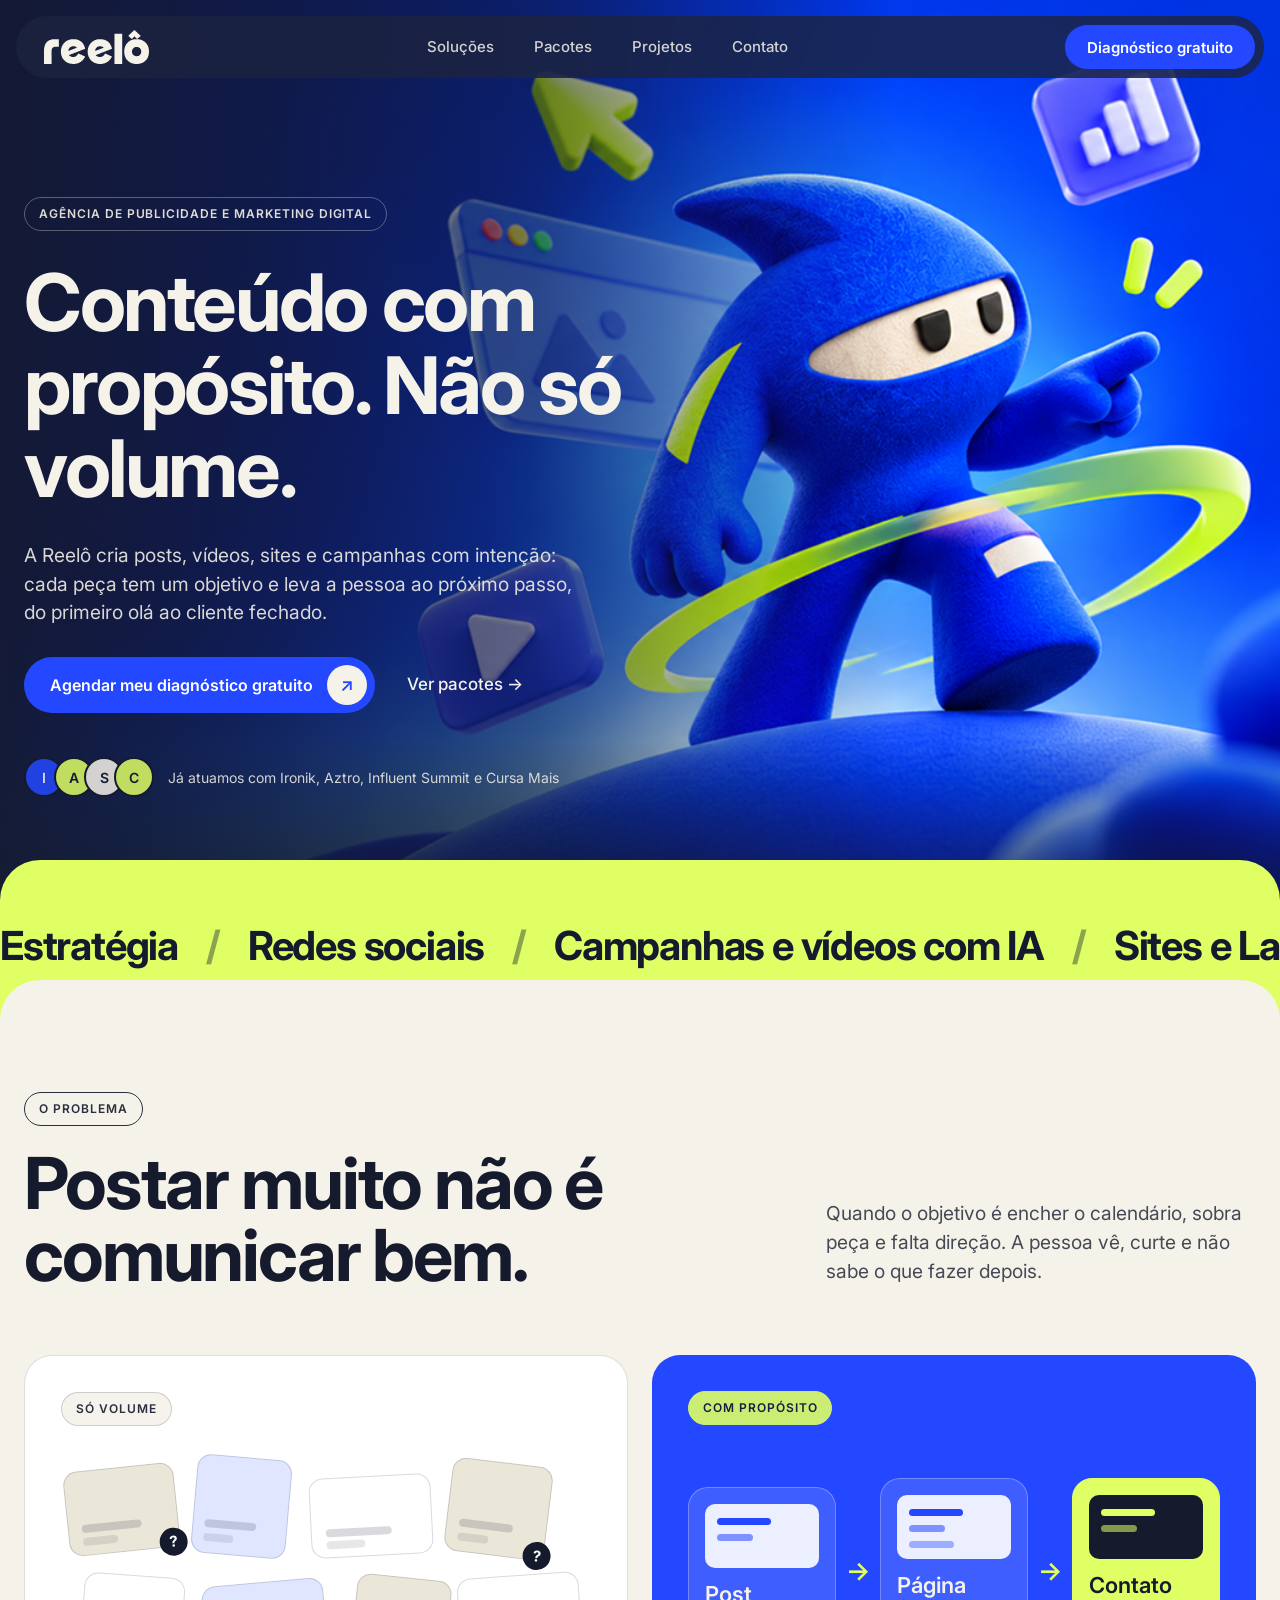
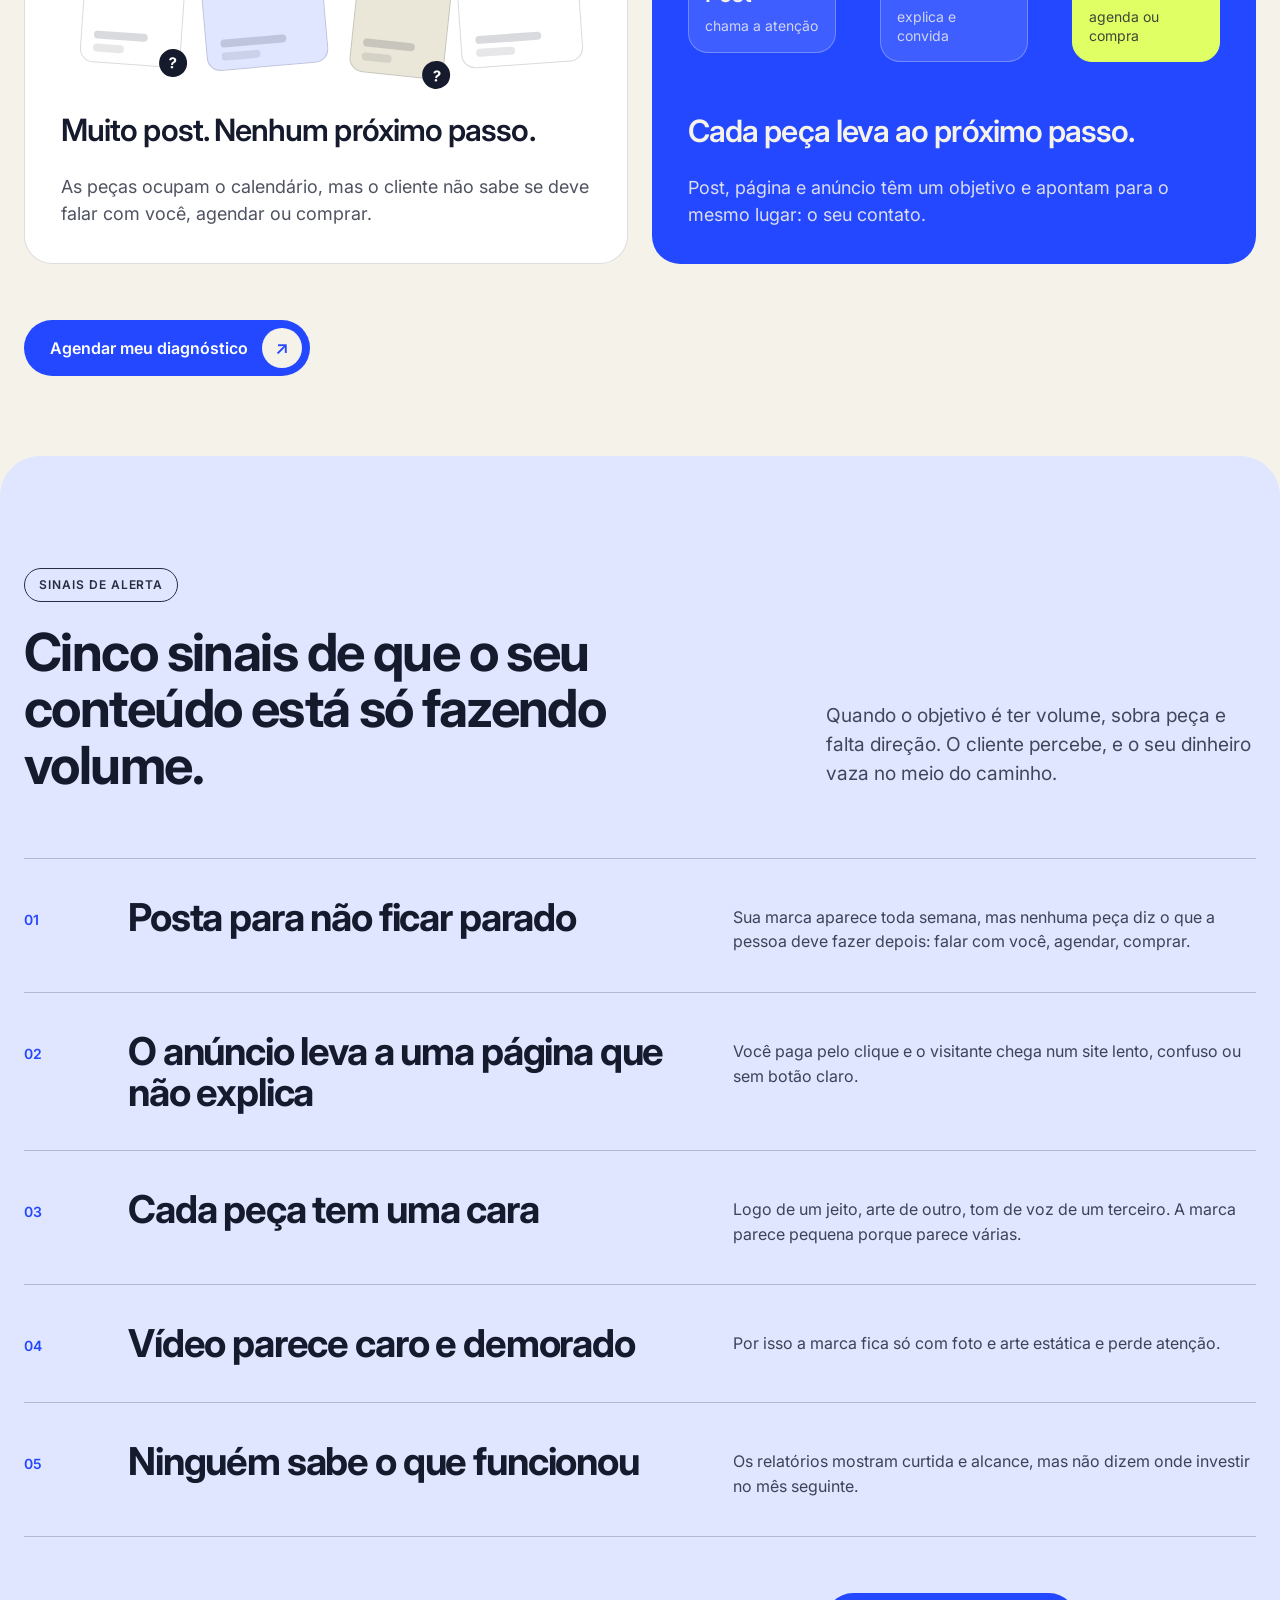
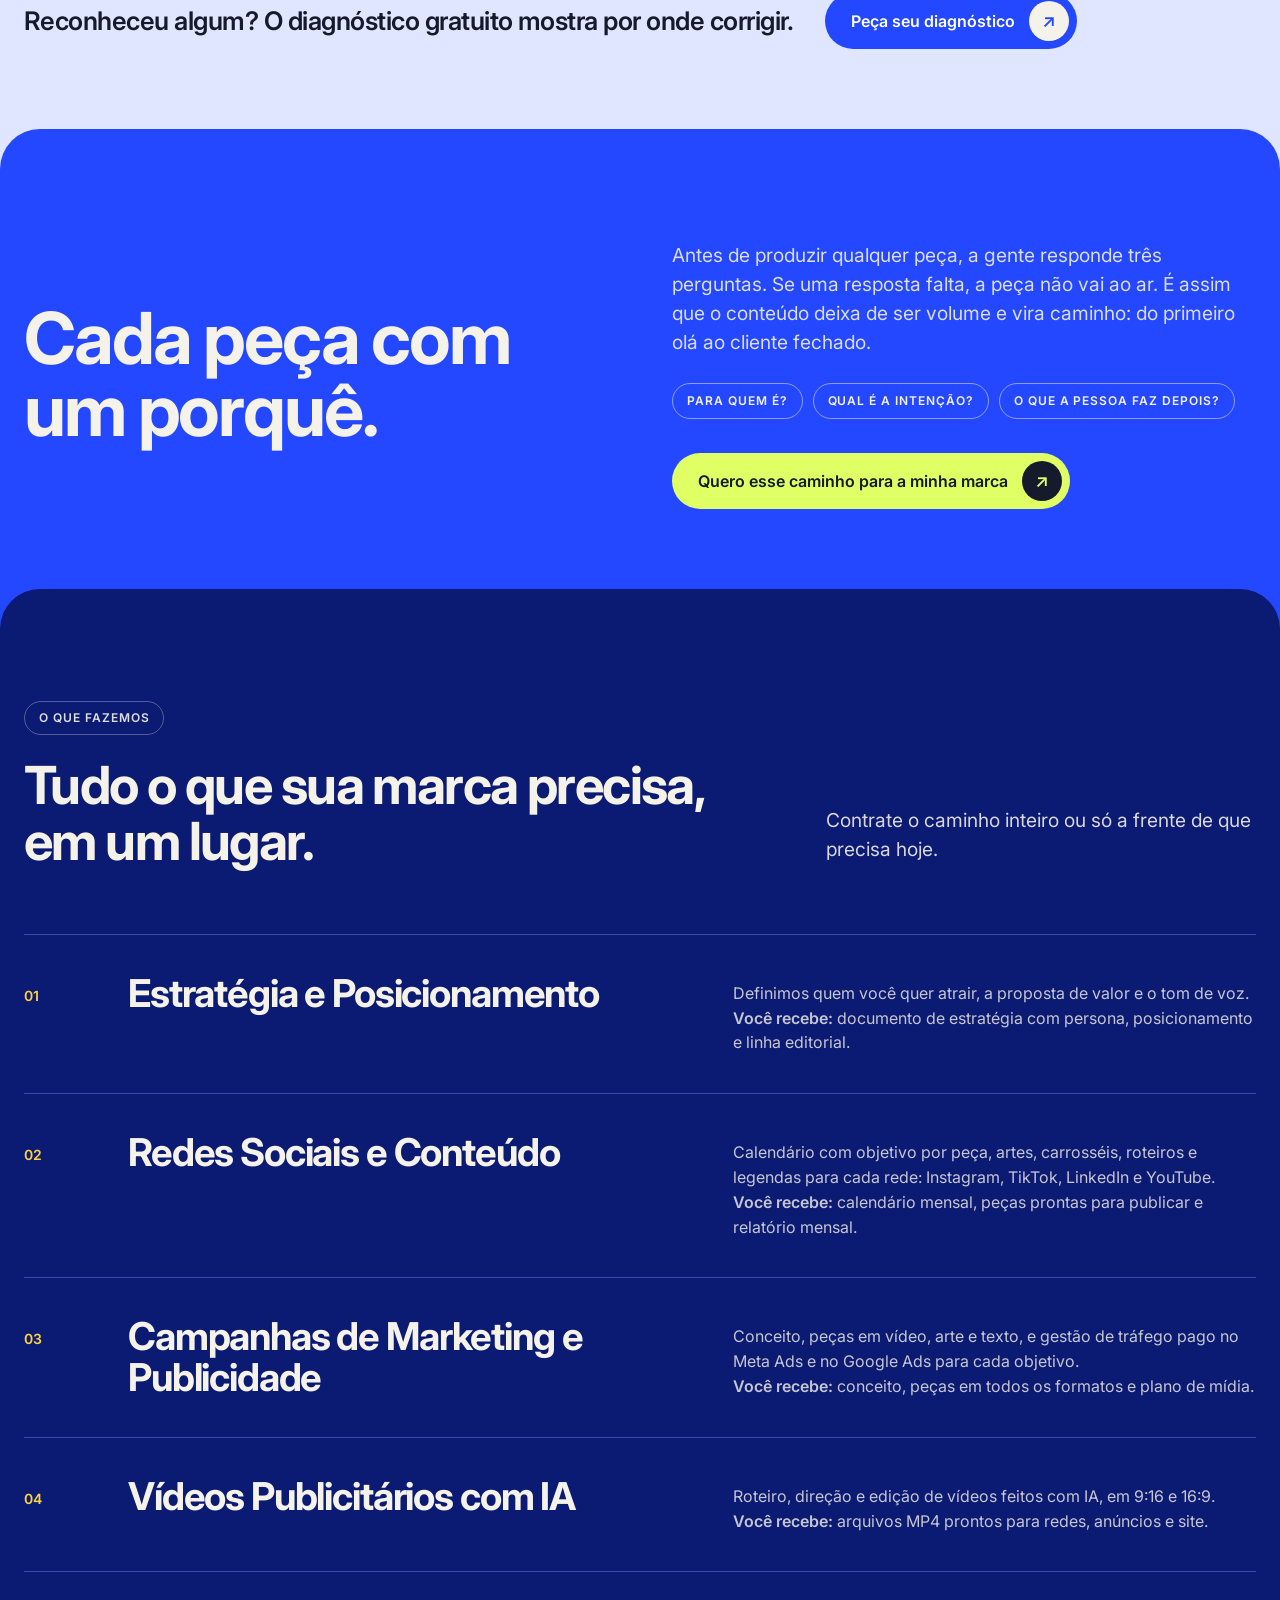
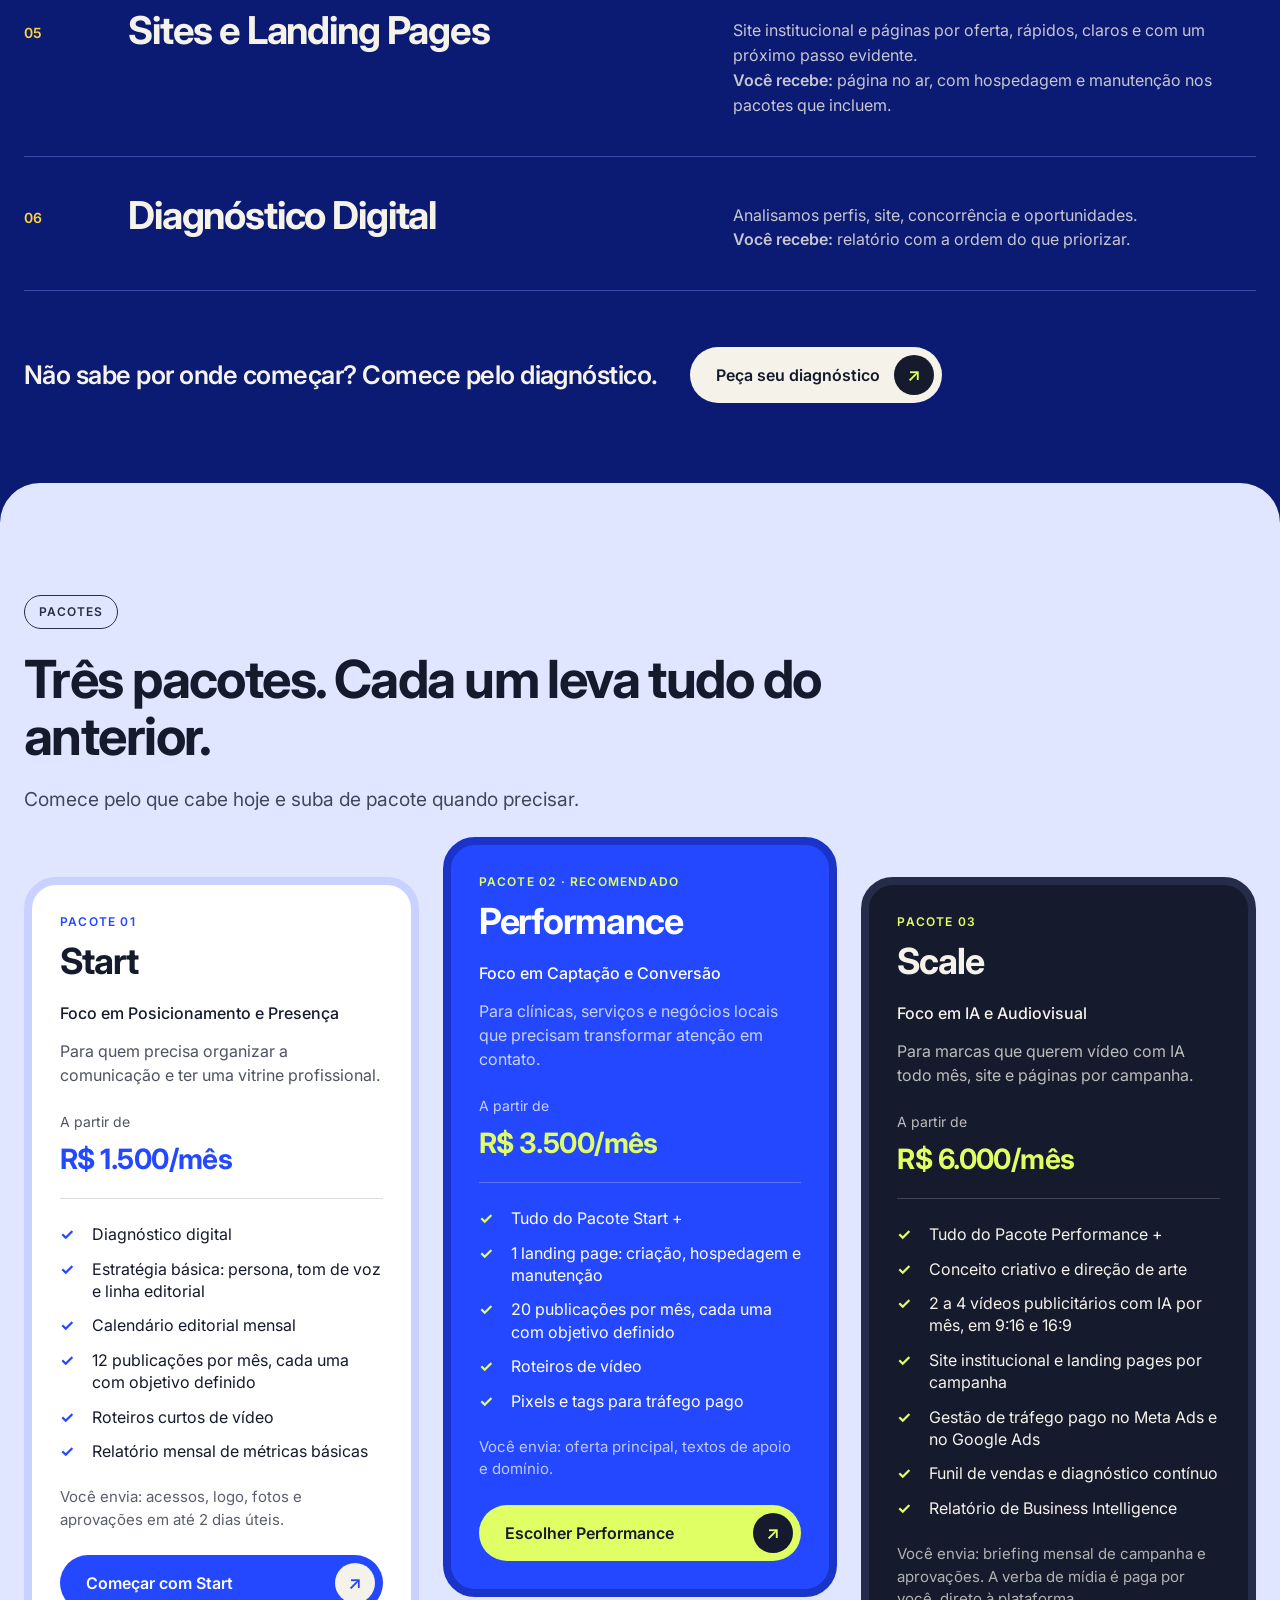
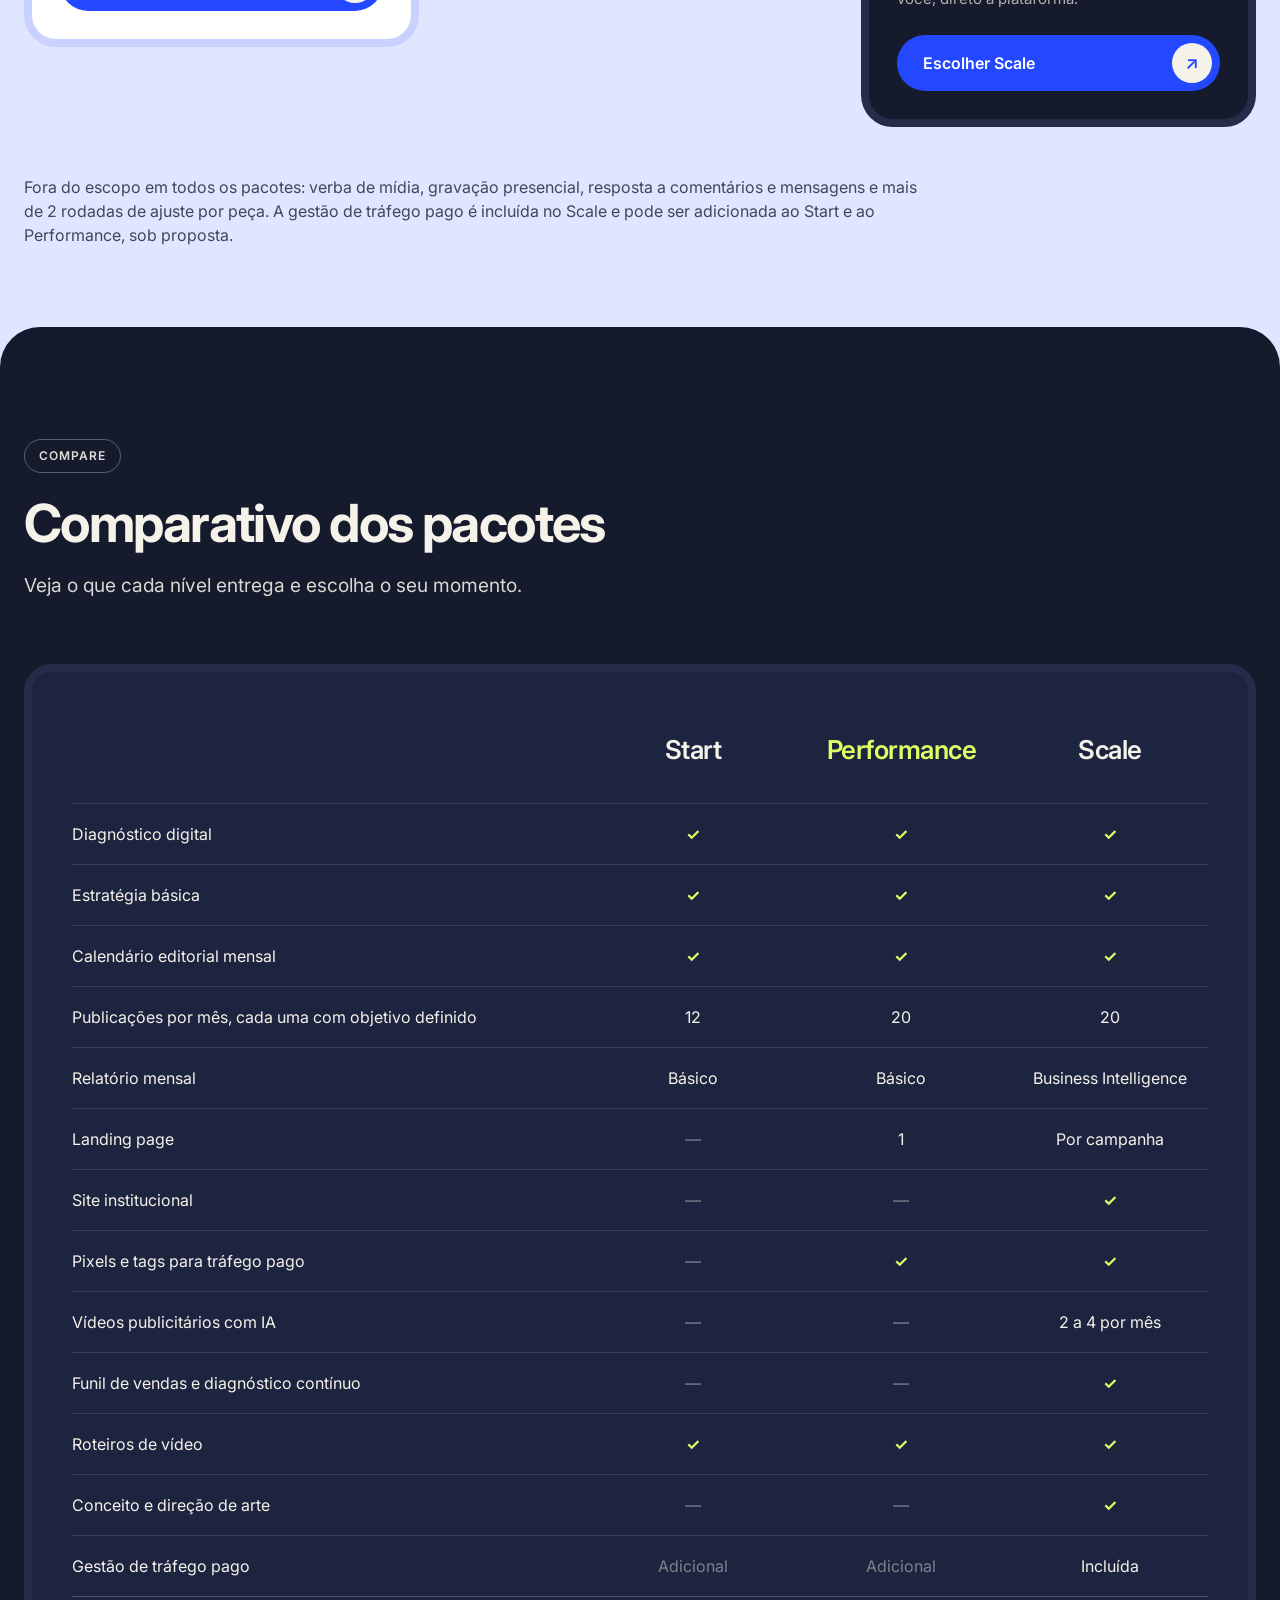
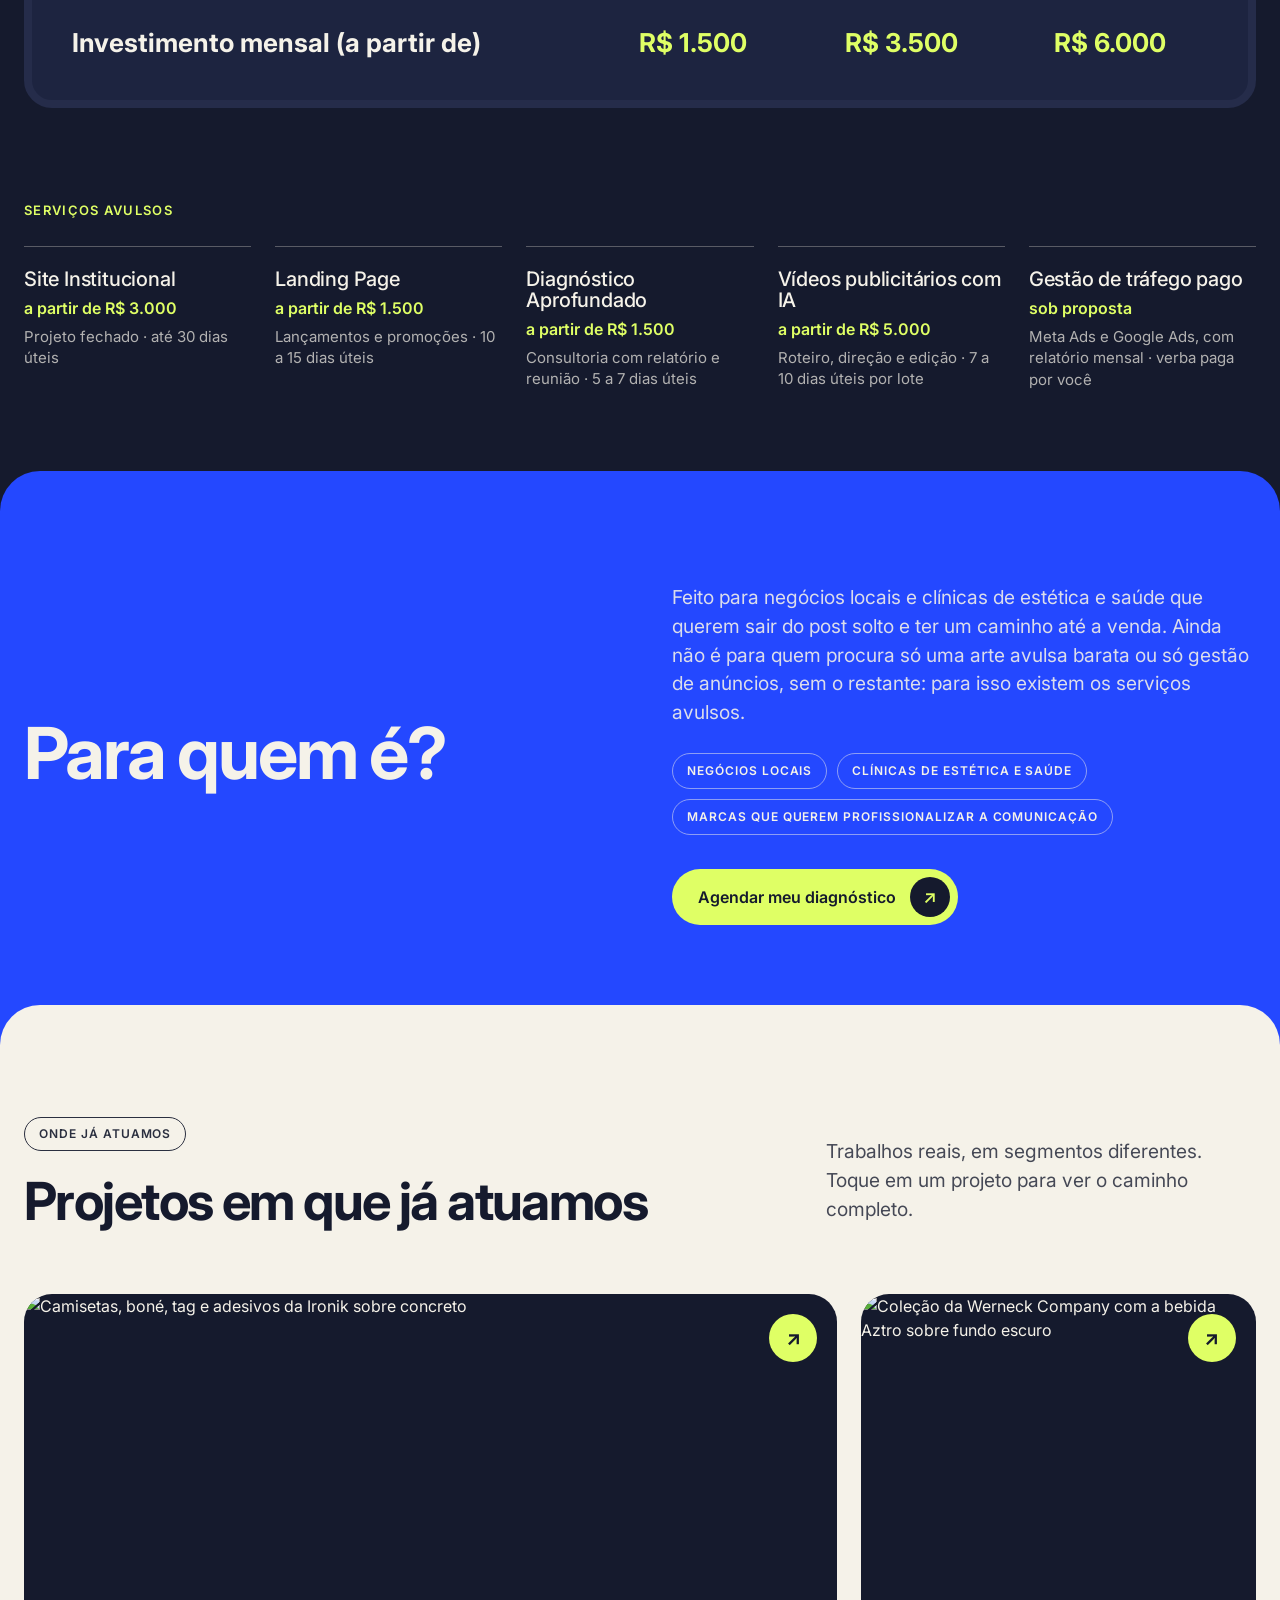
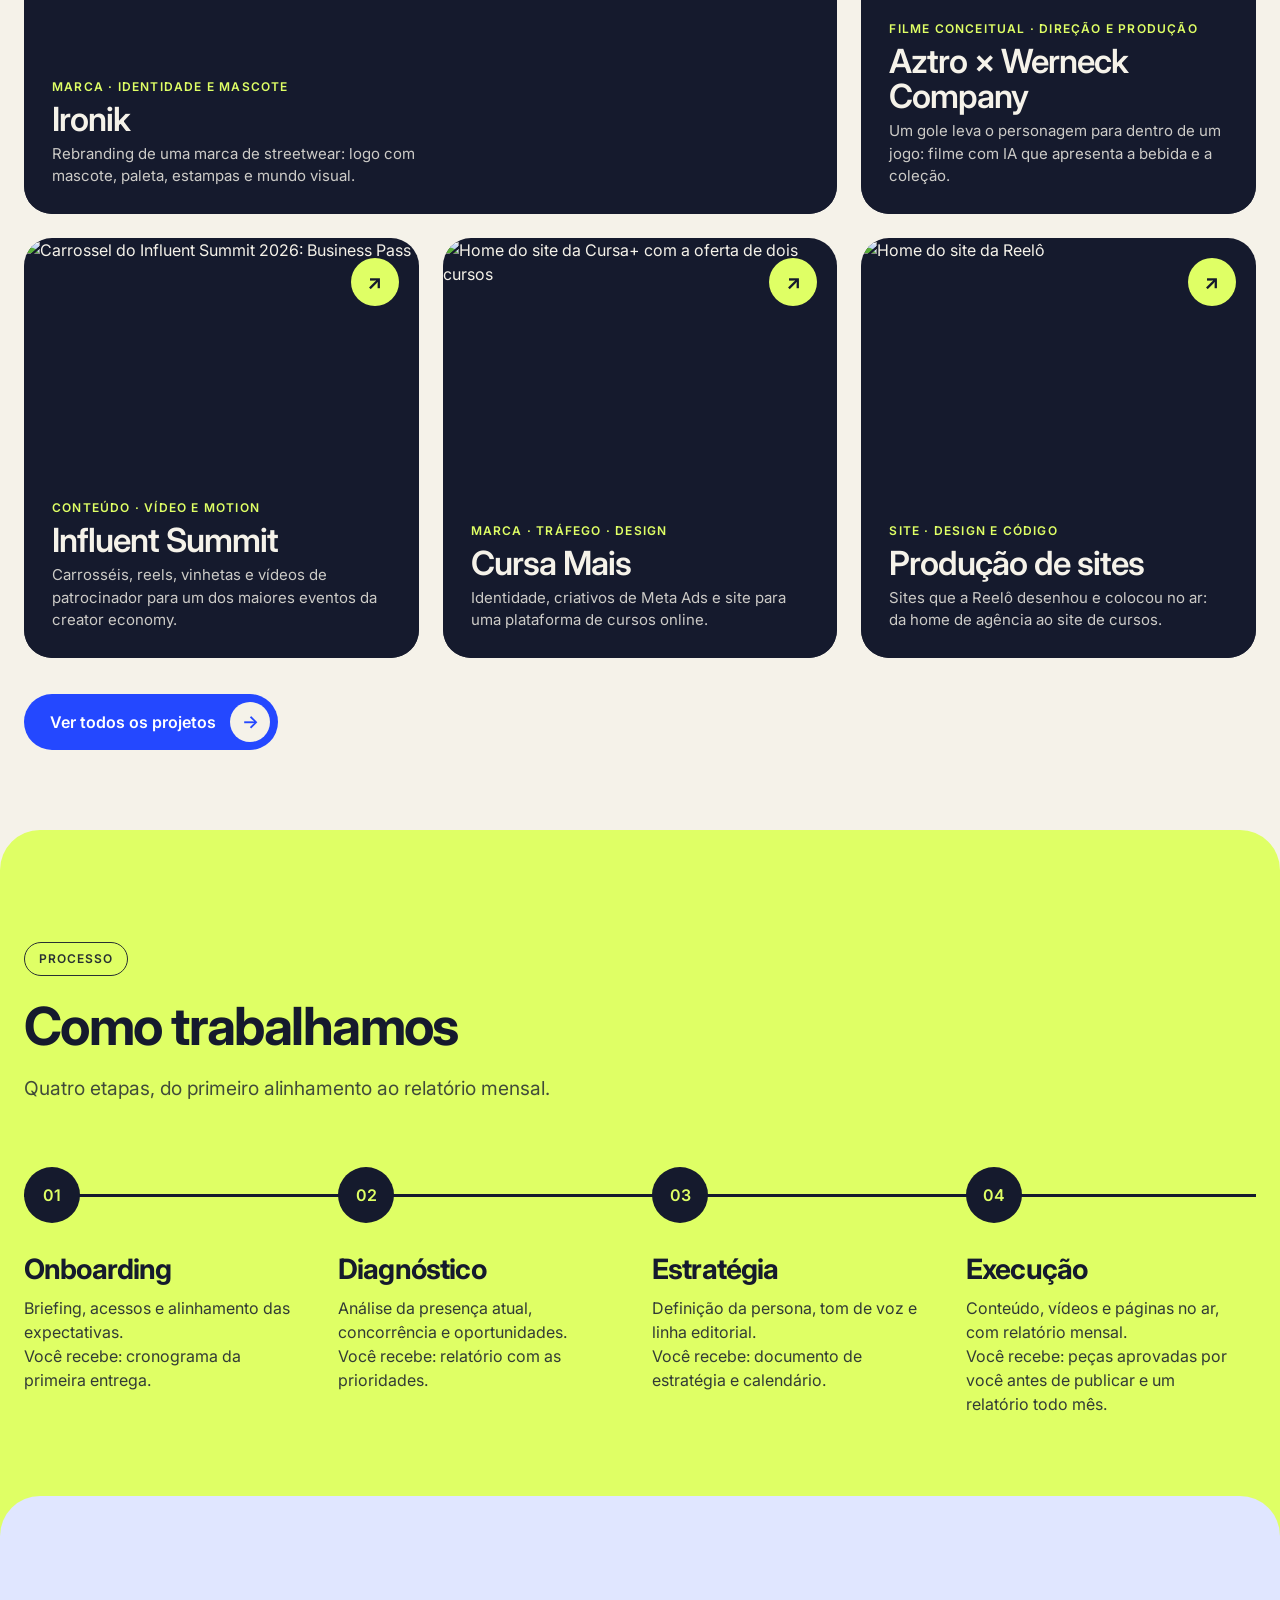
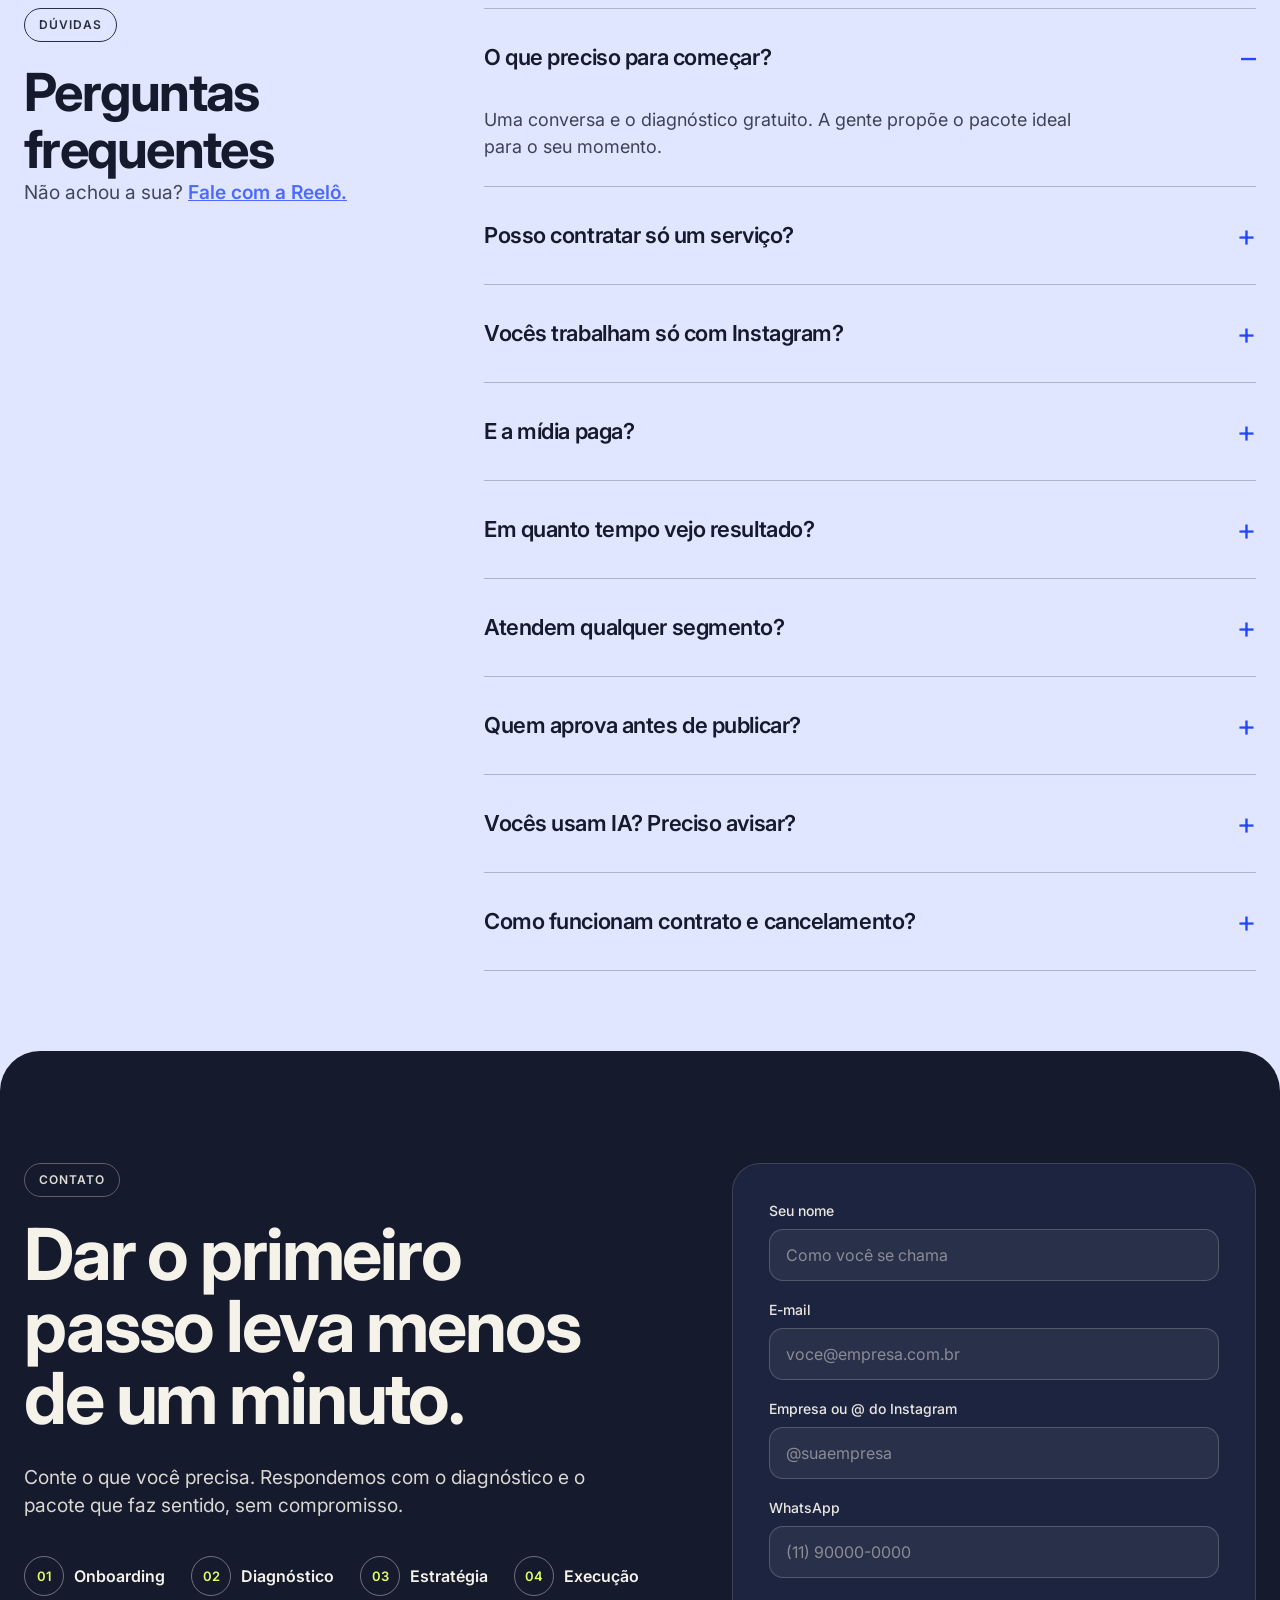
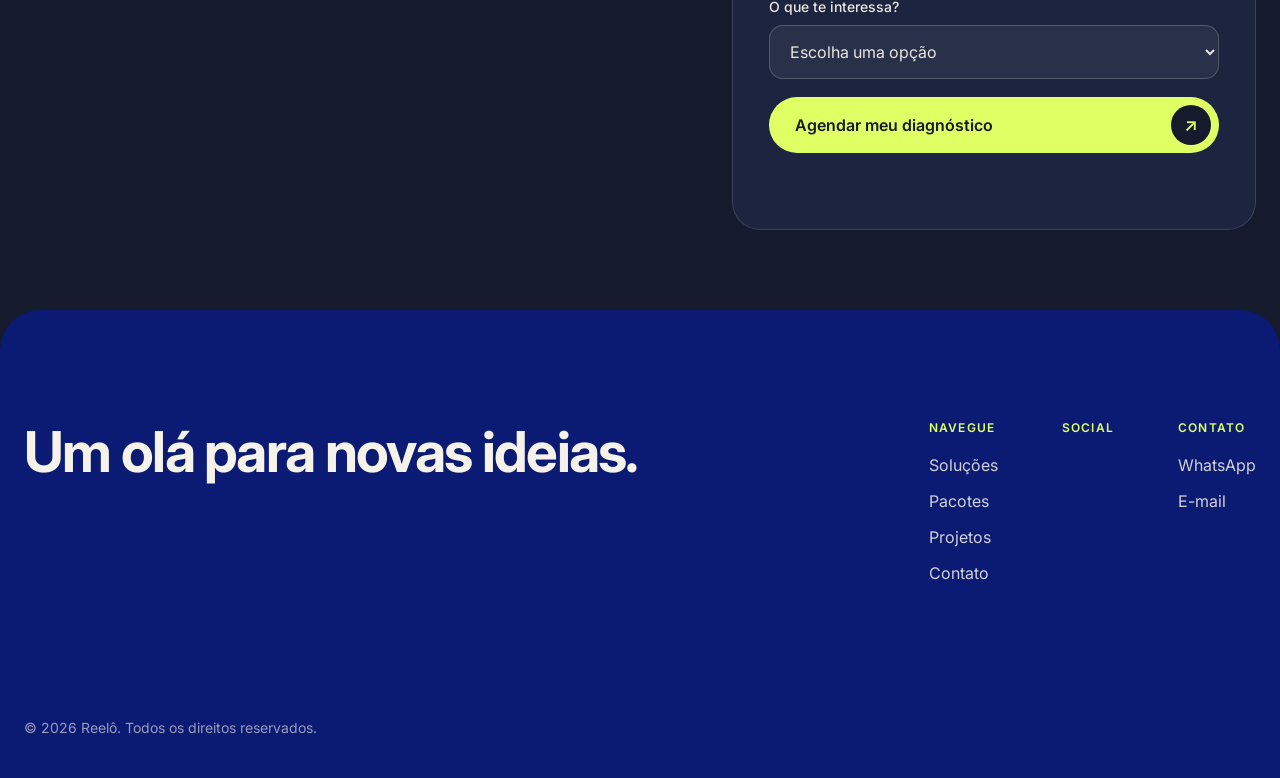
==== index.html @ 2358679c "Add files via upload" ====
<!doctype html>
<html lang="pt-BR">
<head>
<meta charset="utf-8">
<meta name="viewport" content="width=device-width, initial-scale=1">
<title>Reelô · Conteúdo com propósito, do primeiro olá ao cliente</title>
<meta name="description" content="A Reelô é uma agência de publicidade e marketing digital: estratégia, redes sociais, campanhas, vídeos com IA, sites e landing pages, com propósito em cada peça.">
<meta name="robots" content="noindex, nofollow"><!-- remover quando contatos e textos estiverem aprovados -->
<meta property="og:title" content="Reelô · Conteúdo com propósito. Não só volume.">
<meta property="og:description" content="Estratégia, redes sociais, campanhas, vídeos com IA, sites e landing pages. Cada peça com um objetivo.">
<meta property="og:type" content="website">
<meta property="og:image" content="assets/hero.png">
<meta name="theme-color" content="#151A2D">
<link rel="icon" href="assets/favicon.svg" type="image/svg+xml">
<link rel="preconnect" href="https://fonts.googleapis.com">
<link rel="preconnect" href="https://fonts.gstatic.com" crossorigin>
<link href="https://fonts.googleapis.com/css2?family=Inter:wght@400;500;600;700;800&display=swap" rel="stylesheet">
<link rel="stylesheet" href="style.css">
<link rel="stylesheet" href="projetos.css">
<link rel="stylesheet" href="projetos.css">
</head>
<body>

<header class="nav" id="topo">
  <a class="nav__logo" href="#topo" aria-label="Reelô, início"><img src="assets/logo.svg" alt="Reelô" width="104" height="34"></a>
  <nav class="nav__links" aria-label="Principal">
    <a href="#solucoes">Soluções</a><a href="#pacotes">Pacotes</a><a href="#projetos">Projetos</a><a href="#contato">Contato</a>
  </nav>
  <a class="btn btn--azul nav__cta" href="#contato">Diagnóstico gratuito</a>
  <button class="burger" id="burger" aria-label="Abrir menu" aria-expanded="false" aria-controls="menu"><span></span><span></span><span></span></button>
</header>

<div class="menu" id="menu" hidden>
  <nav aria-label="Menu">
    <a href="#solucoes"><i>01</i>Soluções<b>→</b></a>
    <a href="#pacotes"><i>02</i>Pacotes<b>→</b></a>
    <a href="#projetos"><i>03</i>Projetos<b>→</b></a>
    <a href="#contato"><i>04</i>Contato<b>→</b></a>
  </nav>
  <a class="btn btn--azul btn--full" href="#contato">Agendar meu diagnóstico gratuito <span class="btn__c">↗</span></a>
  <p>Um olá para novas ideias.</p>
</div>

<main>
<!-- 01 HERO -->
<section class="hero sec sec--ink">
  <div class="wrap hero__in">
    <div class="hero__txt">
      <span class="tag tag--claro">Agência de publicidade e marketing digital</span>
      <h1>Conteúdo com propósito. Não só volume.</h1>
      <p class="lead">A Reelô cria posts, vídeos, sites e campanhas com intenção: cada peça tem um objetivo e leva a pessoa ao próximo passo, do primeiro olá ao cliente fechado.</p>
      <div class="hero__cta">
        <a class="btn btn--azul" href="#contato">Agendar meu diagnóstico gratuito <span class="btn__c">↗</span></a>
        <a class="link-seta" href="#pacotes">Ver pacotes →</a>
      </div>
    </div>
    <img class="hero__img" src="assets/hero.png" alt="Mascote ninja azul da Reelô apontando o caminho, cercado por ícones de página, gráfico e vídeo" width="1312" height="738">
    <p class="hero__prova"><span class="av"><i>I</i><i>A</i><i>S</i><i>C</i></span>Já atuamos com Ironik, Aztro, Influent Summit e Cursa Mais</p>
  </div>
</section>

<!-- 02 FAIXA -->
<div class="faixa" aria-hidden="true">
  <div class="faixa__trilho">
    <span>Estratégia</span><span>/</span><span>Redes sociais</span><span>/</span><span>Campanhas e vídeos com IA</span><span>/</span><span>Sites e Landing Pages</span><span>/</span><span>Diagnóstico digital</span><span>/</span>
    <span>Estratégia</span><span>/</span><span>Redes sociais</span><span>/</span><span>Campanhas e vídeos com IA</span><span>/</span><span>Sites e Landing Pages</span><span>/</span><span>Diagnóstico digital</span><span>/</span>
  </div>
</div>

<!-- 03 DOR -->
<section class="sec sec--creme">
  <div class="wrap">
    <header class="cab cab--lado">
      <div><span class="tag">O problema</span><h2 class="h-grande">Postar muito não é comunicar bem.</h2></div>
      <p class="lead lead--ink">Quando o objetivo é encher o calendário, sobra peça e falta direção. A pessoa vê, curte e não sabe o que fazer depois.</p>
    </header>
    <div class="comp">
      <article class="painel painel--claro">
        <span class="tag tag--mini">Só volume</span>
        <div class="soltas" aria-hidden="true">
          <i style="--x:1%;--y:6%;--w:21%;--h:36%;--r:-6deg;--c:#EAE6D8"><u>?</u></i>
          <i style="--x:25%;--y:2%;--w:18%;--h:42%;--r:5deg;--c:#E0E6FF"></i>
          <i style="--x:47%;--y:10%;--w:23%;--h:34%;--r:-3deg;--c:#fff"></i>
          <i style="--x:73%;--y:4%;--w:19%;--h:40%;--r:7deg;--c:#EAE6D8"><u>?</u></i>
          <i style="--x:4%;--y:52%;--w:19%;--h:38%;--r:4deg;--c:#fff"><u>?</u></i>
          <i style="--x:27%;--y:55%;--w:23%;--h:36%;--r:-5deg;--c:#E0E6FF"></i>
          <i style="--x:55%;--y:53%;--w:18%;--h:42%;--r:6deg;--c:#EAE6D8"><u>?</u></i>
          <i style="--x:75%;--y:52%;--w:23%;--h:38%;--r:-4deg;--c:#fff"></i>
        </div>
        <h3>Muito post. Nenhum próximo passo.</h3>
        <p>As peças ocupam o calendário, mas o cliente não sabe se deve falar com você, agendar ou comprar.</p>
      </article>
      <article class="painel painel--azul">
        <span class="tag tag--cha">Com propósito</span>
        <div class="caminho" aria-hidden="true">
          <div class="etapa"><i class="mini"><b></b><b></b></i><strong>Post</strong><small>chama a atenção</small></div>
          <span class="seta">→</span>
          <div class="etapa"><i class="mini"><b></b><b></b><b></b></i><strong>Página</strong><small>explica e convida</small></div>
          <span class="seta">→</span>
          <div class="etapa etapa--cha"><i class="mini"><b></b><b></b></i><strong>Contato</strong><small>agenda ou compra</small></div>
        </div>
        <h3>Cada peça leva ao próximo passo.</h3>
        <p>Post, página e anúncio têm um objetivo e apontam para o mesmo lugar: o seu contato.</p>
      </article>
    </div>
    <a class="btn btn--azul" href="#contato">Agendar meu diagnóstico <span class="btn__c">↗</span></a>
  </div>
</section>

<!-- 03b SINAIS -->
<section class="sec sec--nevoa">
  <div class="wrap">
    <header class="cab cab--lado">
      <div><span class="tag">Sinais de alerta</span><h2>Cinco sinais de que o seu conteúdo está só fazendo volume.</h2></div>
      <p class="lead lead--ink">Quando o objetivo é ter volume, sobra peça e falta direção. O cliente percebe, e o seu dinheiro vaza no meio do caminho.</p>
    </header>
    <ol class="lista lista--clara">
      <li><i>01</i><h3>Posta para não ficar parado</h3><p>Sua marca aparece toda semana, mas nenhuma peça diz o que a pessoa deve fazer depois: falar com você, agendar, comprar.</p></li>
      <li><i>02</i><h3>O anúncio leva a uma página que não explica</h3><p>Você paga pelo clique e o visitante chega num site lento, confuso ou sem botão claro.</p></li>
      <li><i>03</i><h3>Cada peça tem uma cara</h3><p>Logo de um jeito, arte de outro, tom de voz de um terceiro. A marca parece pequena porque parece várias.</p></li>
      <li><i>04</i><h3>Vídeo parece caro e demorado</h3><p>Por isso a marca fica só com foto e arte estática e perde atenção.</p></li>
      <li><i>05</i><h3>Ninguém sabe o que funcionou</h3><p>Os relatórios mostram curtida e alcance, mas não dizem onde investir no mês seguinte.</p></li>
    </ol>
    <div class="cta-linha"><p>Reconheceu algum? O diagnóstico gratuito mostra por onde corrigir.</p><a class="btn btn--azul" href="#contato">Peça seu diagnóstico <span class="btn__c">↗</span></a></div>
  </div>
</section>

<!-- 03c PROPÓSITO -->
<section class="sec sec--azul">
  <div class="wrap duas">
    <h2 class="h-grande">Cada peça com um porquê.</h2>
    <div>
      <p class="lead">Antes de produzir qualquer peça, a gente responde três perguntas. Se uma resposta falta, a peça não vai ao ar. É assim que o conteúdo deixa de ser volume e vira caminho: do primeiro olá ao cliente fechado.</p>
      <ul class="chips"><li>Para quem é?</li><li>Qual é a intenção?</li><li>O que a pessoa faz depois?</li></ul>
      <a class="btn btn--cha" href="#contato">Quero esse caminho para a minha marca <span class="btn__c btn__c--ink">↗</span></a>
    </div>
  </div>
</section>

<!-- 04 SOLUÇÕES -->
<section class="sec sec--profundo" id="solucoes">
  <div class="wrap">
    <header class="cab cab--lado">
      <div><span class="tag tag--claro">O que fazemos</span><h2>Tudo o que sua marca precisa, em um lugar.</h2></div>
      <p class="lead">Contrate o caminho inteiro ou só a frente de que precisa hoje.</p>
    </header>
    <ol class="lista lista--escura">
      <li><i>01</i><h3>Estratégia e Posicionamento</h3><p>Definimos quem você quer atrair, a proposta de valor e o tom de voz.<br><b>Você recebe:</b> documento de estratégia com persona, posicionamento e linha editorial.</p></li>
      <li><i>02</i><h3>Redes Sociais e Conteúdo</h3><p>Calendário com objetivo por peça, artes, carrosséis, roteiros e legendas para cada rede: Instagram, TikTok, LinkedIn e YouTube.<br><b>Você recebe:</b> calendário mensal, peças prontas para publicar e relatório mensal.</p></li>
      <li><i>03</i><h3>Campanhas de Marketing e Publicidade</h3><p>Conceito, peças em vídeo, arte e texto, e gestão de tráfego pago no Meta Ads e no Google Ads para cada objetivo.<br><b>Você recebe:</b> conceito, peças em todos os formatos e plano de mídia.</p></li>
      <li><i>04</i><h3>Vídeos Publicitários com IA</h3><p>Roteiro, direção e edição de vídeos feitos com IA, em 9:16 e 16:9.<br><b>Você recebe:</b> arquivos MP4 prontos para redes, anúncios e site.</p></li>
      <li><i>05</i><h3>Sites e Landing Pages</h3><p>Site institucional e páginas por oferta, rápidos, claros e com um próximo passo evidente.<br><b>Você recebe:</b> página no ar, com hospedagem e manutenção nos pacotes que incluem.</p></li>
      <li><i>06</i><h3>Diagnóstico Digital</h3><p>Analisamos perfis, site, concorrência e oportunidades.<br><b>Você recebe:</b> relatório com a ordem do que priorizar.</p></li>
    </ol>
    <div class="cta-linha"><p>Não sabe por onde começar? Comece pelo diagnóstico.</p><a class="btn btn--creme" href="#contato">Peça seu diagnóstico <span class="btn__c btn__c--ink">↗</span></a></div>
  </div>
</section>

<!-- 05 PACOTES -->
<section class="sec sec--nevoa" id="pacotes">
  <div class="wrap">
    <header class="cab"><span class="tag">Pacotes</span><h2>Três pacotes. Cada um leva tudo do anterior.</h2><p class="lead lead--ink">Comece pelo que cabe hoje e suba de pacote quando precisar.</p></header>
    <div class="pacotes">
      <article class="pacote pacote--start">
        <small class="eyebrow">Pacote 01</small><h3>Start</h3><p class="foco">Foco em Posicionamento e Presença</p>
        <p class="desc">Para quem precisa organizar a comunicação e ter uma vitrine profissional.</p>
        <p class="de">A partir de</p><p class="preco">R$ 1.500/mês</p>
        <ul><li>Diagnóstico digital</li><li>Estratégia básica: persona, tom de voz e linha editorial</li><li>Calendário editorial mensal</li><li>12 publicações por mês, cada uma com objetivo definido</li><li>Roteiros curtos de vídeo</li><li>Relatório mensal de métricas básicas</li></ul>
        <p class="envia">Você envia: acessos, logo, fotos e aprovações em até 2 dias úteis.</p>
        <a class="btn btn--azul btn--full" href="#contato">Começar com Start <span class="btn__c">↗</span></a>
      </article>
      <article class="pacote pacote--perf">
        <small class="eyebrow">Pacote 02 · Recomendado</small><h3>Performance</h3><p class="foco">Foco em Captação e Conversão</p>
        <p class="desc">Para clínicas, serviços e negócios locais que precisam transformar atenção em contato.</p>
        <p class="de">A partir de</p><p class="preco">R$ 3.500/mês</p>
        <ul><li>Tudo do Pacote Start +</li><li>1 landing page: criação, hospedagem e manutenção</li><li>20 publicações por mês, cada uma com objetivo definido</li><li>Roteiros de vídeo</li><li>Pixels e tags para tráfego pago</li></ul>
        <p class="envia">Você envia: oferta principal, textos de apoio e domínio.</p>
        <a class="btn btn--cha btn--full" href="#contato">Escolher Performance <span class="btn__c btn__c--ink">↗</span></a>
      </article>
      <article class="pacote pacote--scale">
        <small class="eyebrow">Pacote 03</small><h3>Scale</h3><p class="foco">Foco em IA e Audiovisual</p>
        <p class="desc">Para marcas que querem vídeo com IA todo mês, site e páginas por campanha.</p>
        <p class="de">A partir de</p><p class="preco">R$ 6.000/mês</p>
        <ul><li>Tudo do Pacote Performance +</li><li>Conceito criativo e direção de arte</li><li>2 a 4 vídeos publicitários com IA por mês, em 9:16 e 16:9</li><li>Site institucional e landing pages por campanha</li><li>Gestão de tráfego pago no Meta Ads e no Google Ads</li><li>Funil de vendas e diagnóstico contínuo</li><li>Relatório de Business Intelligence</li></ul>
        <p class="envia">Você envia: briefing mensal de campanha e aprovações. A verba de mídia é paga por você, direto à plataforma.</p>
        <a class="btn btn--azul btn--full" href="#contato">Escolher Scale <span class="btn__c">↗</span></a>
      </article>
    </div>
    <p class="nota">Fora do escopo em todos os pacotes: verba de mídia, gravação presencial, resposta a comentários e mensagens e mais de 2 rodadas de ajuste por peça. A gestão de tráfego pago é incluída no Scale e pode ser adicionada ao Start e ao Performance, sob proposta.</p>
  </div>
</section>

<!-- 06 COMPARATIVO -->
<section class="sec sec--ink">
  <div class="wrap">
    <header class="cab"><span class="tag tag--claro">Compare</span><h2>Comparativo dos pacotes</h2><p class="lead">Veja o que cada nível entrega e escolha o seu momento.</p></header>
    <div class="tabela" role="table" aria-label="Comparativo dos pacotes">
      <div class="tr tr--cab" role="row"><span role="columnheader"></span><b role="columnheader">Start</b><b role="columnheader" class="dest"><span class="longo">Performance</span><span class="curto">Perf.</span></b><b role="columnheader">Scale</b></div>
      <div class="tr" role="row"><span role="rowheader">Diagnóstico digital</span><span class="ok">✓</span><span class="ok">✓</span><span class="ok">✓</span></div>
      <div class="tr" role="row"><span role="rowheader">Estratégia básica</span><span class="ok">✓</span><span class="ok">✓</span><span class="ok">✓</span></div>
      <div class="tr" role="row"><span role="rowheader">Calendário editorial mensal</span><span class="ok">✓</span><span class="ok">✓</span><span class="ok">✓</span></div>
      <div class="tr" role="row"><span role="rowheader">Publicações por mês, cada uma com objetivo definido</span><span>12</span><span>20</span><span>20</span></div>
      <div class="tr" role="row"><span role="rowheader">Relatório mensal</span><span>Básico</span><span>Básico</span><span>Business Intelligence</span></div>
      <div class="tr" role="row"><span role="rowheader">Landing page</span><span class="nao">—</span><span>1</span><span>Por campanha</span></div>
      <div class="tr" role="row"><span role="rowheader">Site institucional</span><span class="nao">—</span><span class="nao">—</span><span class="ok">✓</span></div>
      <div class="tr" role="row"><span role="rowheader">Pixels e tags para tráfego pago</span><span class="nao">—</span><span class="ok">✓</span><span class="ok">✓</span></div>
      <div class="tr" role="row"><span role="rowheader">Vídeos publicitários com IA</span><span class="nao">—</span><span class="nao">—</span><span>2 a 4 por mês</span></div>
      <div class="tr" role="row"><span role="rowheader">Funil de vendas e diagnóstico contínuo</span><span class="nao">—</span><span class="nao">—</span><span class="ok">✓</span></div>
      <div class="tr" role="row"><span role="rowheader">Roteiros de vídeo</span><span class="ok">✓</span><span class="ok">✓</span><span class="ok">✓</span></div>
      <div class="tr" role="row"><span role="rowheader">Conceito e direção de arte</span><span class="nao">—</span><span class="nao">—</span><span class="ok">✓</span></div>
      <div class="tr" role="row"><span role="rowheader">Gestão de tráfego pago</span><span class="nao">Adicional</span><span class="nao">Adicional</span><span>Incluída</span></div>
      <div class="tr tr--preco" role="row"><span role="rowheader">Investimento mensal (a partir de)</span><span>R$ 1.500</span><span>R$ 3.500</span><span>R$ 6.000</span></div>
    </div>
    <h3 class="avulsos__t">Serviços avulsos</h3>
    <div class="avulsos">
      <div><h4>Site Institucional</h4><p class="v">a partir de R$ 3.000</p><p>Projeto fechado · até 30 dias úteis</p></div>
      <div><h4>Landing Page</h4><p class="v">a partir de R$ 1.500</p><p>Lançamentos e promoções · 10 a 15 dias úteis</p></div>
      <div><h4>Diagnóstico Aprofundado</h4><p class="v">a partir de R$ 1.500</p><p>Consultoria com relatório e reunião · 5 a 7 dias úteis</p></div>
      <div><h4>Vídeos publicitários com IA</h4><p class="v">a partir de R$ 5.000</p><p>Roteiro, direção e edição · 7 a 10 dias úteis por lote</p></div>
      <div><h4>Gestão de tráfego pago</h4><p class="v">sob proposta</p><p>Meta Ads e Google Ads, com relatório mensal · verba paga por você</p></div>
    </div>
  </div>
</section>

<!-- 07 PARA QUEM É -->
<section class="sec sec--azul">
  <div class="wrap duas">
    <h2 class="h-grande">Para quem é?</h2>
    <div>
      <p class="lead">Feito para negócios locais e clínicas de estética e saúde que querem sair do post solto e ter um caminho até a venda. Ainda não é para quem procura só uma arte avulsa barata ou só gestão de anúncios, sem o restante: para isso existem os serviços avulsos.</p>
      <ul class="chips"><li>Negócios locais</li><li>Clínicas de estética e saúde</li><li>Marcas que querem profissionalizar a comunicação</li></ul>
      <a class="btn btn--cha" href="#contato">Agendar meu diagnóstico <span class="btn__c btn__c--ink">↗</span></a>
    </div>
  </div>
</section>

<!-- 08 PROJETOS -->
<section class="sec sec--creme" id="projetos">
  <div class="wrap">
    <header class="cab cab--lado"><div><span class="tag">Onde já atuamos</span><h2>Projetos em que já atuamos</h2></div><p class="lead lead--ink">Trabalhos reais, em segmentos diferentes. Toque em um projeto para ver o caminho completo.</p></header>
    <div class="cards"><a class="card card--g" href="projeto-ironik.html" aria-label="Ver o projeto Ironik"><img src="assets/projetos/ironik/m-08.jpg" alt="Camisetas, boné, tag e adesivos da Ironik sobre concreto" loading="lazy" style="object-position:center"><span class="card__ir" aria-hidden="true">↗</span><span class="card__txt"><span class="card__cat">Marca · Identidade e mascote</span><h3>Ironik</h3><p>Rebranding de uma marca de streetwear: logo com mascote, paleta, estampas e mundo visual.</p></span></a><a class="card" href="projeto-aztro.html" aria-label="Ver o projeto Aztro × Werneck Company"><img src="assets/projetos/aztro/colecao.jpg" alt="Coleção da Werneck Company com a bebida Aztro sobre fundo escuro" loading="lazy" style="object-position:center"><span class="card__ir" aria-hidden="true">↗</span><span class="card__txt"><span class="card__cat">Filme conceitual · Direção e produção</span><h3>Aztro × Werneck Company</h3><p>Um gole leva o personagem para dentro de um jogo: filme com IA que apresenta a bebida e a coleção.</p></span></a><a class="card" href="projeto-influent-summit.html" aria-label="Ver o projeto Influent Summit"><img src="assets/projetos/influent/carrossel-07-slide-01.jpg" alt="Carrossel do Influent Summit 2026: Business Pass" loading="lazy" style="object-position:center"><span class="card__ir" aria-hidden="true">↗</span><span class="card__txt"><span class="card__cat">Conteúdo · Vídeo e motion</span><h3>Influent Summit</h3><p>Carrosséis, reels, vinhetas e vídeos de patrocinador para um dos maiores eventos da creator economy.</p></span></a><a class="card" href="projeto-cursa-mais.html" aria-label="Ver o projeto Cursa Mais"><img src="assets/projetos/cursamais/site-hero.jpg" alt="Home do site da Cursa+ com a oferta de dois cursos" loading="lazy" style="object-position:center"><span class="card__ir" aria-hidden="true">↗</span><span class="card__txt"><span class="card__cat">Marca · Tráfego · Design</span><h3>Cursa Mais</h3><p>Identidade, criativos de Meta Ads e site para uma plataforma de cursos online.</p></span></a><a class="card" href="projeto-sites.html" aria-label="Ver o projeto Produção de sites"><img src="assets/projetos/sites/reelo-home.jpg" alt="Home do site da Reelô" loading="lazy" style="object-position:85% 50%"><span class="card__ir" aria-hidden="true">↗</span><span class="card__txt"><span class="card__cat">Site · Design e código</span><h3>Produção de sites</h3><p>Sites que a Reelô desenhou e colocou no ar: da home de agência ao site de cursos.</p></span></a></div>
    <p style="margin-top:36px"><a class="btn btn--azul" href="portfolio.html">Ver todos os projetos <span class="btn__c">→</span></a></p>
  </div>
</section>

<!-- 09 PROCESSO -->
<section class="sec sec--cha">
  <div class="wrap">
    <header class="cab"><span class="tag">Processo</span><h2>Como trabalhamos</h2><p class="lead lead--ink">Quatro etapas, do primeiro alinhamento ao relatório mensal.</p></header>
    <ol class="passos">
      <li><i>01</i><h3>Onboarding</h3><p>Briefing, acessos e alinhamento das expectativas.<br>Você recebe: cronograma da primeira entrega.</p></li>
      <li><i>02</i><h3>Diagnóstico</h3><p>Análise da presença atual, concorrência e oportunidades.<br>Você recebe: relatório com as prioridades.</p></li>
      <li><i>03</i><h3>Estratégia</h3><p>Definição da persona, tom de voz e linha editorial.<br>Você recebe: documento de estratégia e calendário.</p></li>
      <li><i>04</i><h3>Execução</h3><p>Conteúdo, vídeos e páginas no ar, com relatório mensal.<br>Você recebe: peças aprovadas por você antes de publicar e um relatório todo mês.</p></li>
    </ol>
  </div>
</section>

<!-- 10 FAQ -->
<section class="sec sec--nevoa">
  <div class="wrap faq">
    <div><span class="tag">Dúvidas</span><h2>Perguntas frequentes</h2><p class="lead lead--ink">Não achou a sua? <a href="#contato">Fale com a Reelô.</a></p></div>
    <div class="faq__itens">
      <details open><summary>O que preciso para começar?</summary><p>Uma conversa e o diagnóstico gratuito. A gente propõe o pacote ideal para o seu momento.</p></details>
      <details><summary>Posso contratar só um serviço?</summary><p>Sim. Os serviços avulsos existem para isso e podem virar pacote depois.</p></details>
      <details><summary>Vocês trabalham só com Instagram?</summary><p>Não. Trabalhamos com as redes que fazem sentido para o seu público, além de site, vídeo e campanhas.</p></details>
      <details><summary>E a mídia paga?</summary><p>A gestão de tráfego (Meta Ads e Google Ads) está incluída no Scale e pode ser adicionada ao Start e ao Performance. A verba dos anúncios é sua e vai direto para a plataforma.</p></details>
      <details><summary>Em quanto tempo vejo resultado?</summary><p>Combinamos metas no diagnóstico e não prometemos número. Você acompanha o avanço no relatório mensal.</p></details>
      <details><summary>Atendem qualquer segmento?</summary><p>O foco são negócios locais e clínicas. Outros casos a gente avalia na conversa.</p></details>
      <details><summary>Quem aprova antes de publicar?</summary><p>Você. Nada vai ao ar sem a sua aprovação.</p></details>
      <details><summary>Vocês usam IA? Preciso avisar?</summary><p>Usamos IA em vídeos e na produção. Informamos quando uma peça usa IA e seguimos as regras de cada plataforma.</p></details>
      <details><summary>Como funcionam contrato e cancelamento?</summary><p>Os termos ficam combinados na proposta, com prazo e aviso de cancelamento definidos antes de começar.</p></details>
    </div>
  </div>
</section>

<!-- 11 CONTATO -->
<section class="sec sec--ink" id="contato">
  <div class="wrap contato">
    <div>
      <span class="tag tag--claro">Contato</span>
      <h2 class="h-grande">Dar o primeiro passo leva menos de um minuto.</h2>
      <p class="lead">Conte o que você precisa. Respondemos com o diagnóstico e o pacote que faz sentido, sem compromisso.</p>
      <ol class="mini-passos"><li><i>01</i>Onboarding</li><li><i>02</i>Diagnóstico</li><li><i>03</i>Estratégia</li><li><i>04</i>Execução</li></ol>
    </div>
    <form class="form" id="form" novalidate>
      <label>Seu nome<input name="nome" type="text" placeholder="Como você se chama" autocomplete="name" required></label>
      <label>E-mail<input name="email" type="email" placeholder="voce@empresa.com.br" autocomplete="email" required></label>
      <label>Empresa ou @ do Instagram<input name="empresa" type="text" placeholder="@suaempresa"></label>
      <label>WhatsApp<input name="whatsapp" type="tel" placeholder="(11) 90000-0000" autocomplete="tel"></label>
      <label>O que te interessa?<select name="interesse"><option value="">Escolha uma opção</option><option>Estratégia e posicionamento</option><option>Redes sociais e conteúdo</option><option>Campanhas e publicidade</option><option>Vídeos com IA</option><option>Site ou landing page</option><option>Ainda não sei</option></select></label>
      <button class="btn btn--cha btn--full" type="submit">Agendar meu diagnóstico <span class="btn__c btn__c--ink">↗</span></button>
      <p class="form__msg" id="formMsg" role="status" aria-live="polite"></p>
    </form>
  </div>
</section>
</main>

<footer class="rodape sec sec--profundo">
  <div class="wrap">
    <div class="rodape__topo">
      <p class="rodape__lema">Um olá para novas ideias.</p>
      <div class="rodape__cols">
        <div><h4>Navegue</h4><a href="#solucoes">Soluções</a><a href="#pacotes">Pacotes</a><a href="#projetos">Projetos</a><a href="#contato">Contato</a></div>
        <div><h4>Social</h4><a data-rede="instagram" href="#contato">Instagram</a><a data-rede="youtube" href="#contato">YouTube</a><a data-rede="linkedin" href="#contato">LinkedIn</a></div>
        <div><h4>Contato</h4><a data-rede="whatsapp" href="#contato">WhatsApp</a><a data-rede="email" href="#contato">E-mail</a></div>
      </div>
    </div>
    <p class="rodape__c">© 2026 Reelô. Todos os direitos reservados.</p>
  </div>
</footer>

<script src="site.js"></script>
</body>
</html>
---- style.css ----
:root{--ink:#151A2D;--creme:#F5F2E9;--azul:#2448FF;--cha:#DFFF65;--nevoa:#E0E6FF;--prof:#0B1A73;--am:#FFD43B;--w:1312px;--r:40px}
*{box-sizing:border-box;margin:0;padding:0}
html{scroll-behavior:smooth;scroll-padding-top:96px}
body{font-family:'Inter',system-ui,-apple-system,Segoe UI,Roboto,sans-serif;background:var(--ink);color:var(--ink);line-height:1.5;-webkit-font-smoothing:antialiased;overflow-x:hidden}
img{max-width:100%;display:block}
a{color:inherit}
ul,ol{list-style:none}
:focus-visible{outline:3px solid var(--cha);outline-offset:3px}
.wrap{width:min(var(--w),100% - 48px);margin-inline:auto}

/* seções empilhadas com topo arredondado */
.sec{position:relative;padding:112px 0 120px;border-radius:var(--r) var(--r) 0 0;margin-top:calc(var(--r) * -1)}
.sec--ink{background:var(--ink);color:var(--creme)}
.sec--creme{background:var(--creme)}
.sec--nevoa{background:var(--nevoa)}
.sec--azul{background:var(--azul);color:var(--creme)}
.sec--profundo{background:var(--prof);color:var(--creme)}
.sec--cha{background:var(--cha)}
main>.sec:nth-of-type(1){margin-top:0;border-radius:0}
main>section:nth-of-type(2){z-index:2}main>section:nth-of-type(3){z-index:3}main>section:nth-of-type(4){z-index:4}main>section:nth-of-type(5){z-index:5}main>section:nth-of-type(6){z-index:6}main>section:nth-of-type(7){z-index:7}main>section:nth-of-type(8){z-index:8}main>section:nth-of-type(9){z-index:9}main>section:nth-of-type(10){z-index:10}main>section:nth-of-type(11){z-index:11}main>section:nth-of-type(12){z-index:12}
.rodape{z-index:13}

/* tipografia */
h1,h2,h3,h4{letter-spacing:-.03em;line-height:1.05}
h1{font-size:clamp(40px,6.2vw,88px);font-weight:700}
h2{font-size:clamp(32px,4.1vw,59px);font-weight:700;line-height:1.08}
.h-grande{font-size:clamp(40px,5.6vw,80px);line-height:1}
h3{font-size:clamp(22px,2.4vw,30px);font-weight:600}
.lead{font-size:clamp(17px,1.5vw,20px);line-height:1.5;opacity:.88;max-width:620px}
.lead--ink{color:var(--ink);opacity:.78}
.tag{display:inline-block;font-size:12px;font-weight:600;letter-spacing:.08em;text-transform:uppercase;border:1px solid currentColor;border-radius:100px;padding:7px 14px;margin-bottom:22px;opacity:.9}
.tag--claro{color:var(--creme);border-color:rgba(245,242,233,.35)}
.tag--mini{background:var(--creme);border-color:rgba(21,26,45,.2);margin:0}
.tag--cha{background:var(--cha);border-color:var(--cha);color:var(--ink);margin:0}

/* botões */
.btn{display:inline-flex;align-items:center;justify-content:center;gap:14px;font:600 16px/1 'Inter',sans-serif;text-decoration:none;border-radius:100px;padding:8px 8px 8px 26px;min-height:56px;border:0;cursor:pointer;transition:transform .2s ease,box-shadow .2s ease}
.btn:hover{transform:translateY(-2px)}
.btn:active{transform:scale(.98)}
.btn--azul{background:var(--azul);color:#fff}
.btn--cha{background:var(--cha);color:var(--ink)}
.btn--creme{background:var(--creme);color:var(--ink)}
.btn--full{width:100%;justify-content:space-between}
.btn__c{display:grid;place-items:center;width:40px;height:40px;border-radius:50%;background:var(--creme);color:var(--azul);font-size:18px;flex:none}
.btn__c--ink{background:var(--ink);color:var(--cha)}
.btn--cha .btn__c{background:var(--ink);color:var(--cha)}
.link-seta{color:var(--creme);text-decoration:none;font-weight:500;font-size:17px;padding:12px 4px}
.link-seta:hover{text-decoration:underline}

/* nav */
.nav{position:fixed;top:16px;left:50%;transform:translateX(-50%);z-index:50;width:min(1294px,100% - 32px);height:62px;border-radius:31px;background:rgba(29,36,64,.82);backdrop-filter:blur(24px);-webkit-backdrop-filter:blur(24px);display:flex;align-items:center;justify-content:space-between;padding:0 9px 0 28px;color:var(--creme)}
.nav__logo img{height:34px;width:auto}
.nav__links{display:flex;gap:40px;font-size:15px;font-weight:500}
.nav__links a{text-decoration:none;opacity:.85}.nav__links a:hover{opacity:1}
.nav__cta{min-height:44px;padding:0 22px;font-size:15px}
.burger{display:none;width:44px;height:44px;border-radius:50%;border:0;background:var(--azul);cursor:pointer;flex-direction:column;align-items:center;justify-content:center;gap:5px}
.burger span{width:20px;height:2.5px;border-radius:2px;background:#fff;transition:transform .25s,opacity .25s}
.burger[aria-expanded="true"]{background:var(--cha)}
.burger[aria-expanded="true"] span{background:var(--ink)}
.burger[aria-expanded="true"] span:nth-child(1){transform:translateY(7.5px) rotate(45deg)}
.burger[aria-expanded="true"] span:nth-child(2){opacity:0}
.burger[aria-expanded="true"] span:nth-child(3){transform:translateY(-7.5px) rotate(-45deg)}
.menu{position:fixed;inset:0;z-index:40;background:var(--ink);color:var(--creme);padding:110px 20px 32px;display:none;flex-direction:column}
.menu:not([hidden]){display:flex}
.menu nav{display:flex;flex-direction:column}
.menu nav a{display:flex;align-items:center;gap:16px;text-decoration:none;font-size:36px;font-weight:600;letter-spacing:-.03em;padding:22px 0;border-bottom:1px solid rgba(245,242,233,.18)}
.menu nav i{font:400 14px 'Inter';color:var(--cha);width:30px}
.menu nav b{margin-left:auto;color:var(--cha);font-weight:400;font-size:28px}
.menu .btn{margin-top:auto}
.menu p{text-align:center;opacity:.7;margin-top:18px}

/* hero */
.hero{padding:0;min-height:min(100vh,940px);display:flex;align-items:center;background:var(--ink) url('assets/hero.png') right center/cover no-repeat;overflow:hidden}
.hero::before{content:"";position:absolute;inset:0;background:linear-gradient(90deg,rgba(21,26,45,.92) 0%,rgba(21,26,45,.55) 42%,rgba(21,26,45,0) 70%);pointer-events:none}
.hero::after{content:"";position:absolute;inset:auto 0 0 0;height:160px;background:linear-gradient(0deg,rgba(21,26,45,.7),transparent);pointer-events:none}
.hero__in{position:relative;z-index:2;padding:150px 0 140px}
.hero__txt{max-width:720px;display:flex;flex-direction:column;gap:30px;align-items:flex-start}
.hero__txt .tag{margin:0}
.hero__txt .lead{max-width:560px}
.hero__cta{display:flex;align-items:center;gap:28px;flex-wrap:wrap}
.hero__img{display:none}
.hero__prova{position:absolute;left:0;bottom:56px;display:flex;align-items:center;gap:14px;font-size:14px;opacity:.85}
.av{display:flex}.av i{width:40px;height:40px;border-radius:50%;display:grid;place-items:center;font:600 14px 'Inter';font-style:normal;border:2px solid var(--ink);margin-left:-10px;background:var(--cha);color:var(--ink)}
.av i:first-child{margin-left:0;background:var(--azul);color:#fff}.av i:nth-child(3){background:var(--creme)}

/* faixa */
.faixa{background:var(--cha);overflow:hidden;position:relative;z-index:2;margin-top:-40px;border-radius:var(--r) var(--r) 0 0;padding:56px 0 44px}
.faixa__trilho{display:flex;gap:28px;width:max-content;font-size:40px;font-weight:700;letter-spacing:-.03em;animation:corre 38s linear infinite;white-space:nowrap}
.faixa__trilho span:nth-child(even){opacity:.4}
@keyframes corre{to{transform:translateX(-50%)}}

/* cabeçalho */
.cab{margin-bottom:64px}
.cab h2{max-width:900px}
.cab .lead{margin-top:20px}
.cab--lado{display:flex;justify-content:space-between;align-items:flex-end;gap:48px}
.cab--lado .lead{margin:0 0 6px;max-width:430px;flex:none}
.cab--lado h2{max-width:780px}

/* dor */
.comp{display:grid;grid-template-columns:1fr 1fr;gap:24px;margin:8px 0 56px}
.painel{border-radius:28px;padding:36px;display:flex;flex-direction:column;gap:26px}
.painel--claro{background:#fff;border:1px solid rgba(21,26,45,.14)}
.painel--azul{background:var(--azul);color:var(--creme);justify-content:space-between}
.painel h3{font-size:clamp(24px,2.4vw,32px)}
.painel p{font-size:18px;opacity:.75;line-height:1.5}
.painel--azul p{opacity:.88}
.painel .tag{align-self:flex-start}
.soltas{position:relative;height:236px}
.soltas i{position:absolute;left:var(--x);top:var(--y);width:var(--w);height:var(--h);transform:rotate(var(--r));background:var(--c);border:1px solid rgba(21,26,45,.16);border-radius:14px}
.soltas i::before,.soltas i::after{content:"";position:absolute;left:12%;height:8px;border-radius:4px;background:rgba(21,26,45,.16)}
.soltas i::before{bottom:26%;width:55%}.soltas i::after{bottom:11%;width:32%;background:rgba(21,26,45,.1)}
.soltas u{position:absolute;right:-8px;bottom:-10px;width:28px;height:28px;border-radius:50%;background:var(--ink);color:#fff;display:grid;place-items:center;font:700 15px 'Inter';text-decoration:none;z-index:2}
.caminho{display:flex;align-items:center;justify-content:center;gap:10px;min-height:236px}
.etapa{flex:1;min-width:0;background:rgba(255,255,255,.12);border:1px solid rgba(255,255,255,.28);border-radius:20px;padding:16px;display:flex;flex-direction:column;gap:6px}
.etapa strong{font-size:22px;font-weight:600;margin-top:4px}
.etapa small{font-size:14px;opacity:.8;line-height:1.3}
.etapa--cha{background:var(--cha);border-color:var(--cha);color:var(--ink)}
.mini{display:block;height:64px;border-radius:10px;background:rgba(255,255,255,.9);padding:14px 12px;font-style:normal}
.mini b{display:block;height:7px;border-radius:4px;background:var(--azul);margin-bottom:9px;width:60%}
.mini b+b{width:40%;opacity:.55}.mini b+b+b{width:50%;opacity:.4}
.etapa--cha .mini{background:var(--ink)}.etapa--cha .mini b{background:var(--cha)}
.seta{color:var(--cha);font-size:26px;font-weight:600}

/* listas (sinais e soluções) */
.lista{border-top:1px solid;margin-bottom:56px}
.lista li{display:grid;grid-template-columns:80px minmax(0,1fr) minmax(0,.9fr);gap:24px;align-items:start;padding:38px 0;border-bottom:1px solid}
.lista i{font:600 14px 'Inter';font-style:normal;padding-top:14px}
.lista h3{font-size:clamp(26px,3vw,40px);font-weight:700;max-width:560px}
.lista p{font-size:16px;line-height:1.55;opacity:.8;padding-top:8px}
.lista p b{font-weight:600;opacity:1}
.lista--clara{border-color:rgba(21,26,45,.22)}.lista--clara li{border-color:rgba(21,26,45,.22)}.lista--clara i{color:var(--azul)}
.lista--escura{border-color:rgba(130,150,255,.4)}.lista--escura li{border-color:rgba(130,150,255,.4)}.lista--escura i{color:var(--am)}
.cta-linha{display:flex;align-items:center;gap:32px;flex-wrap:wrap}
.cta-linha p{font-size:clamp(20px,2vw,26px);font-weight:600;letter-spacing:-.02em}

/* propósito e para quem é */
.duas{display:grid;grid-template-columns:1fr 1fr;gap:64px;align-items:center}
.duas .lead{max-width:600px}
.chips{display:flex;flex-wrap:wrap;gap:10px;margin:26px 0 34px}
.chips li{font-size:12px;font-weight:600;letter-spacing:.08em;text-transform:uppercase;border:1px solid rgba(245,242,233,.5);border-radius:100px;padding:8px 14px}

/* pacotes */
.pacotes{display:grid;grid-template-columns:repeat(3,1fr);gap:24px;align-items:start;margin-bottom:48px}
.pacote{border-radius:32px;padding:36px;display:flex;flex-direction:column;gap:6px}
.pacote h3{font-size:36px;font-weight:700;margin-top:6px}
.pacote .eyebrow{font-size:12px;font-weight:600;letter-spacing:.1em;text-transform:uppercase}
.pacote .foco{font-weight:500;margin-top:14px}
.pacote .desc{font-size:16px;opacity:.75;margin-top:8px}
.pacote .de{font-size:14px;opacity:.75;margin-top:18px}
.pacote .preco{font-size:28px;font-weight:700;letter-spacing:-.02em;padding-bottom:18px;border-bottom:1px solid;border-color:inherit}
.pacote ul{display:flex;flex-direction:column;gap:12px;margin:18px 0}
.pacote li{display:grid;grid-template-columns:20px 1fr;gap:12px;font-size:16px;line-height:1.4}
.pacote li::before{content:"✓";font-weight:700}
.pacote .envia{font-size:15px;opacity:.7;margin-bottom:18px}
.pacote--start{background:#fff;border:8px solid #C9D2FF;padding:28px;color:var(--ink)}
.pacote--start .eyebrow,.pacote--start .preco,.pacote--start li::before{color:var(--azul)}
.pacote--start .preco{border-color:rgba(21,26,45,.15)}
.pacote--perf{background:var(--azul);color:#fff;margin-top:-40px;border:8px solid #1A33C9;padding:28px}
.pacote--perf .eyebrow,.pacote--perf .preco,.pacote--perf li::before{color:var(--cha)}
.pacote--perf .preco{border-color:rgba(255,255,255,.25)}
.pacote--scale{background:var(--ink);color:var(--creme);border:8px solid #252C4A;padding:28px}
.pacote--scale .eyebrow,.pacote--scale .preco,.pacote--scale li::before{color:var(--cha)}
.pacote--scale .preco{border-color:rgba(255,255,255,.18)}
.nota{font-size:16px;max-width:900px;opacity:.78}

/* tabela */
.tabela{background:#1D2440;border:8px solid #252C4A;border-radius:28px;padding:28px 40px 20px;margin-bottom:96px}
.tr{display:grid;grid-template-columns:minmax(0,2.6fr) repeat(3,minmax(0,1fr));gap:12px;align-items:center;padding:18px 0;border-top:1px solid rgba(245,242,233,.12);font-size:16px;text-align:center}
.tr>:first-child{text-align:left}
.tr--cab{border:0;padding:30px 0 34px;font-size:26px}.tr--cab b{font-weight:600;letter-spacing:-.02em}.tr--cab .dest{color:var(--cha)}
.ok{color:var(--cha);font-weight:700}.nao{opacity:.45}
.tr--preco{font-size:26px;font-weight:700;border-top:1px solid rgba(245,242,233,.25);padding-top:26px}
.tr--preco span+span{color:var(--cha)}
.avulsos__t{font-size:13px;letter-spacing:.1em;text-transform:uppercase;color:var(--cha);font-weight:600;margin-bottom:28px}
.avulsos{display:grid;grid-template-columns:repeat(5,1fr);gap:24px}
.avulsos>div{border-top:1px solid rgba(245,242,233,.3);padding-top:22px;display:flex;flex-direction:column;gap:6px}
.avulsos h4{font-size:20px;font-weight:500;letter-spacing:-.01em}
.avulsos .v{color:var(--cha);font-weight:600;font-size:16px}
.avulsos p:last-child{font-size:15px;opacity:.7;line-height:1.45}

/* projetos */
.galeria{display:grid;grid-template-columns:516fr 416fr 332fr;gap:24px}
.proj{position:relative;border-radius:28px;overflow:hidden;background:var(--ink);min-height:300px;display:flex}
.proj img{width:100%;height:100%;object-fit:cover}
.proj figcaption{position:absolute;left:0;right:0;bottom:0;padding:60px 24px 22px;display:flex;flex-direction:column;background:linear-gradient(0deg,rgba(21,26,45,.85),transparent);color:var(--creme)}
.proj figcaption b{font-size:22px;font-weight:600}.proj figcaption span{font-size:14px;opacity:.8}
.proj--a{min-height:624px}
.galeria__col{display:grid;grid-template-rows:1fr 1fr;gap:24px}
.proj--oni{min-height:624px;background:#0F1322}
.oni{margin:auto;font-size:34px;font-weight:700;color:var(--creme);letter-spacing:-.03em}

/* processo */
.passos{display:grid;grid-template-columns:repeat(4,1fr);gap:24px;counter-reset:p}
.passos li{position:relative;padding-top:88px}
.passos li::before{content:"";position:absolute;top:27px;left:0;right:-24px;height:3px;background:var(--ink)}
.passos li:last-child::before{right:0}
.passos i{position:absolute;top:0;left:0;width:56px;height:56px;border-radius:50%;background:var(--ink);color:var(--cha);display:grid;place-items:center;font:600 16px 'Inter';font-style:normal;z-index:1}
.passos h3{font-size:28px;font-weight:700;margin-bottom:12px}
.passos p{font-size:16px;line-height:1.5;opacity:.85;padding-right:16px}

/* faq */
.faq{display:grid;grid-template-columns:380px 1fr;gap:80px;align-items:start}
.faq .lead a{color:var(--azul);font-weight:600}
.faq__itens{border-top:1px solid rgba(21,26,45,.25)}
details{border-bottom:1px solid rgba(21,26,45,.25)}
summary{cursor:pointer;list-style:none;display:flex;justify-content:space-between;align-items:center;gap:24px;padding:26px 0;font-size:22px;font-weight:600;letter-spacing:-.02em}
summary::-webkit-details-marker{display:none}
summary::after{content:"+";font-size:30px;font-weight:400;color:var(--azul);flex:none}
details[open] summary::after{content:"–"}
details p{padding:0 56px 26px 0;font-size:18px;opacity:.8;max-width:680px}

/* contato */
.contato{display:grid;grid-template-columns:1.2fr 1fr;gap:80px;align-items:start}
.contato .lead{margin:28px 0 36px}
.mini-passos{display:flex;gap:26px;flex-wrap:wrap}
.mini-passos li{display:flex;align-items:center;gap:10px;font-weight:600}
.mini-passos i{width:40px;height:40px;border-radius:50%;display:grid;place-items:center;border:1px solid rgba(245,242,233,.4);font:600 13px 'Inter';font-style:normal;color:var(--cha)}
.form{background:#1D2440;border:1px solid rgba(245,242,233,.14);border-radius:28px;padding:36px;display:flex;flex-direction:column;gap:18px}
.form label{display:flex;flex-direction:column;gap:8px;font-size:14px;font-weight:500;opacity:.95}
.form input,.form select{font:400 16px 'Inter',sans-serif;color:var(--creme);background:rgba(255,255,255,.06);border:1px solid rgba(245,242,233,.22);border-radius:14px;padding:15px 16px;min-height:52px}
.form input::placeholder{color:rgba(245,242,233,.5)}
.form input:focus,.form select:focus{outline:0;border-color:var(--cha);box-shadow:0 0 0 3px rgba(223,255,101,.25)}
.form input[aria-invalid="true"]{border-color:#FF7A7A}
.form select option{color:#151A2D}
.form__msg{font-size:15px;min-height:22px}

/* rodapé */
.rodape{padding:112px 0 40px;overflow:hidden}
.rodape__topo{display:flex;justify-content:space-between;gap:56px;flex-wrap:wrap}
.rodape__lema{font-size:clamp(32px,4.4vw,59px);font-weight:700;letter-spacing:-.03em;line-height:1.05;max-width:760px}
.rodape__cols{display:flex;gap:64px}
.rodape h4{font-size:12px;letter-spacing:.1em;text-transform:uppercase;color:var(--cha);margin-bottom:18px;font-weight:600}
.rodape__cols a{display:block;text-decoration:none;margin-bottom:12px;opacity:.85;font-size:16px}
.rodape__cols a:hover{opacity:1;text-decoration:underline}
.rodape__c{margin-top:120px;font-size:14px;opacity:.6}

.curto{display:none}
@media (max-width:820px){.longo{display:none}.curto{display:inline}}
/* animação de entrada */
@media (prefers-reduced-motion:no-preference){.rv{opacity:0;transform:translateY(24px);transition:opacity .7s ease,transform .7s ease}.rv.in{opacity:1;transform:none}}
@media (prefers-reduced-motion:reduce){.faixa__trilho{animation:none}html{scroll-behavior:auto}}

/* tablet */
@media (max-width:1100px){
  .nav__links{gap:24px}
  .lista li{grid-template-columns:56px 1fr;}
  .lista p{grid-column:2}
  .pacotes{grid-template-columns:1fr;gap:20px}.pacote--perf{margin-top:0}
  .avulsos{grid-template-columns:repeat(3,1fr)}
  .galeria{grid-template-columns:1fr 1fr}.proj--a,.proj--oni{min-height:420px}
  .passos{grid-template-columns:1fr 1fr;row-gap:48px}.passos li::before{right:-24px}.passos li:nth-child(2n)::before{right:0}
  .faq{grid-template-columns:1fr;gap:40px}.contato{grid-template-columns:1fr;gap:48px}
}

/* celular */
@media (max-width:820px){
  :root{--r:32px}
  .wrap{width:calc(100% - 40px)}
  .sec{padding:72px 0 80px}
  .nav{padding:0 9px 0 20px}.nav__links,.nav__cta{display:none}.burger{display:flex}
  .hero{display:block;background:var(--ink);min-height:0}
  .hero::before,.hero::after{display:none}
  .hero__in{padding:112px 0 56px;display:flex;flex-direction:column;gap:32px}
  .hero__txt{gap:24px}
  .hero__txt .btn{width:100%;justify-content:space-between}
  .hero__cta{width:100%;flex-direction:column;align-items:stretch;gap:8px;text-align:center}
  .hero__img{display:block;border-radius:28px;width:100%;height:350px;object-fit:cover;object-position:68% 50%}
  .hero__prova{position:static;flex-direction:column;align-items:flex-start;gap:12px}
  .faixa{padding:40px 0 32px}.faixa__trilho{font-size:30px;gap:20px}
  .cab{margin-bottom:40px}.cab--lado{flex-direction:column;align-items:flex-start;gap:20px}.cab--lado .lead{max-width:none}
  .comp{grid-template-columns:1fr}.painel{padding:28px 24px}.soltas{height:200px}
  .caminho{flex-direction:column;align-items:stretch;min-height:0}.seta{transform:rotate(90deg);align-self:flex-start;margin-left:24px}
  .lista li{grid-template-columns:1fr;gap:10px;padding:28px 0}.lista p{grid-column:1;padding-top:0}.lista i{padding-top:0}
  .cta-linha{flex-direction:column;align-items:stretch;gap:20px}.cta-linha .btn{justify-content:space-between}
  .duas{grid-template-columns:1fr;gap:32px}
  .duas .btn{width:100%;justify-content:space-between}
  .tabela{padding:12px 16px;border-width:6px;margin-bottom:64px}
  .tr{grid-template-columns:minmax(0,1.5fr) repeat(3,52px);gap:6px;padding:14px 0;font-size:13px}
  .tr--cab{font-size:15px;padding:20px 0}.tr--preco{font-size:13px}
  .avulsos{grid-template-columns:1fr;gap:20px}
  .galeria{grid-template-columns:1fr}.galeria__col{grid-template-rows:none}.proj,.proj--a,.proj--oni{min-height:340px}
  .passos{grid-template-columns:1fr;row-gap:0}.passos li{padding:0 0 36px 80px;min-height:100px}.passos li::before{top:56px;left:27px;width:3px;height:calc(100% - 56px);right:auto}.passos li:last-child::before{display:none}.passos i{top:0}
  summary{font-size:19px;padding:22px 0}details p{padding-right:0;font-size:16px}
  .form{padding:24px 20px}
  .rodape{padding:72px 0 32px}.rodape__cols{gap:40px;flex-wrap:wrap}.rodape__c{margin-top:64px}
  .tr--cab b:nth-child(2),.tr--cab b:nth-child(3),.tr--cab b:nth-child(4){font-size:13px;overflow-wrap:anywhere}
}
---- projetos.css ----
/* Páginas de portfólio e de projeto (usa os tokens de style.css) */
.pg-topo{padding:176px 0 120px;border-radius:0}
.pg-topo h1{max-width:980px}
.pg-topo .lead{margin-top:24px}
.voltar{display:inline-flex;gap:8px;align-items:center;font-size:15px;font-weight:500;text-decoration:none;opacity:.85;margin-bottom:36px}
.voltar:hover{opacity:1;text-decoration:underline}

/* grade do portfólio: cards clicáveis */
.cards{display:grid;grid-template-columns:repeat(12,1fr);gap:24px}
.card{position:relative;display:flex;border-radius:28px;overflow:hidden;background:var(--ink);min-height:420px;text-decoration:none;color:var(--creme);grid-column:span 4;isolation:isolate}
.card--g{grid-column:span 8;min-height:520px}
.card img{position:absolute;inset:0;width:100%;height:100%;object-fit:cover;transition:transform .6s cubic-bezier(.2,.7,.2,1);z-index:-1}
.card:hover img{transform:scale(1.04)}
.card__txt{margin-top:auto;width:100%;padding:90px 28px 26px;background:linear-gradient(0deg,rgba(21,26,45,.92),rgba(21,26,45,.55) 55%,transparent);display:flex;flex-direction:column;gap:6px}
.card__cat{font-size:12px;font-weight:600;letter-spacing:.1em;text-transform:uppercase;color:var(--cha)}
.card h3{font-size:clamp(24px,2.6vw,34px)}
.card p{font-size:15px;opacity:.82;max-width:44ch}
.card__ir{position:absolute;top:20px;right:20px;width:48px;height:48px;border-radius:50%;background:var(--cha);color:var(--ink);display:grid;place-items:center;font-size:20px;font-weight:700;transition:transform .25s ease}
.card:hover .card__ir{transform:translate(3px,-3px) scale(1.06)}
.card:focus-visible{outline:3px solid var(--azul);outline-offset:4px}

/* hero do projeto */
.pj-hero{padding:168px 0 110px;border-radius:0;overflow:hidden}
.pj-hero__in{display:grid;grid-template-columns:1.1fr .9fr;gap:64px;align-items:center}
.pj-hero__kick{font-size:13px;font-weight:600;letter-spacing:.1em;text-transform:uppercase;color:var(--cha);margin-bottom:22px}
.pj-hero h1{font-size:clamp(40px,5.6vw,80px)}
.pj-hero h1 em{font-style:normal;color:var(--cha);display:block}
.pj-hero .lead{margin-top:28px;max-width:560px}
.pj-hero__cta{display:flex;flex-wrap:wrap;gap:16px;align-items:center;margin-top:36px}
.pj-hero__img{border-radius:28px;overflow:hidden;box-shadow:0 30px 80px rgba(0,0,0,.35)}
.pj-hero__img img{width:100%;height:auto}
.pj-hero__img--vert{max-width:380px;justify-self:center}
.meta{display:flex;flex-wrap:wrap;gap:10px;margin-top:34px}
.meta li{font-size:12px;font-weight:600;letter-spacing:.08em;text-transform:uppercase;border:1px solid rgba(245,242,233,.4);border-radius:100px;padding:8px 14px}

/* blocos de leitura */
.texto{display:grid;grid-template-columns:5fr 7fr;gap:64px;align-items:start}
.texto h2{font-size:clamp(30px,3.6vw,52px)}
.texto p{font-size:clamp(17px,1.4vw,20px);line-height:1.6;color:var(--ink);opacity:.82;max-width:64ch}
.texto p+p{margin-top:18px}
.sec--ink .texto p,.sec--azul .texto p,.sec--profundo .texto p{color:var(--creme)}
.rotulo{font-size:12px;font-weight:600;letter-spacing:.1em;text-transform:uppercase;color:var(--azul);margin-top:12px;display:block}
.sec--ink .rotulo,.sec--azul .rotulo,.sec--profundo .rotulo{color:var(--cha)}
.tira{display:grid;gap:20px}
.tira--4{grid-template-columns:repeat(4,1fr)}
.tira--3{grid-template-columns:repeat(3,1fr)}
.tira--2{grid-template-columns:repeat(2,1fr)}
.tira figure{display:flex;flex-direction:column}
.tira img{width:100%;border-radius:20px;object-fit:cover;background:#fff}
.tira--v img{aspect-ratio:9/16}
.tira--q img{aspect-ratio:1/1}
.tira--h img{aspect-ratio:16/9}
.tira figcaption{font-size:12px;font-weight:600;letter-spacing:.1em;text-transform:uppercase;color:var(--azul);margin-top:12px}
.sec--ink .tira figcaption,.sec--azul .tira figcaption,.sec--profundo .tira figcaption{color:var(--cha)}
.cab--p{margin-bottom:44px}
.wide{border-radius:20px;overflow:hidden;margin-top:20px}
.wide img{width:100%;height:auto}
.entregas{display:grid;grid-template-columns:repeat(4,1fr);gap:16px;margin-top:48px}
.entregas li{border-top:2px solid currentColor;padding-top:14px;font-size:15px;font-weight:600;letter-spacing:-.01em}
.entregas i{display:block;font-style:normal;font-size:12px;opacity:.6;margin-bottom:6px;letter-spacing:.1em}
.video{border-radius:24px;overflow:hidden;background:#000;aspect-ratio:16/9;width:100%}
.video video,.video iframe{width:100%;height:100%;border:0;display:block}
.cta-final{padding:96px 0 120px}
.cta-final .wrap{display:flex;justify-content:space-between;align-items:center;gap:40px;flex-wrap:wrap}
.cta-final h2{max-width:700px}
.cta-final p{margin-top:16px;max-width:520px;opacity:.88}
.outros{display:grid;grid-template-columns:repeat(3,1fr);gap:20px;margin-top:8px}
.outros .card{min-height:260px;grid-column:auto}

@media (max-width:1100px){
  .card,.card--g{grid-column:span 6;min-height:400px}
  .pj-hero__in,.texto{grid-template-columns:1fr;gap:40px}
  .tira--4{grid-template-columns:repeat(2,1fr)}
  .entregas{grid-template-columns:repeat(2,1fr)}
}
@media (max-width:820px){
  .pg-topo{padding:132px 0 80px}.pj-hero{padding:124px 0 72px}
  .card,.card--g{grid-column:1/-1;min-height:360px}
  .tira--3,.tira--2{grid-template-columns:1fr}
  .tira--v.tira--3{grid-template-columns:repeat(2,1fr)}
  .outros{grid-template-columns:1fr}
  .cta-final .wrap{align-items:stretch}.cta-final .btn{justify-content:space-between}
}

.tira a{display:block;border-radius:20px;overflow:hidden}
.tira a img{transition:transform .5s ease}.tira a:hover img{transform:scale(1.03)}
.tira--h img,.tira--vid .video{aspect-ratio:16/9}
.tira--c img{aspect-ratio:3/4}
.tira--a img{aspect-ratio:4/5}
.tira--vid figure{display:flex;flex-direction:column}
---- projetos.css ----
/* Páginas de portfólio e de projeto (usa os tokens de style.css) */
.pg-topo{padding:176px 0 120px;border-radius:0}
.pg-topo h1{max-width:980px}
.pg-topo .lead{margin-top:24px}
.voltar{display:inline-flex;gap:8px;align-items:center;font-size:15px;font-weight:500;text-decoration:none;opacity:.85;margin-bottom:36px}
.voltar:hover{opacity:1;text-decoration:underline}

/* grade do portfólio: cards clicáveis */
.cards{display:grid;grid-template-columns:repeat(12,1fr);gap:24px}
.card{position:relative;display:flex;border-radius:28px;overflow:hidden;background:var(--ink);min-height:420px;text-decoration:none;color:var(--creme);grid-column:span 4;isolation:isolate}
.card--g{grid-column:span 8;min-height:520px}
.card img{position:absolute;inset:0;width:100%;height:100%;object-fit:cover;transition:transform .6s cubic-bezier(.2,.7,.2,1);z-index:-1}
.card:hover img{transform:scale(1.04)}
.card__txt{margin-top:auto;width:100%;padding:90px 28px 26px;background:linear-gradient(0deg,rgba(21,26,45,.92),rgba(21,26,45,.55) 55%,transparent);display:flex;flex-direction:column;gap:6px}
.card__cat{font-size:12px;font-weight:600;letter-spacing:.1em;text-transform:uppercase;color:var(--cha)}
.card h3{font-size:clamp(24px,2.6vw,34px)}
.card p{font-size:15px;opacity:.82;max-width:44ch}
.card__ir{position:absolute;top:20px;right:20px;width:48px;height:48px;border-radius:50%;background:var(--cha);color:var(--ink);display:grid;place-items:center;font-size:20px;font-weight:700;transition:transform .25s ease}
.card:hover .card__ir{transform:translate(3px,-3px) scale(1.06)}
.card:focus-visible{outline:3px solid var(--azul);outline-offset:4px}

/* hero do projeto */
.pj-hero{padding:168px 0 110px;border-radius:0;overflow:hidden}
.pj-hero__in{display:grid;grid-template-columns:1.1fr .9fr;gap:64px;align-items:center}
.pj-hero__kick{font-size:13px;font-weight:600;letter-spacing:.1em;text-transform:uppercase;color:var(--cha);margin-bottom:22px}
.pj-hero h1{font-size:clamp(40px,5.6vw,80px)}
.pj-hero h1 em{font-style:normal;color:var(--cha);display:block}
.pj-hero .lead{margin-top:28px;max-width:560px}
.pj-hero__cta{display:flex;flex-wrap:wrap;gap:16px;align-items:center;margin-top:36px}
.pj-hero__img{border-radius:28px;overflow:hidden;box-shadow:0 30px 80px rgba(0,0,0,.35)}
.pj-hero__img img{width:100%;height:auto}
.pj-hero__img--vert{max-width:380px;justify-self:center}
.meta{display:flex;flex-wrap:wrap;gap:10px;margin-top:34px}
.meta li{font-size:12px;font-weight:600;letter-spacing:.08em;text-transform:uppercase;border:1px solid rgba(245,242,233,.4);border-radius:100px;padding:8px 14px}

/* blocos de leitura */
.texto{display:grid;grid-template-columns:5fr 7fr;gap:64px;align-items:start}
.texto h2{font-size:clamp(30px,3.6vw,52px)}
.texto p{font-size:clamp(17px,1.4vw,20px);line-height:1.6;color:var(--ink);opacity:.82;max-width:64ch}
.texto p+p{margin-top:18px}
.sec--ink .texto p,.sec--azul .texto p,.sec--profundo .texto p{color:var(--creme)}
.rotulo{font-size:12px;font-weight:600;letter-spacing:.1em;text-transform:uppercase;color:var(--azul);margin-top:12px;display:block}
.sec--ink .rotulo,.sec--azul .rotulo,.sec--profundo .rotulo{color:var(--cha)}
.tira{display:grid;gap:20px}
.tira--4{grid-template-columns:repeat(4,1fr)}
.tira--3{grid-template-columns:repeat(3,1fr)}
.tira--2{grid-template-columns:repeat(2,1fr)}
.tira figure{display:flex;flex-direction:column}
.tira img{width:100%;border-radius:20px;object-fit:cover;background:#fff}
.tira--v img{aspect-ratio:9/16}
.tira--q img{aspect-ratio:1/1}
.tira--h img{aspect-ratio:16/9}
.tira figcaption{font-size:12px;font-weight:600;letter-spacing:.1em;text-transform:uppercase;color:var(--azul);margin-top:12px}
.sec--ink .tira figcaption,.sec--azul .tira figcaption,.sec--profundo .tira figcaption{color:var(--cha)}
.cab--p{margin-bottom:44px}
.wide{border-radius:20px;overflow:hidden;margin-top:20px}
.wide img{width:100%;height:auto}
.entregas{display:grid;grid-template-columns:repeat(4,1fr);gap:16px;margin-top:48px}
.entregas li{border-top:2px solid currentColor;padding-top:14px;font-size:15px;font-weight:600;letter-spacing:-.01em}
.entregas i{display:block;font-style:normal;font-size:12px;opacity:.6;margin-bottom:6px;letter-spacing:.1em}
.video{border-radius:24px;overflow:hidden;background:#000;aspect-ratio:16/9;width:100%}
.video video,.video iframe{width:100%;height:100%;border:0;display:block}
.cta-final{padding:96px 0 120px}
.cta-final .wrap{display:flex;justify-content:space-between;align-items:center;gap:40px;flex-wrap:wrap}
.cta-final h2{max-width:700px}
.cta-final p{margin-top:16px;max-width:520px;opacity:.88}
.outros{display:grid;grid-template-columns:repeat(3,1fr);gap:20px;margin-top:8px}
.outros .card{min-height:260px;grid-column:auto}

@media (max-width:1100px){
  .card,.card--g{grid-column:span 6;min-height:400px}
  .pj-hero__in,.texto{grid-template-columns:1fr;gap:40px}
  .tira--4{grid-template-columns:repeat(2,1fr)}
  .entregas{grid-template-columns:repeat(2,1fr)}
}
@media (max-width:820px){
  .pg-topo{padding:132px 0 80px}.pj-hero{padding:124px 0 72px}
  .card,.card--g{grid-column:1/-1;min-height:360px}
  .tira--3,.tira--2{grid-template-columns:1fr}
  .tira--v.tira--3{grid-template-columns:repeat(2,1fr)}
  .outros{grid-template-columns:1fr}
  .cta-final .wrap{align-items:stretch}.cta-final .btn{justify-content:space-between}
}

.tira a{display:block;border-radius:20px;overflow:hidden}
.tira a img{transition:transform .5s ease}.tira a:hover img{transform:scale(1.03)}
.tira--h img,.tira--vid .video{aspect-ratio:16/9}
.tira--c img{aspect-ratio:3/4}
.tira--a img{aspect-ratio:4/5}
.tira--vid figure{display:flex;flex-direction:column}
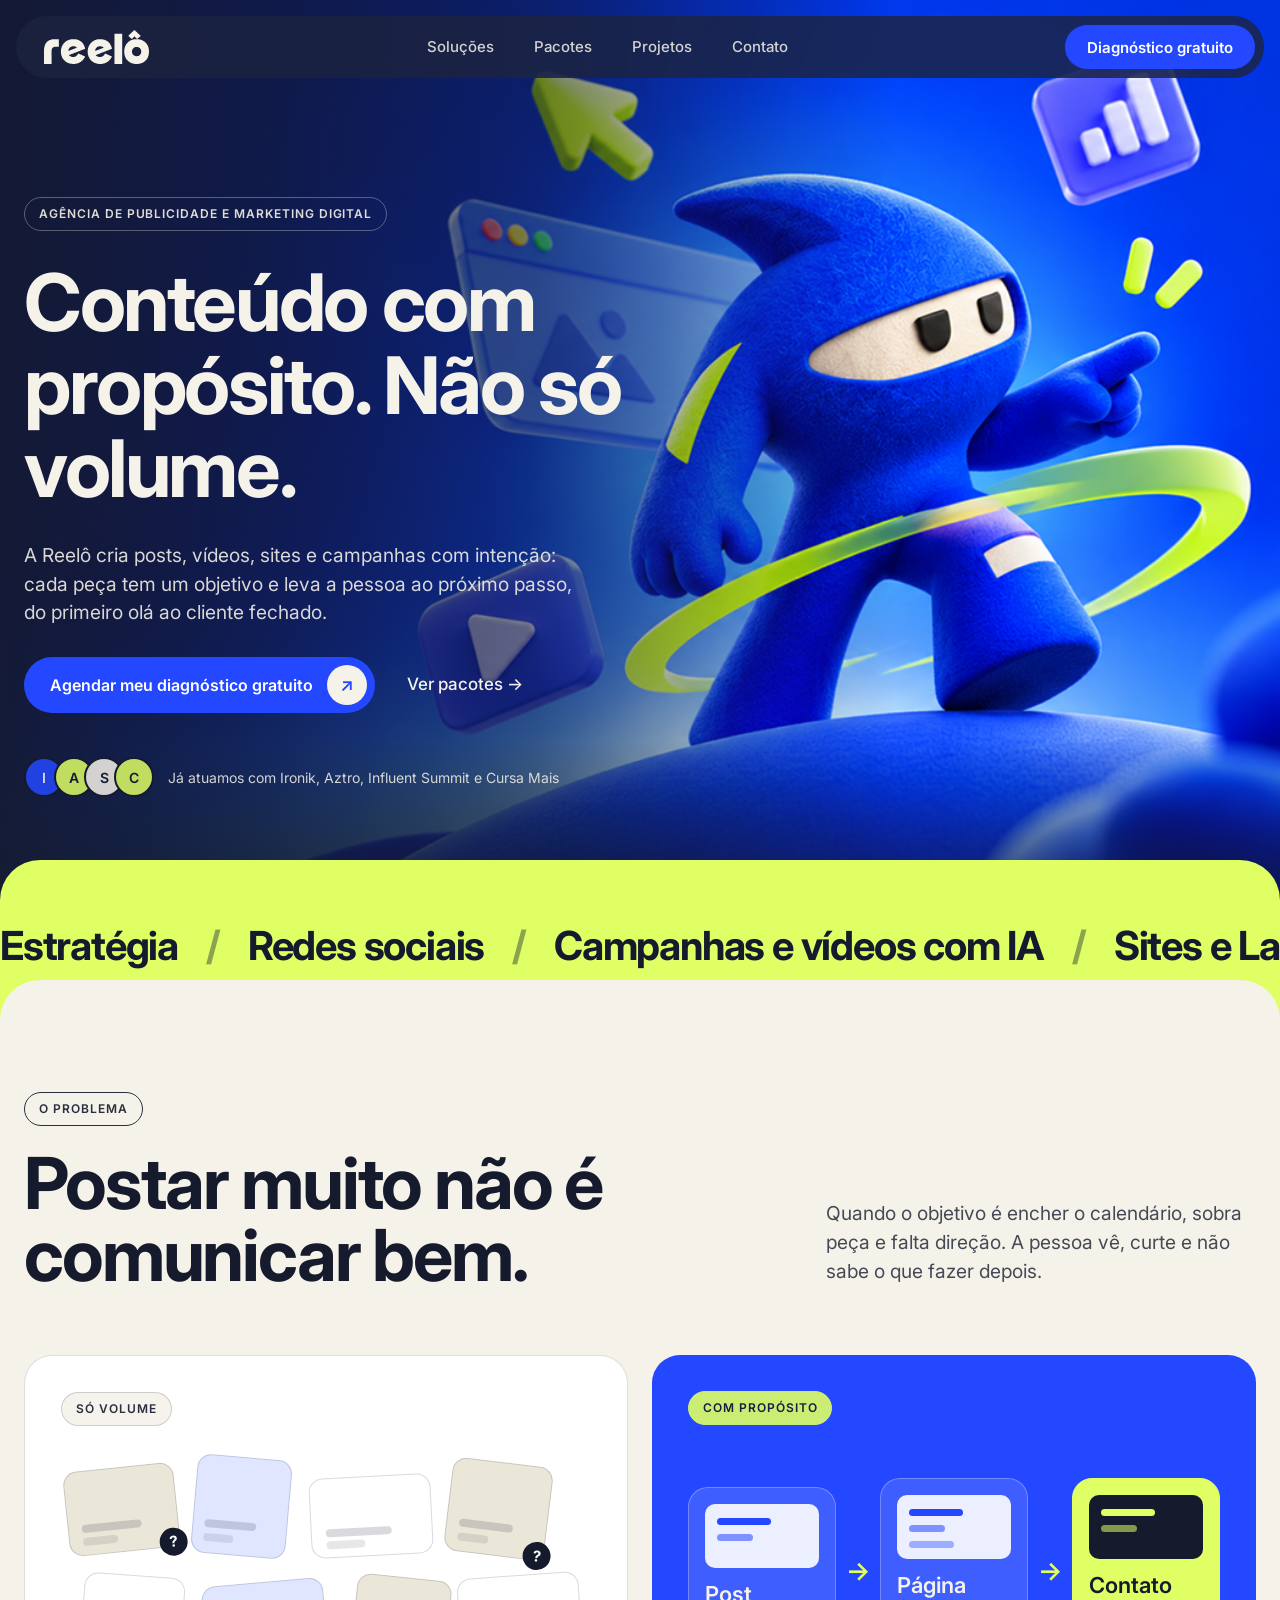
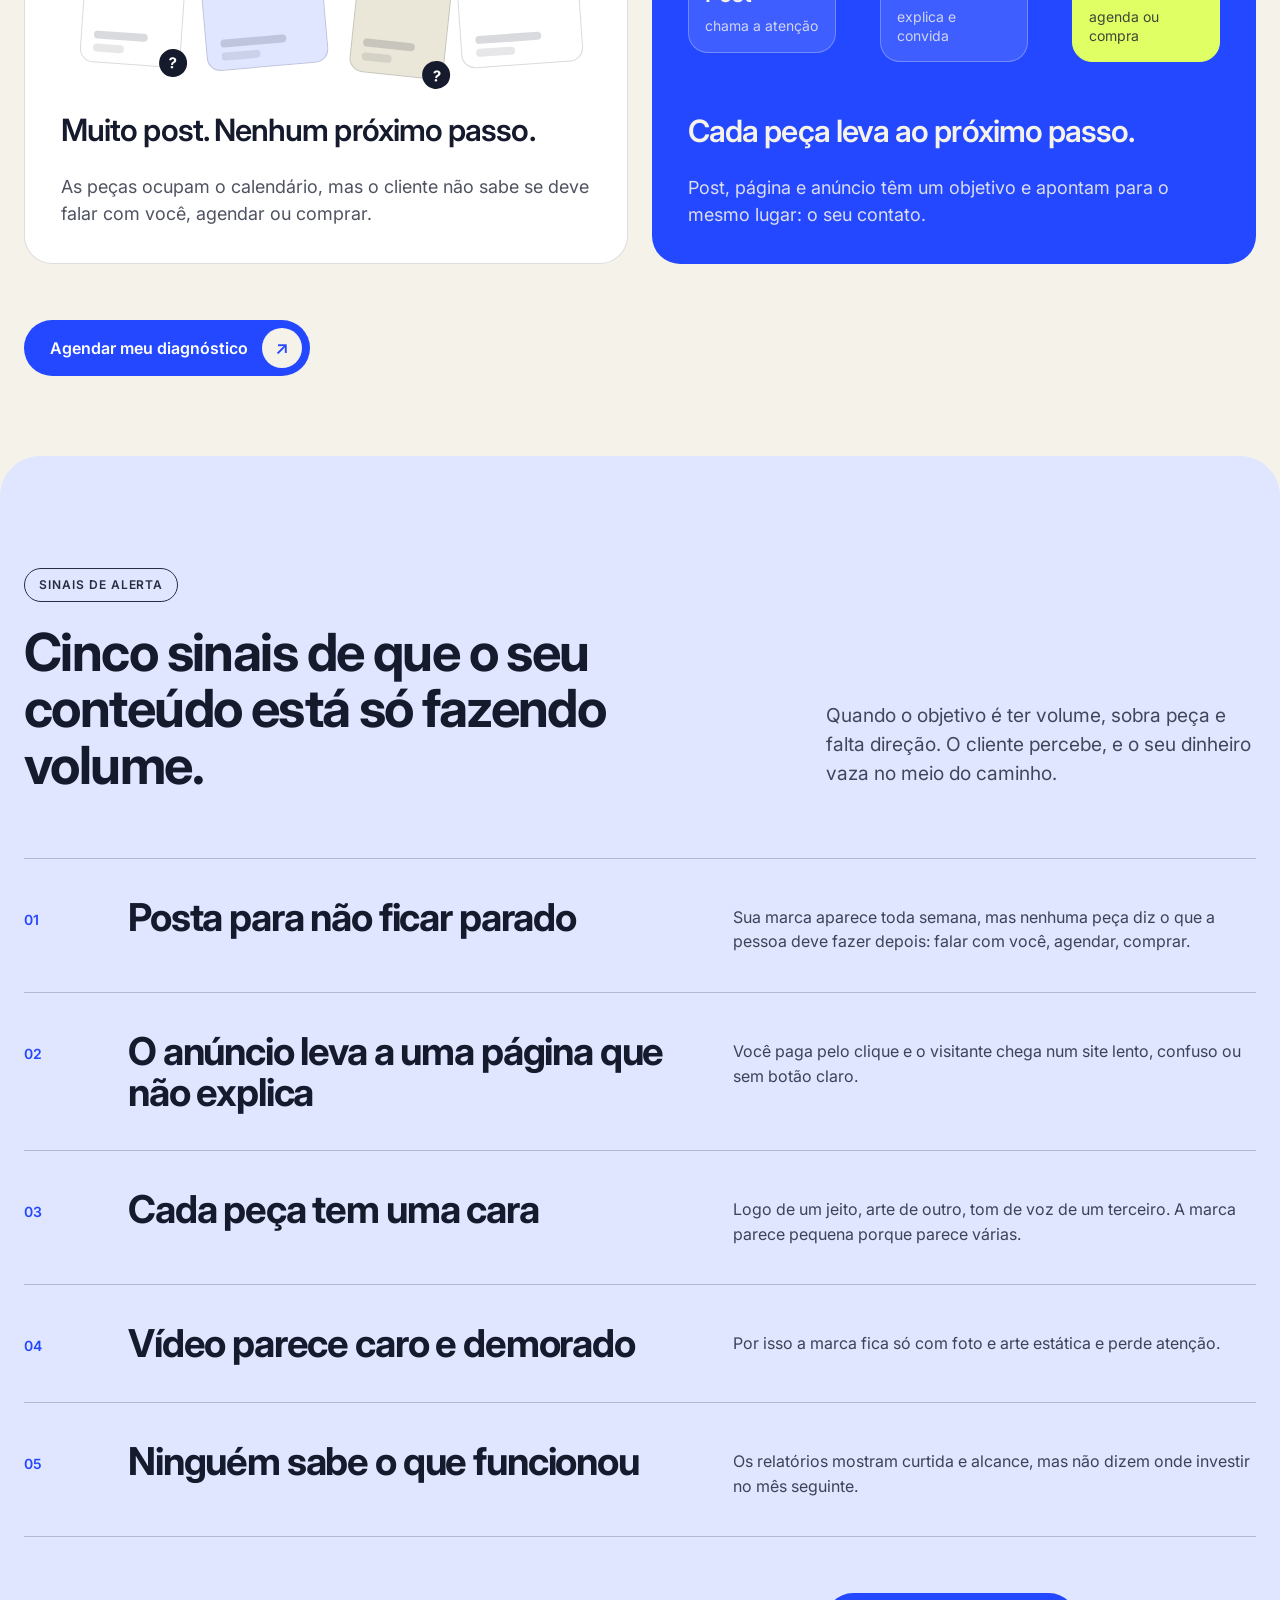
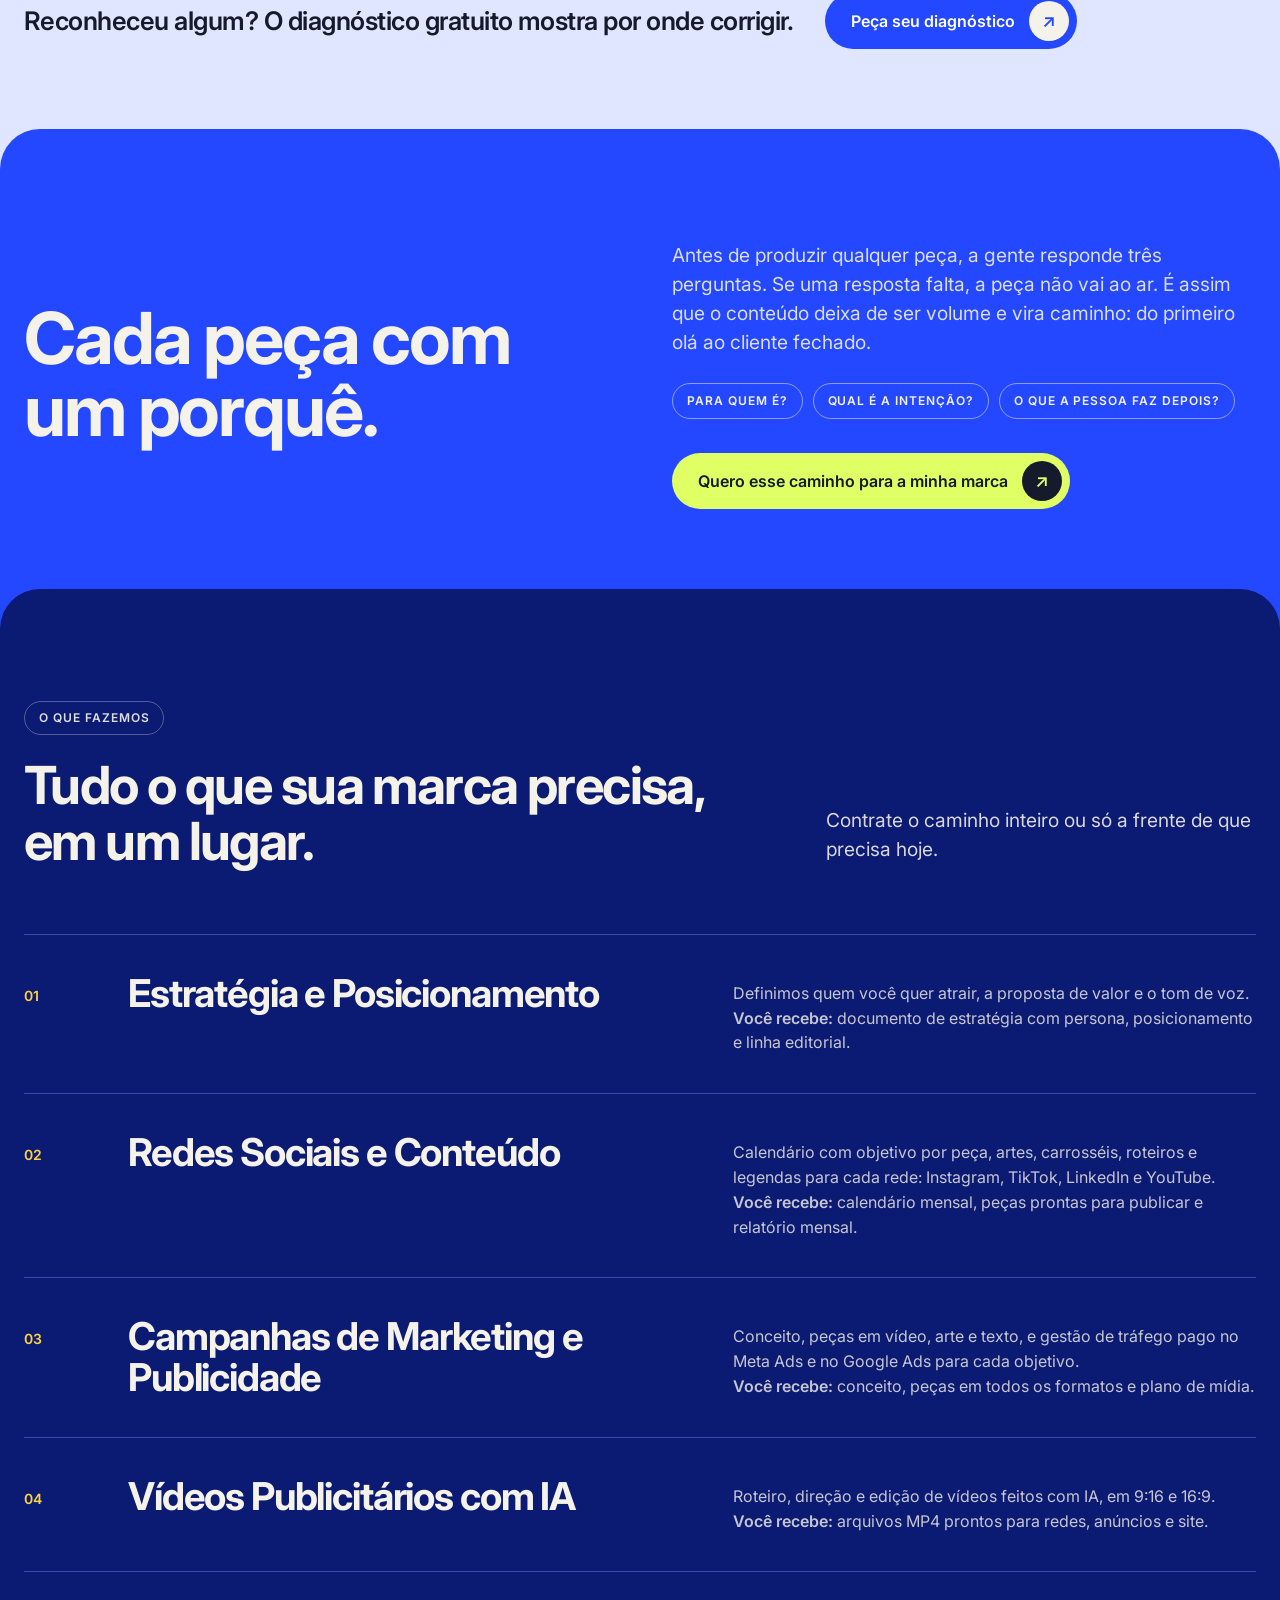
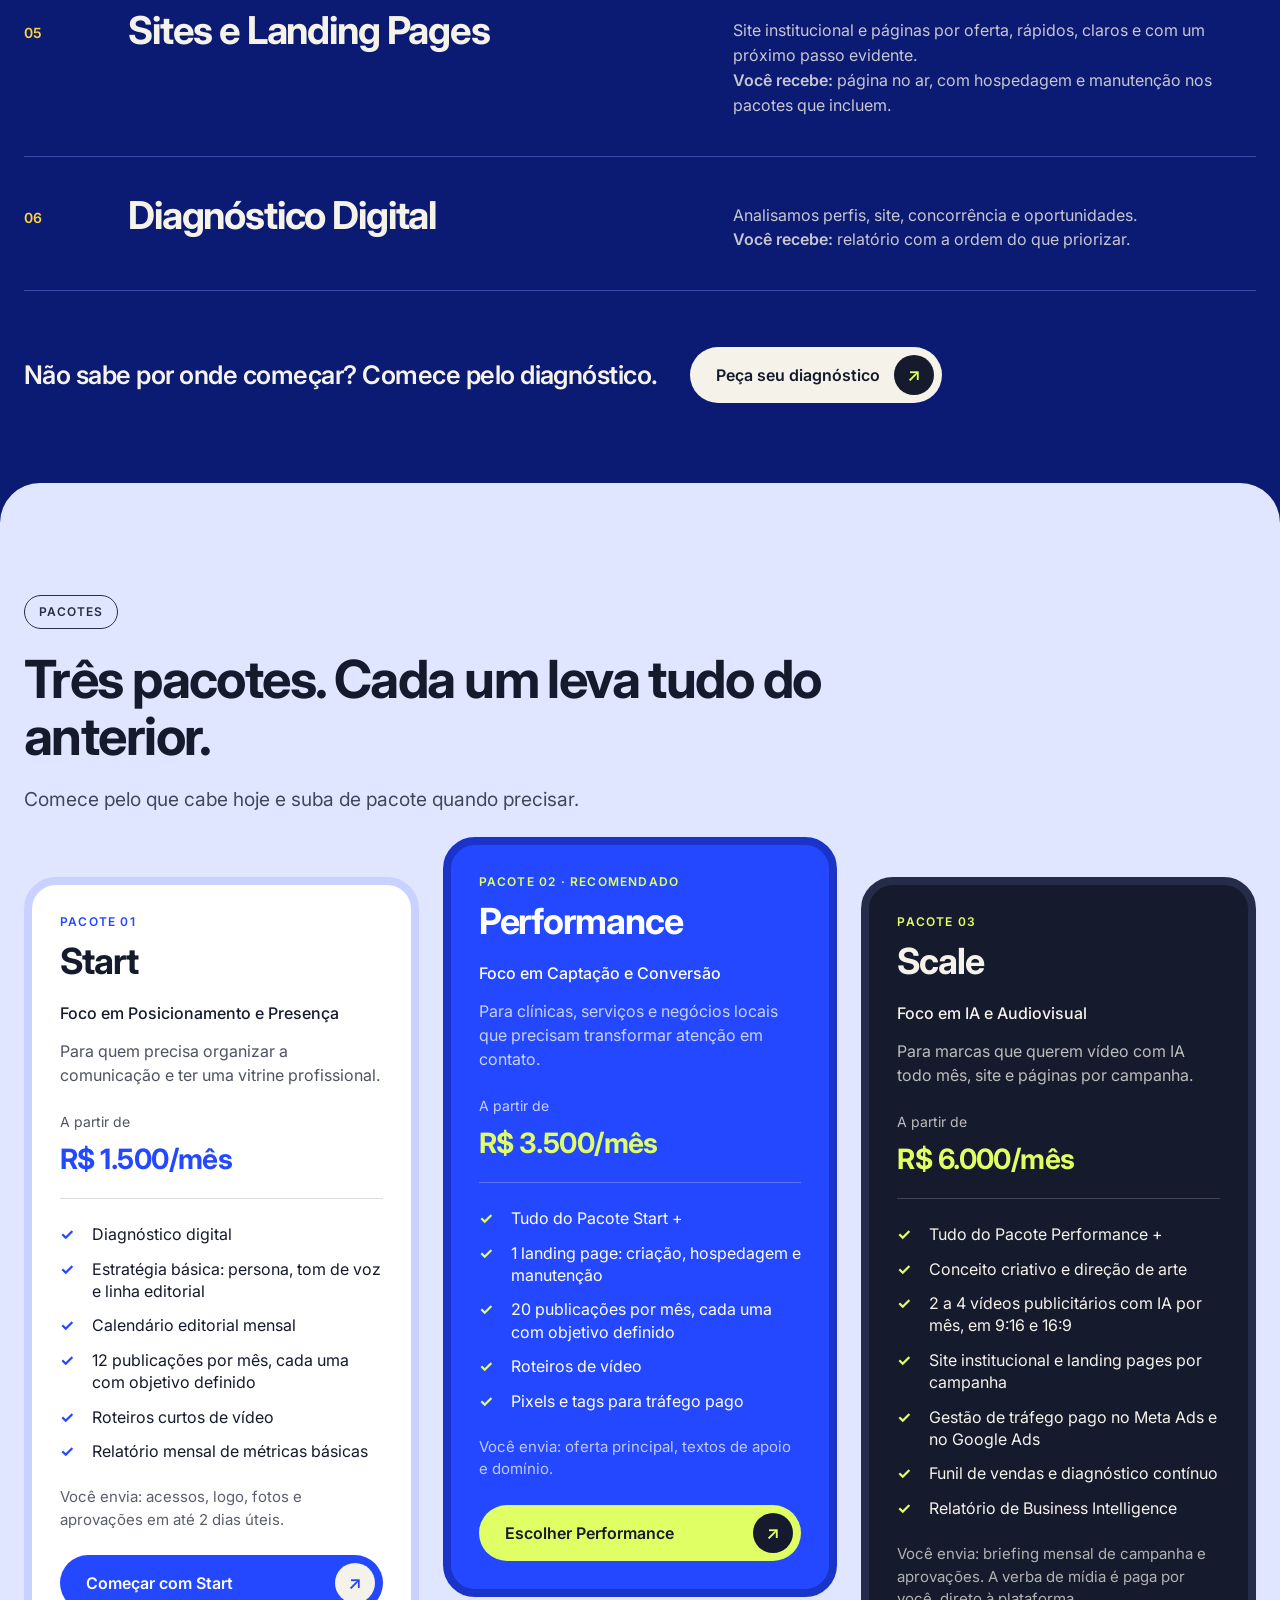
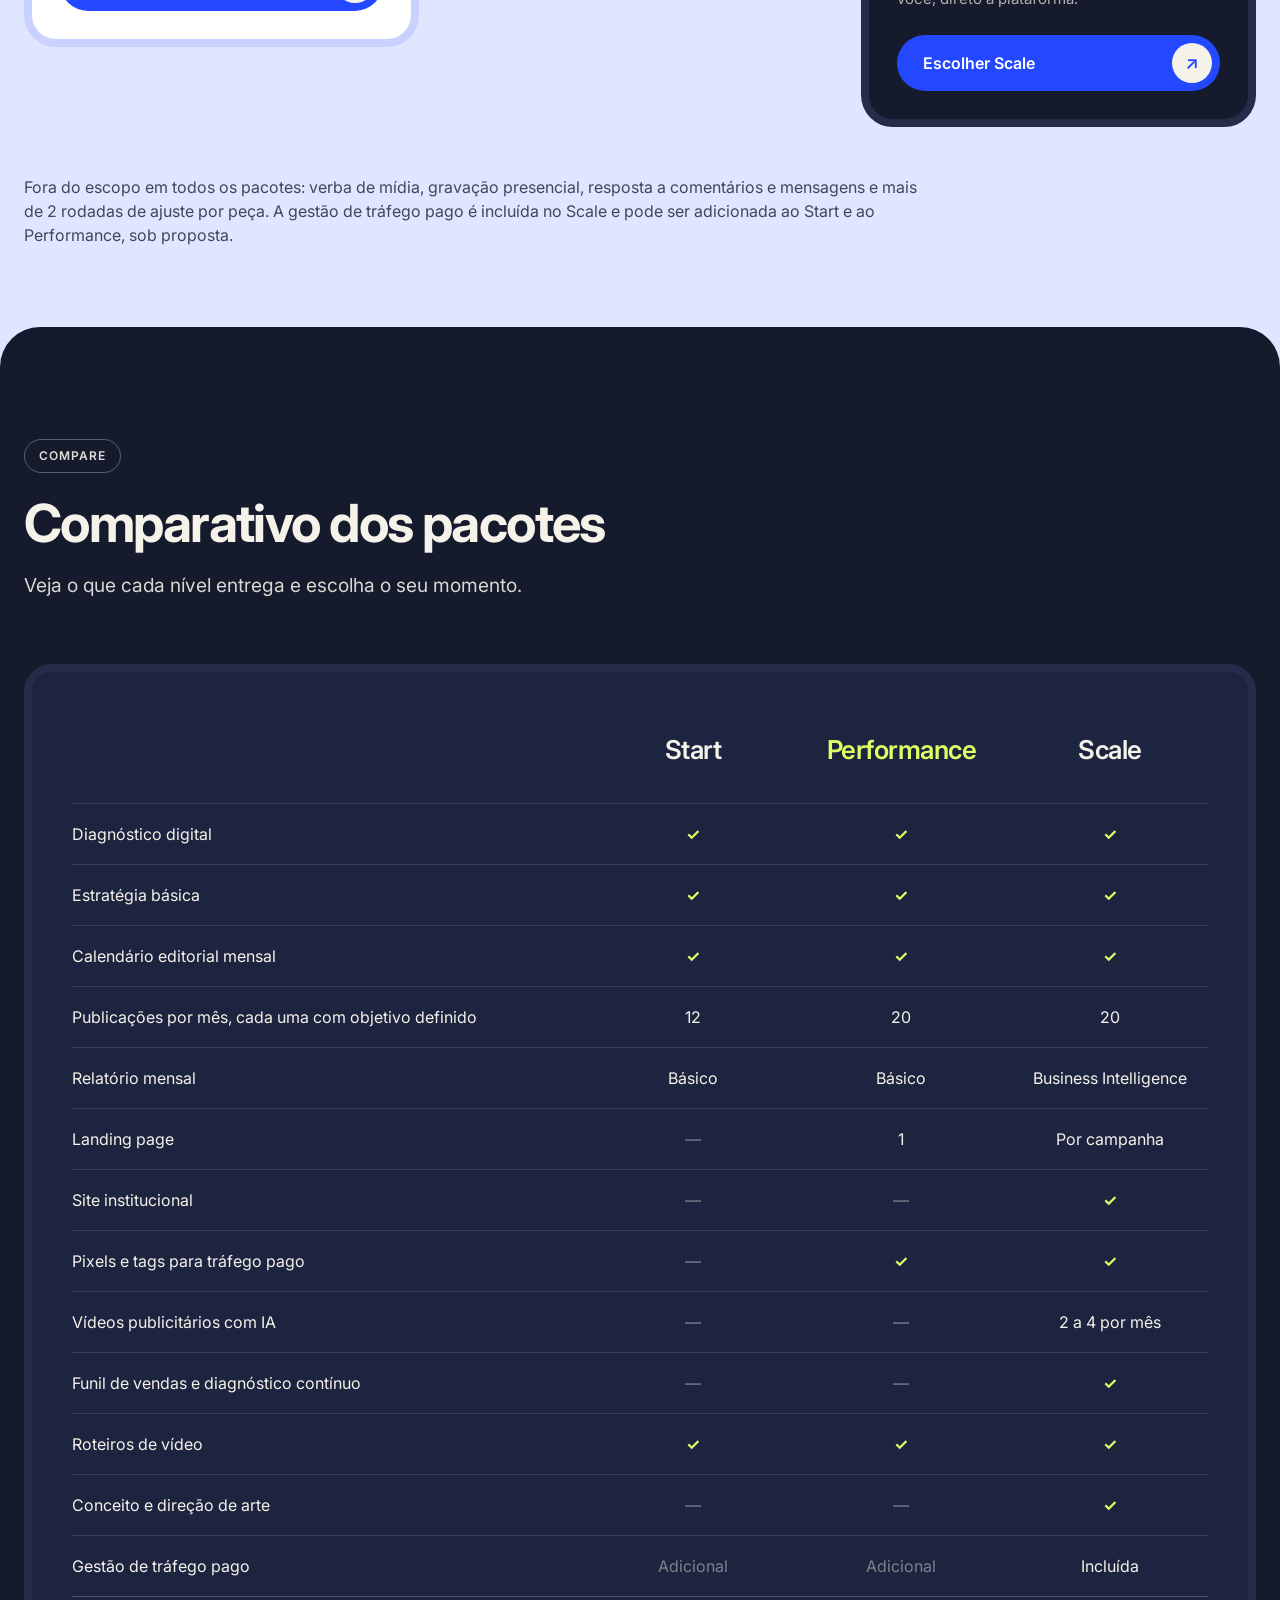
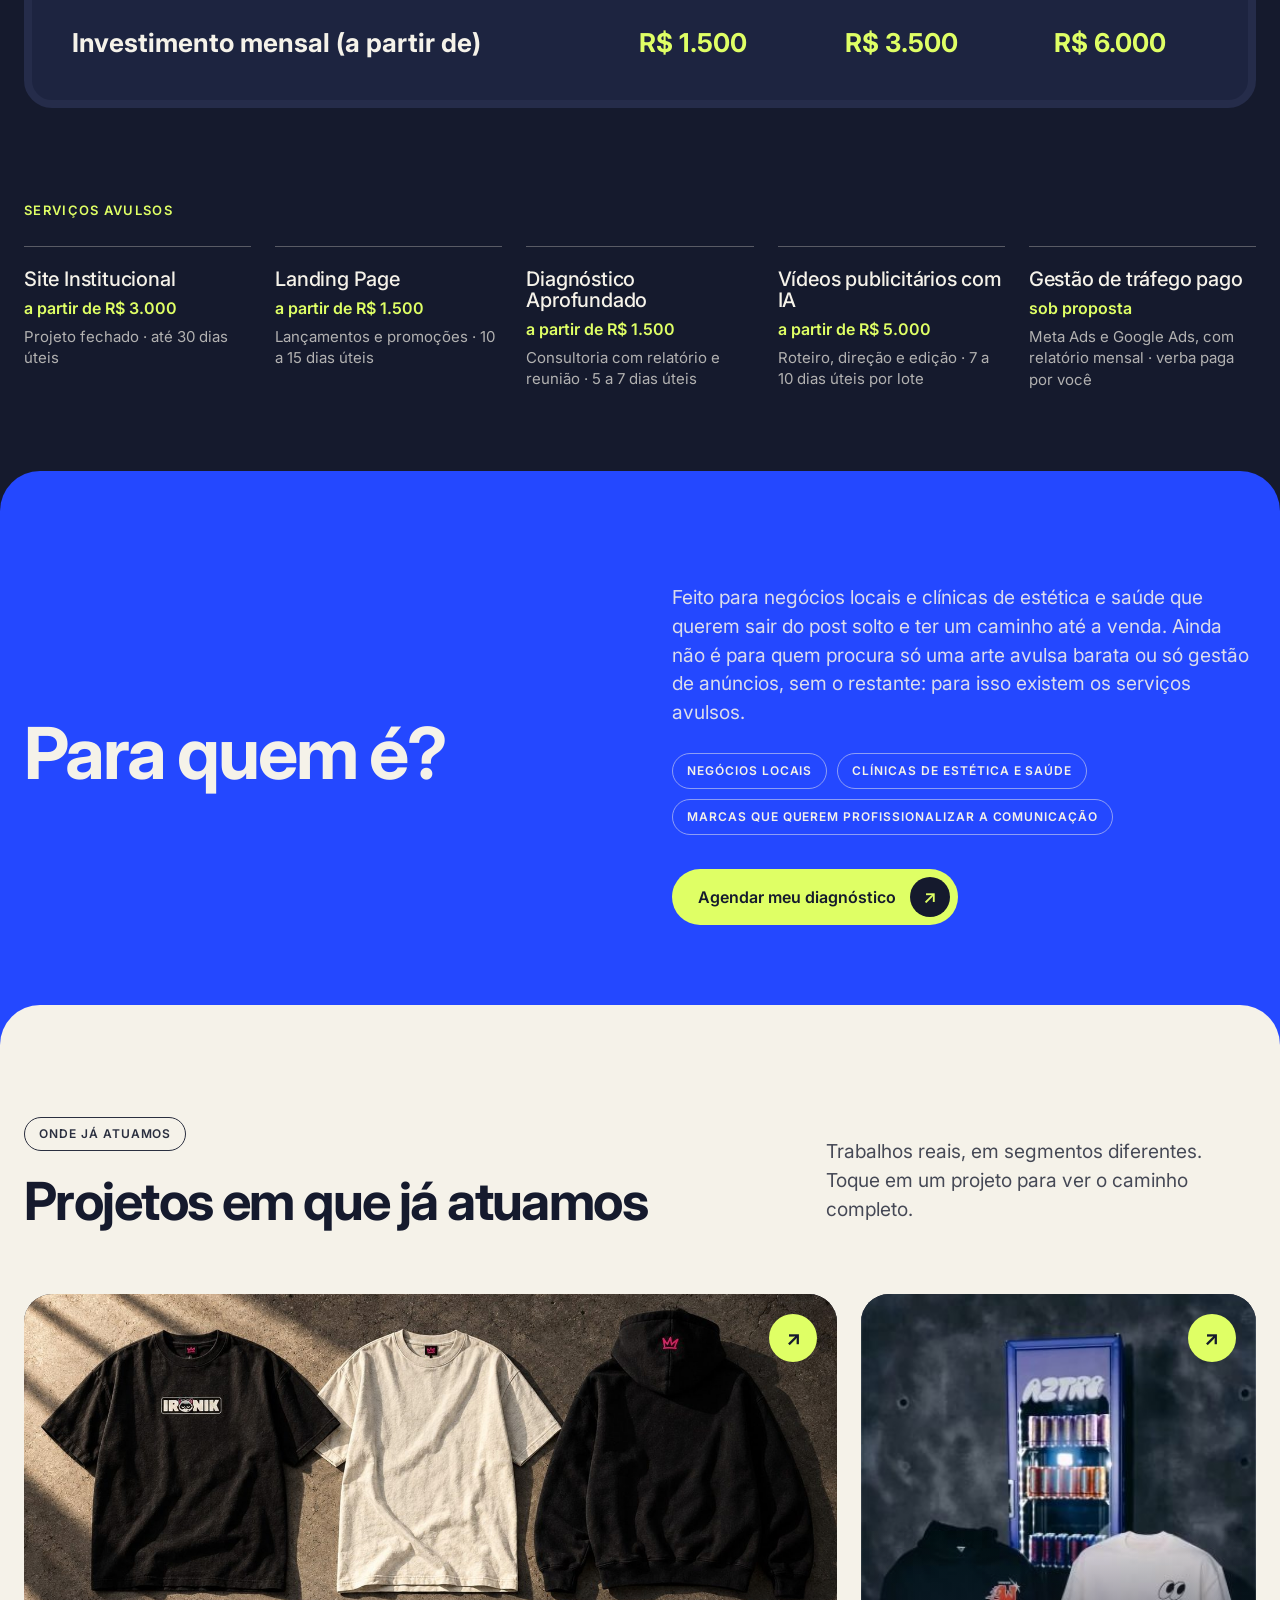
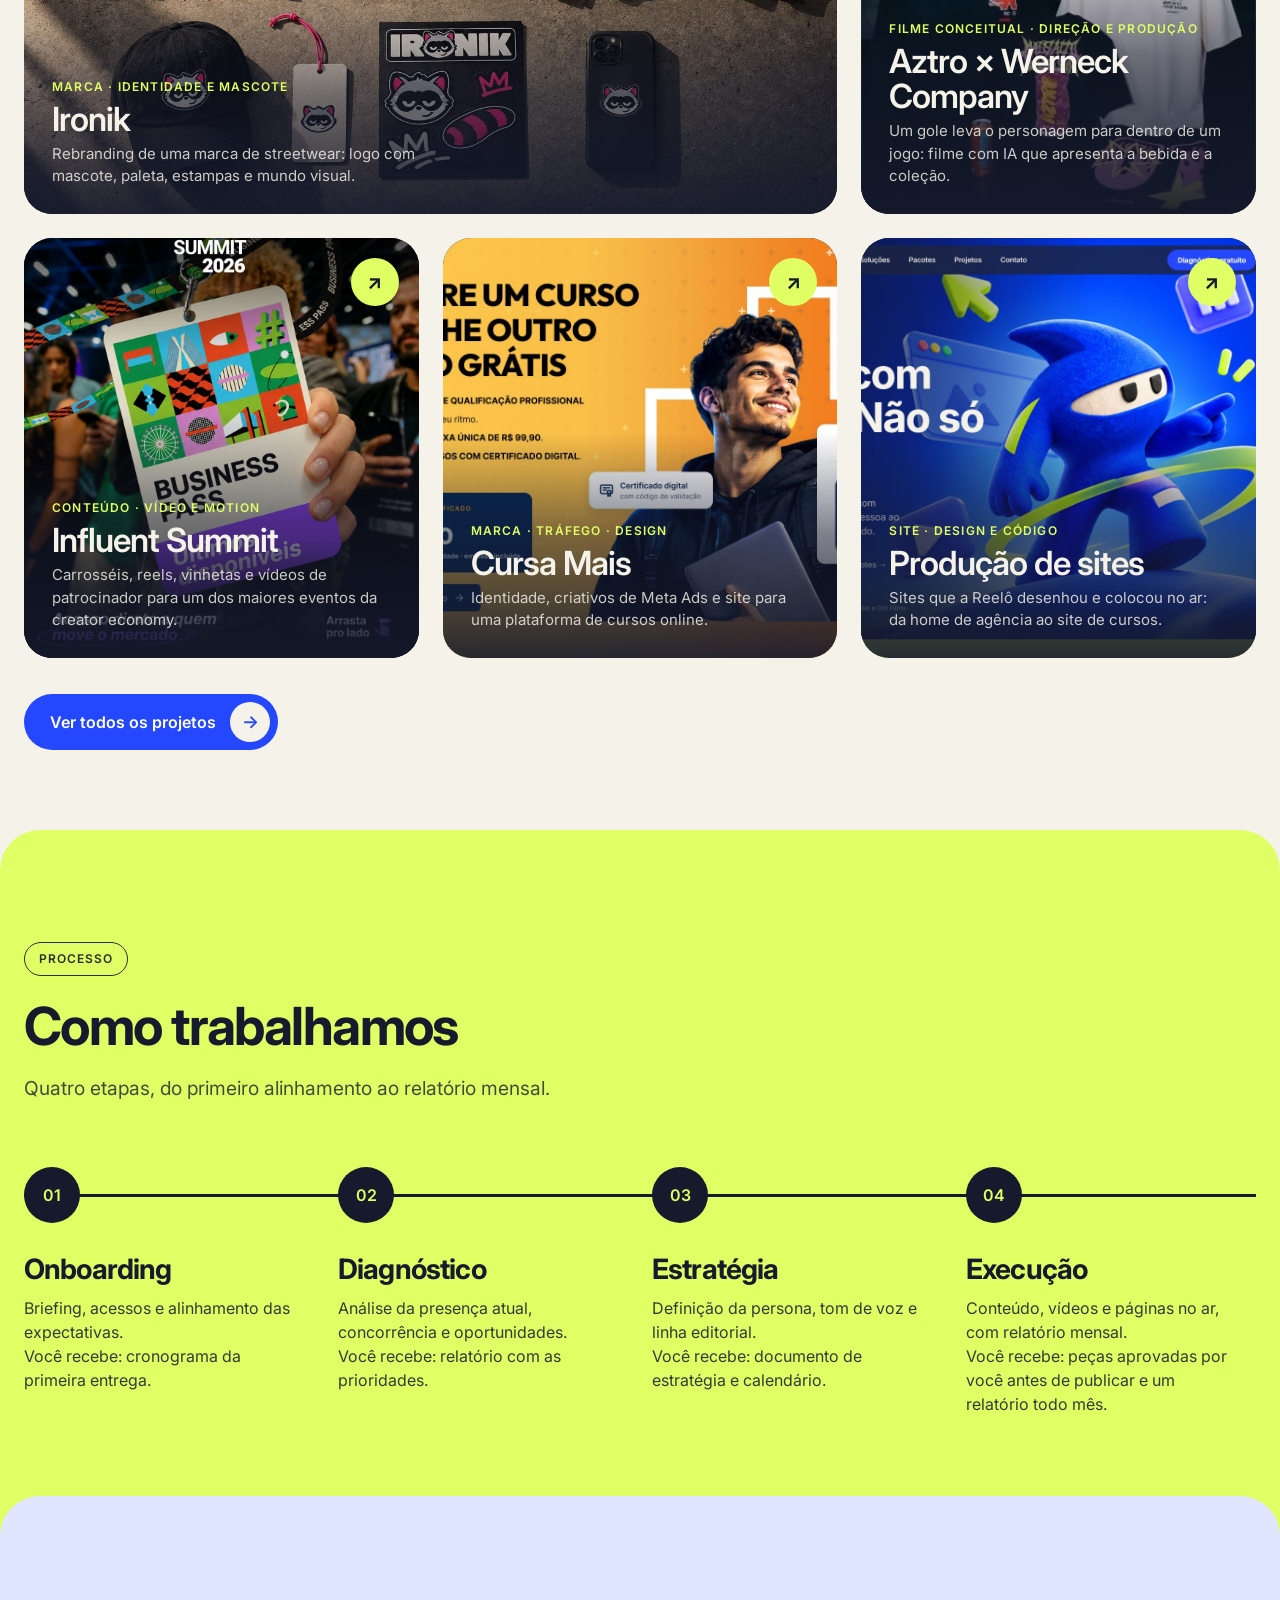
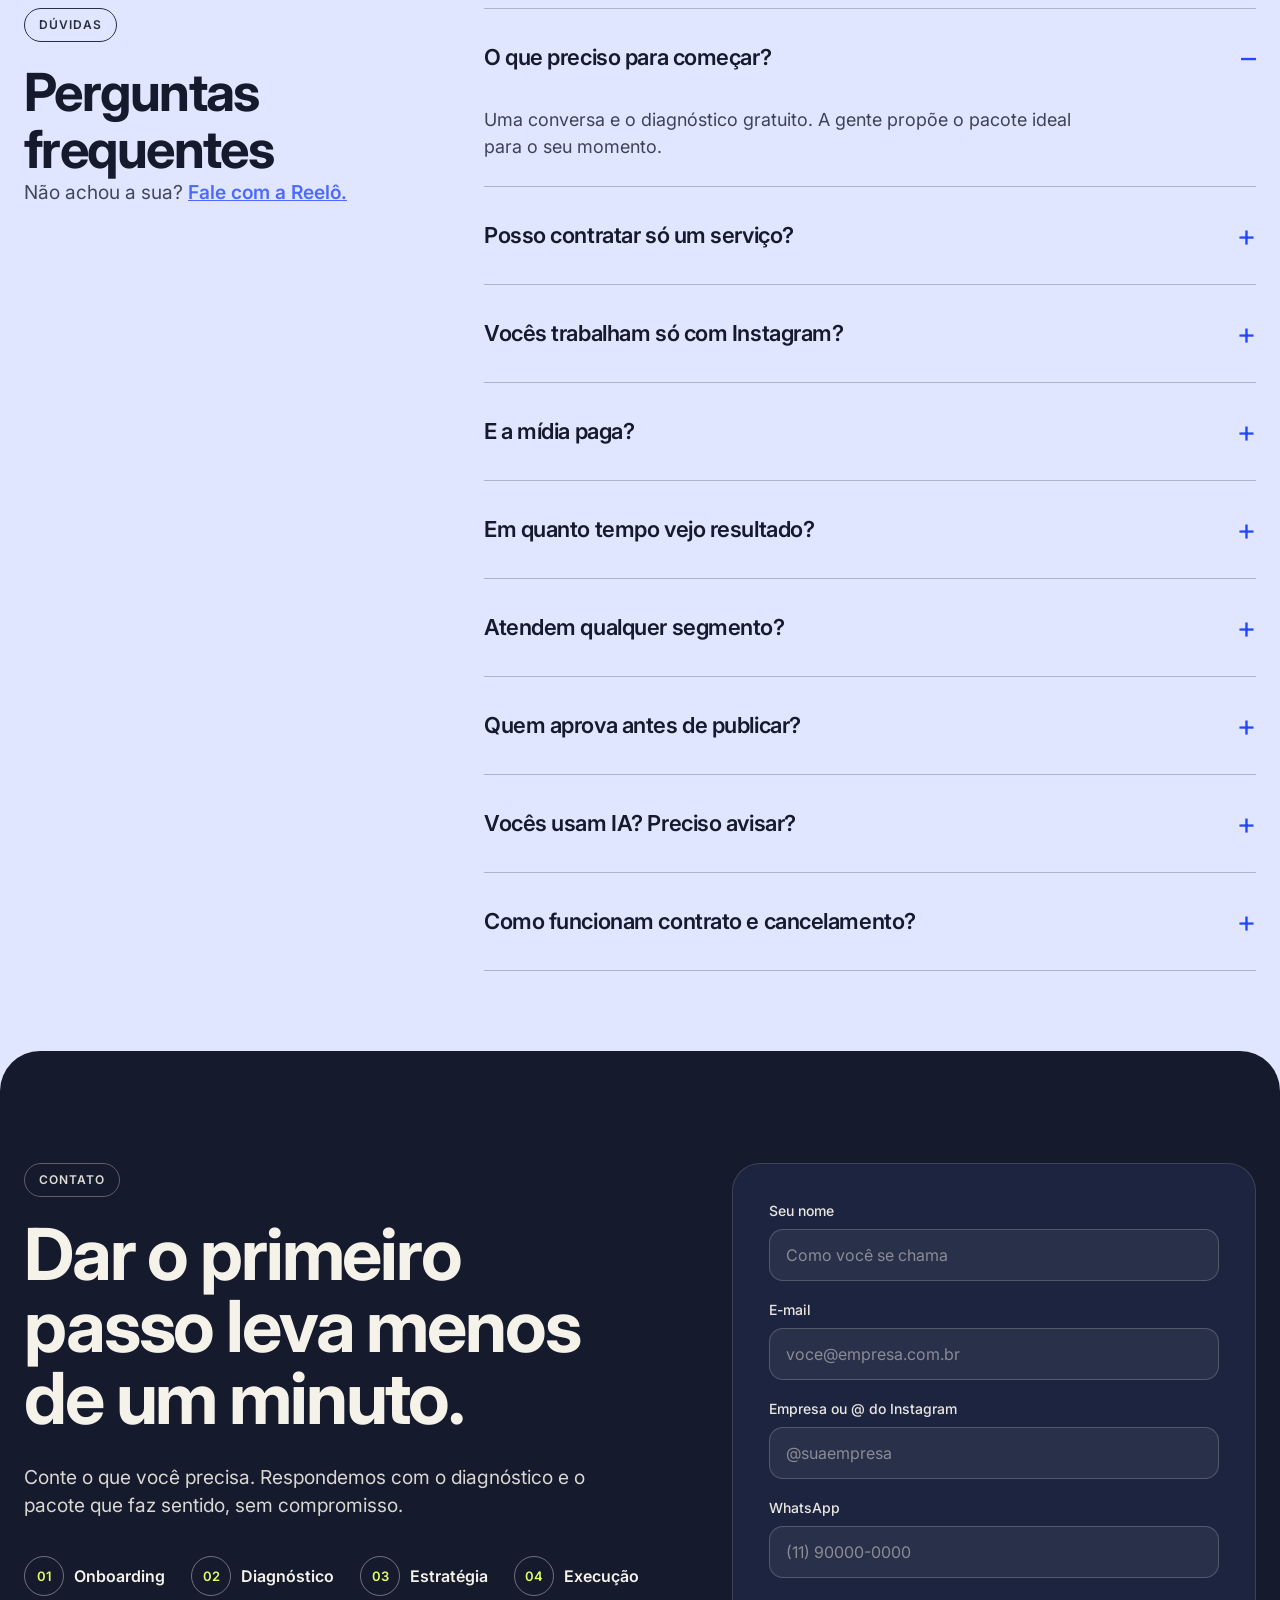
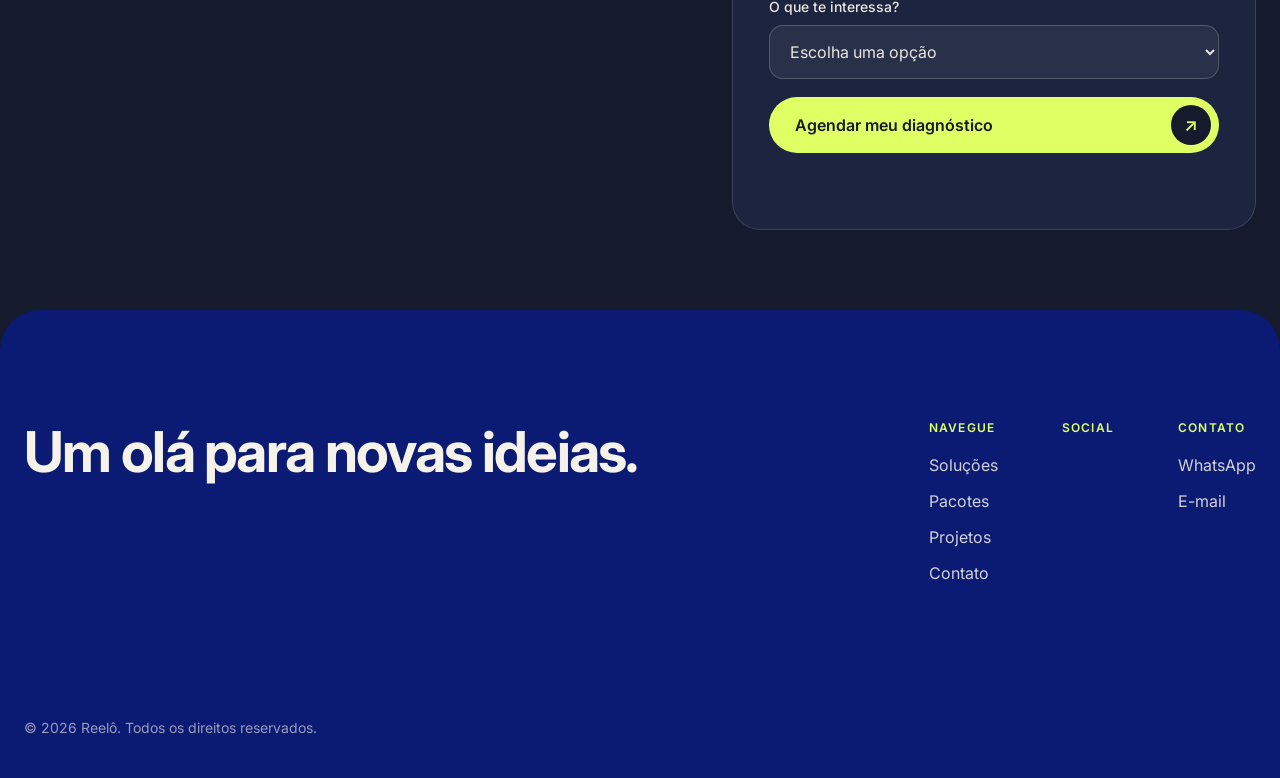
==== commit 5bec85fd: "Add files via upload" ====
--- a/index.html
+++ b/index.html
@@ -18,6 +18,7 @@
 <link rel="stylesheet" href="style.css">
 <link rel="stylesheet" href="projetos.css">
 <link rel="stylesheet" href="projetos.css">
+<link rel="stylesheet" href="projetos.css">
 </head>
 <body>
 
@@ -238,7 +239,7 @@
 <section class="sec sec--creme" id="projetos">
   <div class="wrap">
     <header class="cab cab--lado"><div><span class="tag">Onde já atuamos</span><h2>Projetos em que já atuamos</h2></div><p class="lead lead--ink">Trabalhos reais, em segmentos diferentes. Toque em um projeto para ver o caminho completo.</p></header>
-    <div class="cards"><a class="card card--g" href="projeto-ironik.html" aria-label="Ver o projeto Ironik"><img src="assets/projetos/ironik/m-08.jpg" alt="Camisetas, boné, tag e adesivos da Ironik sobre concreto" loading="lazy" style="object-position:center"><span class="card__ir" aria-hidden="true">↗</span><span class="card__txt"><span class="card__cat">Marca · Identidade e mascote</span><h3>Ironik</h3><p>Rebranding de uma marca de streetwear: logo com mascote, paleta, estampas e mundo visual.</p></span></a><a class="card" href="projeto-aztro.html" aria-label="Ver o projeto Aztro × Werneck Company"><img src="assets/projetos/aztro/colecao.jpg" alt="Coleção da Werneck Company com a bebida Aztro sobre fundo escuro" loading="lazy" style="object-position:center"><span class="card__ir" aria-hidden="true">↗</span><span class="card__txt"><span class="card__cat">Filme conceitual · Direção e produção</span><h3>Aztro × Werneck Company</h3><p>Um gole leva o personagem para dentro de um jogo: filme com IA que apresenta a bebida e a coleção.</p></span></a><a class="card" href="projeto-influent-summit.html" aria-label="Ver o projeto Influent Summit"><img src="assets/projetos/influent/carrossel-07-slide-01.jpg" alt="Carrossel do Influent Summit 2026: Business Pass" loading="lazy" style="object-position:center"><span class="card__ir" aria-hidden="true">↗</span><span class="card__txt"><span class="card__cat">Conteúdo · Vídeo e motion</span><h3>Influent Summit</h3><p>Carrosséis, reels, vinhetas e vídeos de patrocinador para um dos maiores eventos da creator economy.</p></span></a><a class="card" href="projeto-cursa-mais.html" aria-label="Ver o projeto Cursa Mais"><img src="assets/projetos/cursamais/site-hero.jpg" alt="Home do site da Cursa+ com a oferta de dois cursos" loading="lazy" style="object-position:center"><span class="card__ir" aria-hidden="true">↗</span><span class="card__txt"><span class="card__cat">Marca · Tráfego · Design</span><h3>Cursa Mais</h3><p>Identidade, criativos de Meta Ads e site para uma plataforma de cursos online.</p></span></a><a class="card" href="projeto-sites.html" aria-label="Ver o projeto Produção de sites"><img src="assets/projetos/sites/reelo-home.jpg" alt="Home do site da Reelô" loading="lazy" style="object-position:85% 50%"><span class="card__ir" aria-hidden="true">↗</span><span class="card__txt"><span class="card__cat">Site · Design e código</span><h3>Produção de sites</h3><p>Sites que a Reelô desenhou e colocou no ar: da home de agência ao site de cursos.</p></span></a></div>
+    <div class="cards"><a class="card card--g" href="projeto-ironik.html" aria-label="Ver o projeto Ironik"><img src="assets/projetos/ironik-m-08.jpg" alt="Camisetas, boné, tag e adesivos da Ironik sobre concreto" loading="lazy" style="object-position:center"><span class="card__ir" aria-hidden="true">↗</span><span class="card__txt"><span class="card__cat">Marca · Identidade e mascote</span><h3>Ironik</h3><p>Rebranding de uma marca de streetwear: logo com mascote, paleta, estampas e mundo visual.</p></span></a><a class="card" href="projeto-aztro.html" aria-label="Ver o projeto Aztro × Werneck Company"><img src="assets/projetos/aztro-colecao.jpg" alt="Coleção da Werneck Company com a bebida Aztro sobre fundo escuro" loading="lazy" style="object-position:center"><span class="card__ir" aria-hidden="true">↗</span><span class="card__txt"><span class="card__cat">Filme conceitual · Direção e produção</span><h3>Aztro × Werneck Company</h3><p>Um gole leva o personagem para dentro de um jogo: filme com IA que apresenta a bebida e a coleção.</p></span></a><a class="card" href="projeto-influent-summit.html" aria-label="Ver o projeto Influent Summit"><img src="assets/projetos/influent-carrossel-07-slide-01.jpg" alt="Carrossel do Influent Summit 2026: Business Pass" loading="lazy" style="object-position:center"><span class="card__ir" aria-hidden="true">↗</span><span class="card__txt"><span class="card__cat">Conteúdo · Vídeo e motion</span><h3>Influent Summit</h3><p>Carrosséis, reels, vinhetas e vídeos de patrocinador para um dos maiores eventos da creator economy.</p></span></a><a class="card" href="projeto-cursa-mais.html" aria-label="Ver o projeto Cursa Mais"><img src="assets/projetos/cursamais-site-hero.jpg" alt="Home do site da Cursa+ com a oferta de dois cursos" loading="lazy" style="object-position:center"><span class="card__ir" aria-hidden="true">↗</span><span class="card__txt"><span class="card__cat">Marca · Tráfego · Design</span><h3>Cursa Mais</h3><p>Identidade, criativos de Meta Ads e site para uma plataforma de cursos online.</p></span></a><a class="card" href="projeto-sites.html" aria-label="Ver o projeto Produção de sites"><img src="assets/projetos/sites-reelo-home.jpg" alt="Home do site da Reelô" loading="lazy" style="object-position:85% 50%"><span class="card__ir" aria-hidden="true">↗</span><span class="card__txt"><span class="card__cat">Site · Design e código</span><h3>Produção de sites</h3><p>Sites que a Reelô desenhou e colocou no ar: da home de agência ao site de cursos.</p></span></a></div>
     <p style="margin-top:36px"><a class="btn btn--azul" href="portfolio.html">Ver todos os projetos <span class="btn__c">→</span></a></p>
   </div>
 </section>
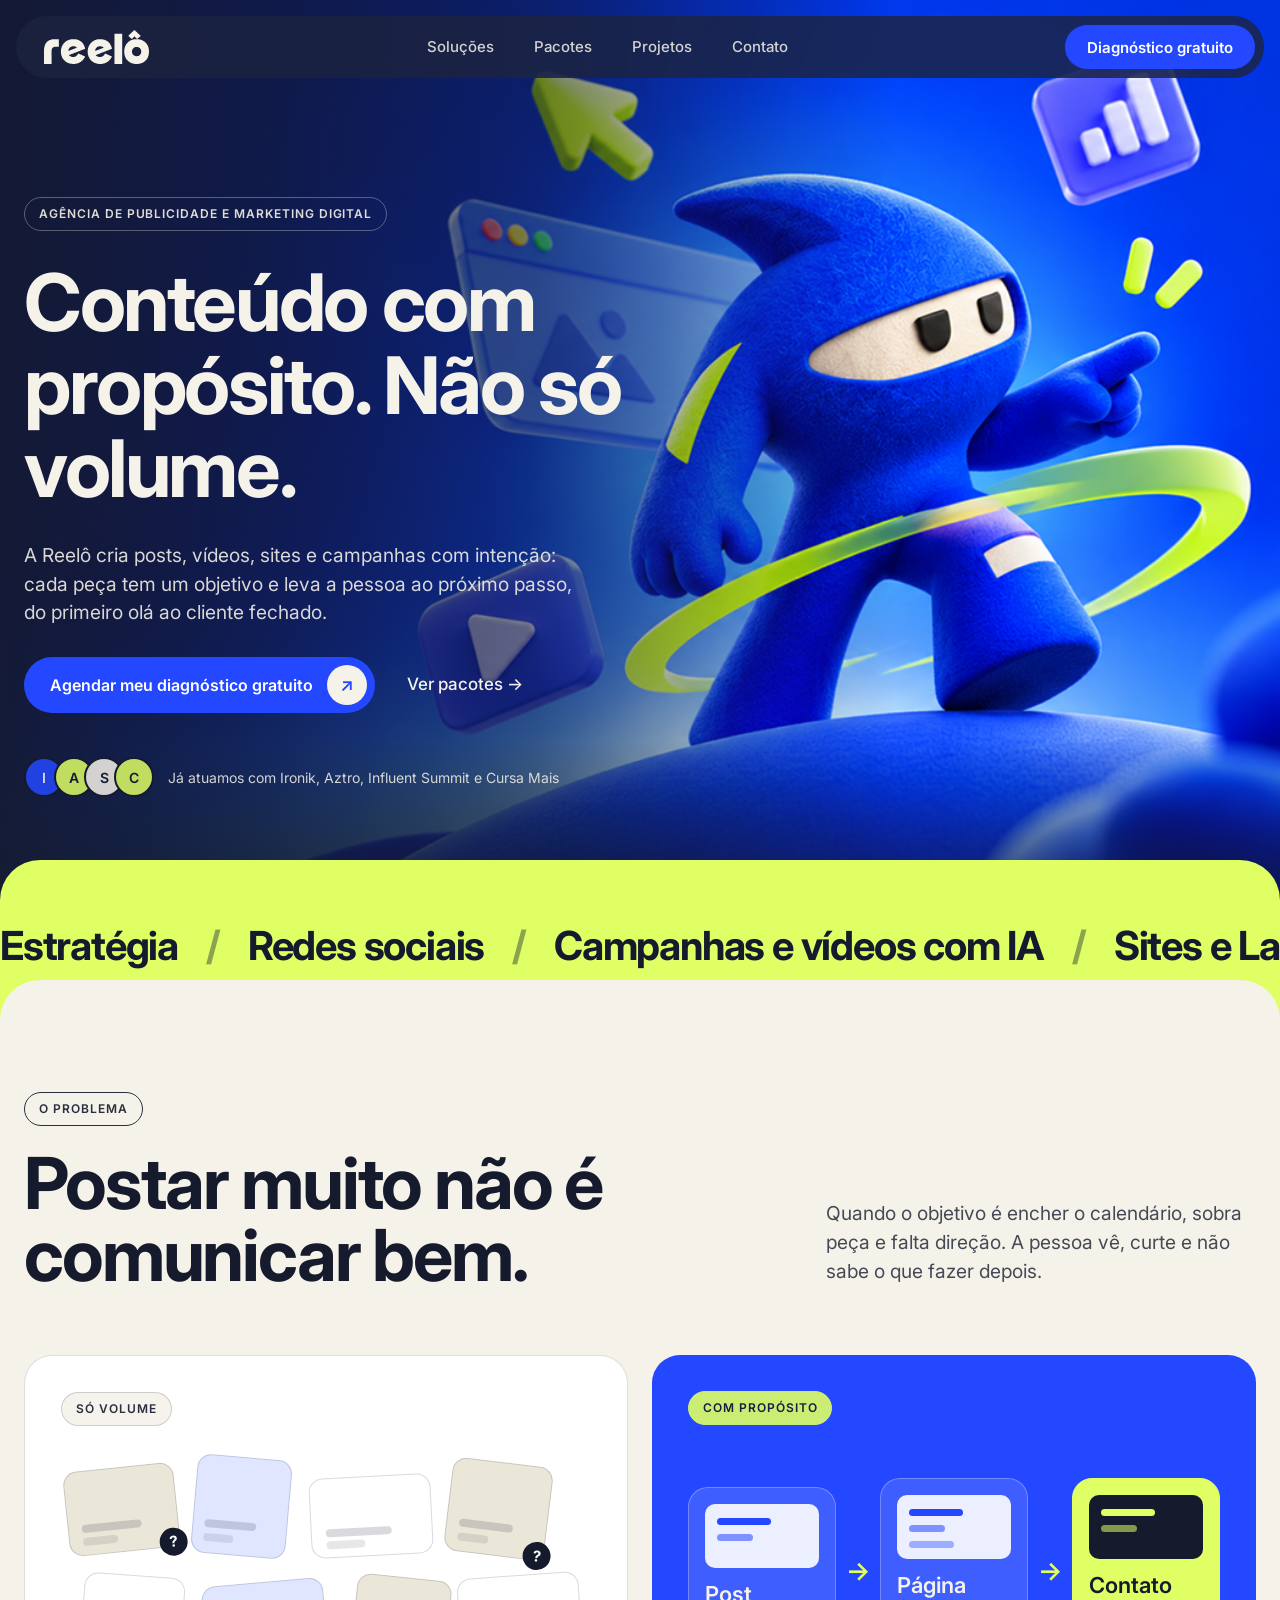
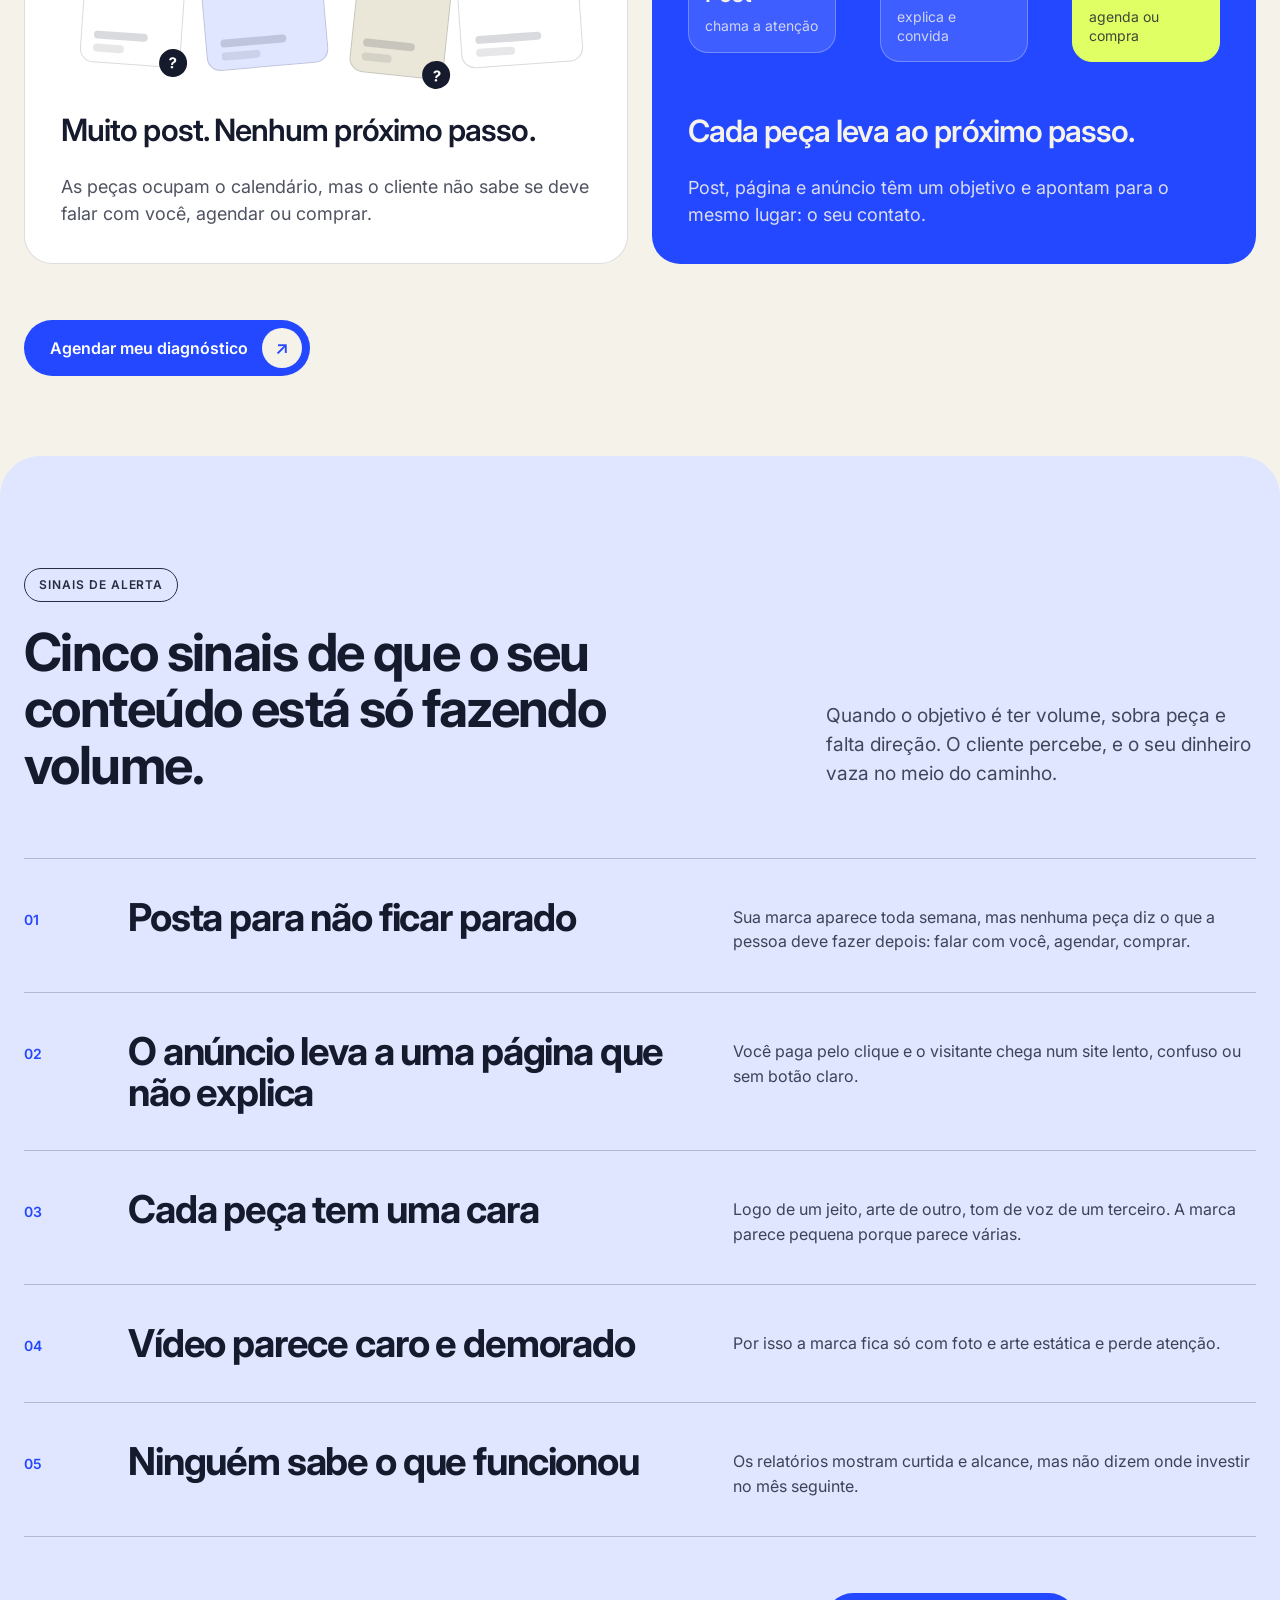
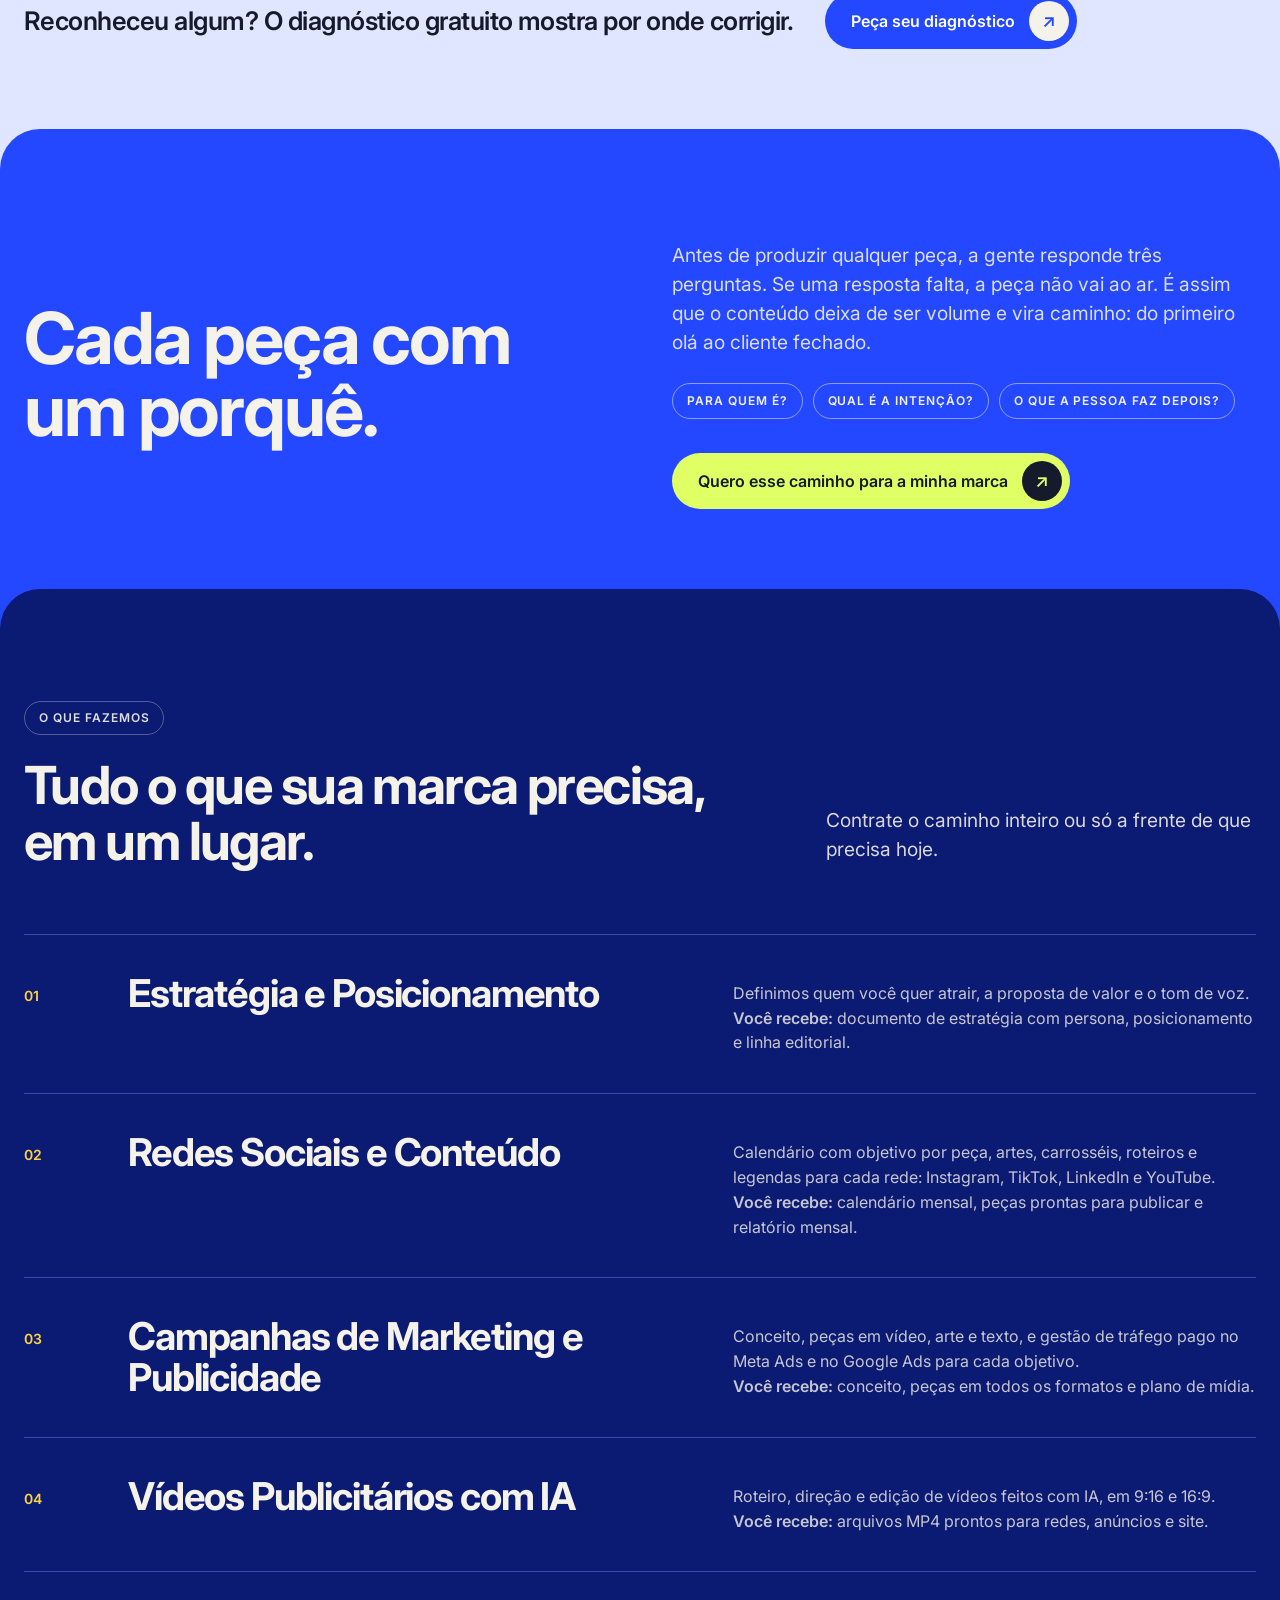
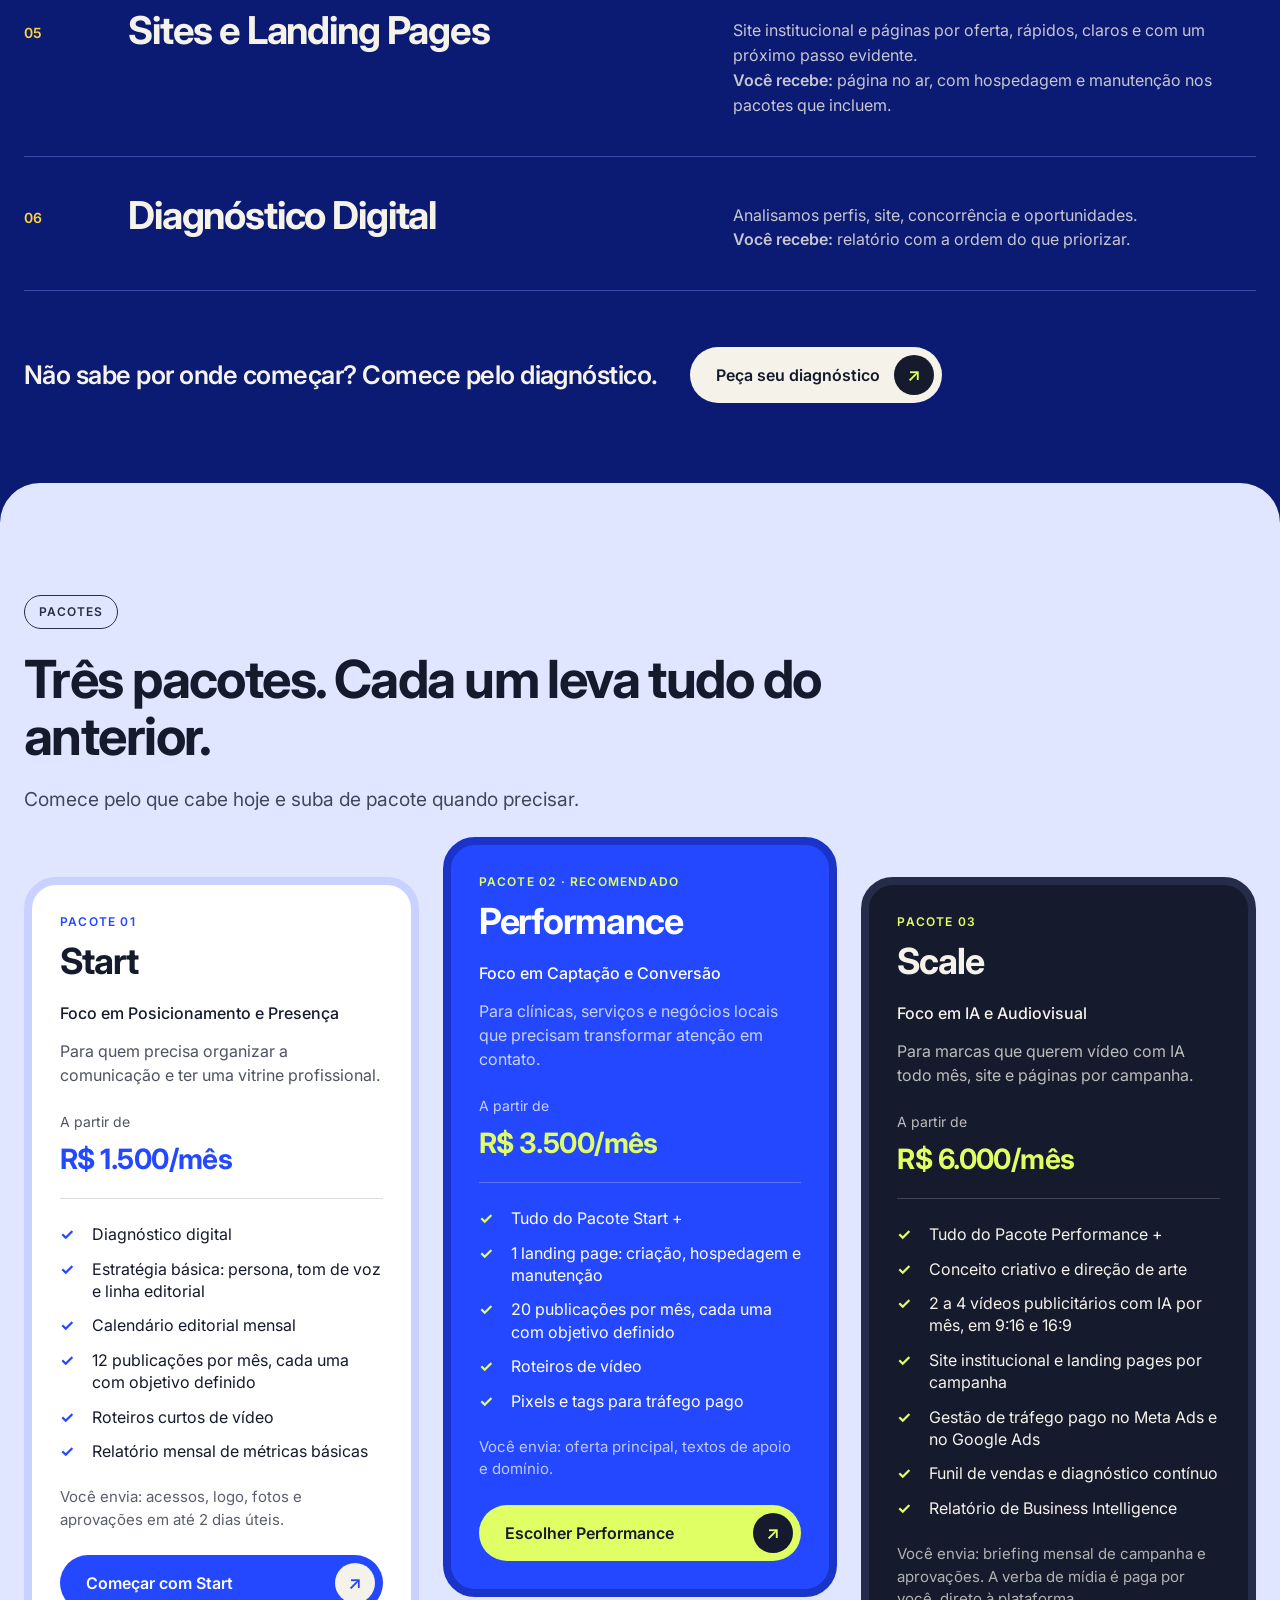
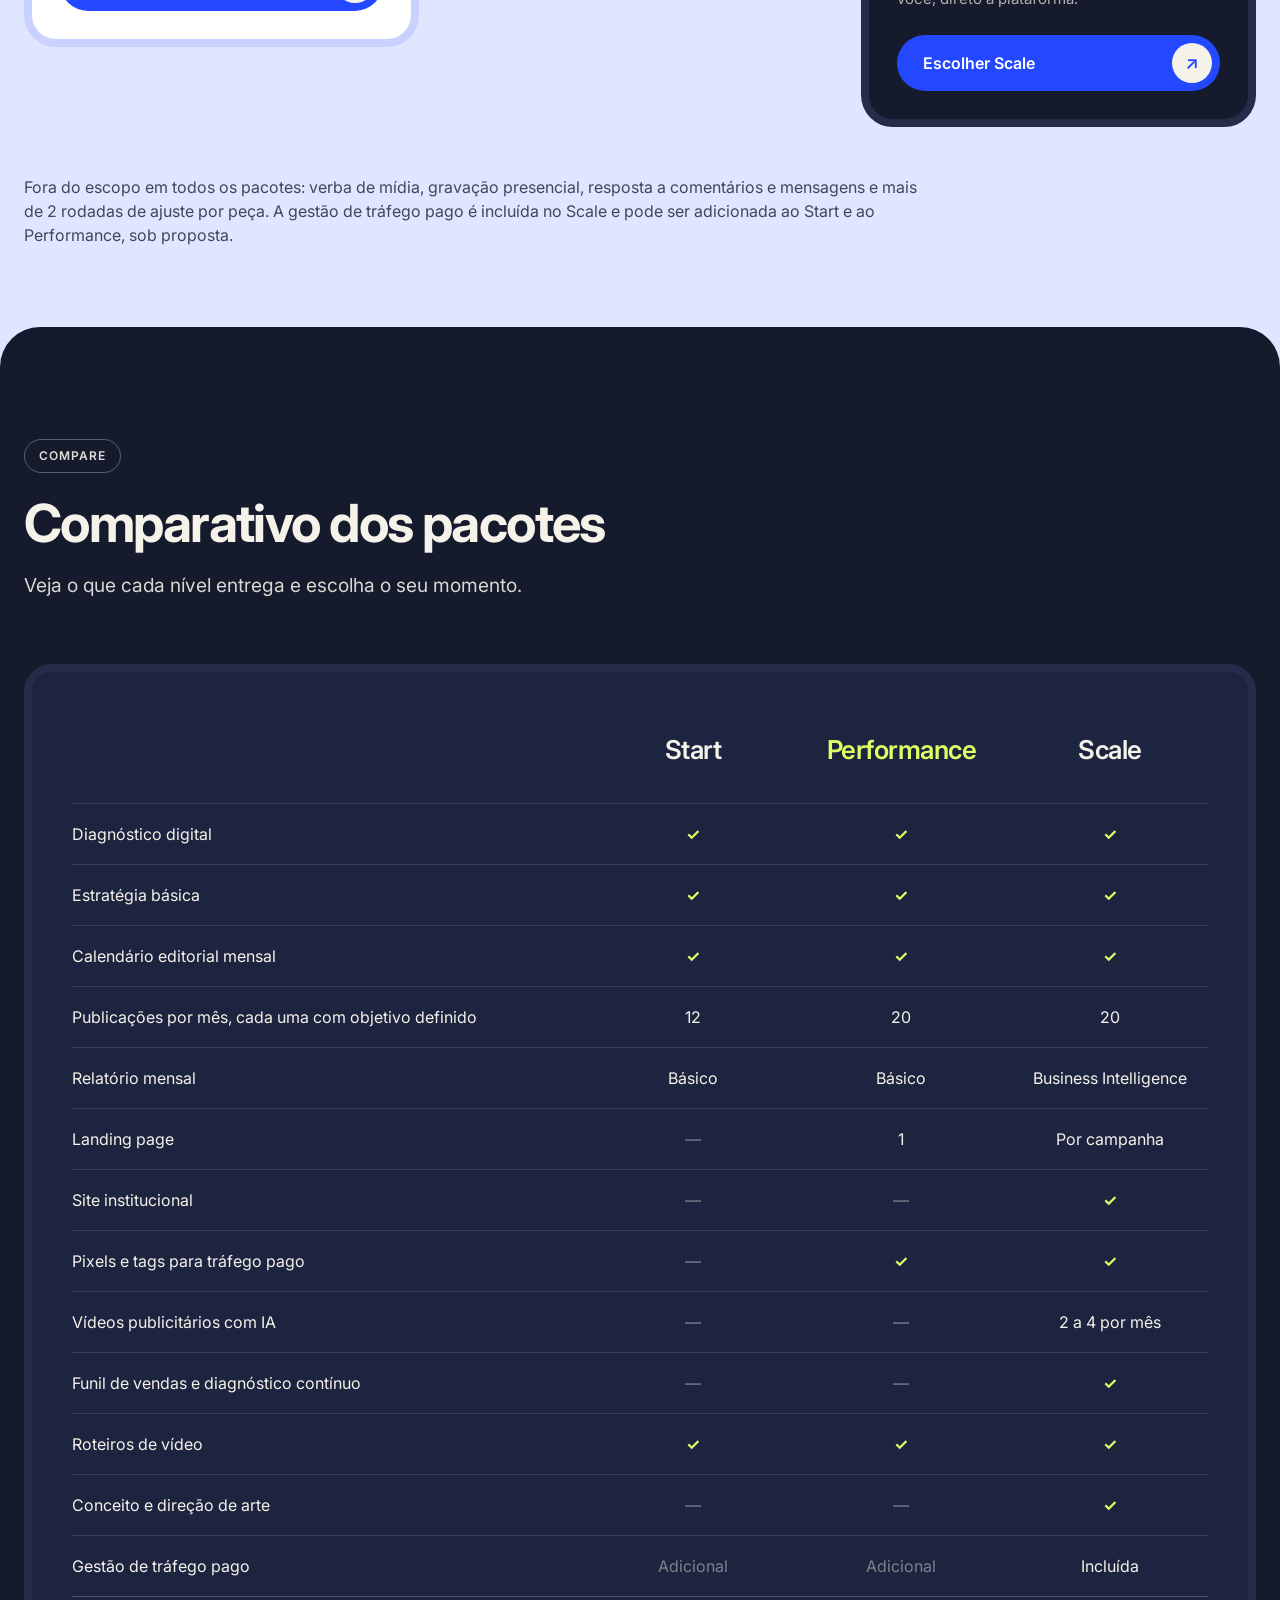
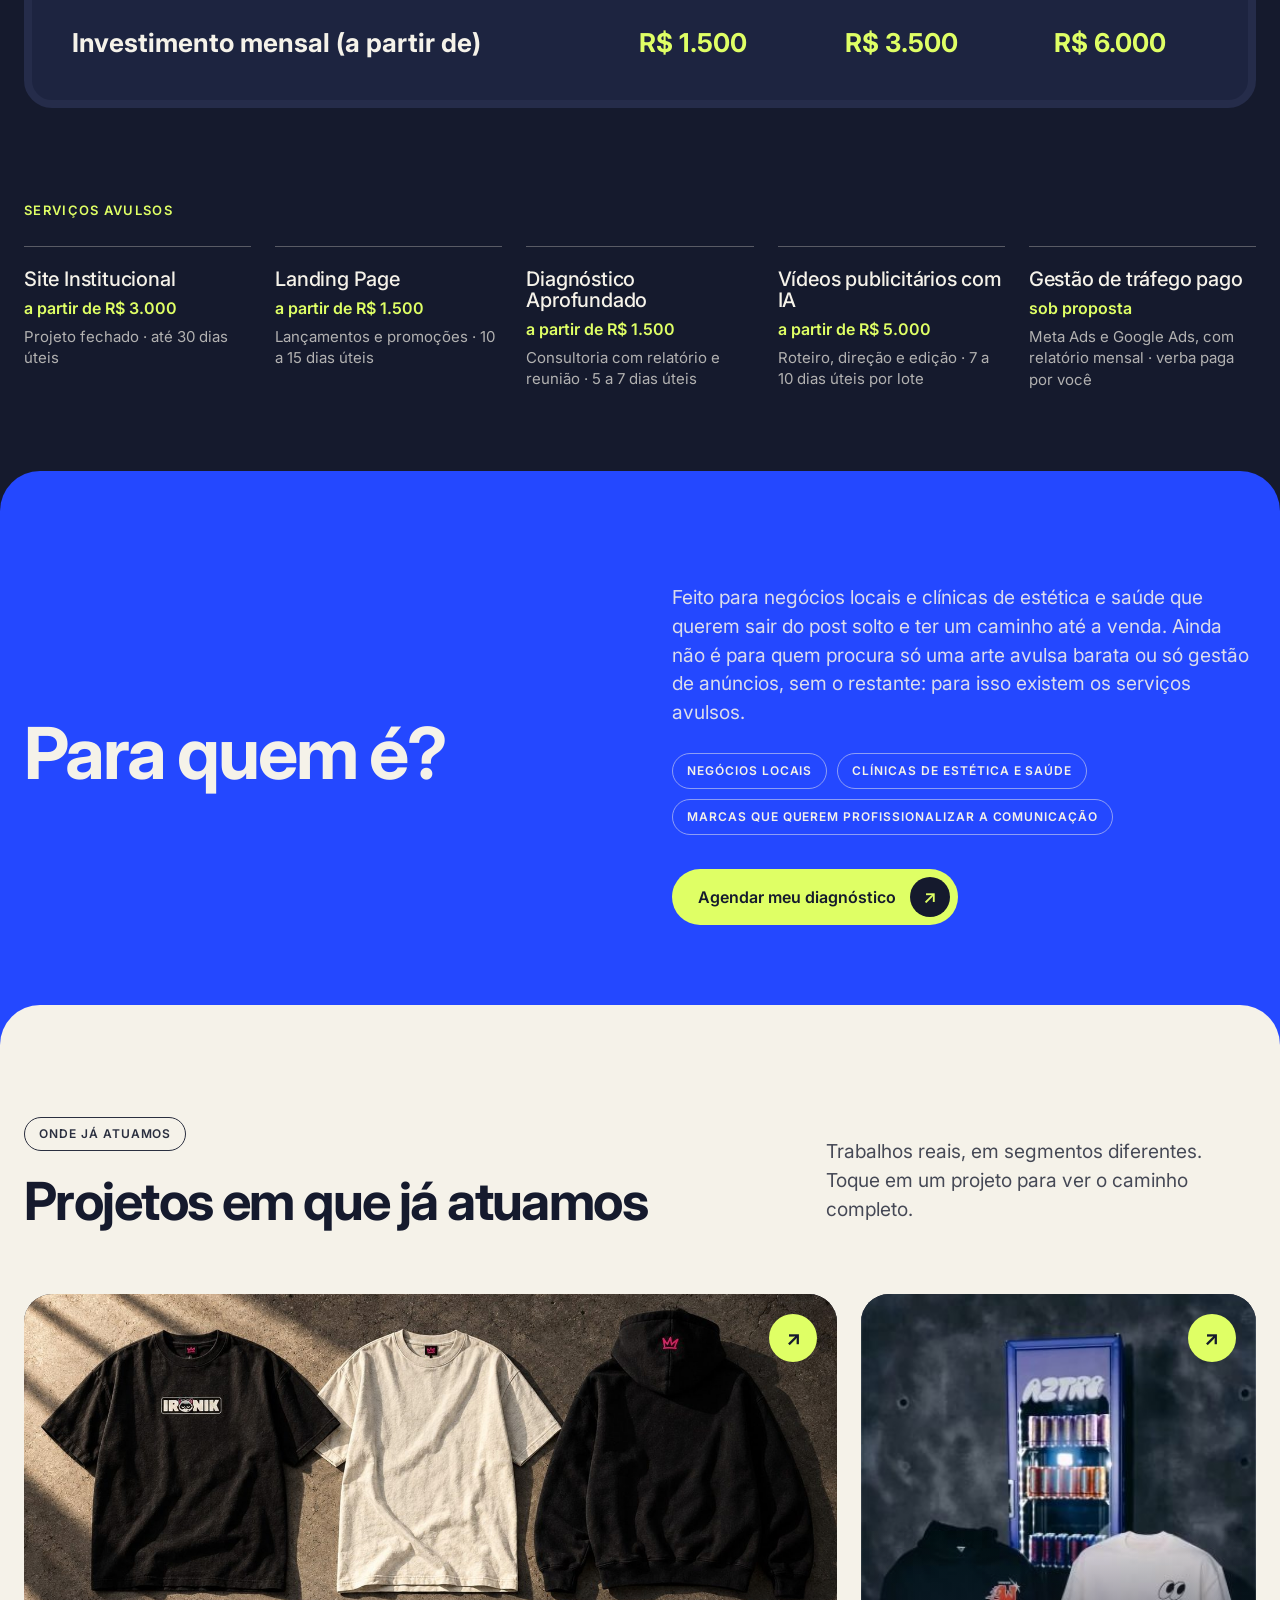
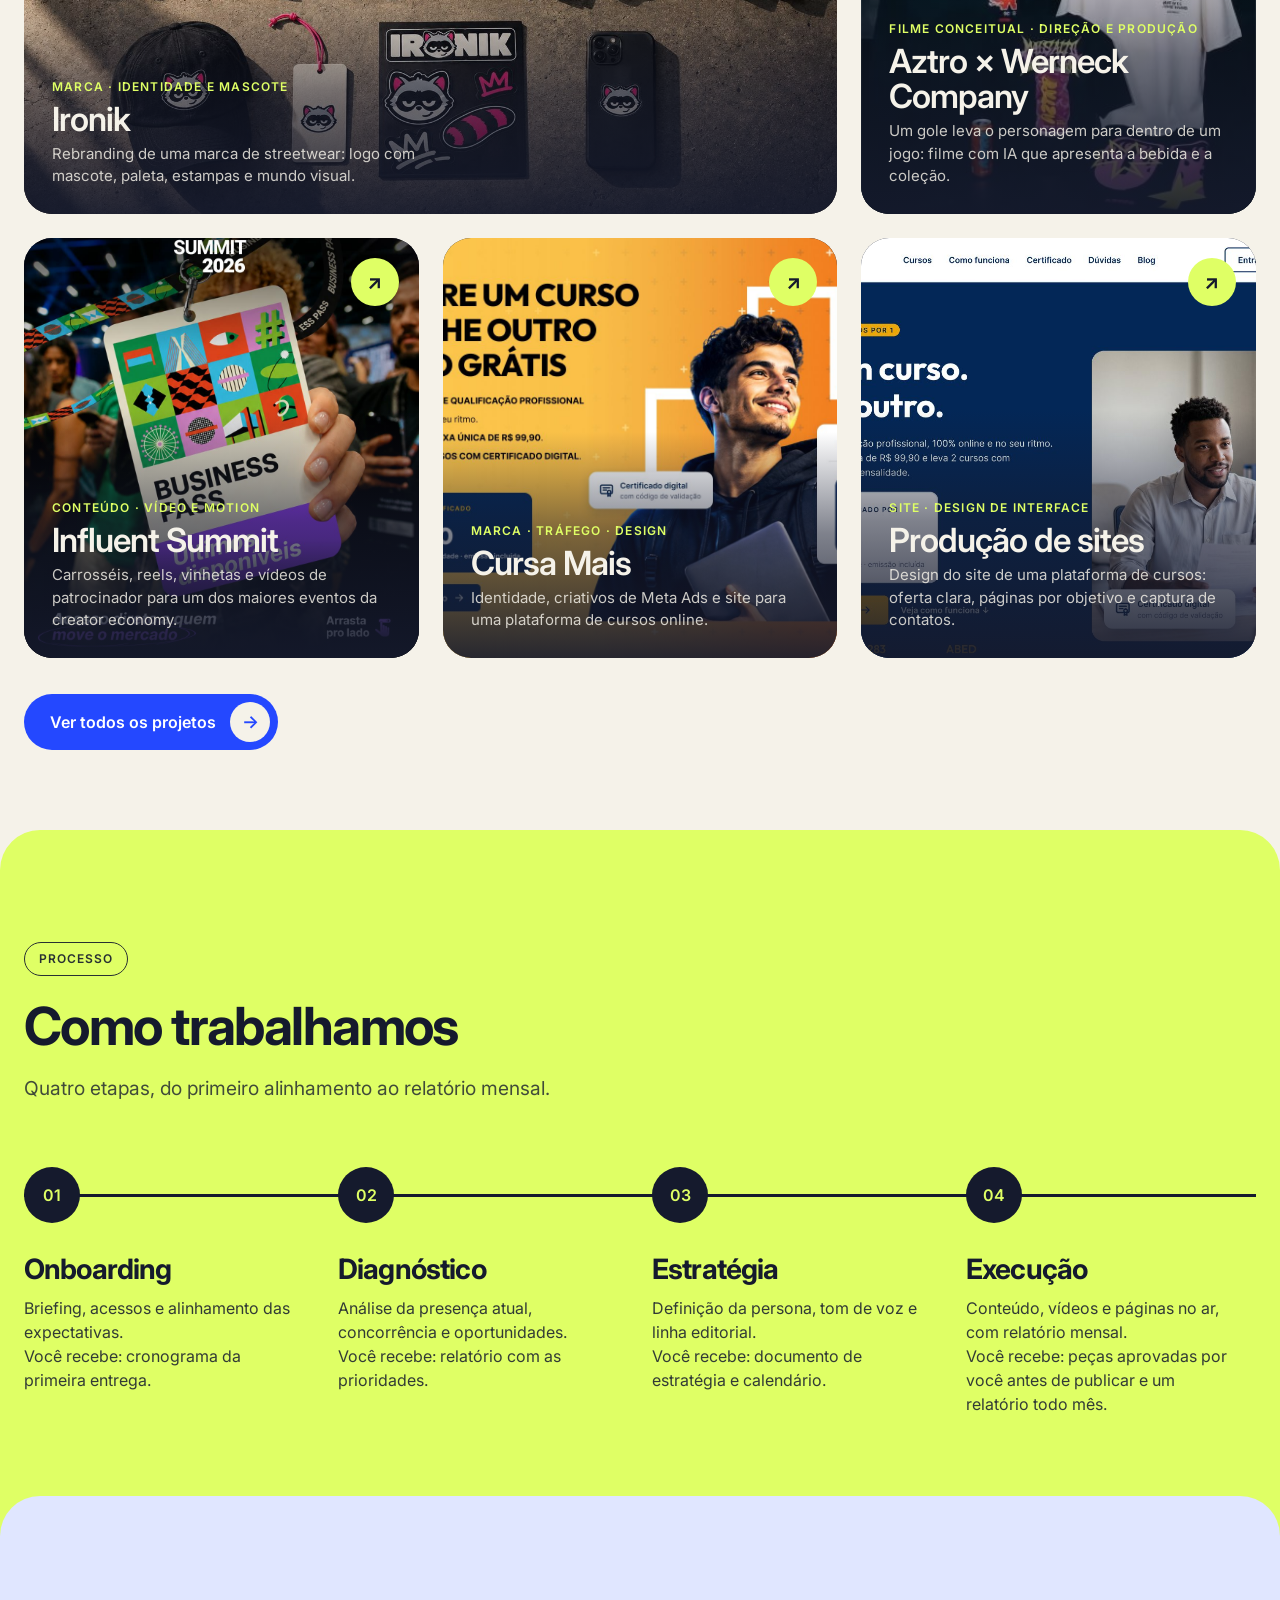
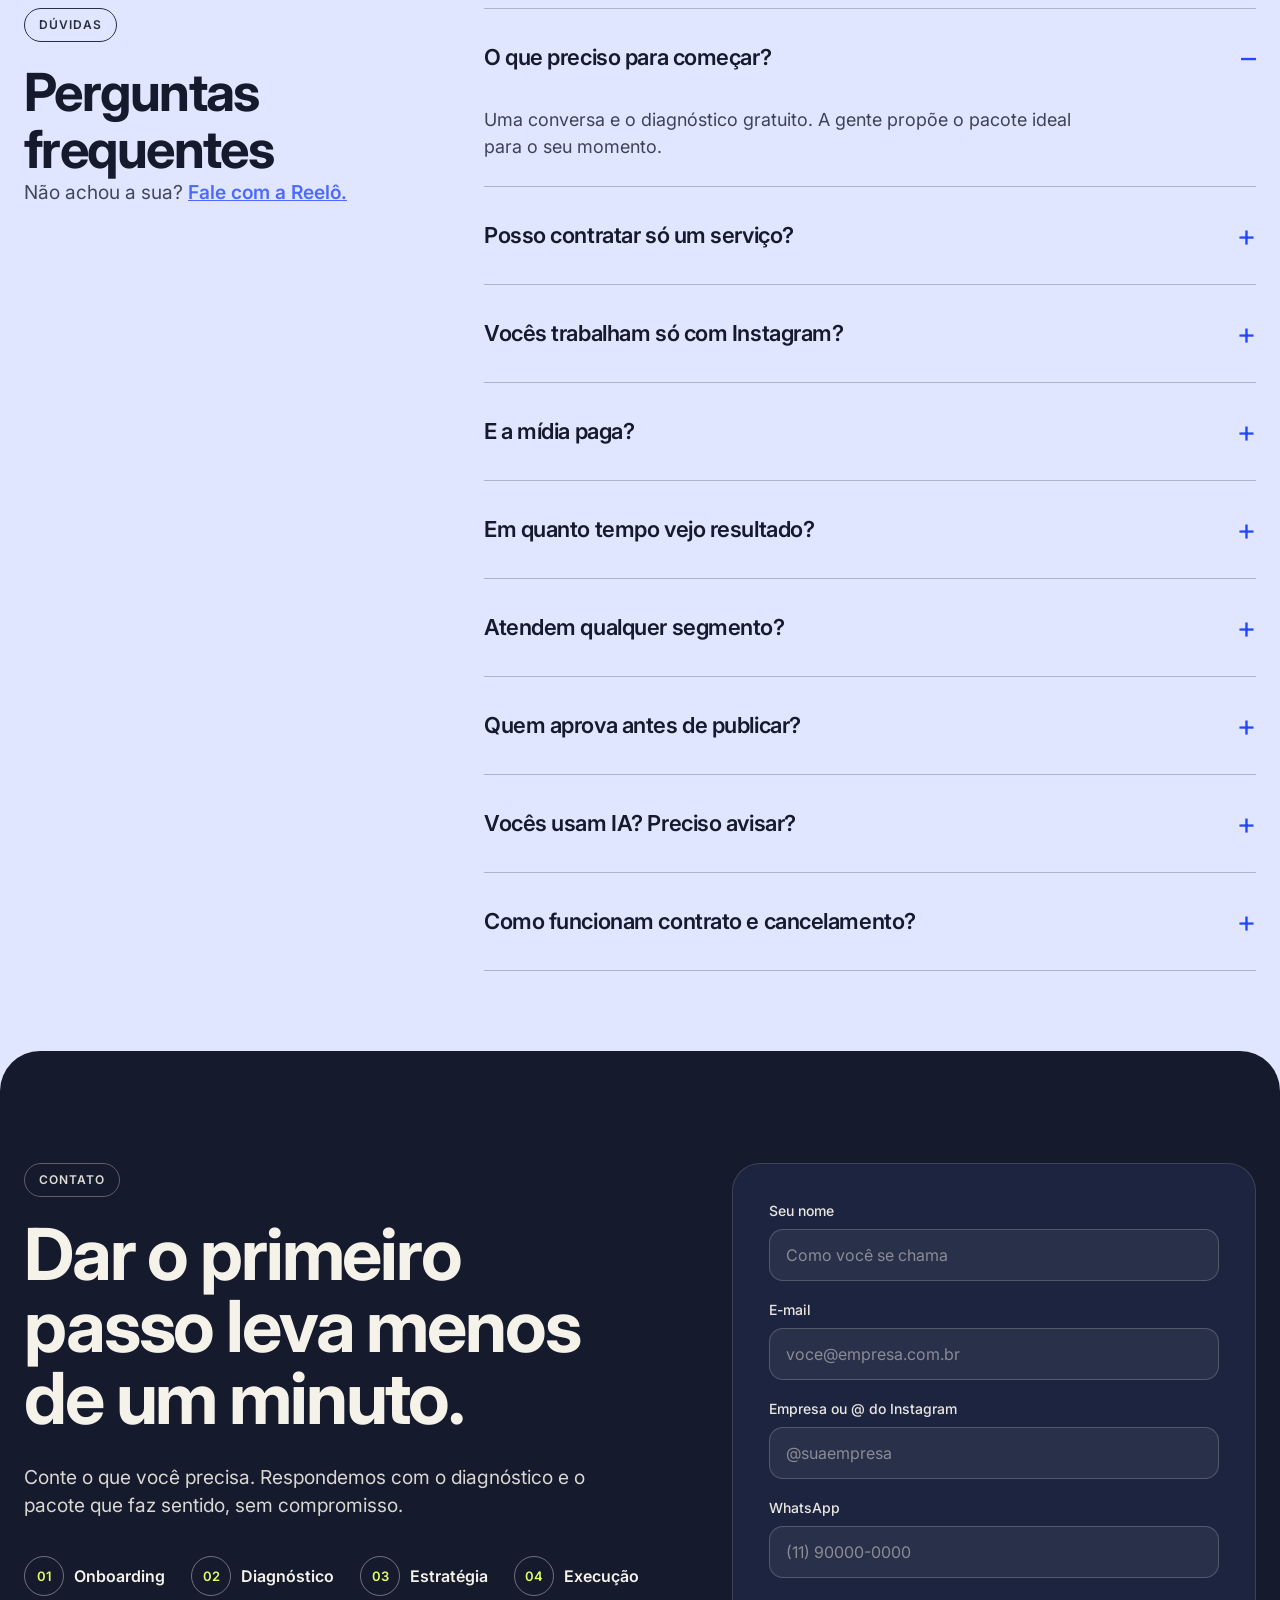
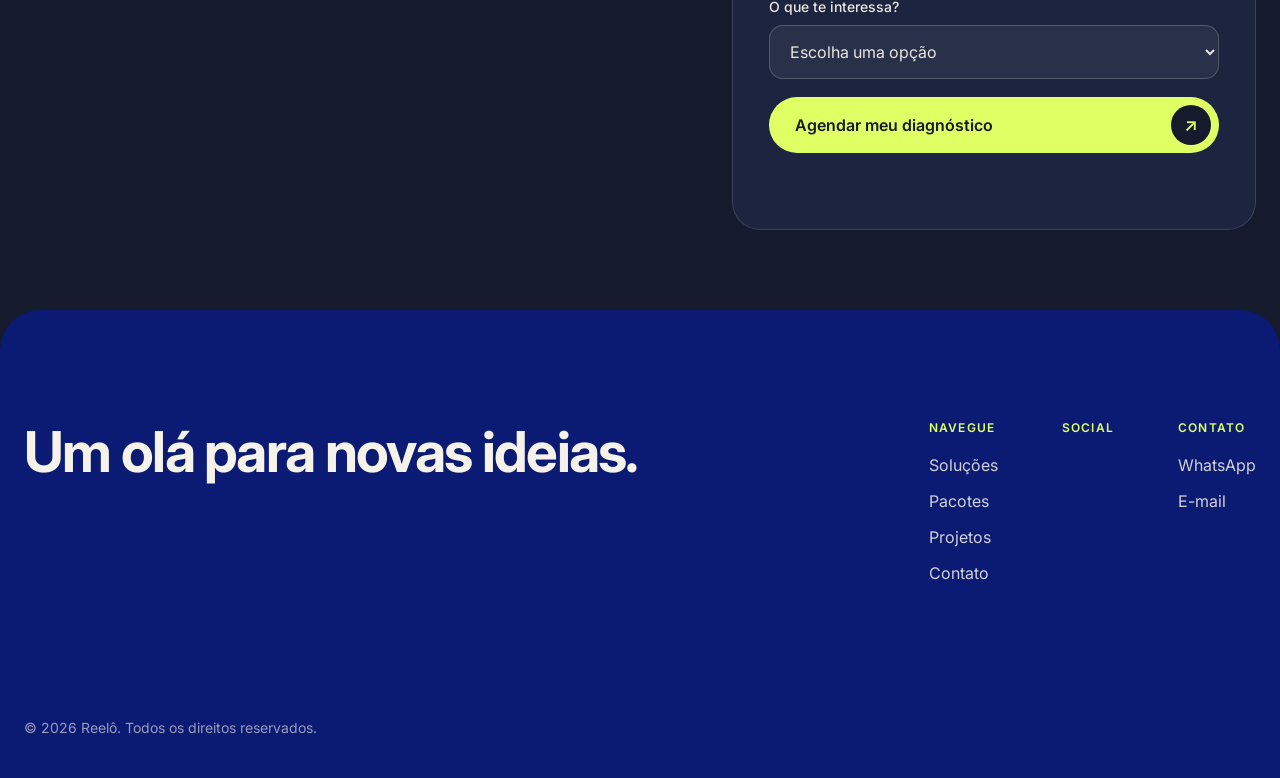
==== commit af3a1e85: "Add files via upload" ====
--- a/index.html
+++ b/index.html
@@ -19,6 +19,7 @@
 <link rel="stylesheet" href="projetos.css">
 <link rel="stylesheet" href="projetos.css">
 <link rel="stylesheet" href="projetos.css">
+<link rel="stylesheet" href="projetos.css">
 </head>
 <body>
 
@@ -239,7 +240,7 @@
 <section class="sec sec--creme" id="projetos">
   <div class="wrap">
     <header class="cab cab--lado"><div><span class="tag">Onde já atuamos</span><h2>Projetos em que já atuamos</h2></div><p class="lead lead--ink">Trabalhos reais, em segmentos diferentes. Toque em um projeto para ver o caminho completo.</p></header>
-    <div class="cards"><a class="card card--g" href="projeto-ironik.html" aria-label="Ver o projeto Ironik"><img src="assets/projetos/ironik-m-08.jpg" alt="Camisetas, boné, tag e adesivos da Ironik sobre concreto" loading="lazy" style="object-position:center"><span class="card__ir" aria-hidden="true">↗</span><span class="card__txt"><span class="card__cat">Marca · Identidade e mascote</span><h3>Ironik</h3><p>Rebranding de uma marca de streetwear: logo com mascote, paleta, estampas e mundo visual.</p></span></a><a class="card" href="projeto-aztro.html" aria-label="Ver o projeto Aztro × Werneck Company"><img src="assets/projetos/aztro-colecao.jpg" alt="Coleção da Werneck Company com a bebida Aztro sobre fundo escuro" loading="lazy" style="object-position:center"><span class="card__ir" aria-hidden="true">↗</span><span class="card__txt"><span class="card__cat">Filme conceitual · Direção e produção</span><h3>Aztro × Werneck Company</h3><p>Um gole leva o personagem para dentro de um jogo: filme com IA que apresenta a bebida e a coleção.</p></span></a><a class="card" href="projeto-influent-summit.html" aria-label="Ver o projeto Influent Summit"><img src="assets/projetos/influent-carrossel-07-slide-01.jpg" alt="Carrossel do Influent Summit 2026: Business Pass" loading="lazy" style="object-position:center"><span class="card__ir" aria-hidden="true">↗</span><span class="card__txt"><span class="card__cat">Conteúdo · Vídeo e motion</span><h3>Influent Summit</h3><p>Carrosséis, reels, vinhetas e vídeos de patrocinador para um dos maiores eventos da creator economy.</p></span></a><a class="card" href="projeto-cursa-mais.html" aria-label="Ver o projeto Cursa Mais"><img src="assets/projetos/cursamais-site-hero.jpg" alt="Home do site da Cursa+ com a oferta de dois cursos" loading="lazy" style="object-position:center"><span class="card__ir" aria-hidden="true">↗</span><span class="card__txt"><span class="card__cat">Marca · Tráfego · Design</span><h3>Cursa Mais</h3><p>Identidade, criativos de Meta Ads e site para uma plataforma de cursos online.</p></span></a><a class="card" href="projeto-sites.html" aria-label="Ver o projeto Produção de sites"><img src="assets/projetos/sites-reelo-home.jpg" alt="Home do site da Reelô" loading="lazy" style="object-position:85% 50%"><span class="card__ir" aria-hidden="true">↗</span><span class="card__txt"><span class="card__cat">Site · Design e código</span><h3>Produção de sites</h3><p>Sites que a Reelô desenhou e colocou no ar: da home de agência ao site de cursos.</p></span></a></div>
+    <div class="cards"><a class="card card--g" href="projeto-ironik.html" aria-label="Ver o projeto Ironik"><img src="assets/projetos/ironik-m-08.jpg" alt="Camisetas, boné, tag e adesivos da Ironik sobre concreto" loading="lazy" style="object-position:center"><span class="card__ir" aria-hidden="true">↗</span><span class="card__txt"><span class="card__cat">Marca · Identidade e mascote</span><h3>Ironik</h3><p>Rebranding de uma marca de streetwear: logo com mascote, paleta, estampas e mundo visual.</p></span></a><a class="card" href="projeto-aztro.html" aria-label="Ver o projeto Aztro × Werneck Company"><img src="assets/projetos/aztro-colecao.jpg" alt="Coleção da Werneck Company com a bebida Aztro sobre fundo escuro" loading="lazy" style="object-position:center"><span class="card__ir" aria-hidden="true">↗</span><span class="card__txt"><span class="card__cat">Filme conceitual · Direção e produção</span><h3>Aztro × Werneck Company</h3><p>Um gole leva o personagem para dentro de um jogo: filme com IA que apresenta a bebida e a coleção.</p></span></a><a class="card" href="projeto-influent-summit.html" aria-label="Ver o projeto Influent Summit"><img src="assets/projetos/influent-carrossel-07-slide-01.jpg" alt="Carrossel do Influent Summit 2026: Business Pass" loading="lazy" style="object-position:center"><span class="card__ir" aria-hidden="true">↗</span><span class="card__txt"><span class="card__cat">Conteúdo · Vídeo e motion</span><h3>Influent Summit</h3><p>Carrosséis, reels, vinhetas e vídeos de patrocinador para um dos maiores eventos da creator economy.</p></span></a><a class="card" href="projeto-cursa-mais.html" aria-label="Ver o projeto Cursa Mais"><img src="assets/projetos/cursamais-site-hero.jpg" alt="Home do site da Cursa+ com a oferta de dois cursos" loading="lazy" style="object-position:center"><span class="card__ir" aria-hidden="true">↗</span><span class="card__txt"><span class="card__cat">Marca · Tráfego · Design</span><h3>Cursa Mais</h3><p>Identidade, criativos de Meta Ads e site para uma plataforma de cursos online.</p></span></a><a class="card" href="projeto-sites.html" aria-label="Ver o projeto Produção de sites"><img src="assets/projetos/sites-home.jpg" alt="Home do site da Cursa+ com a oferta de dois cursos" loading="lazy" style="object-position:center"><span class="card__ir" aria-hidden="true">↗</span><span class="card__txt"><span class="card__cat">Site · Design de interface</span><h3>Produção de sites</h3><p>Design do site de uma plataforma de cursos: oferta clara, páginas por objetivo e captura de contatos.</p></span></a></div>
     <p style="margin-top:36px"><a class="btn btn--azul" href="portfolio.html">Ver todos os projetos <span class="btn__c">→</span></a></p>
   </div>
 </section>
--- a/projetos.css
+++ b/projetos.css
@@ -88,3 +88,19 @@
 .tira--c img{aspect-ratio:3/4}
 .tira--a img{aspect-ratio:4/5}
 .tira--vid figure{display:flex;flex-direction:column}
+
+.tira--n{max-width:640px}
+.tira--n img{aspect-ratio:auto;object-fit:contain;background:transparent;border-radius:24px}
+
+.tira--4.tira--h{grid-template-columns:repeat(2,1fr)}
+
+.vid{position:relative;display:block;width:100%;padding:0;border:0;background:none;cursor:pointer;border-radius:20px;overflow:hidden;font:inherit}
+.vid img{transition:transform .5s ease}.vid:hover img{transform:scale(1.03)}
+.vid__play{position:absolute;left:50%;top:50%;width:68px;height:68px;margin:-34px 0 0 -34px;border-radius:50%;background:var(--cha);box-shadow:0 8px 28px rgba(0,0,0,.35);transition:transform .2s ease}
+.vid__play::after{content:"";position:absolute;left:27px;top:20px;border-left:20px solid var(--ink);border-top:14px solid transparent;border-bottom:14px solid transparent}
+.vid:hover .vid__play{transform:scale(1.08)}
+.vid:focus-visible{outline:3px solid var(--azul);outline-offset:4px}
+.video video{object-fit:contain;background:#000}
+.lb{position:fixed;inset:0;z-index:100;background:rgba(11,16,32,.92);display:grid;place-items:center;padding:24px;backdrop-filter:blur(6px)}
+.lb video{max-width:min(92vw,520px);max-height:88vh;border-radius:20px;background:#000;box-shadow:0 30px 80px rgba(0,0,0,.5)}
+.lb__x{position:absolute;top:18px;right:18px;width:48px;height:48px;border-radius:50%;border:0;background:var(--cha);color:var(--ink);font:700 22px/1 'Inter',sans-serif;cursor:pointer}
--- a/projetos.css
+++ b/projetos.css
@@ -88,3 +88,19 @@
 .tira--c img{aspect-ratio:3/4}
 .tira--a img{aspect-ratio:4/5}
 .tira--vid figure{display:flex;flex-direction:column}
+
+.tira--n{max-width:640px}
+.tira--n img{aspect-ratio:auto;object-fit:contain;background:transparent;border-radius:24px}
+
+.tira--4.tira--h{grid-template-columns:repeat(2,1fr)}
+
+.vid{position:relative;display:block;width:100%;padding:0;border:0;background:none;cursor:pointer;border-radius:20px;overflow:hidden;font:inherit}
+.vid img{transition:transform .5s ease}.vid:hover img{transform:scale(1.03)}
+.vid__play{position:absolute;left:50%;top:50%;width:68px;height:68px;margin:-34px 0 0 -34px;border-radius:50%;background:var(--cha);box-shadow:0 8px 28px rgba(0,0,0,.35);transition:transform .2s ease}
+.vid__play::after{content:"";position:absolute;left:27px;top:20px;border-left:20px solid var(--ink);border-top:14px solid transparent;border-bottom:14px solid transparent}
+.vid:hover .vid__play{transform:scale(1.08)}
+.vid:focus-visible{outline:3px solid var(--azul);outline-offset:4px}
+.video video{object-fit:contain;background:#000}
+.lb{position:fixed;inset:0;z-index:100;background:rgba(11,16,32,.92);display:grid;place-items:center;padding:24px;backdrop-filter:blur(6px)}
+.lb video{max-width:min(92vw,520px);max-height:88vh;border-radius:20px;background:#000;box-shadow:0 30px 80px rgba(0,0,0,.5)}
+.lb__x{position:absolute;top:18px;right:18px;width:48px;height:48px;border-radius:50%;border:0;background:var(--cha);color:var(--ink);font:700 22px/1 'Inter',sans-serif;cursor:pointer}
--- a/projetos.css
+++ b/projetos.css
@@ -88,3 +88,19 @@
 .tira--c img{aspect-ratio:3/4}
 .tira--a img{aspect-ratio:4/5}
 .tira--vid figure{display:flex;flex-direction:column}
+
+.tira--n{max-width:640px}
+.tira--n img{aspect-ratio:auto;object-fit:contain;background:transparent;border-radius:24px}
+
+.tira--4.tira--h{grid-template-columns:repeat(2,1fr)}
+
+.vid{position:relative;display:block;width:100%;padding:0;border:0;background:none;cursor:pointer;border-radius:20px;overflow:hidden;font:inherit}
+.vid img{transition:transform .5s ease}.vid:hover img{transform:scale(1.03)}
+.vid__play{position:absolute;left:50%;top:50%;width:68px;height:68px;margin:-34px 0 0 -34px;border-radius:50%;background:var(--cha);box-shadow:0 8px 28px rgba(0,0,0,.35);transition:transform .2s ease}
+.vid__play::after{content:"";position:absolute;left:27px;top:20px;border-left:20px solid var(--ink);border-top:14px solid transparent;border-bottom:14px solid transparent}
+.vid:hover .vid__play{transform:scale(1.08)}
+.vid:focus-visible{outline:3px solid var(--azul);outline-offset:4px}
+.video video{object-fit:contain;background:#000}
+.lb{position:fixed;inset:0;z-index:100;background:rgba(11,16,32,.92);display:grid;place-items:center;padding:24px;backdrop-filter:blur(6px)}
+.lb video{max-width:min(92vw,520px);max-height:88vh;border-radius:20px;background:#000;box-shadow:0 30px 80px rgba(0,0,0,.5)}
+.lb__x{position:absolute;top:18px;right:18px;width:48px;height:48px;border-radius:50%;border:0;background:var(--cha);color:var(--ink);font:700 22px/1 'Inter',sans-serif;cursor:pointer}
--- a/projetos.css
+++ b/projetos.css
@@ -88,3 +88,19 @@
 .tira--c img{aspect-ratio:3/4}
 .tira--a img{aspect-ratio:4/5}
 .tira--vid figure{display:flex;flex-direction:column}
+
+.tira--n{max-width:640px}
+.tira--n img{aspect-ratio:auto;object-fit:contain;background:transparent;border-radius:24px}
+
+.tira--4.tira--h{grid-template-columns:repeat(2,1fr)}
+
+.vid{position:relative;display:block;width:100%;padding:0;border:0;background:none;cursor:pointer;border-radius:20px;overflow:hidden;font:inherit}
+.vid img{transition:transform .5s ease}.vid:hover img{transform:scale(1.03)}
+.vid__play{position:absolute;left:50%;top:50%;width:68px;height:68px;margin:-34px 0 0 -34px;border-radius:50%;background:var(--cha);box-shadow:0 8px 28px rgba(0,0,0,.35);transition:transform .2s ease}
+.vid__play::after{content:"";position:absolute;left:27px;top:20px;border-left:20px solid var(--ink);border-top:14px solid transparent;border-bottom:14px solid transparent}
+.vid:hover .vid__play{transform:scale(1.08)}
+.vid:focus-visible{outline:3px solid var(--azul);outline-offset:4px}
+.video video{object-fit:contain;background:#000}
+.lb{position:fixed;inset:0;z-index:100;background:rgba(11,16,32,.92);display:grid;place-items:center;padding:24px;backdrop-filter:blur(6px)}
+.lb video{max-width:min(92vw,520px);max-height:88vh;border-radius:20px;background:#000;box-shadow:0 30px 80px rgba(0,0,0,.5)}
+.lb__x{position:absolute;top:18px;right:18px;width:48px;height:48px;border-radius:50%;border:0;background:var(--cha);color:var(--ink);font:700 22px/1 'Inter',sans-serif;cursor:pointer}
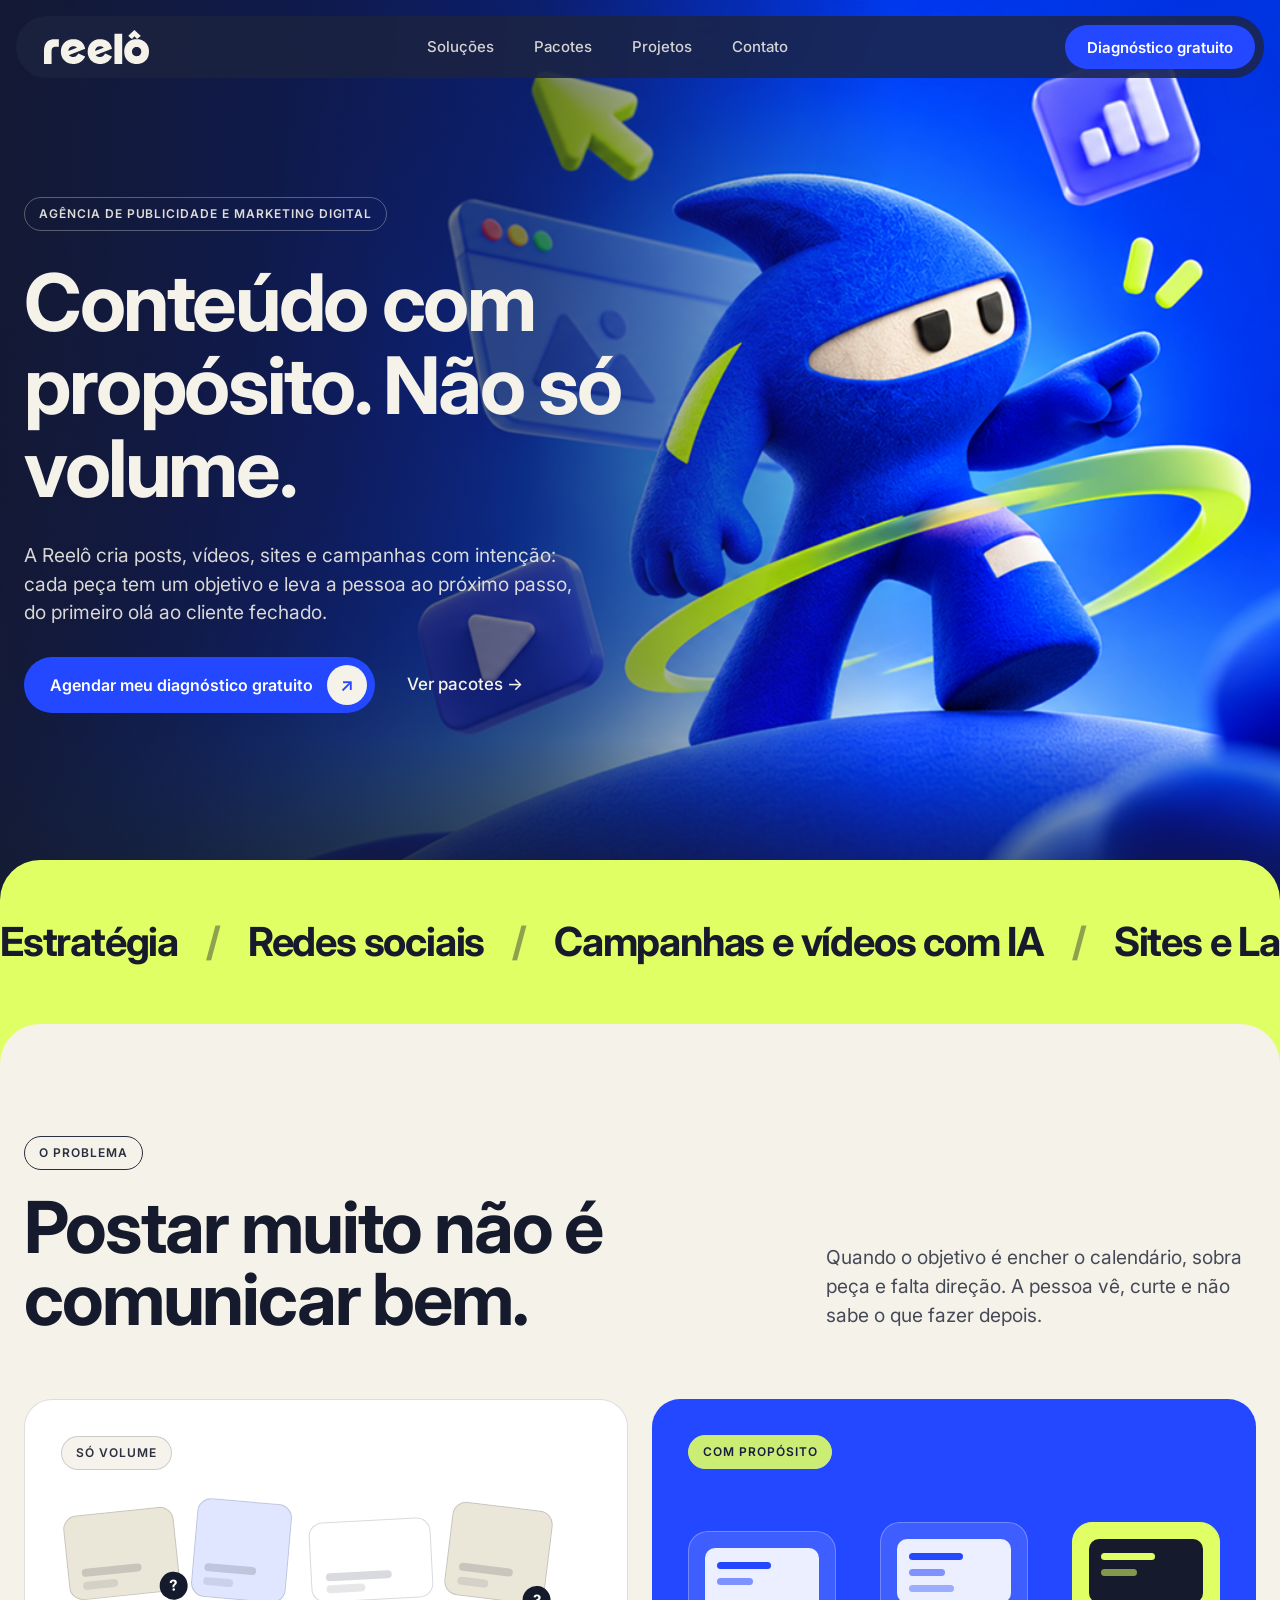
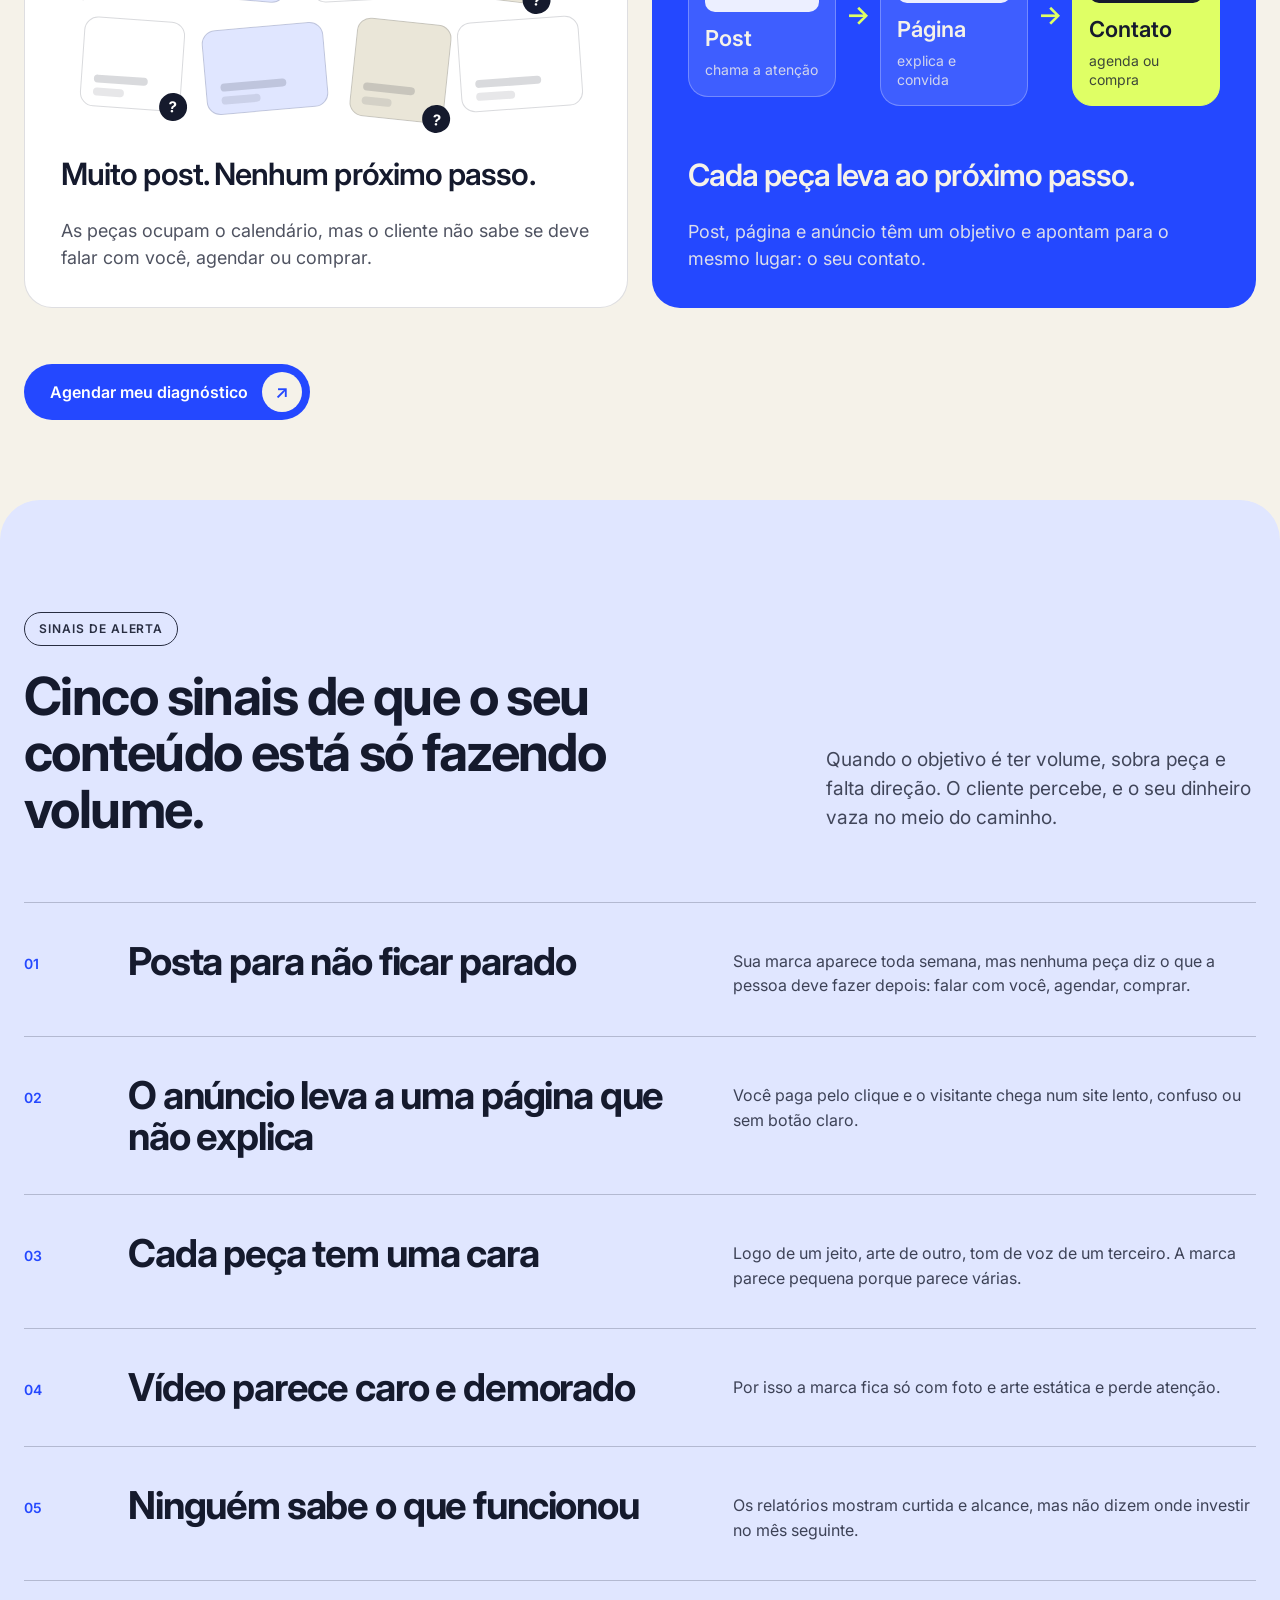
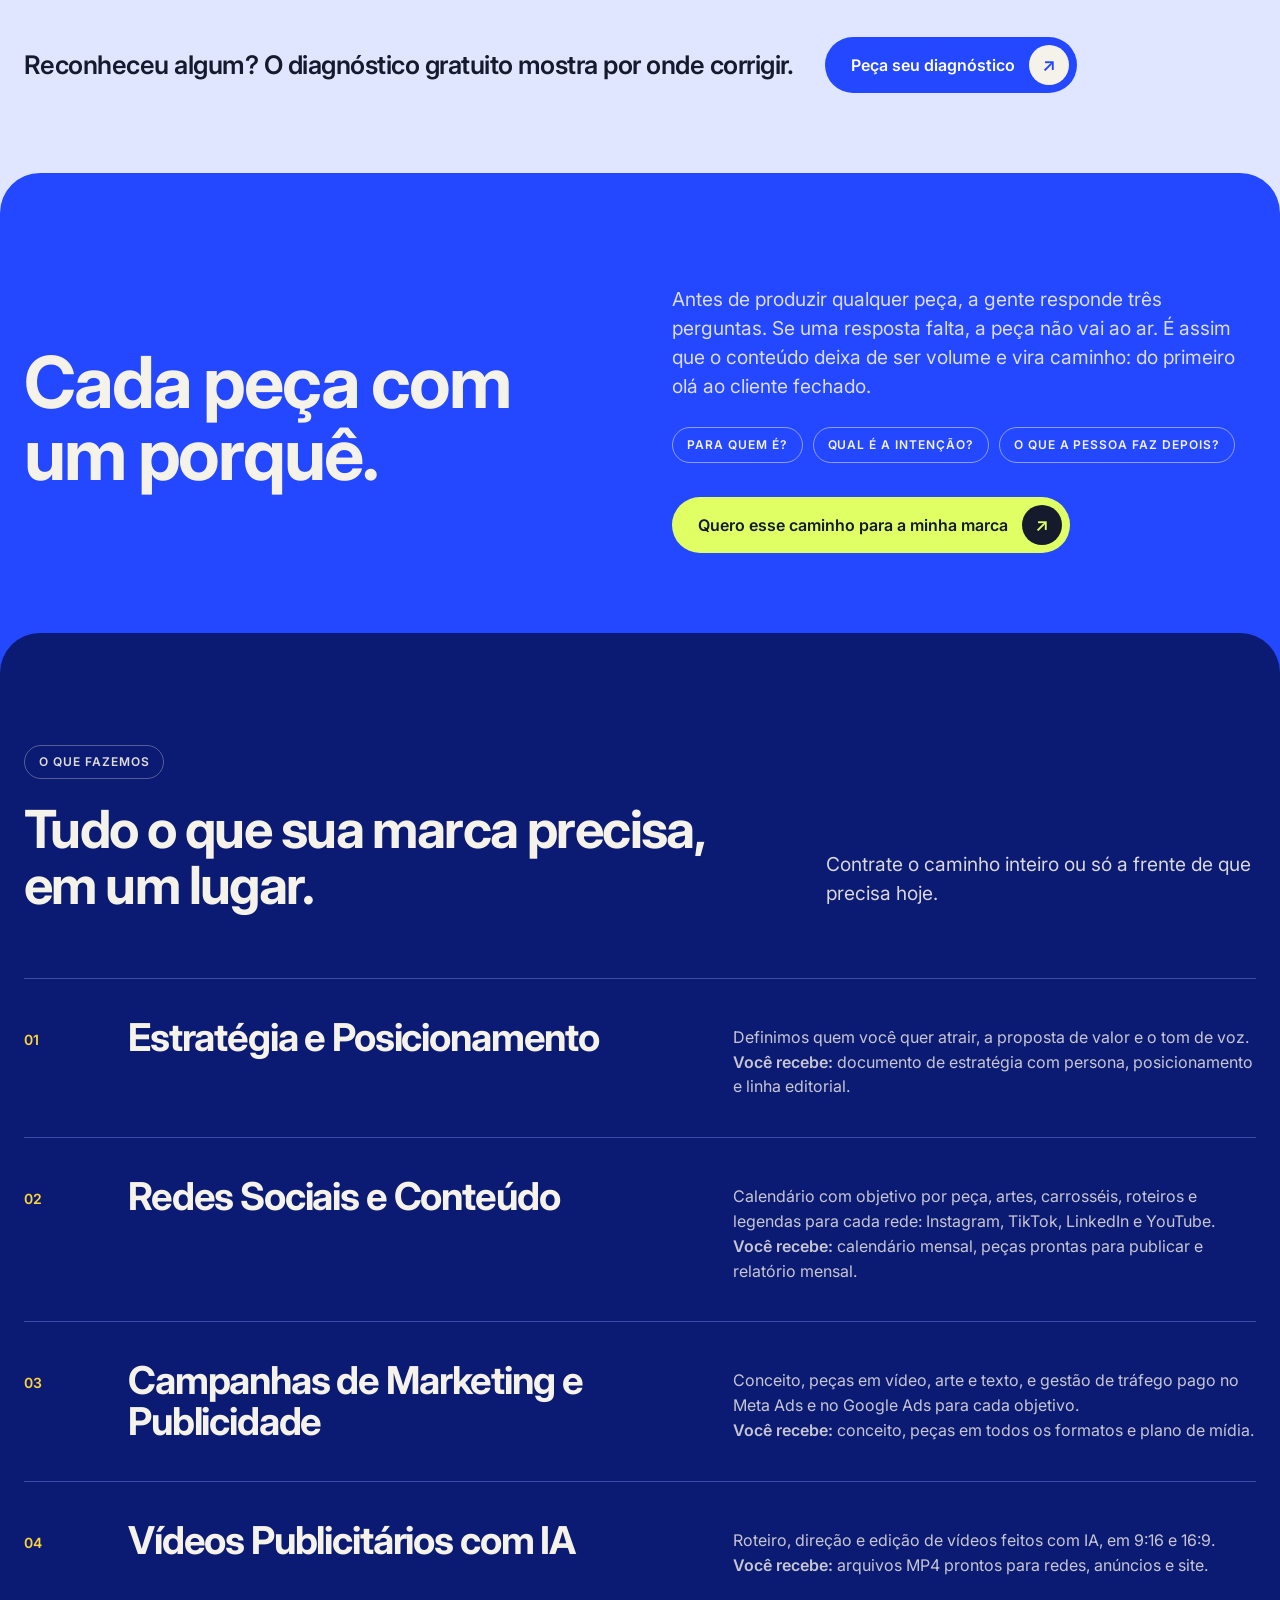
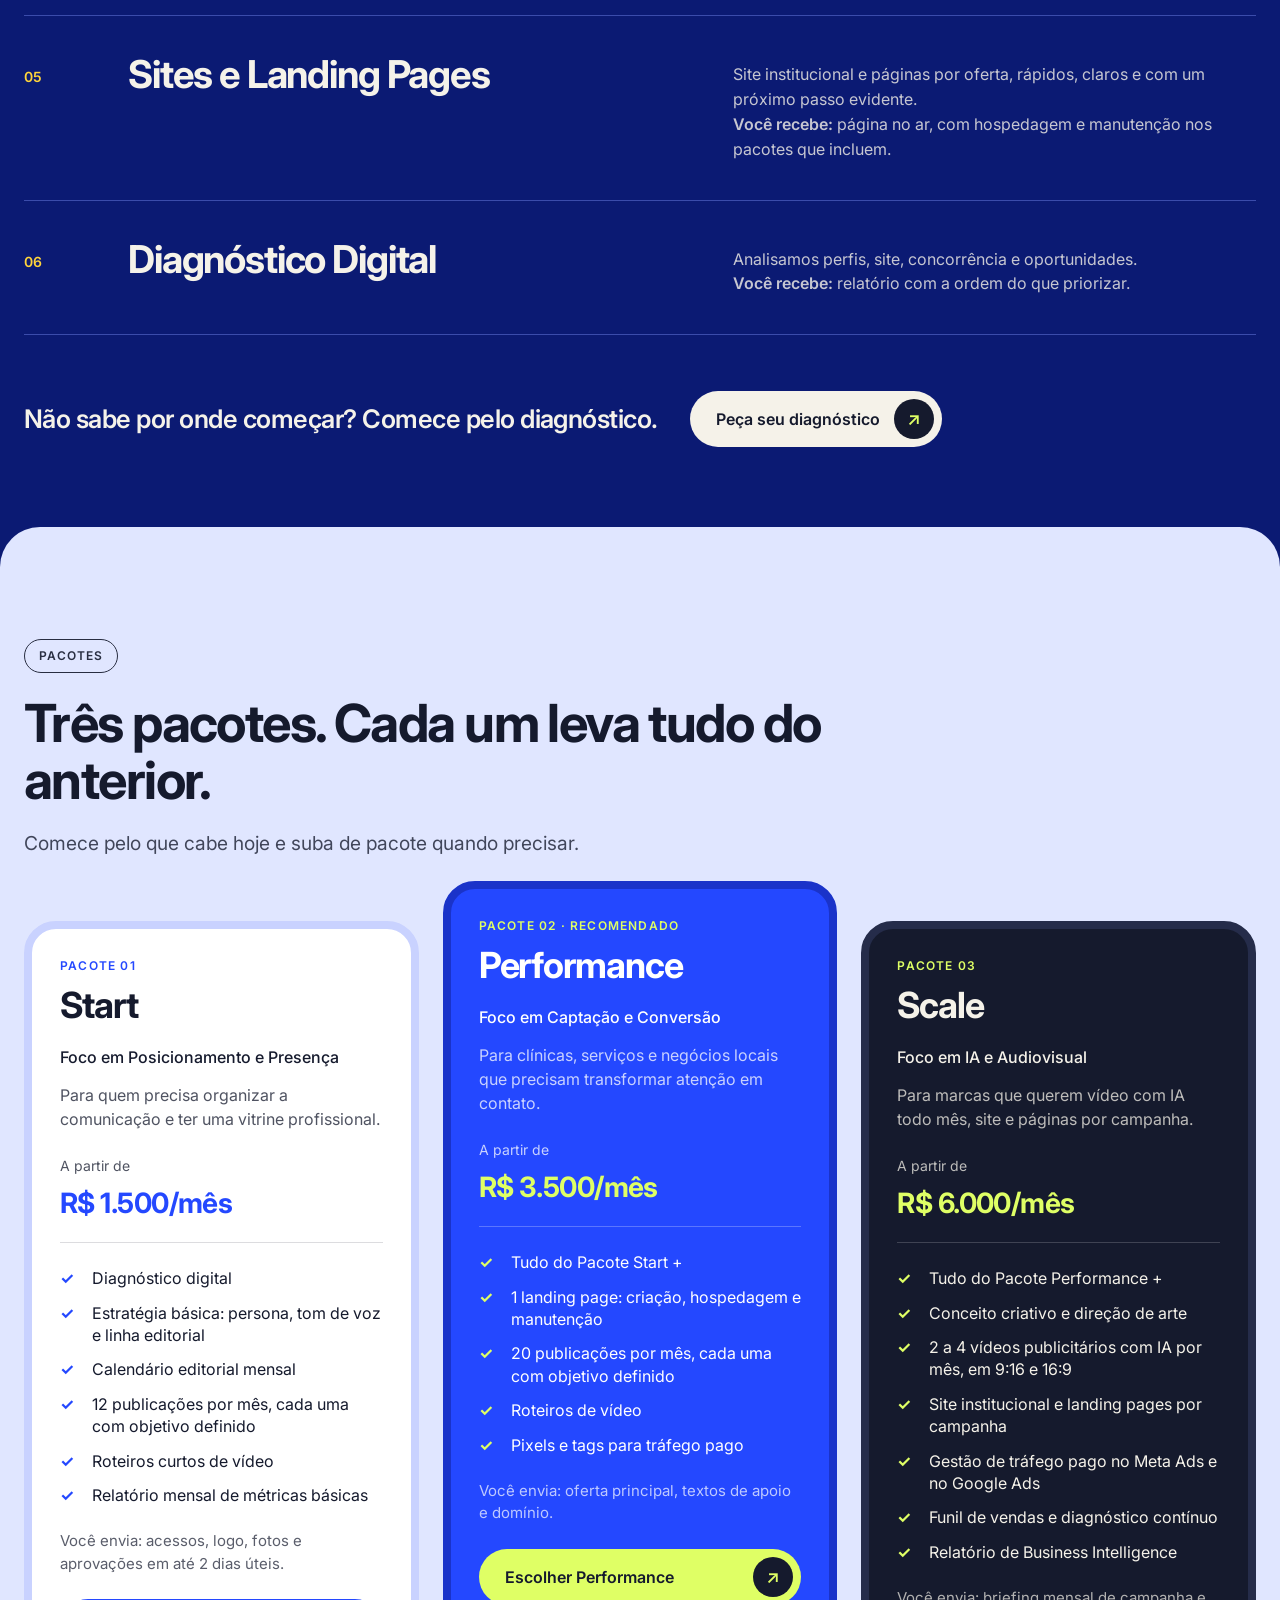
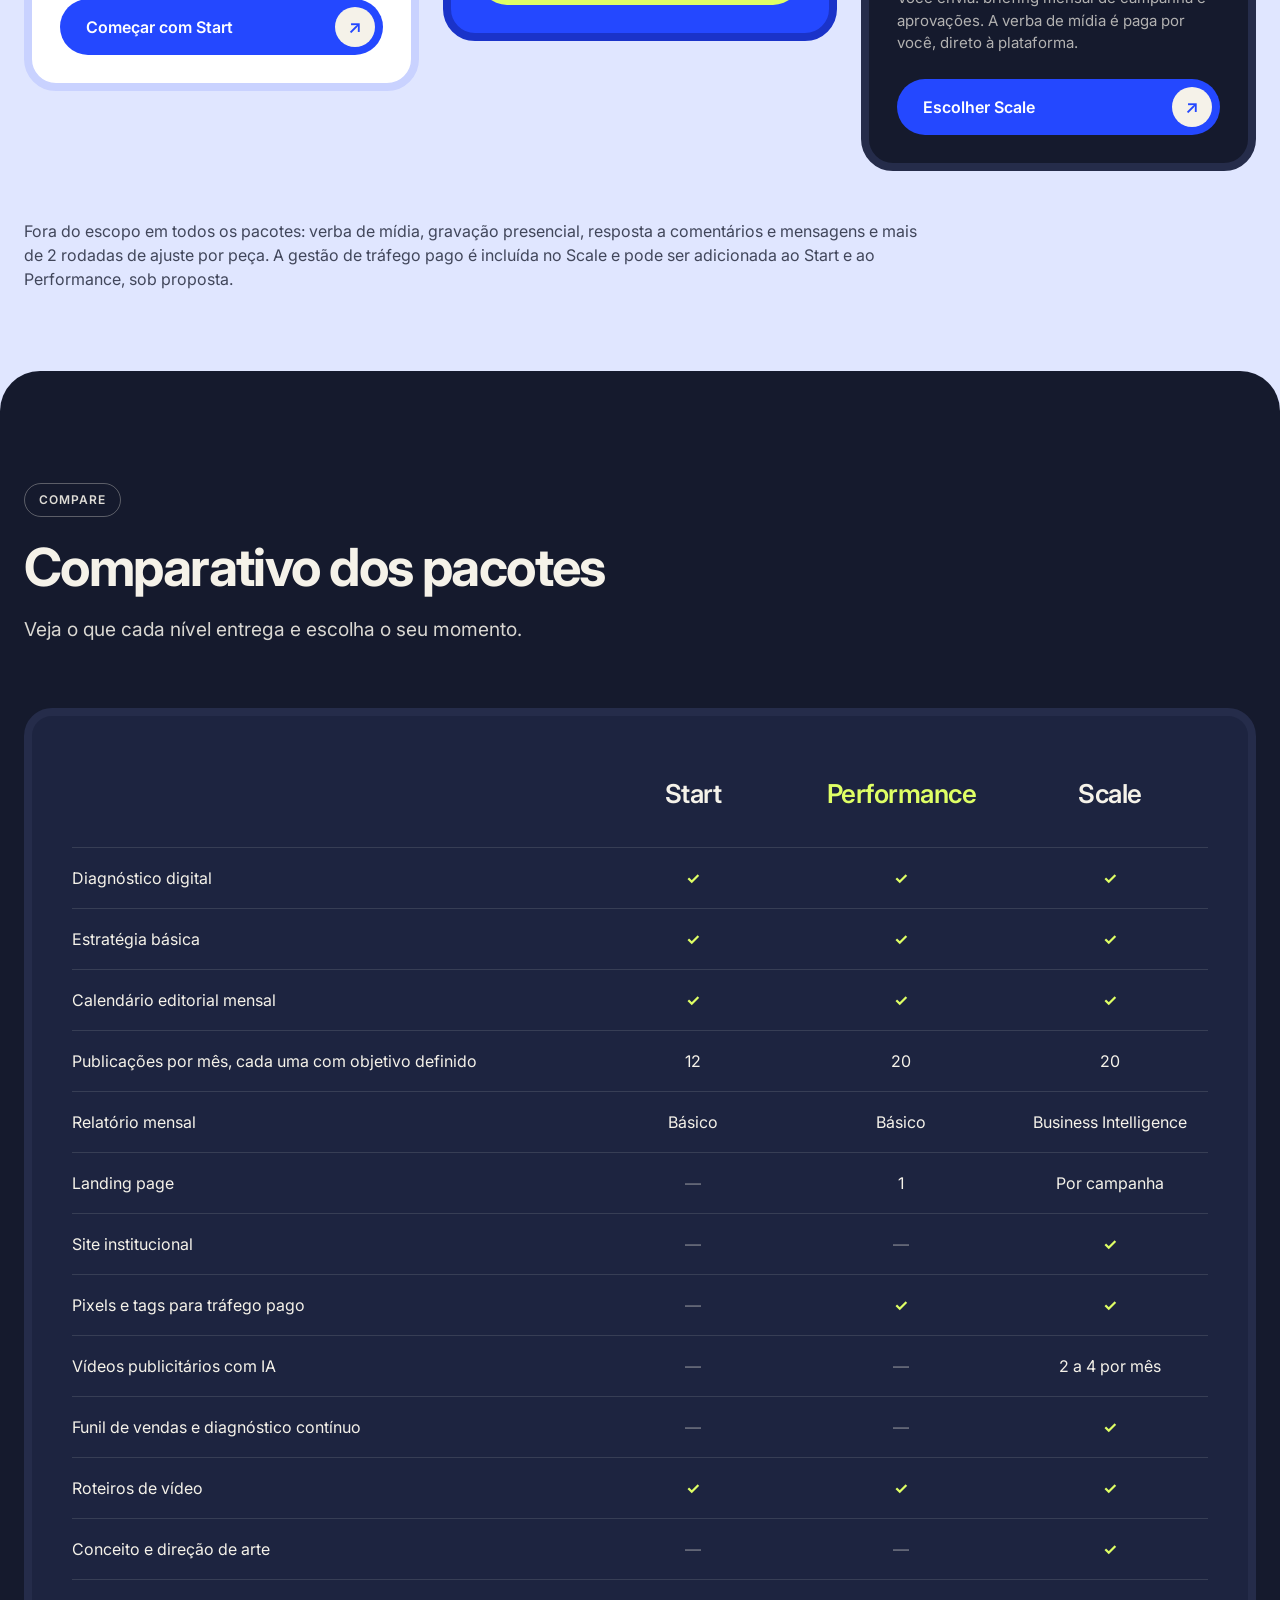
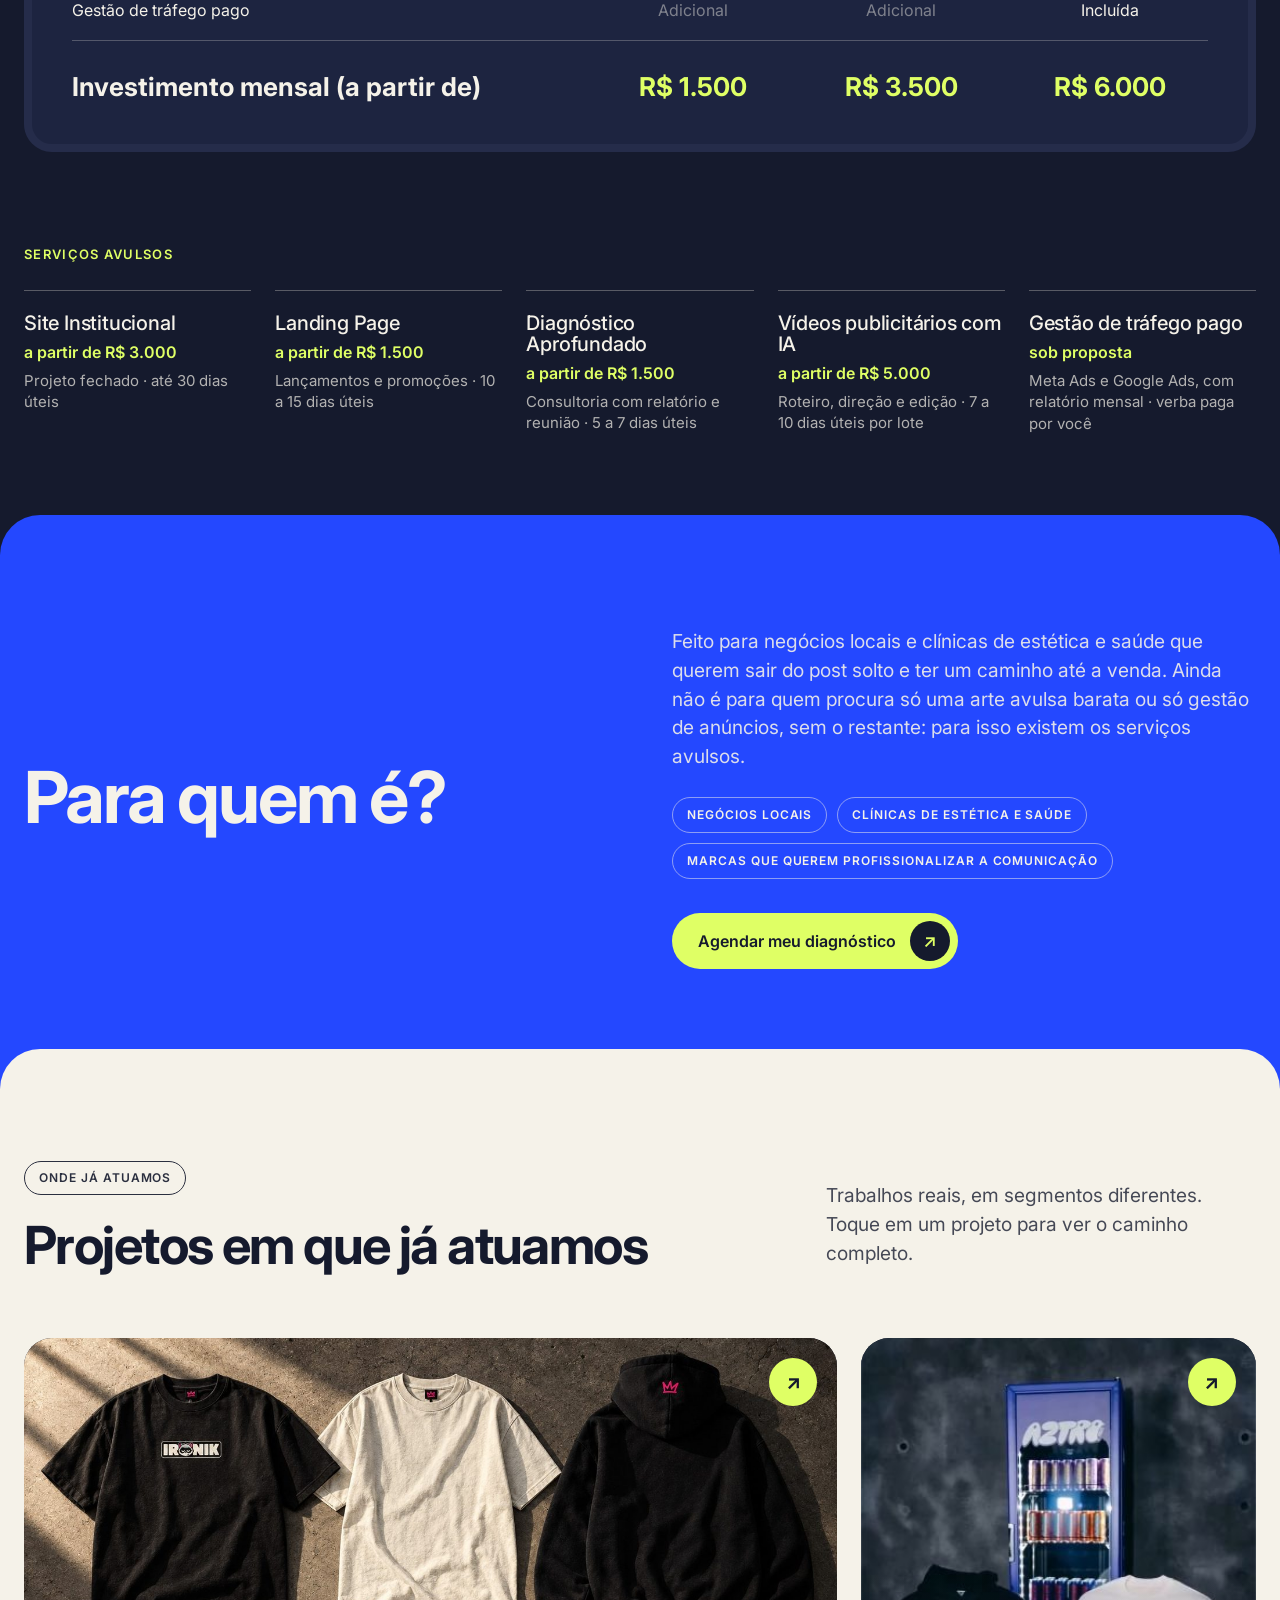
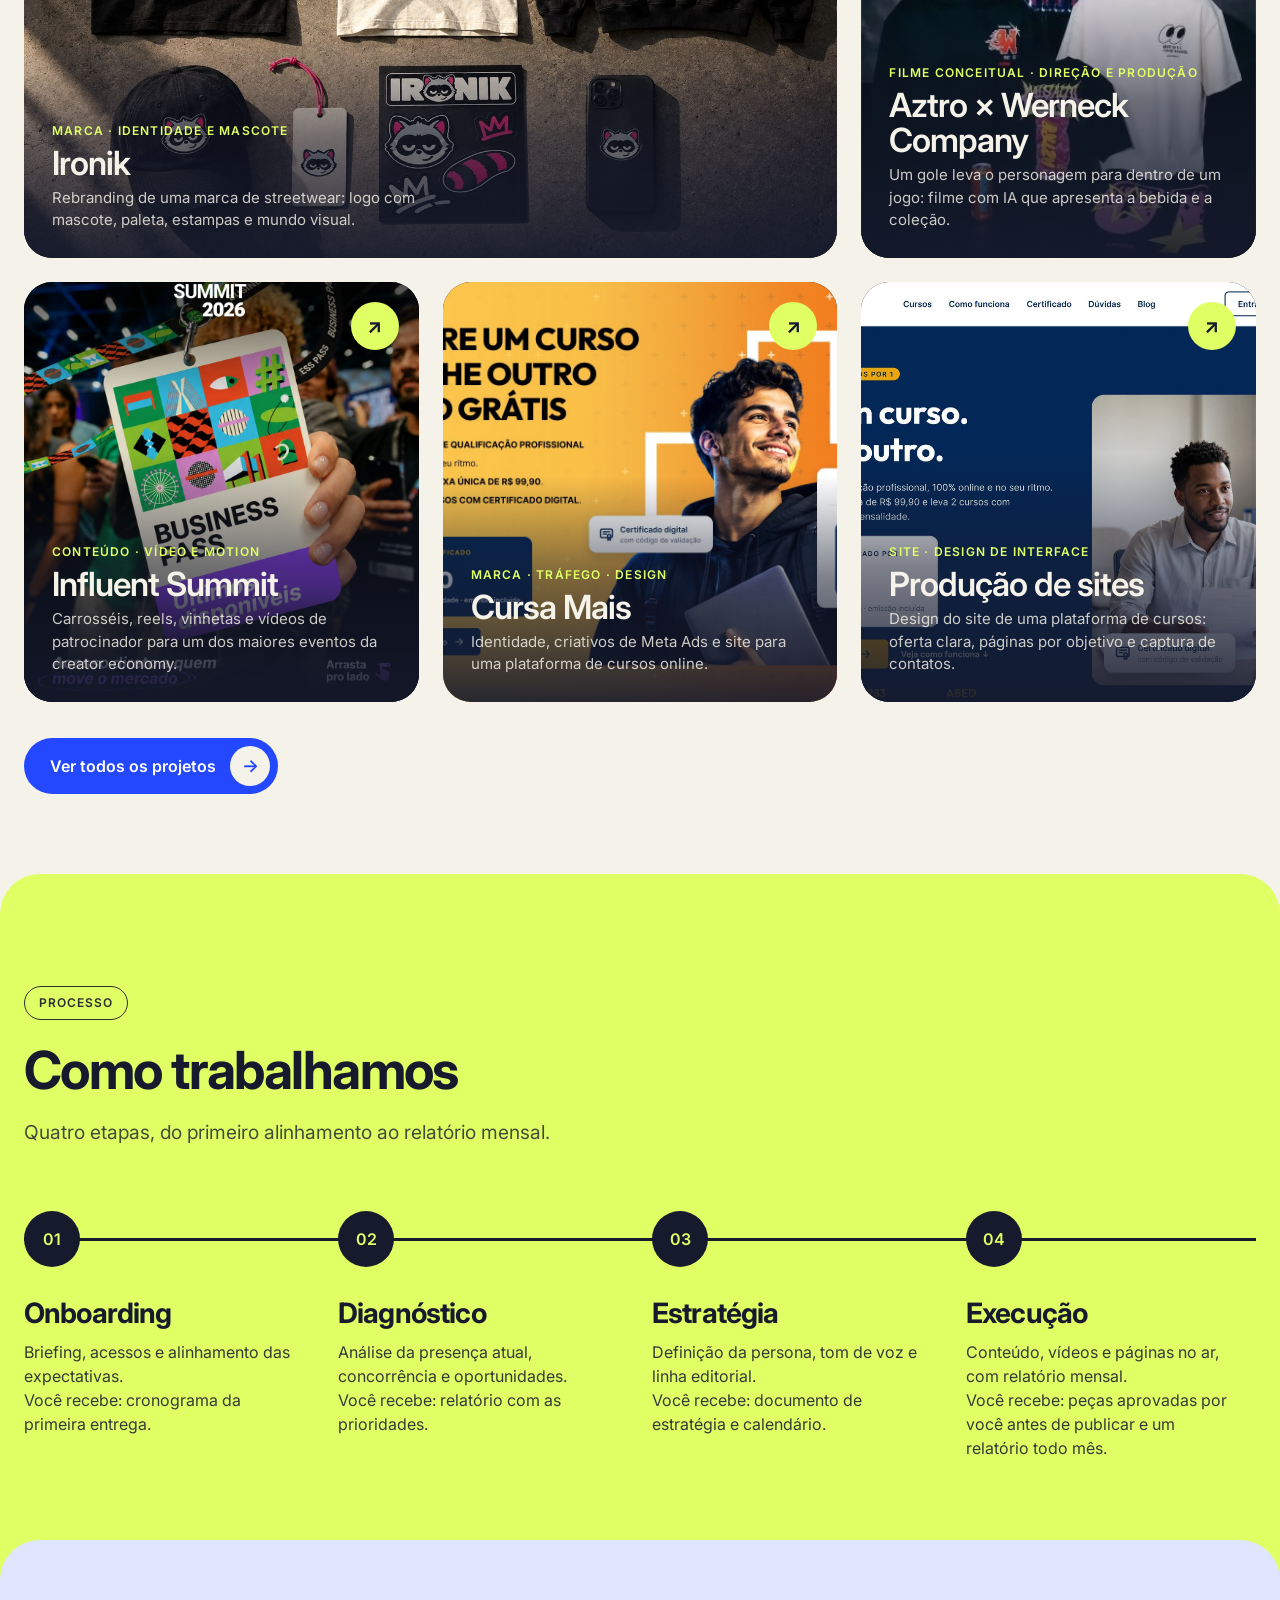
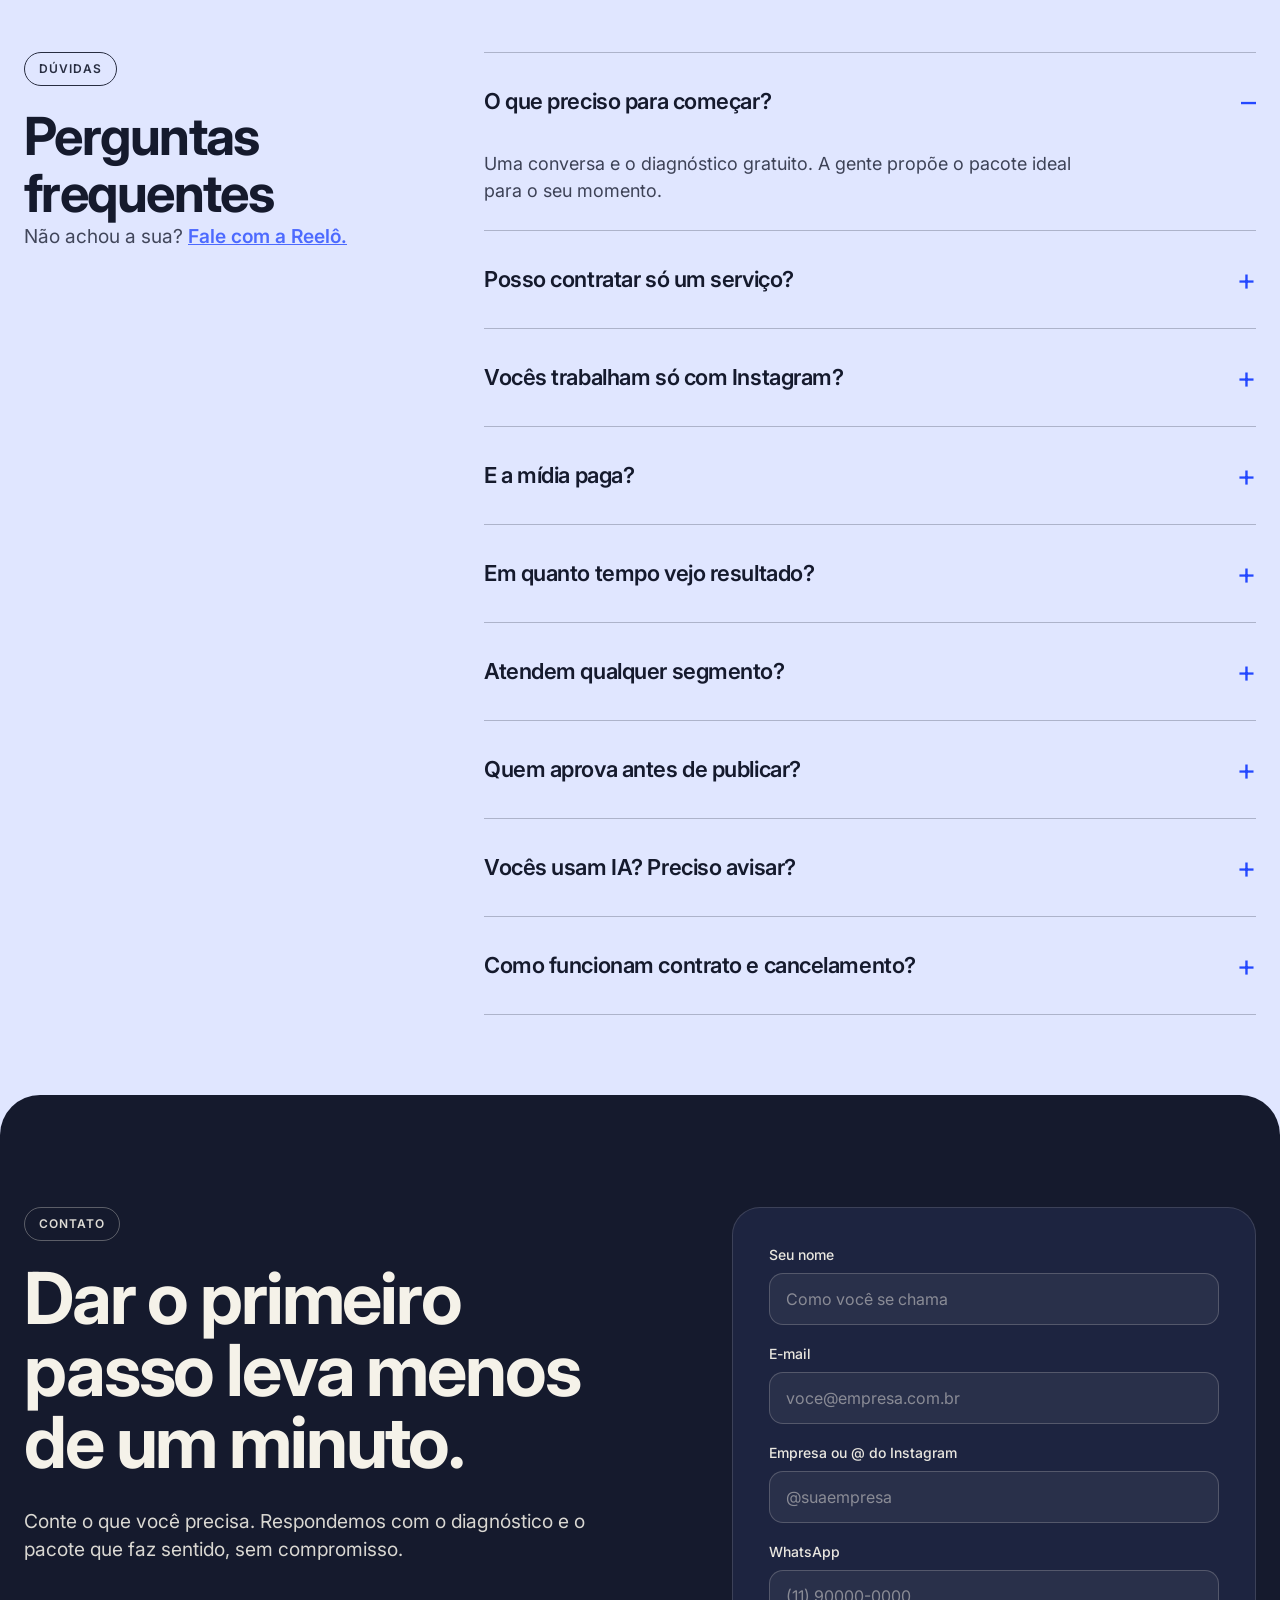
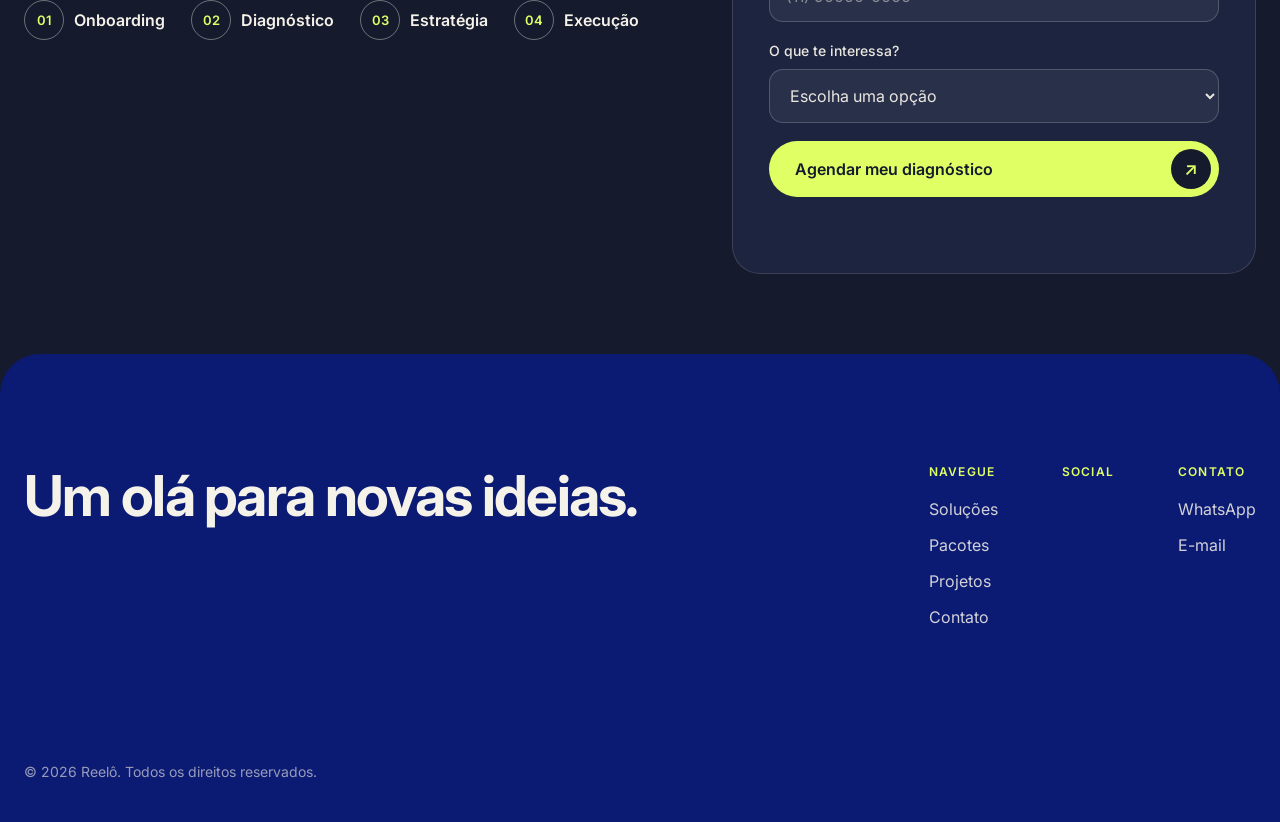
==== commit 858e68fa: "Add files via upload" ====
--- a/index.html
+++ b/index.html
@@ -57,7 +57,6 @@
       </div>
     </div>
     <img class="hero__img" src="assets/hero.png" alt="Mascote ninja azul da Reelô apontando o caminho, cercado por ícones de página, gráfico e vídeo" width="1312" height="738">
-    <p class="hero__prova"><span class="av"><i>I</i><i>A</i><i>S</i><i>C</i></span>Já atuamos com Ironik, Aztro, Influent Summit e Cursa Mais</p>
   </div>
 </section>
 
--- a/style.css
+++ b/style.css
@@ -1,288 +1,288 @@
-:root{--ink:#151A2D;--creme:#F5F2E9;--azul:#2448FF;--cha:#DFFF65;--nevoa:#E0E6FF;--prof:#0B1A73;--am:#FFD43B;--w:1312px;--r:40px}
-*{box-sizing:border-box;margin:0;padding:0}
-html{scroll-behavior:smooth;scroll-padding-top:96px}
-body{font-family:'Inter',system-ui,-apple-system,Segoe UI,Roboto,sans-serif;background:var(--ink);color:var(--ink);line-height:1.5;-webkit-font-smoothing:antialiased;overflow-x:hidden}
-img{max-width:100%;display:block}
-a{color:inherit}
-ul,ol{list-style:none}
-:focus-visible{outline:3px solid var(--cha);outline-offset:3px}
-.wrap{width:min(var(--w),100% - 48px);margin-inline:auto}
-
-/* seções empilhadas com topo arredondado */
-.sec{position:relative;padding:112px 0 120px;border-radius:var(--r) var(--r) 0 0;margin-top:calc(var(--r) * -1)}
-.sec--ink{background:var(--ink);color:var(--creme)}
-.sec--creme{background:var(--creme)}
-.sec--nevoa{background:var(--nevoa)}
-.sec--azul{background:var(--azul);color:var(--creme)}
-.sec--profundo{background:var(--prof);color:var(--creme)}
-.sec--cha{background:var(--cha)}
-main>.sec:nth-of-type(1){margin-top:0;border-radius:0}
-main>section:nth-of-type(2){z-index:2}main>section:nth-of-type(3){z-index:3}main>section:nth-of-type(4){z-index:4}main>section:nth-of-type(5){z-index:5}main>section:nth-of-type(6){z-index:6}main>section:nth-of-type(7){z-index:7}main>section:nth-of-type(8){z-index:8}main>section:nth-of-type(9){z-index:9}main>section:nth-of-type(10){z-index:10}main>section:nth-of-type(11){z-index:11}main>section:nth-of-type(12){z-index:12}
-.rodape{z-index:13}
-
-/* tipografia */
-h1,h2,h3,h4{letter-spacing:-.03em;line-height:1.05}
-h1{font-size:clamp(40px,6.2vw,88px);font-weight:700}
-h2{font-size:clamp(32px,4.1vw,59px);font-weight:700;line-height:1.08}
-.h-grande{font-size:clamp(40px,5.6vw,80px);line-height:1}
-h3{font-size:clamp(22px,2.4vw,30px);font-weight:600}
-.lead{font-size:clamp(17px,1.5vw,20px);line-height:1.5;opacity:.88;max-width:620px}
-.lead--ink{color:var(--ink);opacity:.78}
-.tag{display:inline-block;font-size:12px;font-weight:600;letter-spacing:.08em;text-transform:uppercase;border:1px solid currentColor;border-radius:100px;padding:7px 14px;margin-bottom:22px;opacity:.9}
-.tag--claro{color:var(--creme);border-color:rgba(245,242,233,.35)}
-.tag--mini{background:var(--creme);border-color:rgba(21,26,45,.2);margin:0}
-.tag--cha{background:var(--cha);border-color:var(--cha);color:var(--ink);margin:0}
-
-/* botões */
-.btn{display:inline-flex;align-items:center;justify-content:center;gap:14px;font:600 16px/1 'Inter',sans-serif;text-decoration:none;border-radius:100px;padding:8px 8px 8px 26px;min-height:56px;border:0;cursor:pointer;transition:transform .2s ease,box-shadow .2s ease}
-.btn:hover{transform:translateY(-2px)}
-.btn:active{transform:scale(.98)}
-.btn--azul{background:var(--azul);color:#fff}
-.btn--cha{background:var(--cha);color:var(--ink)}
-.btn--creme{background:var(--creme);color:var(--ink)}
-.btn--full{width:100%;justify-content:space-between}
-.btn__c{display:grid;place-items:center;width:40px;height:40px;border-radius:50%;background:var(--creme);color:var(--azul);font-size:18px;flex:none}
-.btn__c--ink{background:var(--ink);color:var(--cha)}
-.btn--cha .btn__c{background:var(--ink);color:var(--cha)}
-.link-seta{color:var(--creme);text-decoration:none;font-weight:500;font-size:17px;padding:12px 4px}
-.link-seta:hover{text-decoration:underline}
-
-/* nav */
-.nav{position:fixed;top:16px;left:50%;transform:translateX(-50%);z-index:50;width:min(1294px,100% - 32px);height:62px;border-radius:31px;background:rgba(29,36,64,.82);backdrop-filter:blur(24px);-webkit-backdrop-filter:blur(24px);display:flex;align-items:center;justify-content:space-between;padding:0 9px 0 28px;color:var(--creme)}
-.nav__logo img{height:34px;width:auto}
-.nav__links{display:flex;gap:40px;font-size:15px;font-weight:500}
-.nav__links a{text-decoration:none;opacity:.85}.nav__links a:hover{opacity:1}
-.nav__cta{min-height:44px;padding:0 22px;font-size:15px}
-.burger{display:none;width:44px;height:44px;border-radius:50%;border:0;background:var(--azul);cursor:pointer;flex-direction:column;align-items:center;justify-content:center;gap:5px}
-.burger span{width:20px;height:2.5px;border-radius:2px;background:#fff;transition:transform .25s,opacity .25s}
-.burger[aria-expanded="true"]{background:var(--cha)}
-.burger[aria-expanded="true"] span{background:var(--ink)}
-.burger[aria-expanded="true"] span:nth-child(1){transform:translateY(7.5px) rotate(45deg)}
-.burger[aria-expanded="true"] span:nth-child(2){opacity:0}
-.burger[aria-expanded="true"] span:nth-child(3){transform:translateY(-7.5px) rotate(-45deg)}
-.menu{position:fixed;inset:0;z-index:40;background:var(--ink);color:var(--creme);padding:110px 20px 32px;display:none;flex-direction:column}
-.menu:not([hidden]){display:flex}
-.menu nav{display:flex;flex-direction:column}
-.menu nav a{display:flex;align-items:center;gap:16px;text-decoration:none;font-size:36px;font-weight:600;letter-spacing:-.03em;padding:22px 0;border-bottom:1px solid rgba(245,242,233,.18)}
-.menu nav i{font:400 14px 'Inter';color:var(--cha);width:30px}
-.menu nav b{margin-left:auto;color:var(--cha);font-weight:400;font-size:28px}
-.menu .btn{margin-top:auto}
-.menu p{text-align:center;opacity:.7;margin-top:18px}
-
-/* hero */
-.hero{padding:0;min-height:min(100vh,940px);display:flex;align-items:center;background:var(--ink) url('assets/hero.png') right center/cover no-repeat;overflow:hidden}
-.hero::before{content:"";position:absolute;inset:0;background:linear-gradient(90deg,rgba(21,26,45,.92) 0%,rgba(21,26,45,.55) 42%,rgba(21,26,45,0) 70%);pointer-events:none}
-.hero::after{content:"";position:absolute;inset:auto 0 0 0;height:160px;background:linear-gradient(0deg,rgba(21,26,45,.7),transparent);pointer-events:none}
-.hero__in{position:relative;z-index:2;padding:150px 0 140px}
-.hero__txt{max-width:720px;display:flex;flex-direction:column;gap:30px;align-items:flex-start}
-.hero__txt .tag{margin:0}
-.hero__txt .lead{max-width:560px}
-.hero__cta{display:flex;align-items:center;gap:28px;flex-wrap:wrap}
-.hero__img{display:none}
-.hero__prova{position:absolute;left:0;bottom:56px;display:flex;align-items:center;gap:14px;font-size:14px;opacity:.85}
-.av{display:flex}.av i{width:40px;height:40px;border-radius:50%;display:grid;place-items:center;font:600 14px 'Inter';font-style:normal;border:2px solid var(--ink);margin-left:-10px;background:var(--cha);color:var(--ink)}
-.av i:first-child{margin-left:0;background:var(--azul);color:#fff}.av i:nth-child(3){background:var(--creme)}
-
-/* faixa */
-.faixa{background:var(--cha);overflow:hidden;position:relative;z-index:2;margin-top:-40px;border-radius:var(--r) var(--r) 0 0;padding:56px 0 44px}
-.faixa__trilho{display:flex;gap:28px;width:max-content;font-size:40px;font-weight:700;letter-spacing:-.03em;animation:corre 38s linear infinite;white-space:nowrap}
-.faixa__trilho span:nth-child(even){opacity:.4}
-@keyframes corre{to{transform:translateX(-50%)}}
-
-/* cabeçalho */
-.cab{margin-bottom:64px}
-.cab h2{max-width:900px}
-.cab .lead{margin-top:20px}
-.cab--lado{display:flex;justify-content:space-between;align-items:flex-end;gap:48px}
-.cab--lado .lead{margin:0 0 6px;max-width:430px;flex:none}
-.cab--lado h2{max-width:780px}
-
-/* dor */
-.comp{display:grid;grid-template-columns:1fr 1fr;gap:24px;margin:8px 0 56px}
-.painel{border-radius:28px;padding:36px;display:flex;flex-direction:column;gap:26px}
-.painel--claro{background:#fff;border:1px solid rgba(21,26,45,.14)}
-.painel--azul{background:var(--azul);color:var(--creme);justify-content:space-between}
-.painel h3{font-size:clamp(24px,2.4vw,32px)}
-.painel p{font-size:18px;opacity:.75;line-height:1.5}
-.painel--azul p{opacity:.88}
-.painel .tag{align-self:flex-start}
-.soltas{position:relative;height:236px}
-.soltas i{position:absolute;left:var(--x);top:var(--y);width:var(--w);height:var(--h);transform:rotate(var(--r));background:var(--c);border:1px solid rgba(21,26,45,.16);border-radius:14px}
-.soltas i::before,.soltas i::after{content:"";position:absolute;left:12%;height:8px;border-radius:4px;background:rgba(21,26,45,.16)}
-.soltas i::before{bottom:26%;width:55%}.soltas i::after{bottom:11%;width:32%;background:rgba(21,26,45,.1)}
-.soltas u{position:absolute;right:-8px;bottom:-10px;width:28px;height:28px;border-radius:50%;background:var(--ink);color:#fff;display:grid;place-items:center;font:700 15px 'Inter';text-decoration:none;z-index:2}
-.caminho{display:flex;align-items:center;justify-content:center;gap:10px;min-height:236px}
-.etapa{flex:1;min-width:0;background:rgba(255,255,255,.12);border:1px solid rgba(255,255,255,.28);border-radius:20px;padding:16px;display:flex;flex-direction:column;gap:6px}
-.etapa strong{font-size:22px;font-weight:600;margin-top:4px}
-.etapa small{font-size:14px;opacity:.8;line-height:1.3}
-.etapa--cha{background:var(--cha);border-color:var(--cha);color:var(--ink)}
-.mini{display:block;height:64px;border-radius:10px;background:rgba(255,255,255,.9);padding:14px 12px;font-style:normal}
-.mini b{display:block;height:7px;border-radius:4px;background:var(--azul);margin-bottom:9px;width:60%}
-.mini b+b{width:40%;opacity:.55}.mini b+b+b{width:50%;opacity:.4}
-.etapa--cha .mini{background:var(--ink)}.etapa--cha .mini b{background:var(--cha)}
-.seta{color:var(--cha);font-size:26px;font-weight:600}
-
-/* listas (sinais e soluções) */
-.lista{border-top:1px solid;margin-bottom:56px}
-.lista li{display:grid;grid-template-columns:80px minmax(0,1fr) minmax(0,.9fr);gap:24px;align-items:start;padding:38px 0;border-bottom:1px solid}
-.lista i{font:600 14px 'Inter';font-style:normal;padding-top:14px}
-.lista h3{font-size:clamp(26px,3vw,40px);font-weight:700;max-width:560px}
-.lista p{font-size:16px;line-height:1.55;opacity:.8;padding-top:8px}
-.lista p b{font-weight:600;opacity:1}
-.lista--clara{border-color:rgba(21,26,45,.22)}.lista--clara li{border-color:rgba(21,26,45,.22)}.lista--clara i{color:var(--azul)}
-.lista--escura{border-color:rgba(130,150,255,.4)}.lista--escura li{border-color:rgba(130,150,255,.4)}.lista--escura i{color:var(--am)}
-.cta-linha{display:flex;align-items:center;gap:32px;flex-wrap:wrap}
-.cta-linha p{font-size:clamp(20px,2vw,26px);font-weight:600;letter-spacing:-.02em}
-
-/* propósito e para quem é */
-.duas{display:grid;grid-template-columns:1fr 1fr;gap:64px;align-items:center}
-.duas .lead{max-width:600px}
-.chips{display:flex;flex-wrap:wrap;gap:10px;margin:26px 0 34px}
-.chips li{font-size:12px;font-weight:600;letter-spacing:.08em;text-transform:uppercase;border:1px solid rgba(245,242,233,.5);border-radius:100px;padding:8px 14px}
-
-/* pacotes */
-.pacotes{display:grid;grid-template-columns:repeat(3,1fr);gap:24px;align-items:start;margin-bottom:48px}
-.pacote{border-radius:32px;padding:36px;display:flex;flex-direction:column;gap:6px}
-.pacote h3{font-size:36px;font-weight:700;margin-top:6px}
-.pacote .eyebrow{font-size:12px;font-weight:600;letter-spacing:.1em;text-transform:uppercase}
-.pacote .foco{font-weight:500;margin-top:14px}
-.pacote .desc{font-size:16px;opacity:.75;margin-top:8px}
-.pacote .de{font-size:14px;opacity:.75;margin-top:18px}
-.pacote .preco{font-size:28px;font-weight:700;letter-spacing:-.02em;padding-bottom:18px;border-bottom:1px solid;border-color:inherit}
-.pacote ul{display:flex;flex-direction:column;gap:12px;margin:18px 0}
-.pacote li{display:grid;grid-template-columns:20px 1fr;gap:12px;font-size:16px;line-height:1.4}
-.pacote li::before{content:"✓";font-weight:700}
-.pacote .envia{font-size:15px;opacity:.7;margin-bottom:18px}
-.pacote--start{background:#fff;border:8px solid #C9D2FF;padding:28px;color:var(--ink)}
-.pacote--start .eyebrow,.pacote--start .preco,.pacote--start li::before{color:var(--azul)}
-.pacote--start .preco{border-color:rgba(21,26,45,.15)}
-.pacote--perf{background:var(--azul);color:#fff;margin-top:-40px;border:8px solid #1A33C9;padding:28px}
-.pacote--perf .eyebrow,.pacote--perf .preco,.pacote--perf li::before{color:var(--cha)}
-.pacote--perf .preco{border-color:rgba(255,255,255,.25)}
-.pacote--scale{background:var(--ink);color:var(--creme);border:8px solid #252C4A;padding:28px}
-.pacote--scale .eyebrow,.pacote--scale .preco,.pacote--scale li::before{color:var(--cha)}
-.pacote--scale .preco{border-color:rgba(255,255,255,.18)}
-.nota{font-size:16px;max-width:900px;opacity:.78}
-
-/* tabela */
-.tabela{background:#1D2440;border:8px solid #252C4A;border-radius:28px;padding:28px 40px 20px;margin-bottom:96px}
-.tr{display:grid;grid-template-columns:minmax(0,2.6fr) repeat(3,minmax(0,1fr));gap:12px;align-items:center;padding:18px 0;border-top:1px solid rgba(245,242,233,.12);font-size:16px;text-align:center}
-.tr>:first-child{text-align:left}
-.tr--cab{border:0;padding:30px 0 34px;font-size:26px}.tr--cab b{font-weight:600;letter-spacing:-.02em}.tr--cab .dest{color:var(--cha)}
-.ok{color:var(--cha);font-weight:700}.nao{opacity:.45}
-.tr--preco{font-size:26px;font-weight:700;border-top:1px solid rgba(245,242,233,.25);padding-top:26px}
-.tr--preco span+span{color:var(--cha)}
-.avulsos__t{font-size:13px;letter-spacing:.1em;text-transform:uppercase;color:var(--cha);font-weight:600;margin-bottom:28px}
-.avulsos{display:grid;grid-template-columns:repeat(5,1fr);gap:24px}
-.avulsos>div{border-top:1px solid rgba(245,242,233,.3);padding-top:22px;display:flex;flex-direction:column;gap:6px}
-.avulsos h4{font-size:20px;font-weight:500;letter-spacing:-.01em}
-.avulsos .v{color:var(--cha);font-weight:600;font-size:16px}
-.avulsos p:last-child{font-size:15px;opacity:.7;line-height:1.45}
-
-/* projetos */
-.galeria{display:grid;grid-template-columns:516fr 416fr 332fr;gap:24px}
-.proj{position:relative;border-radius:28px;overflow:hidden;background:var(--ink);min-height:300px;display:flex}
-.proj img{width:100%;height:100%;object-fit:cover}
-.proj figcaption{position:absolute;left:0;right:0;bottom:0;padding:60px 24px 22px;display:flex;flex-direction:column;background:linear-gradient(0deg,rgba(21,26,45,.85),transparent);color:var(--creme)}
-.proj figcaption b{font-size:22px;font-weight:600}.proj figcaption span{font-size:14px;opacity:.8}
-.proj--a{min-height:624px}
-.galeria__col{display:grid;grid-template-rows:1fr 1fr;gap:24px}
-.proj--oni{min-height:624px;background:#0F1322}
-.oni{margin:auto;font-size:34px;font-weight:700;color:var(--creme);letter-spacing:-.03em}
-
-/* processo */
-.passos{display:grid;grid-template-columns:repeat(4,1fr);gap:24px;counter-reset:p}
-.passos li{position:relative;padding-top:88px}
-.passos li::before{content:"";position:absolute;top:27px;left:0;right:-24px;height:3px;background:var(--ink)}
-.passos li:last-child::before{right:0}
-.passos i{position:absolute;top:0;left:0;width:56px;height:56px;border-radius:50%;background:var(--ink);color:var(--cha);display:grid;place-items:center;font:600 16px 'Inter';font-style:normal;z-index:1}
-.passos h3{font-size:28px;font-weight:700;margin-bottom:12px}
-.passos p{font-size:16px;line-height:1.5;opacity:.85;padding-right:16px}
-
-/* faq */
-.faq{display:grid;grid-template-columns:380px 1fr;gap:80px;align-items:start}
-.faq .lead a{color:var(--azul);font-weight:600}
-.faq__itens{border-top:1px solid rgba(21,26,45,.25)}
-details{border-bottom:1px solid rgba(21,26,45,.25)}
-summary{cursor:pointer;list-style:none;display:flex;justify-content:space-between;align-items:center;gap:24px;padding:26px 0;font-size:22px;font-weight:600;letter-spacing:-.02em}
-summary::-webkit-details-marker{display:none}
-summary::after{content:"+";font-size:30px;font-weight:400;color:var(--azul);flex:none}
-details[open] summary::after{content:"–"}
-details p{padding:0 56px 26px 0;font-size:18px;opacity:.8;max-width:680px}
-
-/* contato */
-.contato{display:grid;grid-template-columns:1.2fr 1fr;gap:80px;align-items:start}
-.contato .lead{margin:28px 0 36px}
-.mini-passos{display:flex;gap:26px;flex-wrap:wrap}
-.mini-passos li{display:flex;align-items:center;gap:10px;font-weight:600}
-.mini-passos i{width:40px;height:40px;border-radius:50%;display:grid;place-items:center;border:1px solid rgba(245,242,233,.4);font:600 13px 'Inter';font-style:normal;color:var(--cha)}
-.form{background:#1D2440;border:1px solid rgba(245,242,233,.14);border-radius:28px;padding:36px;display:flex;flex-direction:column;gap:18px}
-.form label{display:flex;flex-direction:column;gap:8px;font-size:14px;font-weight:500;opacity:.95}
-.form input,.form select{font:400 16px 'Inter',sans-serif;color:var(--creme);background:rgba(255,255,255,.06);border:1px solid rgba(245,242,233,.22);border-radius:14px;padding:15px 16px;min-height:52px}
-.form input::placeholder{color:rgba(245,242,233,.5)}
-.form input:focus,.form select:focus{outline:0;border-color:var(--cha);box-shadow:0 0 0 3px rgba(223,255,101,.25)}
-.form input[aria-invalid="true"]{border-color:#FF7A7A}
-.form select option{color:#151A2D}
-.form__msg{font-size:15px;min-height:22px}
-
-/* rodapé */
-.rodape{padding:112px 0 40px;overflow:hidden}
-.rodape__topo{display:flex;justify-content:space-between;gap:56px;flex-wrap:wrap}
-.rodape__lema{font-size:clamp(32px,4.4vw,59px);font-weight:700;letter-spacing:-.03em;line-height:1.05;max-width:760px}
-.rodape__cols{display:flex;gap:64px}
-.rodape h4{font-size:12px;letter-spacing:.1em;text-transform:uppercase;color:var(--cha);margin-bottom:18px;font-weight:600}
-.rodape__cols a{display:block;text-decoration:none;margin-bottom:12px;opacity:.85;font-size:16px}
-.rodape__cols a:hover{opacity:1;text-decoration:underline}
-.rodape__c{margin-top:120px;font-size:14px;opacity:.6}
-
-.curto{display:none}
-@media (max-width:820px){.longo{display:none}.curto{display:inline}}
-/* animação de entrada */
-@media (prefers-reduced-motion:no-preference){.rv{opacity:0;transform:translateY(24px);transition:opacity .7s ease,transform .7s ease}.rv.in{opacity:1;transform:none}}
-@media (prefers-reduced-motion:reduce){.faixa__trilho{animation:none}html{scroll-behavior:auto}}
-
-/* tablet */
-@media (max-width:1100px){
-  .nav__links{gap:24px}
-  .lista li{grid-template-columns:56px 1fr;}
-  .lista p{grid-column:2}
-  .pacotes{grid-template-columns:1fr;gap:20px}.pacote--perf{margin-top:0}
-  .avulsos{grid-template-columns:repeat(3,1fr)}
-  .galeria{grid-template-columns:1fr 1fr}.proj--a,.proj--oni{min-height:420px}
-  .passos{grid-template-columns:1fr 1fr;row-gap:48px}.passos li::before{right:-24px}.passos li:nth-child(2n)::before{right:0}
-  .faq{grid-template-columns:1fr;gap:40px}.contato{grid-template-columns:1fr;gap:48px}
-}
-
-/* celular */
-@media (max-width:820px){
-  :root{--r:32px}
-  .wrap{width:calc(100% - 40px)}
-  .sec{padding:72px 0 80px}
-  .nav{padding:0 9px 0 20px}.nav__links,.nav__cta{display:none}.burger{display:flex}
-  .hero{display:block;background:var(--ink);min-height:0}
-  .hero::before,.hero::after{display:none}
-  .hero__in{padding:112px 0 56px;display:flex;flex-direction:column;gap:32px}
-  .hero__txt{gap:24px}
-  .hero__txt .btn{width:100%;justify-content:space-between}
-  .hero__cta{width:100%;flex-direction:column;align-items:stretch;gap:8px;text-align:center}
-  .hero__img{display:block;border-radius:28px;width:100%;height:350px;object-fit:cover;object-position:68% 50%}
-  .hero__prova{position:static;flex-direction:column;align-items:flex-start;gap:12px}
-  .faixa{padding:40px 0 32px}.faixa__trilho{font-size:30px;gap:20px}
-  .cab{margin-bottom:40px}.cab--lado{flex-direction:column;align-items:flex-start;gap:20px}.cab--lado .lead{max-width:none}
-  .comp{grid-template-columns:1fr}.painel{padding:28px 24px}.soltas{height:200px}
-  .caminho{flex-direction:column;align-items:stretch;min-height:0}.seta{transform:rotate(90deg);align-self:flex-start;margin-left:24px}
-  .lista li{grid-template-columns:1fr;gap:10px;padding:28px 0}.lista p{grid-column:1;padding-top:0}.lista i{padding-top:0}
-  .cta-linha{flex-direction:column;align-items:stretch;gap:20px}.cta-linha .btn{justify-content:space-between}
-  .duas{grid-template-columns:1fr;gap:32px}
-  .duas .btn{width:100%;justify-content:space-between}
-  .tabela{padding:12px 16px;border-width:6px;margin-bottom:64px}
-  .tr{grid-template-columns:minmax(0,1.5fr) repeat(3,52px);gap:6px;padding:14px 0;font-size:13px}
-  .tr--cab{font-size:15px;padding:20px 0}.tr--preco{font-size:13px}
-  .avulsos{grid-template-columns:1fr;gap:20px}
-  .galeria{grid-template-columns:1fr}.galeria__col{grid-template-rows:none}.proj,.proj--a,.proj--oni{min-height:340px}
-  .passos{grid-template-columns:1fr;row-gap:0}.passos li{padding:0 0 36px 80px;min-height:100px}.passos li::before{top:56px;left:27px;width:3px;height:calc(100% - 56px);right:auto}.passos li:last-child::before{display:none}.passos i{top:0}
-  summary{font-size:19px;padding:22px 0}details p{padding-right:0;font-size:16px}
-  .form{padding:24px 20px}
-  .rodape{padding:72px 0 32px}.rodape__cols{gap:40px;flex-wrap:wrap}.rodape__c{margin-top:64px}
-  .tr--cab b:nth-child(2),.tr--cab b:nth-child(3),.tr--cab b:nth-child(4){font-size:13px;overflow-wrap:anywhere}
-}
+:root{--ink:#151A2D;--creme:#F5F2E9;--azul:#2448FF;--cha:#DFFF65;--nevoa:#E0E6FF;--prof:#0B1A73;--am:#FFD43B;--w:1312px;--r:40px}
+*{box-sizing:border-box;margin:0;padding:0}
+html{scroll-behavior:smooth;scroll-padding-top:96px}
+body{font-family:'Inter',system-ui,-apple-system,Segoe UI,Roboto,sans-serif;background:var(--ink);color:var(--ink);line-height:1.5;-webkit-font-smoothing:antialiased;overflow-x:hidden}
+img{max-width:100%;display:block}
+a{color:inherit}
+ul,ol{list-style:none}
+:focus-visible{outline:3px solid var(--cha);outline-offset:3px}
+.wrap{width:min(var(--w),100% - 48px);margin-inline:auto}
+
+/* seções empilhadas com topo arredondado */
+.sec{position:relative;padding:112px 0 120px;border-radius:var(--r) var(--r) 0 0;margin-top:calc(var(--r) * -1)}
+.sec--ink{background:var(--ink);color:var(--creme)}
+.sec--creme{background:var(--creme)}
+.sec--nevoa{background:var(--nevoa)}
+.sec--azul{background:var(--azul);color:var(--creme)}
+.sec--profundo{background:var(--prof);color:var(--creme)}
+.sec--cha{background:var(--cha)}
+main>.sec:nth-of-type(1){margin-top:0;border-radius:0}
+main>section:nth-of-type(2){z-index:2}main>section:nth-of-type(3){z-index:3}main>section:nth-of-type(4){z-index:4}main>section:nth-of-type(5){z-index:5}main>section:nth-of-type(6){z-index:6}main>section:nth-of-type(7){z-index:7}main>section:nth-of-type(8){z-index:8}main>section:nth-of-type(9){z-index:9}main>section:nth-of-type(10){z-index:10}main>section:nth-of-type(11){z-index:11}main>section:nth-of-type(12){z-index:12}
+.rodape{z-index:13}
+
+/* tipografia */
+h1,h2,h3,h4{letter-spacing:-.03em;line-height:1.05}
+h1{font-size:clamp(40px,6.2vw,88px);font-weight:700}
+h2{font-size:clamp(32px,4.1vw,59px);font-weight:700;line-height:1.08}
+.h-grande{font-size:clamp(40px,5.6vw,80px);line-height:1}
+h3{font-size:clamp(22px,2.4vw,30px);font-weight:600}
+.lead{font-size:clamp(17px,1.5vw,20px);line-height:1.5;opacity:.88;max-width:620px}
+.lead--ink{color:var(--ink);opacity:.78}
+.tag{display:inline-block;font-size:12px;font-weight:600;letter-spacing:.08em;text-transform:uppercase;border:1px solid currentColor;border-radius:100px;padding:7px 14px;margin-bottom:22px;opacity:.9}
+.tag--claro{color:var(--creme);border-color:rgba(245,242,233,.35)}
+.tag--mini{background:var(--creme);border-color:rgba(21,26,45,.2);margin:0}
+.tag--cha{background:var(--cha);border-color:var(--cha);color:var(--ink);margin:0}
+
+/* botões */
+.btn{display:inline-flex;align-items:center;justify-content:center;gap:14px;font:600 16px/1 'Inter',sans-serif;text-decoration:none;border-radius:100px;padding:8px 8px 8px 26px;min-height:56px;border:0;cursor:pointer;transition:transform .2s ease,box-shadow .2s ease}
+.btn:hover{transform:translateY(-2px)}
+.btn:active{transform:scale(.98)}
+.btn--azul{background:var(--azul);color:#fff}
+.btn--cha{background:var(--cha);color:var(--ink)}
+.btn--creme{background:var(--creme);color:var(--ink)}
+.btn--full{width:100%;justify-content:space-between}
+.btn__c{display:grid;place-items:center;width:40px;height:40px;border-radius:50%;background:var(--creme);color:var(--azul);font-size:18px;flex:none}
+.btn__c--ink{background:var(--ink);color:var(--cha)}
+.btn--cha .btn__c{background:var(--ink);color:var(--cha)}
+.link-seta{color:var(--creme);text-decoration:none;font-weight:500;font-size:17px;padding:12px 4px}
+.link-seta:hover{text-decoration:underline}
+
+/* nav */
+.nav{position:fixed;top:16px;left:50%;transform:translateX(-50%);z-index:50;width:min(1294px,100% - 32px);height:62px;border-radius:31px;background:rgba(29,36,64,.82);backdrop-filter:blur(24px);-webkit-backdrop-filter:blur(24px);display:flex;align-items:center;justify-content:space-between;padding:0 9px 0 28px;color:var(--creme)}
+.nav__logo img{height:34px;width:auto}
+.nav__links{display:flex;gap:40px;font-size:15px;font-weight:500}
+.nav__links a{text-decoration:none;opacity:.85}.nav__links a:hover{opacity:1}
+.nav__cta{min-height:44px;padding:0 22px;font-size:15px}
+.burger{display:none;width:44px;height:44px;border-radius:50%;border:0;background:var(--azul);cursor:pointer;flex-direction:column;align-items:center;justify-content:center;gap:5px}
+.burger span{width:20px;height:2.5px;border-radius:2px;background:#fff;transition:transform .25s,opacity .25s}
+.burger[aria-expanded="true"]{background:var(--cha)}
+.burger[aria-expanded="true"] span{background:var(--ink)}
+.burger[aria-expanded="true"] span:nth-child(1){transform:translateY(7.5px) rotate(45deg)}
+.burger[aria-expanded="true"] span:nth-child(2){opacity:0}
+.burger[aria-expanded="true"] span:nth-child(3){transform:translateY(-7.5px) rotate(-45deg)}
+.menu{position:fixed;inset:0;z-index:40;background:var(--ink);color:var(--creme);padding:110px 20px 32px;display:none;flex-direction:column}
+.menu:not([hidden]){display:flex}
+.menu nav{display:flex;flex-direction:column}
+.menu nav a{display:flex;align-items:center;gap:16px;text-decoration:none;font-size:36px;font-weight:600;letter-spacing:-.03em;padding:22px 0;border-bottom:1px solid rgba(245,242,233,.18)}
+.menu nav i{font:400 14px 'Inter';color:var(--cha);width:30px}
+.menu nav b{margin-left:auto;color:var(--cha);font-weight:400;font-size:28px}
+.menu .btn{margin-top:auto}
+.menu p{text-align:center;opacity:.7;margin-top:18px}
+
+/* hero */
+.hero{padding:0;min-height:min(100vh,940px);display:flex;align-items:center;background:var(--ink) url('assets/hero.png') right center/cover no-repeat;overflow:hidden}
+.hero::before{content:"";position:absolute;inset:0;background:linear-gradient(90deg,rgba(21,26,45,.92) 0%,rgba(21,26,45,.55) 42%,rgba(21,26,45,0) 70%);pointer-events:none}
+.hero::after{content:"";position:absolute;inset:auto 0 0 0;height:160px;background:linear-gradient(0deg,rgba(21,26,45,.7),transparent);pointer-events:none}
+.hero__in{position:relative;z-index:2;padding:150px 0 140px}
+.hero__txt{max-width:720px;display:flex;flex-direction:column;gap:30px;align-items:flex-start}
+.hero__txt .tag{margin:0}
+.hero__txt .lead{max-width:560px}
+.hero__cta{display:flex;align-items:center;gap:28px;flex-wrap:wrap}
+.hero__img{display:none}
+.hero__prova{position:absolute;left:0;bottom:56px;display:flex;align-items:center;gap:14px;font-size:14px;opacity:.85}
+.av{display:flex}.av i{width:40px;height:40px;border-radius:50%;display:grid;place-items:center;font:600 14px 'Inter';font-style:normal;border:2px solid var(--ink);margin-left:-10px;background:var(--cha);color:var(--ink)}
+.av i:first-child{margin-left:0;background:var(--azul);color:#fff}.av i:nth-child(3){background:var(--creme)}
+
+/* faixa */
+.faixa{background:var(--cha);overflow:hidden;position:relative;z-index:2;margin-top:-40px;border-radius:var(--r) var(--r) 0 0;padding:52px 0 calc(52px + var(--r))}
+.faixa__trilho{display:flex;gap:28px;width:max-content;font-size:40px;font-weight:700;letter-spacing:-.03em;animation:corre 38s linear infinite;white-space:nowrap}
+.faixa__trilho span:nth-child(even){opacity:.4}
+@keyframes corre{to{transform:translateX(-50%)}}
+
+/* cabeçalho */
+.cab{margin-bottom:64px}
+.cab h2{max-width:900px}
+.cab .lead{margin-top:20px}
+.cab--lado{display:flex;justify-content:space-between;align-items:flex-end;gap:48px}
+.cab--lado .lead{margin:0 0 6px;max-width:430px;flex:none}
+.cab--lado h2{max-width:780px}
+
+/* dor */
+.comp{display:grid;grid-template-columns:1fr 1fr;gap:24px;margin:8px 0 56px}
+.painel{border-radius:28px;padding:36px;display:flex;flex-direction:column;gap:26px}
+.painel--claro{background:#fff;border:1px solid rgba(21,26,45,.14)}
+.painel--azul{background:var(--azul);color:var(--creme);justify-content:space-between}
+.painel h3{font-size:clamp(24px,2.4vw,32px)}
+.painel p{font-size:18px;opacity:.75;line-height:1.5}
+.painel--azul p{opacity:.88}
+.painel .tag{align-self:flex-start}
+.soltas{position:relative;height:236px}
+.soltas i{position:absolute;left:var(--x);top:var(--y);width:var(--w);height:var(--h);transform:rotate(var(--r));background:var(--c);border:1px solid rgba(21,26,45,.16);border-radius:14px}
+.soltas i::before,.soltas i::after{content:"";position:absolute;left:12%;height:8px;border-radius:4px;background:rgba(21,26,45,.16)}
+.soltas i::before{bottom:26%;width:55%}.soltas i::after{bottom:11%;width:32%;background:rgba(21,26,45,.1)}
+.soltas u{position:absolute;right:-8px;bottom:-10px;width:28px;height:28px;border-radius:50%;background:var(--ink);color:#fff;display:grid;place-items:center;font:700 15px 'Inter';text-decoration:none;z-index:2}
+.caminho{display:flex;align-items:center;justify-content:center;gap:10px;min-height:236px}
+.etapa{flex:1;min-width:0;background:rgba(255,255,255,.12);border:1px solid rgba(255,255,255,.28);border-radius:20px;padding:16px;display:flex;flex-direction:column;gap:6px}
+.etapa strong{font-size:22px;font-weight:600;margin-top:4px}
+.etapa small{font-size:14px;opacity:.8;line-height:1.3}
+.etapa--cha{background:var(--cha);border-color:var(--cha);color:var(--ink)}
+.mini{display:block;height:64px;border-radius:10px;background:rgba(255,255,255,.9);padding:14px 12px;font-style:normal}
+.mini b{display:block;height:7px;border-radius:4px;background:var(--azul);margin-bottom:9px;width:60%}
+.mini b+b{width:40%;opacity:.55}.mini b+b+b{width:50%;opacity:.4}
+.etapa--cha .mini{background:var(--ink)}.etapa--cha .mini b{background:var(--cha)}
+.seta{color:var(--cha);font-size:26px;font-weight:600}
+
+/* listas (sinais e soluções) */
+.lista{border-top:1px solid;margin-bottom:56px}
+.lista li{display:grid;grid-template-columns:80px minmax(0,1fr) minmax(0,.9fr);gap:24px;align-items:start;padding:38px 0;border-bottom:1px solid}
+.lista i{font:600 14px 'Inter';font-style:normal;padding-top:14px}
+.lista h3{font-size:clamp(26px,3vw,40px);font-weight:700;max-width:560px}
+.lista p{font-size:16px;line-height:1.55;opacity:.8;padding-top:8px}
+.lista p b{font-weight:600;opacity:1}
+.lista--clara{border-color:rgba(21,26,45,.22)}.lista--clara li{border-color:rgba(21,26,45,.22)}.lista--clara i{color:var(--azul)}
+.lista--escura{border-color:rgba(130,150,255,.4)}.lista--escura li{border-color:rgba(130,150,255,.4)}.lista--escura i{color:var(--am)}
+.cta-linha{display:flex;align-items:center;gap:32px;flex-wrap:wrap}
+.cta-linha p{font-size:clamp(20px,2vw,26px);font-weight:600;letter-spacing:-.02em}
+
+/* propósito e para quem é */
+.duas{display:grid;grid-template-columns:1fr 1fr;gap:64px;align-items:center}
+.duas .lead{max-width:600px}
+.chips{display:flex;flex-wrap:wrap;gap:10px;margin:26px 0 34px}
+.chips li{font-size:12px;font-weight:600;letter-spacing:.08em;text-transform:uppercase;border:1px solid rgba(245,242,233,.5);border-radius:100px;padding:8px 14px}
+
+/* pacotes */
+.pacotes{display:grid;grid-template-columns:repeat(3,1fr);gap:24px;align-items:start;margin-bottom:48px}
+.pacote{border-radius:32px;padding:36px;display:flex;flex-direction:column;gap:6px}
+.pacote h3{font-size:36px;font-weight:700;margin-top:6px}
+.pacote .eyebrow{font-size:12px;font-weight:600;letter-spacing:.1em;text-transform:uppercase}
+.pacote .foco{font-weight:500;margin-top:14px}
+.pacote .desc{font-size:16px;opacity:.75;margin-top:8px}
+.pacote .de{font-size:14px;opacity:.75;margin-top:18px}
+.pacote .preco{font-size:28px;font-weight:700;letter-spacing:-.02em;padding-bottom:18px;border-bottom:1px solid;border-color:inherit}
+.pacote ul{display:flex;flex-direction:column;gap:12px;margin:18px 0}
+.pacote li{display:grid;grid-template-columns:20px 1fr;gap:12px;font-size:16px;line-height:1.4}
+.pacote li::before{content:"✓";font-weight:700}
+.pacote .envia{font-size:15px;opacity:.7;margin-bottom:18px}
+.pacote--start{background:#fff;border:8px solid #C9D2FF;padding:28px;color:var(--ink)}
+.pacote--start .eyebrow,.pacote--start .preco,.pacote--start li::before{color:var(--azul)}
+.pacote--start .preco{border-color:rgba(21,26,45,.15)}
+.pacote--perf{background:var(--azul);color:#fff;margin-top:-40px;border:8px solid #1A33C9;padding:28px}
+.pacote--perf .eyebrow,.pacote--perf .preco,.pacote--perf li::before{color:var(--cha)}
+.pacote--perf .preco{border-color:rgba(255,255,255,.25)}
+.pacote--scale{background:var(--ink);color:var(--creme);border:8px solid #252C4A;padding:28px}
+.pacote--scale .eyebrow,.pacote--scale .preco,.pacote--scale li::before{color:var(--cha)}
+.pacote--scale .preco{border-color:rgba(255,255,255,.18)}
+.nota{font-size:16px;max-width:900px;opacity:.78}
+
+/* tabela */
+.tabela{background:#1D2440;border:8px solid #252C4A;border-radius:28px;padding:28px 40px 20px;margin-bottom:96px}
+.tr{display:grid;grid-template-columns:minmax(0,2.6fr) repeat(3,minmax(0,1fr));gap:12px;align-items:center;padding:18px 0;border-top:1px solid rgba(245,242,233,.12);font-size:16px;text-align:center}
+.tr>:first-child{text-align:left}
+.tr--cab{border:0;padding:30px 0 34px;font-size:26px}.tr--cab b{font-weight:600;letter-spacing:-.02em}.tr--cab .dest{color:var(--cha)}
+.ok{color:var(--cha);font-weight:700}.nao{opacity:.45}
+.tr--preco{font-size:26px;font-weight:700;border-top:1px solid rgba(245,242,233,.25);padding-top:26px}
+.tr--preco span+span{color:var(--cha)}
+.avulsos__t{font-size:13px;letter-spacing:.1em;text-transform:uppercase;color:var(--cha);font-weight:600;margin-bottom:28px}
+.avulsos{display:grid;grid-template-columns:repeat(5,1fr);gap:24px}
+.avulsos>div{border-top:1px solid rgba(245,242,233,.3);padding-top:22px;display:flex;flex-direction:column;gap:6px}
+.avulsos h4{font-size:20px;font-weight:500;letter-spacing:-.01em}
+.avulsos .v{color:var(--cha);font-weight:600;font-size:16px}
+.avulsos p:last-child{font-size:15px;opacity:.7;line-height:1.45}
+
+/* projetos */
+.galeria{display:grid;grid-template-columns:516fr 416fr 332fr;gap:24px}
+.proj{position:relative;border-radius:28px;overflow:hidden;background:var(--ink);min-height:300px;display:flex}
+.proj img{width:100%;height:100%;object-fit:cover}
+.proj figcaption{position:absolute;left:0;right:0;bottom:0;padding:60px 24px 22px;display:flex;flex-direction:column;background:linear-gradient(0deg,rgba(21,26,45,.85),transparent);color:var(--creme)}
+.proj figcaption b{font-size:22px;font-weight:600}.proj figcaption span{font-size:14px;opacity:.8}
+.proj--a{min-height:624px}
+.galeria__col{display:grid;grid-template-rows:1fr 1fr;gap:24px}
+.proj--oni{min-height:624px;background:#0F1322}
+.oni{margin:auto;font-size:34px;font-weight:700;color:var(--creme);letter-spacing:-.03em}
+
+/* processo */
+.passos{display:grid;grid-template-columns:repeat(4,1fr);gap:24px;counter-reset:p}
+.passos li{position:relative;padding-top:88px}
+.passos li::before{content:"";position:absolute;top:27px;left:0;right:-24px;height:3px;background:var(--ink)}
+.passos li:last-child::before{right:0}
+.passos i{position:absolute;top:0;left:0;width:56px;height:56px;border-radius:50%;background:var(--ink);color:var(--cha);display:grid;place-items:center;font:600 16px 'Inter';font-style:normal;z-index:1}
+.passos h3{font-size:28px;font-weight:700;margin-bottom:12px}
+.passos p{font-size:16px;line-height:1.5;opacity:.85;padding-right:16px}
+
+/* faq */
+.faq{display:grid;grid-template-columns:380px 1fr;gap:80px;align-items:start}
+.faq .lead a{color:var(--azul);font-weight:600}
+.faq__itens{border-top:1px solid rgba(21,26,45,.25)}
+details{border-bottom:1px solid rgba(21,26,45,.25)}
+summary{cursor:pointer;list-style:none;display:flex;justify-content:space-between;align-items:center;gap:24px;padding:26px 0;font-size:22px;font-weight:600;letter-spacing:-.02em}
+summary::-webkit-details-marker{display:none}
+summary::after{content:"+";font-size:30px;font-weight:400;color:var(--azul);flex:none}
+details[open] summary::after{content:"–"}
+details p{padding:0 56px 26px 0;font-size:18px;opacity:.8;max-width:680px}
+
+/* contato */
+.contato{display:grid;grid-template-columns:1.2fr 1fr;gap:80px;align-items:start}
+.contato .lead{margin:28px 0 36px}
+.mini-passos{display:flex;gap:26px;flex-wrap:wrap}
+.mini-passos li{display:flex;align-items:center;gap:10px;font-weight:600}
+.mini-passos i{width:40px;height:40px;border-radius:50%;display:grid;place-items:center;border:1px solid rgba(245,242,233,.4);font:600 13px 'Inter';font-style:normal;color:var(--cha)}
+.form{background:#1D2440;border:1px solid rgba(245,242,233,.14);border-radius:28px;padding:36px;display:flex;flex-direction:column;gap:18px}
+.form label{display:flex;flex-direction:column;gap:8px;font-size:14px;font-weight:500;opacity:.95}
+.form input,.form select{font:400 16px 'Inter',sans-serif;color:var(--creme);background:rgba(255,255,255,.06);border:1px solid rgba(245,242,233,.22);border-radius:14px;padding:15px 16px;min-height:52px}
+.form input::placeholder{color:rgba(245,242,233,.5)}
+.form input:focus,.form select:focus{outline:0;border-color:var(--cha);box-shadow:0 0 0 3px rgba(223,255,101,.25)}
+.form input[aria-invalid="true"]{border-color:#FF7A7A}
+.form select option{color:#151A2D}
+.form__msg{font-size:15px;min-height:22px}
+
+/* rodapé */
+.rodape{padding:112px 0 40px;overflow:hidden}
+.rodape__topo{display:flex;justify-content:space-between;gap:56px;flex-wrap:wrap}
+.rodape__lema{font-size:clamp(32px,4.4vw,59px);font-weight:700;letter-spacing:-.03em;line-height:1.05;max-width:760px}
+.rodape__cols{display:flex;gap:64px}
+.rodape h4{font-size:12px;letter-spacing:.1em;text-transform:uppercase;color:var(--cha);margin-bottom:18px;font-weight:600}
+.rodape__cols a{display:block;text-decoration:none;margin-bottom:12px;opacity:.85;font-size:16px}
+.rodape__cols a:hover{opacity:1;text-decoration:underline}
+.rodape__c{margin-top:120px;font-size:14px;opacity:.6}
+
+.curto{display:none}
+@media (max-width:820px){.longo{display:none}.curto{display:inline}}
+/* animação de entrada */
+@media (prefers-reduced-motion:no-preference){.rv{opacity:0;transform:translateY(24px);transition:opacity .7s ease,transform .7s ease}.rv.in{opacity:1;transform:none}}
+@media (prefers-reduced-motion:reduce){.faixa__trilho{animation:none}html{scroll-behavior:auto}}
+
+/* tablet */
+@media (max-width:1100px){
+  .nav__links{gap:24px}
+  .lista li{grid-template-columns:56px 1fr;}
+  .lista p{grid-column:2}
+  .pacotes{grid-template-columns:1fr;gap:20px}.pacote--perf{margin-top:0}
+  .avulsos{grid-template-columns:repeat(3,1fr)}
+  .galeria{grid-template-columns:1fr 1fr}.proj--a,.proj--oni{min-height:420px}
+  .passos{grid-template-columns:1fr 1fr;row-gap:48px}.passos li::before{right:-24px}.passos li:nth-child(2n)::before{right:0}
+  .faq{grid-template-columns:1fr;gap:40px}.contato{grid-template-columns:1fr;gap:48px}
+}
+
+/* celular */
+@media (max-width:820px){
+  :root{--r:32px}
+  .wrap{width:calc(100% - 40px)}
+  .sec{padding:72px 0 80px}
+  .nav{padding:0 9px 0 20px}.nav__links,.nav__cta{display:none}.burger{display:flex}
+  .hero{display:block;background:var(--ink);min-height:0}
+  .hero::before,.hero::after{display:none}
+  .hero__in{padding:112px 0 56px;display:flex;flex-direction:column;gap:32px}
+  .hero__txt{gap:24px}
+  .hero__txt .btn{width:100%;justify-content:space-between}
+  .hero__cta{width:100%;flex-direction:column;align-items:stretch;gap:8px;text-align:center}
+  .hero__img{display:block;border-radius:28px;width:100%;height:350px;object-fit:cover;object-position:68% 50%}
+  .hero__prova{position:static;flex-direction:column;align-items:flex-start;gap:12px}
+  .faixa{padding:36px 0 calc(36px + var(--r))}.faixa__trilho{font-size:30px;gap:20px}
+  .cab{margin-bottom:40px}.cab--lado{flex-direction:column;align-items:flex-start;gap:20px}.cab--lado .lead{max-width:none}
+  .comp{grid-template-columns:1fr}.painel{padding:28px 24px}.soltas{height:200px}
+  .caminho{flex-direction:column;align-items:stretch;min-height:0}.seta{transform:rotate(90deg);align-self:flex-start;margin-left:24px}
+  .lista li{grid-template-columns:1fr;gap:10px;padding:28px 0}.lista p{grid-column:1;padding-top:0}.lista i{padding-top:0}
+  .cta-linha{flex-direction:column;align-items:stretch;gap:20px}.cta-linha .btn{justify-content:space-between}
+  .duas{grid-template-columns:1fr;gap:32px}
+  .duas .btn{width:100%;justify-content:space-between}
+  .tabela{padding:12px 16px;border-width:6px;margin-bottom:64px}
+  .tr{grid-template-columns:minmax(0,1.5fr) repeat(3,52px);gap:6px;padding:14px 0;font-size:13px}
+  .tr--cab{font-size:15px;padding:20px 0}.tr--preco{font-size:13px}
+  .avulsos{grid-template-columns:1fr;gap:20px}
+  .galeria{grid-template-columns:1fr}.galeria__col{grid-template-rows:none}.proj,.proj--a,.proj--oni{min-height:340px}
+  .passos{grid-template-columns:1fr;row-gap:0}.passos li{padding:0 0 36px 80px;min-height:100px}.passos li::before{top:56px;left:27px;width:3px;height:calc(100% - 56px);right:auto}.passos li:last-child::before{display:none}.passos i{top:0}
+  summary{font-size:19px;padding:22px 0}details p{padding-right:0;font-size:16px}
+  .form{padding:24px 20px}
+  .rodape{padding:72px 0 32px}.rodape__cols{gap:40px;flex-wrap:wrap}.rodape__c{margin-top:64px}
+  .tr--cab b:nth-child(2),.tr--cab b:nth-child(3),.tr--cab b:nth-child(4){font-size:13px;overflow-wrap:anywhere}
+}
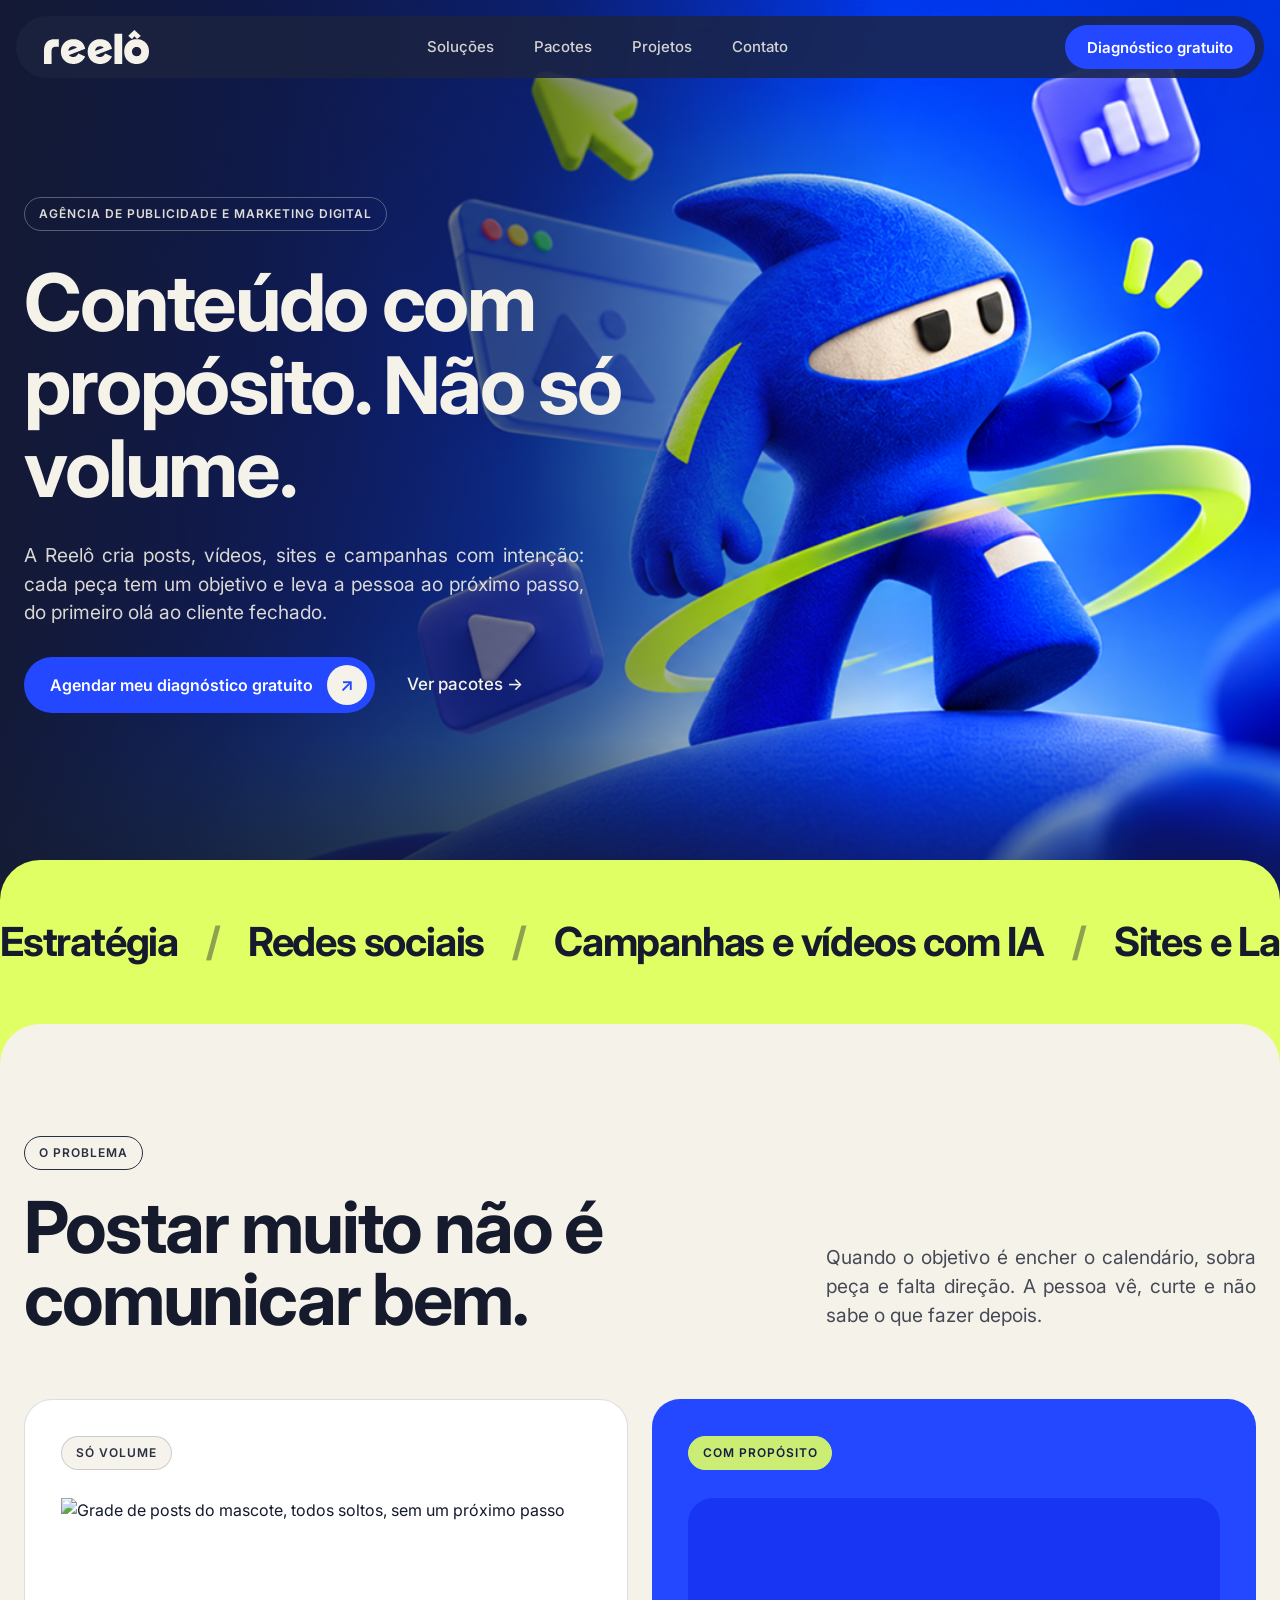
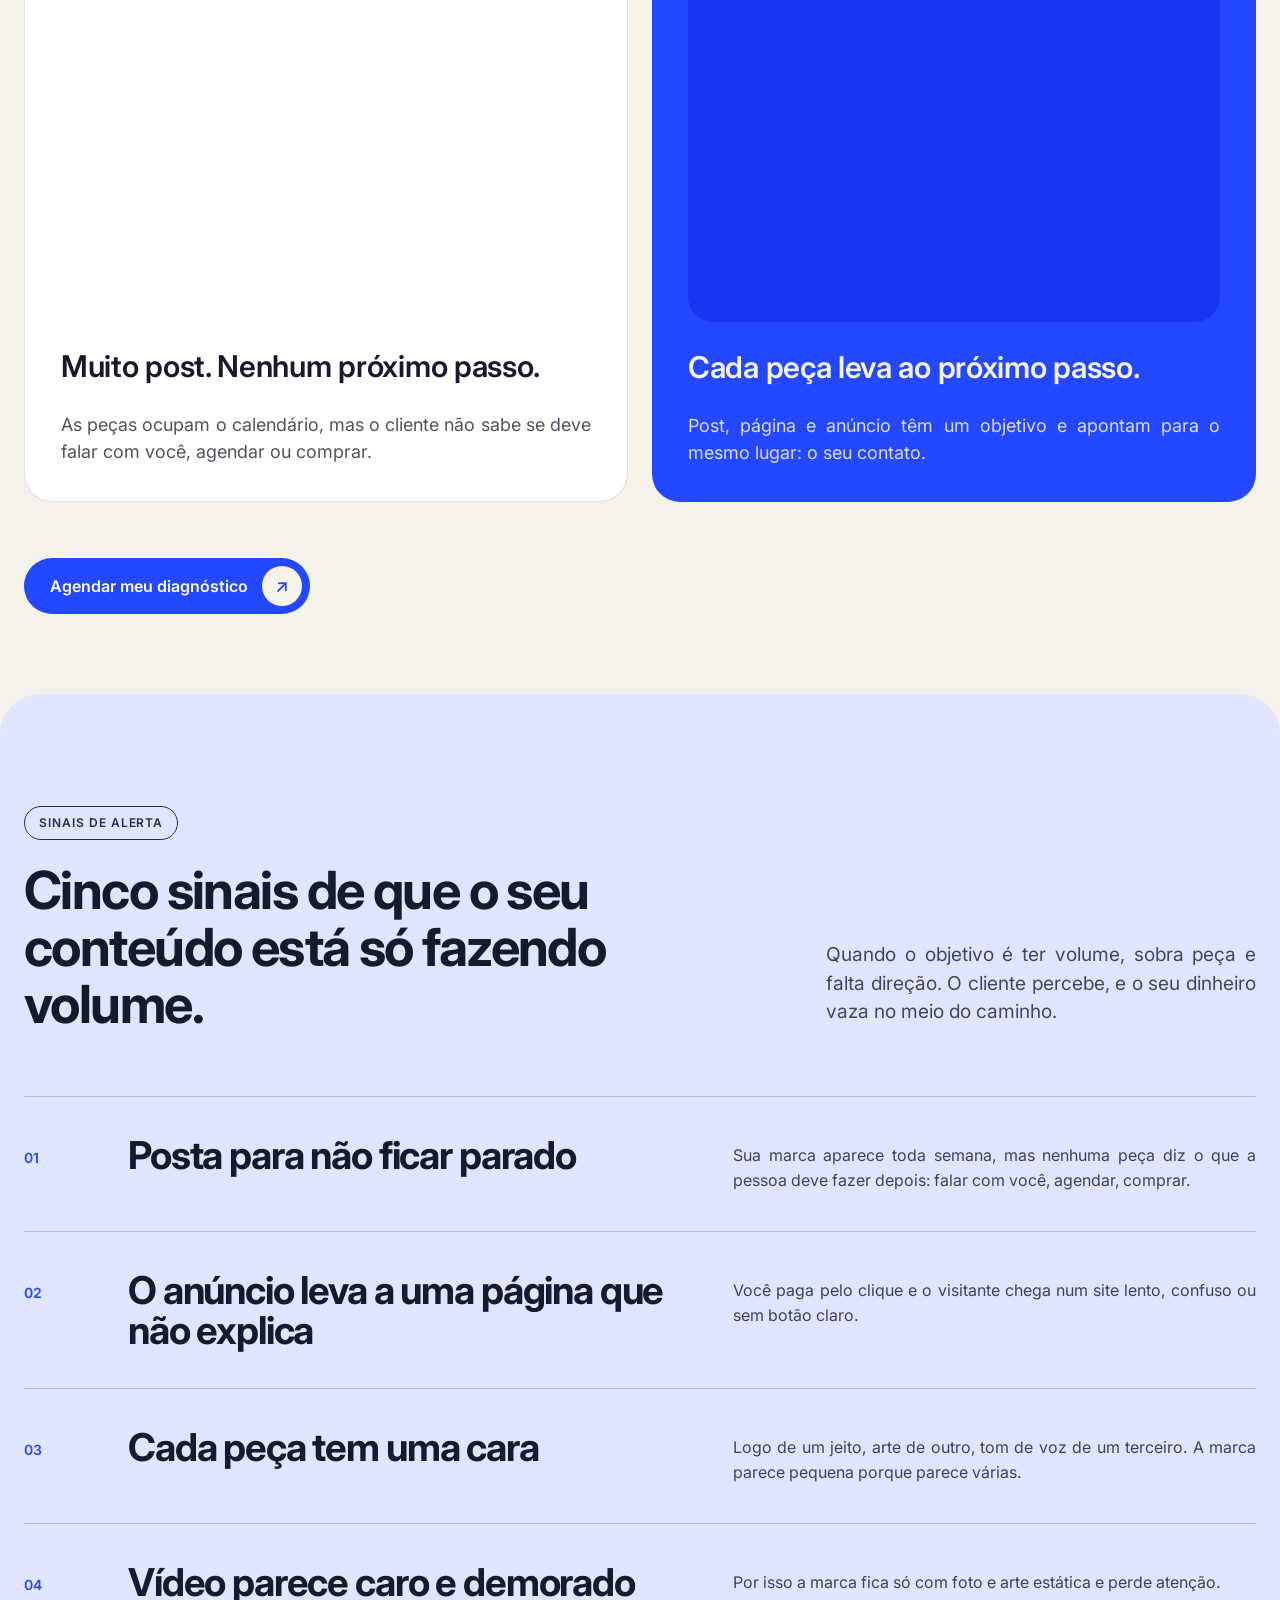
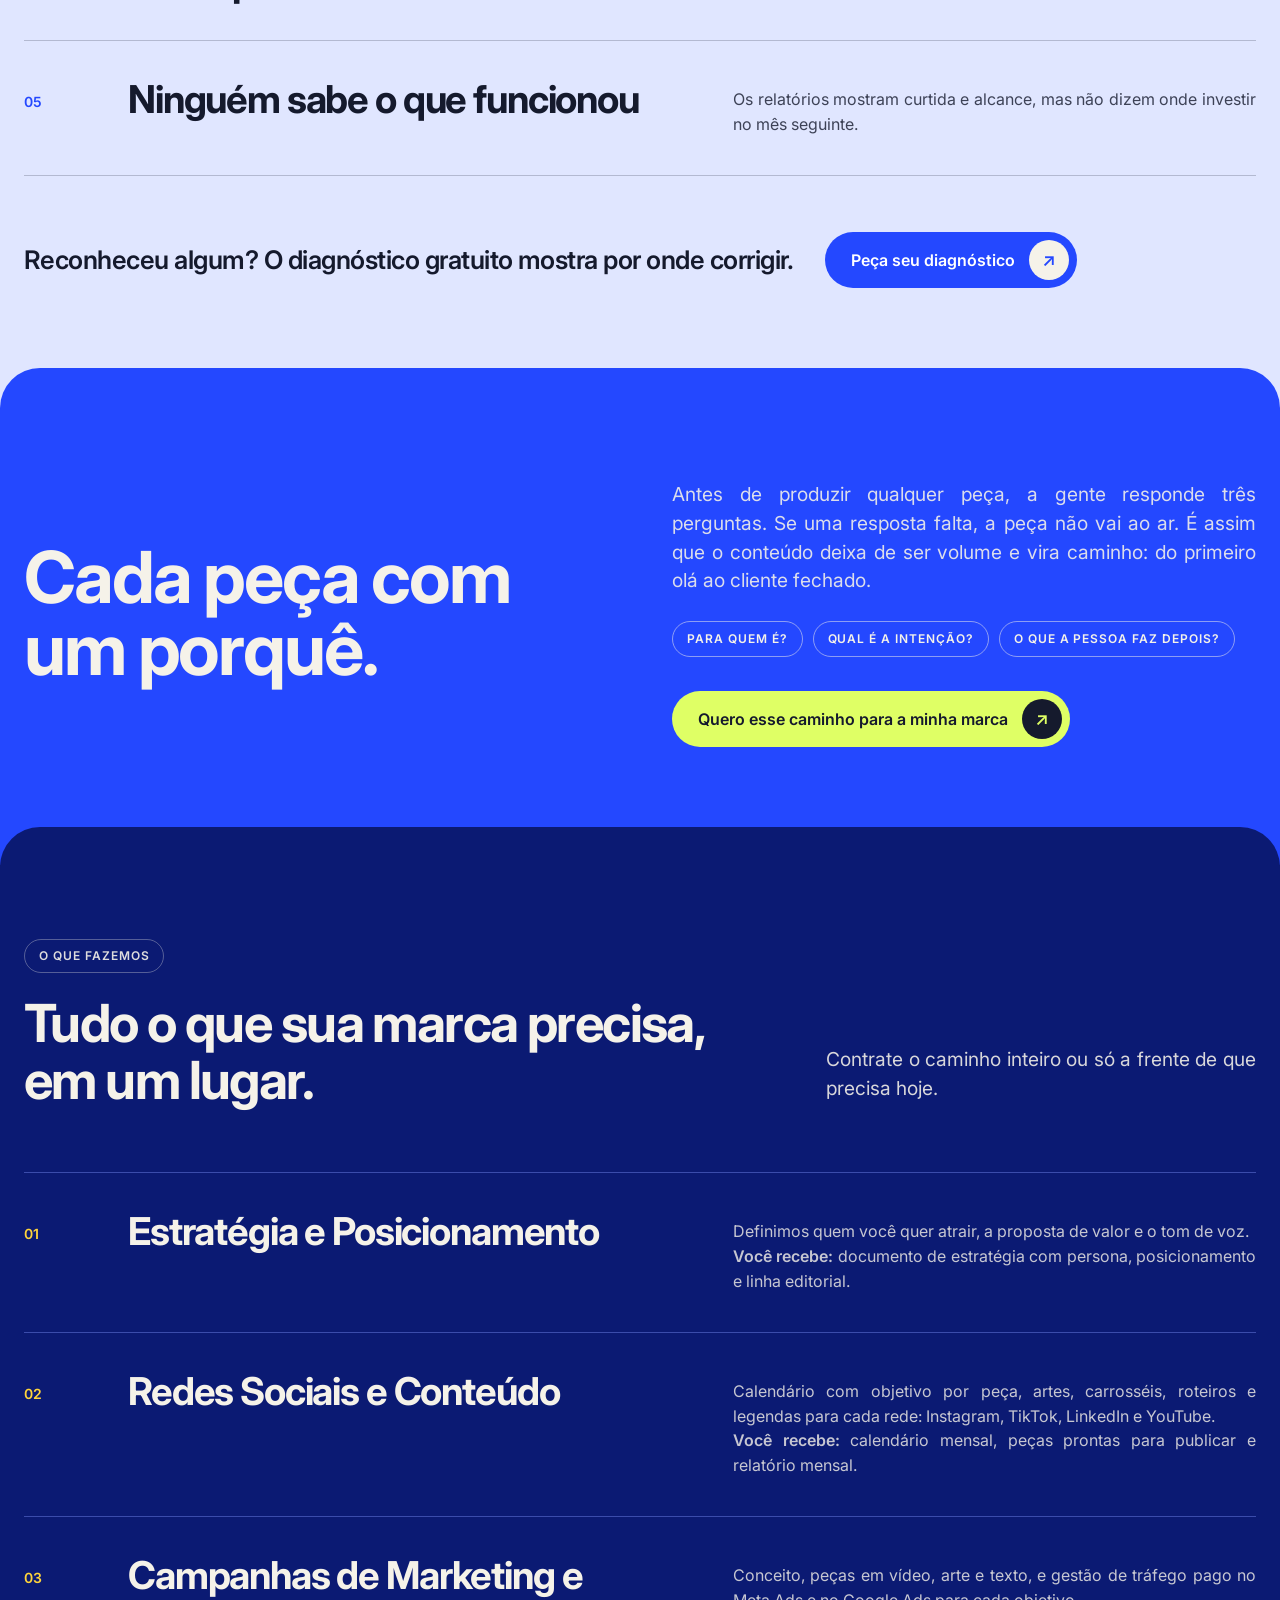
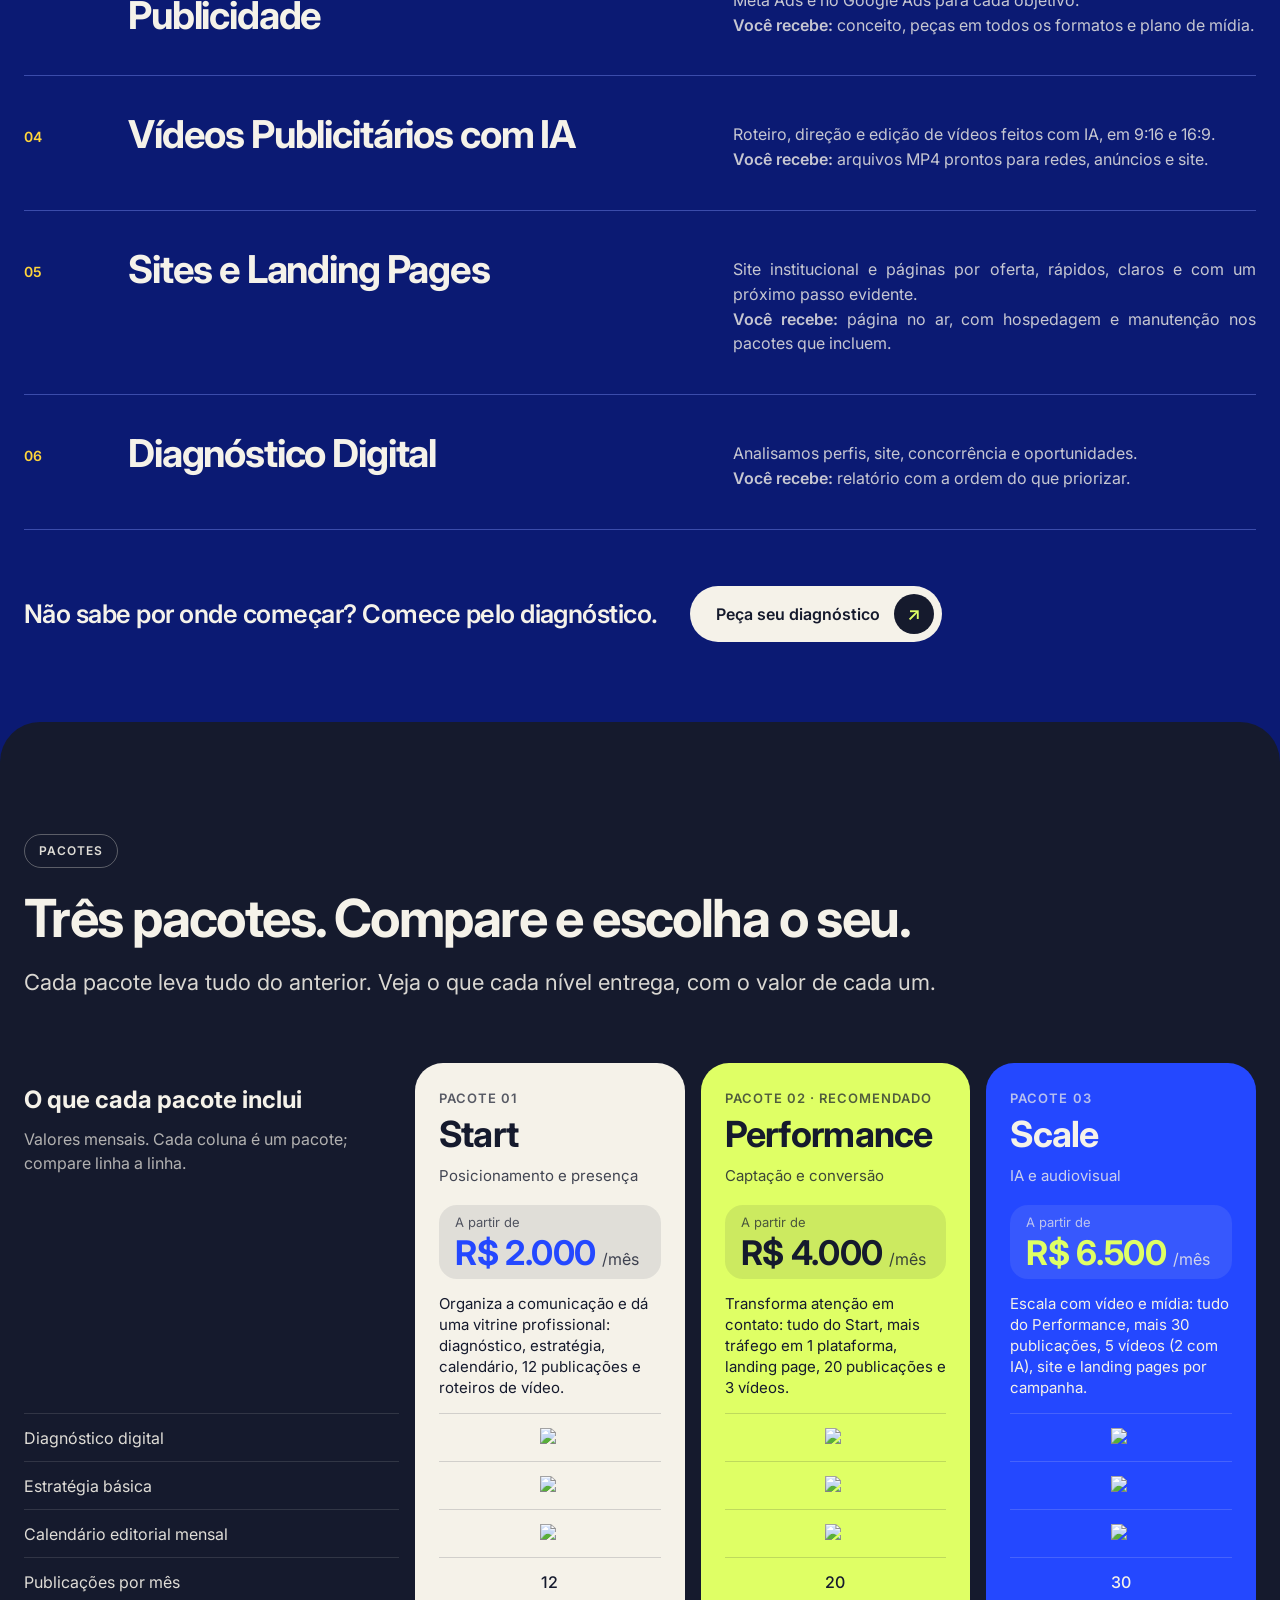
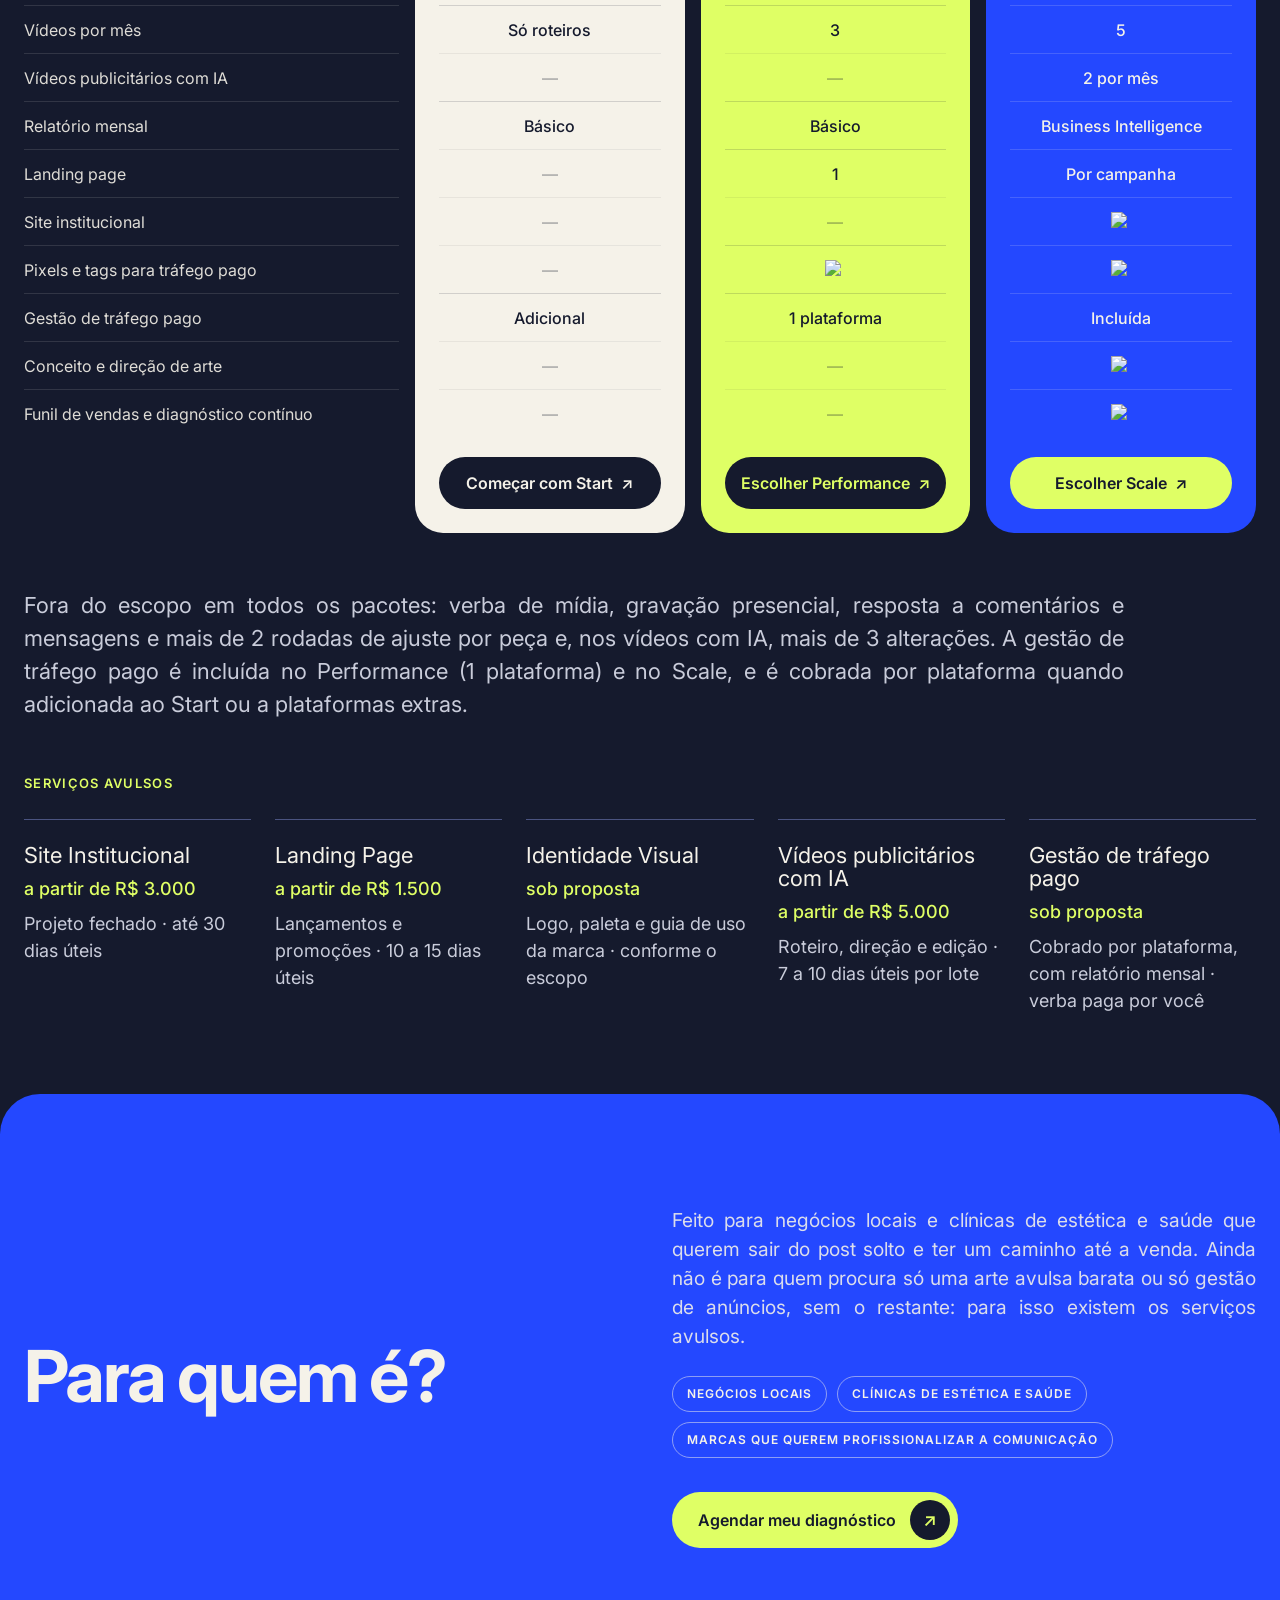
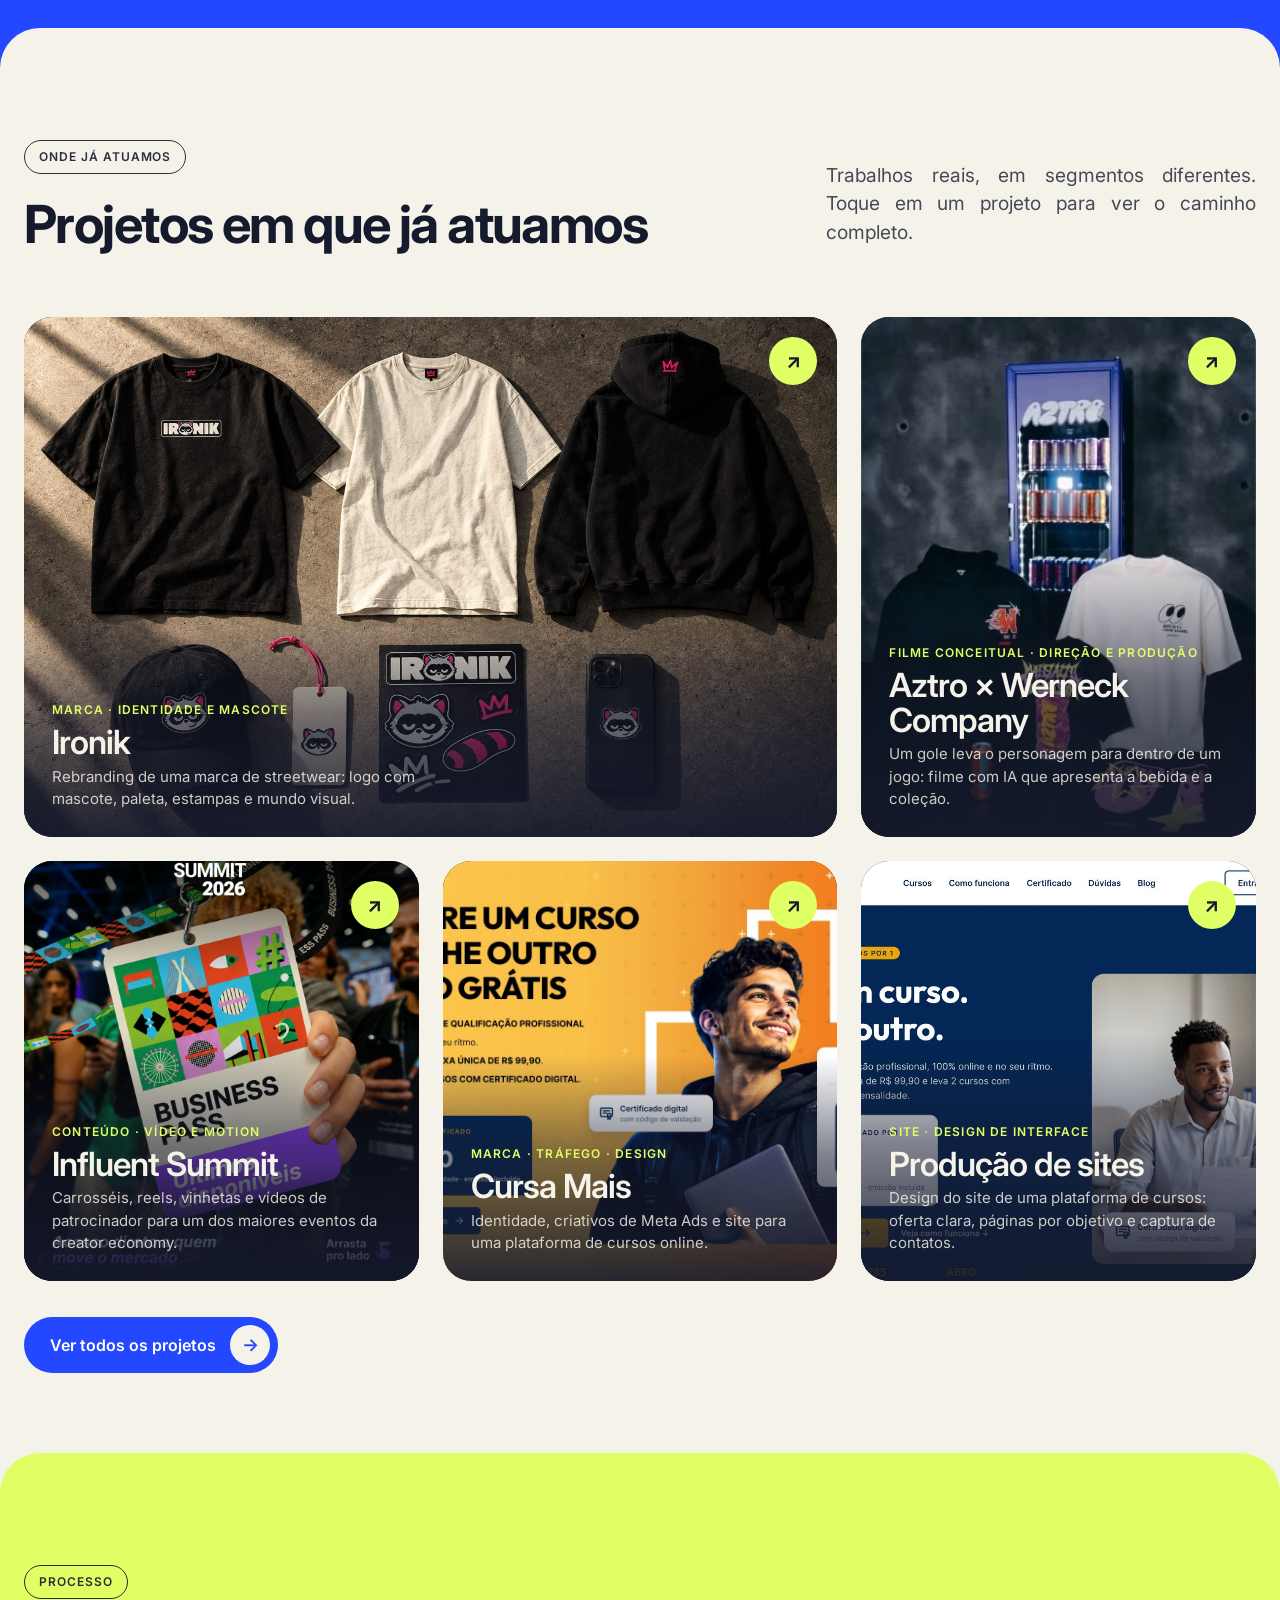
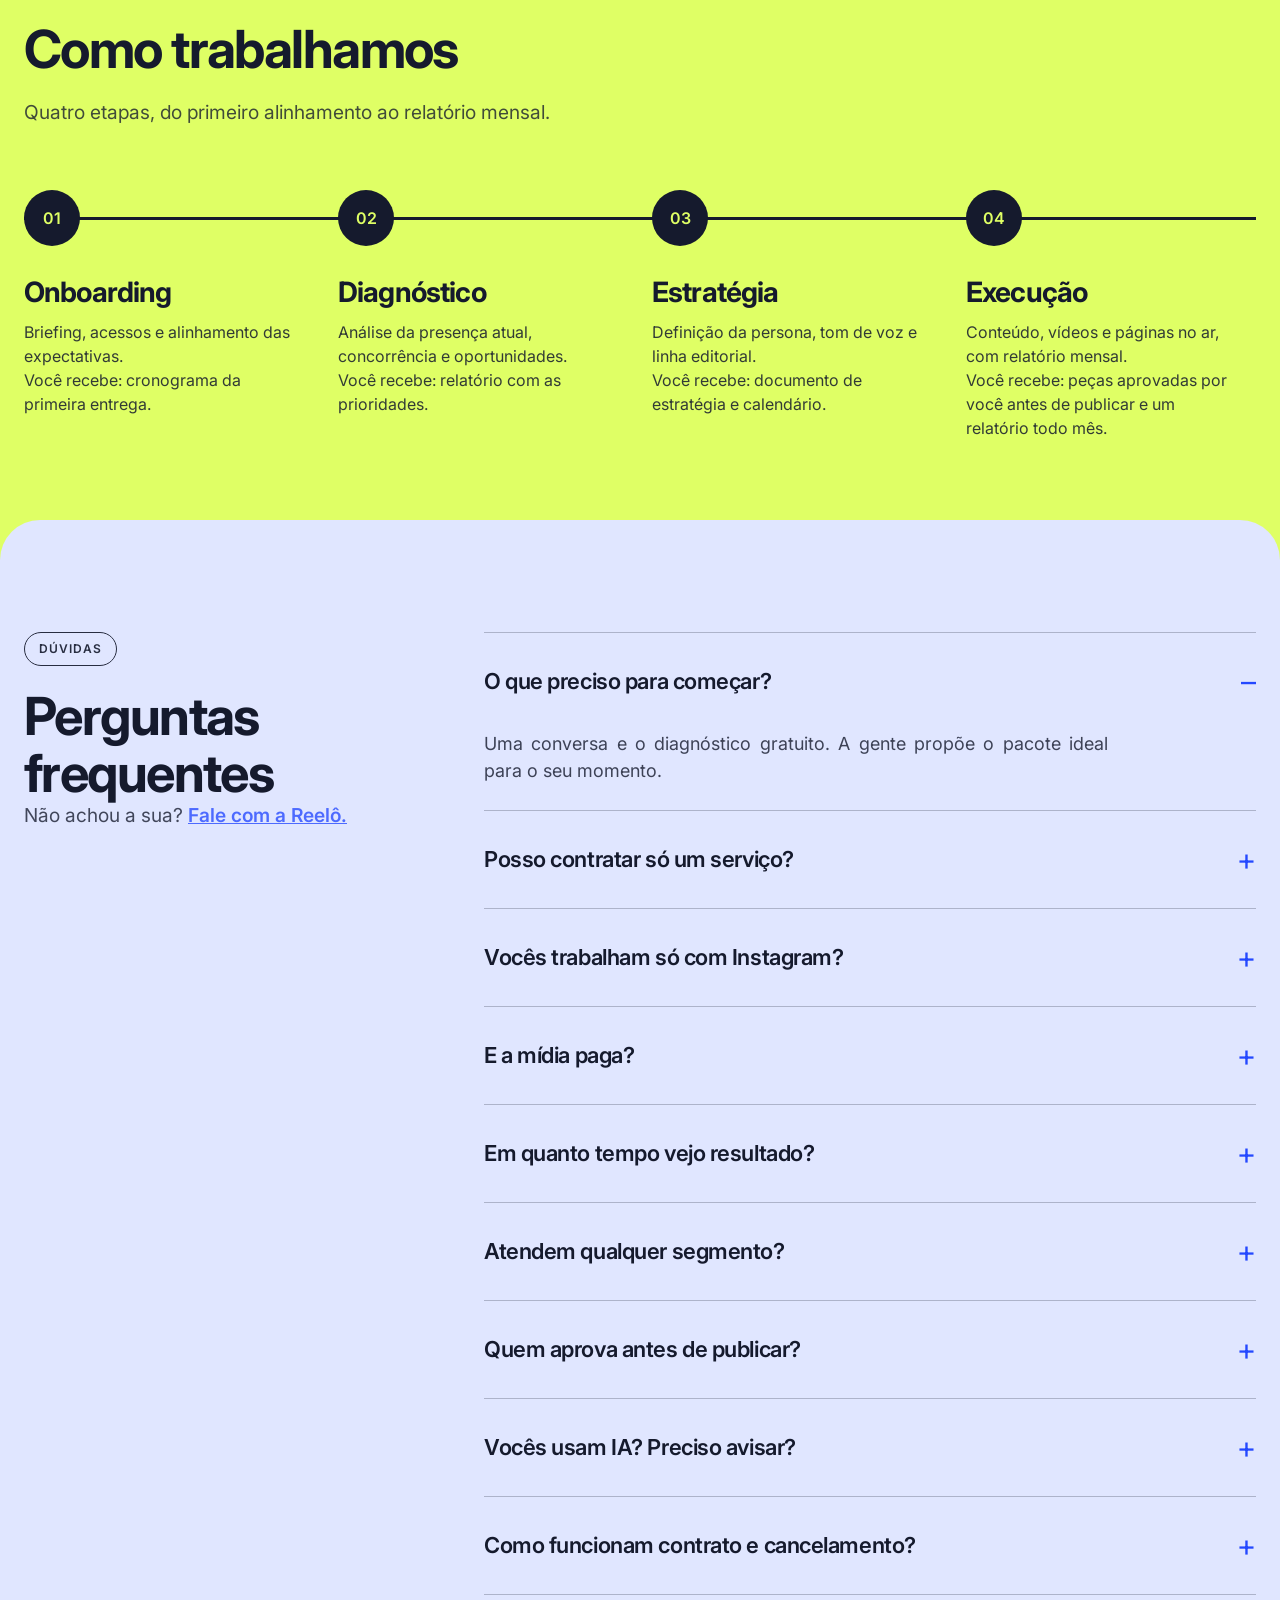
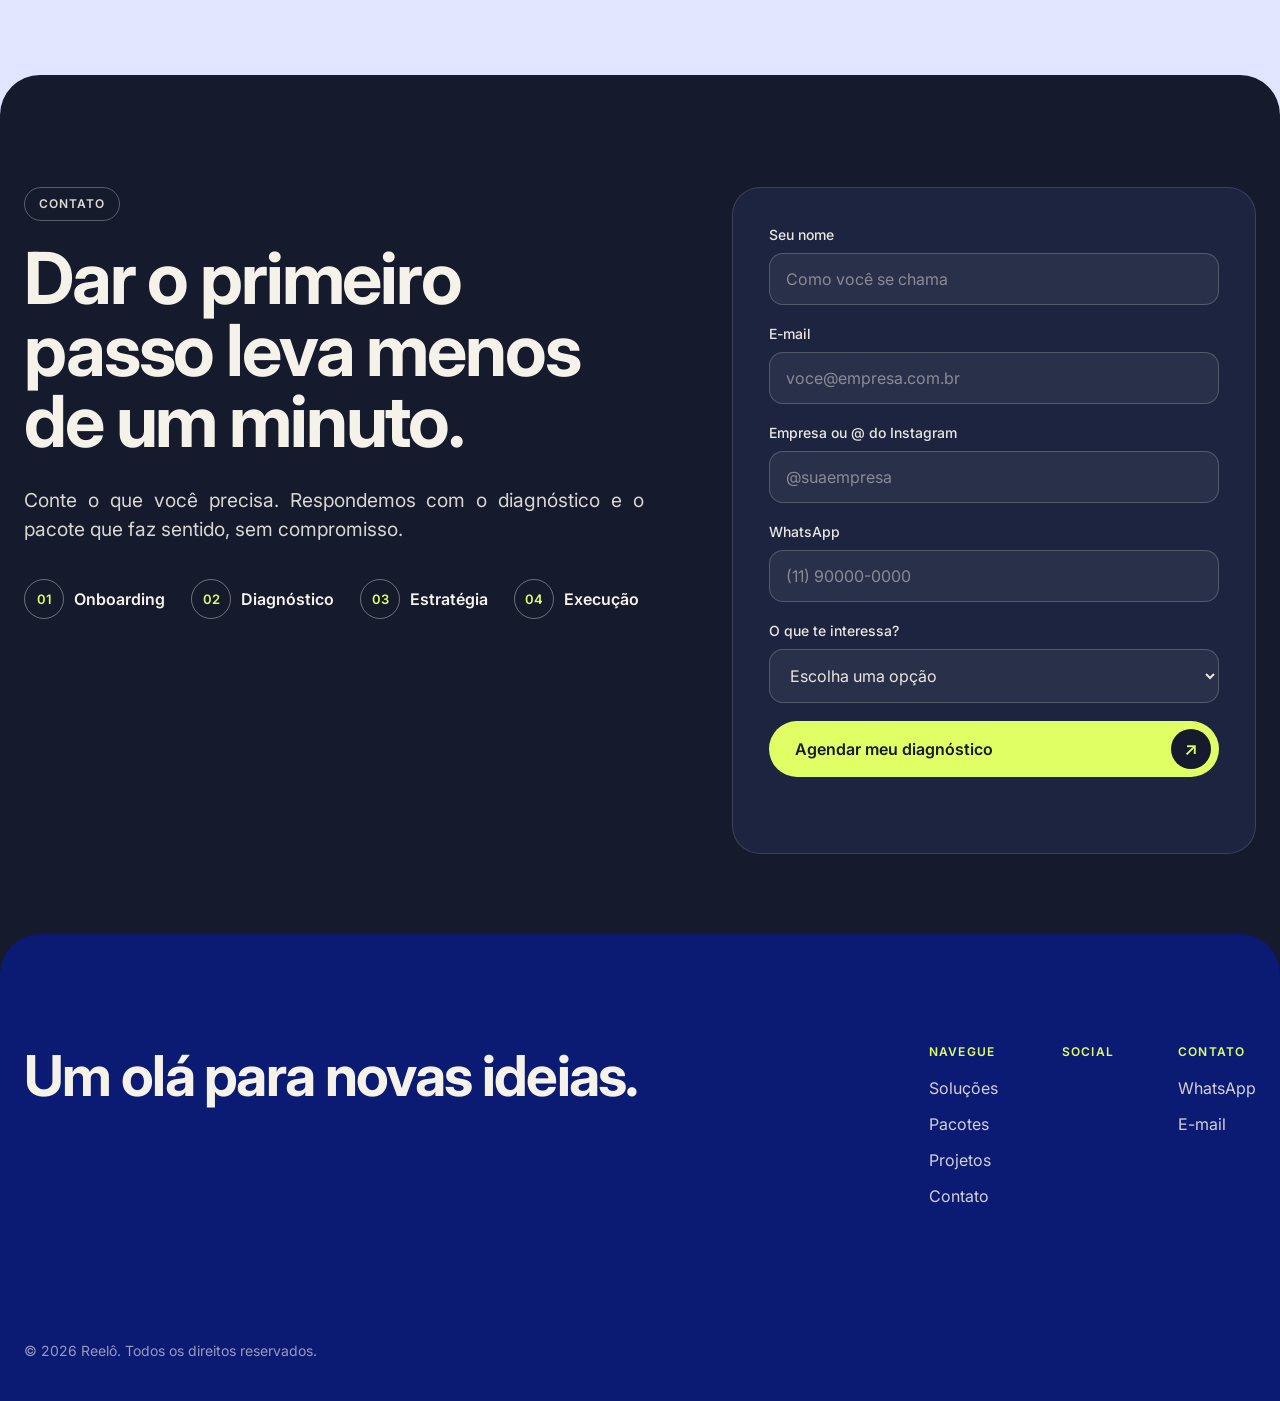
==== commit a14ed0c7: "Add files via upload" ====
--- a/index.html
+++ b/index.html
@@ -78,28 +78,13 @@
     <div class="comp">
       <article class="painel painel--claro">
         <span class="tag tag--mini">Só volume</span>
-        <div class="soltas" aria-hidden="true">
-          <i style="--x:1%;--y:6%;--w:21%;--h:36%;--r:-6deg;--c:#EAE6D8"><u>?</u></i>
-          <i style="--x:25%;--y:2%;--w:18%;--h:42%;--r:5deg;--c:#E0E6FF"></i>
-          <i style="--x:47%;--y:10%;--w:23%;--h:34%;--r:-3deg;--c:#fff"></i>
-          <i style="--x:73%;--y:4%;--w:19%;--h:40%;--r:7deg;--c:#EAE6D8"><u>?</u></i>
-          <i style="--x:4%;--y:52%;--w:19%;--h:38%;--r:4deg;--c:#fff"><u>?</u></i>
-          <i style="--x:27%;--y:55%;--w:23%;--h:36%;--r:-5deg;--c:#E0E6FF"></i>
-          <i style="--x:55%;--y:53%;--w:18%;--h:42%;--r:6deg;--c:#EAE6D8"><u>?</u></i>
-          <i style="--x:75%;--y:52%;--w:23%;--h:38%;--r:-4deg;--c:#fff"></i>
-        </div>
+        <img class="dor__img" src="assets/dor/so-volume.jpg" width="571" height="455" alt="Grade de posts do mascote, todos soltos, sem um próximo passo" loading="lazy">
         <h3>Muito post. Nenhum próximo passo.</h3>
         <p>As peças ocupam o calendário, mas o cliente não sabe se deve falar com você, agendar ou comprar.</p>
       </article>
       <article class="painel painel--azul">
         <span class="tag tag--cha">Com propósito</span>
-        <div class="caminho" aria-hidden="true">
-          <div class="etapa"><i class="mini"><b></b><b></b></i><strong>Post</strong><small>chama a atenção</small></div>
-          <span class="seta">→</span>
-          <div class="etapa"><i class="mini"><b></b><b></b><b></b></i><strong>Página</strong><small>explica e convida</small></div>
-          <span class="seta">→</span>
-          <div class="etapa etapa--cha"><i class="mini"><b></b><b></b></i><strong>Contato</strong><small>agenda ou compra</small></div>
-        </div>
+        <div class="dor__caminho"><div class="dor__crop"><img src="assets/dor/com-proposito.jpg" width="1405" height="1119" alt="Do post à página e ao contato: o post chama a atenção, a página explica e convida, o contato agenda ou compra" loading="lazy"></div></div>
         <h3>Cada peça leva ao próximo passo.</h3>
         <p>Post, página e anúncio têm um objetivo e apontam para o mesmo lugar: o seu contato.</p>
       </article>
@@ -157,68 +142,42 @@
   </div>
 </section>
 
-<!-- 05 PACOTES -->
-<section class="sec sec--nevoa" id="pacotes">
-  <div class="wrap">
-    <header class="cab"><span class="tag">Pacotes</span><h2>Três pacotes. Cada um leva tudo do anterior.</h2><p class="lead lead--ink">Comece pelo que cabe hoje e suba de pacote quando precisar.</p></header>
-    <div class="pacotes">
-      <article class="pacote pacote--start">
-        <small class="eyebrow">Pacote 01</small><h3>Start</h3><p class="foco">Foco em Posicionamento e Presença</p>
-        <p class="desc">Para quem precisa organizar a comunicação e ter uma vitrine profissional.</p>
-        <p class="de">A partir de</p><p class="preco">R$ 1.500/mês</p>
-        <ul><li>Diagnóstico digital</li><li>Estratégia básica: persona, tom de voz e linha editorial</li><li>Calendário editorial mensal</li><li>12 publicações por mês, cada uma com objetivo definido</li><li>Roteiros curtos de vídeo</li><li>Relatório mensal de métricas básicas</li></ul>
-        <p class="envia">Você envia: acessos, logo, fotos e aprovações em até 2 dias úteis.</p>
-        <a class="btn btn--azul btn--full" href="#contato">Começar com Start <span class="btn__c">↗</span></a>
-      </article>
-      <article class="pacote pacote--perf">
-        <small class="eyebrow">Pacote 02 · Recomendado</small><h3>Performance</h3><p class="foco">Foco em Captação e Conversão</p>
-        <p class="desc">Para clínicas, serviços e negócios locais que precisam transformar atenção em contato.</p>
-        <p class="de">A partir de</p><p class="preco">R$ 3.500/mês</p>
-        <ul><li>Tudo do Pacote Start +</li><li>1 landing page: criação, hospedagem e manutenção</li><li>20 publicações por mês, cada uma com objetivo definido</li><li>Roteiros de vídeo</li><li>Pixels e tags para tráfego pago</li></ul>
-        <p class="envia">Você envia: oferta principal, textos de apoio e domínio.</p>
-        <a class="btn btn--cha btn--full" href="#contato">Escolher Performance <span class="btn__c btn__c--ink">↗</span></a>
-      </article>
-      <article class="pacote pacote--scale">
-        <small class="eyebrow">Pacote 03</small><h3>Scale</h3><p class="foco">Foco em IA e Audiovisual</p>
-        <p class="desc">Para marcas que querem vídeo com IA todo mês, site e páginas por campanha.</p>
-        <p class="de">A partir de</p><p class="preco">R$ 6.000/mês</p>
-        <ul><li>Tudo do Pacote Performance +</li><li>Conceito criativo e direção de arte</li><li>2 a 4 vídeos publicitários com IA por mês, em 9:16 e 16:9</li><li>Site institucional e landing pages por campanha</li><li>Gestão de tráfego pago no Meta Ads e no Google Ads</li><li>Funil de vendas e diagnóstico contínuo</li><li>Relatório de Business Intelligence</li></ul>
-        <p class="envia">Você envia: briefing mensal de campanha e aprovações. A verba de mídia é paga por você, direto à plataforma.</p>
-        <a class="btn btn--azul btn--full" href="#contato">Escolher Scale <span class="btn__c">↗</span></a>
-      </article>
-    </div>
-    <p class="nota">Fora do escopo em todos os pacotes: verba de mídia, gravação presencial, resposta a comentários e mensagens e mais de 2 rodadas de ajuste por peça. A gestão de tráfego pago é incluída no Scale e pode ser adicionada ao Start e ao Performance, sob proposta.</p>
-  </div>
-</section>
-
-<!-- 06 COMPARATIVO -->
-<section class="sec sec--ink">
-  <div class="wrap">
-    <header class="cab"><span class="tag tag--claro">Compare</span><h2>Comparativo dos pacotes</h2><p class="lead">Veja o que cada nível entrega e escolha o seu momento.</p></header>
-    <div class="tabela" role="table" aria-label="Comparativo dos pacotes">
-      <div class="tr tr--cab" role="row"><span role="columnheader"></span><b role="columnheader">Start</b><b role="columnheader" class="dest"><span class="longo">Performance</span><span class="curto">Perf.</span></b><b role="columnheader">Scale</b></div>
-      <div class="tr" role="row"><span role="rowheader">Diagnóstico digital</span><span class="ok">✓</span><span class="ok">✓</span><span class="ok">✓</span></div>
-      <div class="tr" role="row"><span role="rowheader">Estratégia básica</span><span class="ok">✓</span><span class="ok">✓</span><span class="ok">✓</span></div>
-      <div class="tr" role="row"><span role="rowheader">Calendário editorial mensal</span><span class="ok">✓</span><span class="ok">✓</span><span class="ok">✓</span></div>
-      <div class="tr" role="row"><span role="rowheader">Publicações por mês, cada uma com objetivo definido</span><span>12</span><span>20</span><span>20</span></div>
-      <div class="tr" role="row"><span role="rowheader">Relatório mensal</span><span>Básico</span><span>Básico</span><span>Business Intelligence</span></div>
-      <div class="tr" role="row"><span role="rowheader">Landing page</span><span class="nao">—</span><span>1</span><span>Por campanha</span></div>
-      <div class="tr" role="row"><span role="rowheader">Site institucional</span><span class="nao">—</span><span class="nao">—</span><span class="ok">✓</span></div>
-      <div class="tr" role="row"><span role="rowheader">Pixels e tags para tráfego pago</span><span class="nao">—</span><span class="ok">✓</span><span class="ok">✓</span></div>
-      <div class="tr" role="row"><span role="rowheader">Vídeos publicitários com IA</span><span class="nao">—</span><span class="nao">—</span><span>2 a 4 por mês</span></div>
-      <div class="tr" role="row"><span role="rowheader">Funil de vendas e diagnóstico contínuo</span><span class="nao">—</span><span class="nao">—</span><span class="ok">✓</span></div>
-      <div class="tr" role="row"><span role="rowheader">Roteiros de vídeo</span><span class="ok">✓</span><span class="ok">✓</span><span class="ok">✓</span></div>
-      <div class="tr" role="row"><span role="rowheader">Conceito e direção de arte</span><span class="nao">—</span><span class="nao">—</span><span class="ok">✓</span></div>
-      <div class="tr" role="row"><span role="rowheader">Gestão de tráfego pago</span><span class="nao">Adicional</span><span class="nao">Adicional</span><span>Incluída</span></div>
-      <div class="tr tr--preco" role="row"><span role="rowheader">Investimento mensal (a partir de)</span><span>R$ 1.500</span><span>R$ 3.500</span><span>R$ 6.000</span></div>
-    </div>
+<!-- 05 PACOTES E COMPARATIVO -->
+<section class="sec sec--ink" id="pacotes">
+  <div class="wrap">
+    <header class="cab"><span class="tag tag--claro">Pacotes</span><h2>Três pacotes. Compare e escolha o seu.</h2><p class="lead">Cada pacote leva tudo do anterior. Veja o que cada nível entrega, com o valor de cada um.</p></header>
+    <div class="pcs">
+      <div class="pcs__lab"><div class="pcs__labtop"><h3>O que cada pacote inclui</h3><p>Valores mensais. Cada coluna é um pacote; compare linha a linha.</p></div><ul><li>Diagnóstico digital</li><li>Estratégia básica</li><li>Calendário editorial mensal</li><li>Publicações por mês</li><li>Vídeos por mês</li><li>Vídeos publicitários com IA</li><li>Relatório mensal</li><li>Landing page</li><li>Site institucional</li><li>Pixels e tags para tráfego pago</li><li>Gestão de tráfego pago</li><li>Conceito e direção de arte</li><li>Funil de vendas e diagnóstico contínuo</li></ul></div>
+      <article class="pc pc--start">
+        <div class="pc__top"><small class="pc__eb">Pacote 01</small><h3>Start</h3><p class="pc__sub">Posicionamento e presença</p>
+          <div class="pc__preco"><small>A partir de</small><p><b>R$ 2.000</b><span>/mês</span></p></div>
+          <p class="pc__desc">Organiza a comunicação e dá uma vitrine profissional: diagnóstico, estratégia, calendário, 12 publicações e roteiros de vídeo.</p></div>
+        <ul class="pc__rows"><li class="c c--ok" data-l="Diagnóstico digital"><img src="assets/pacotes/check-start.svg" width="20" height="20" alt="Incluído"></li><li class="c c--ok" data-l="Estratégia básica"><img src="assets/pacotes/check-start.svg" width="20" height="20" alt="Incluído"></li><li class="c c--ok" data-l="Calendário editorial mensal"><img src="assets/pacotes/check-start.svg" width="20" height="20" alt="Incluído"></li><li class="c" data-l="Publicações por mês">12</li><li class="c" data-l="Vídeos por mês">Só roteiros</li><li class="c c--no" data-l="Vídeos publicitários com IA"><span aria-label="Não incluído">—</span></li><li class="c" data-l="Relatório mensal">Básico</li><li class="c c--no" data-l="Landing page"><span aria-label="Não incluído">—</span></li><li class="c c--no" data-l="Site institucional"><span aria-label="Não incluído">—</span></li><li class="c c--no" data-l="Pixels e tags para tráfego pago"><span aria-label="Não incluído">—</span></li><li class="c" data-l="Gestão de tráfego pago">Adicional</li><li class="c c--no" data-l="Conceito e direção de arte"><span aria-label="Não incluído">—</span></li><li class="c c--no" data-l="Funil de vendas e diagnóstico contínuo"><span aria-label="Não incluído">—</span></li></ul>
+        <a class="pc__btn" href="#contato">Começar com Start <span aria-hidden="true">↗</span></a>
+      </article>
+      <article class="pc pc--perf">
+        <div class="pc__top"><small class="pc__eb">Pacote 02 · Recomendado</small><h3>Performance</h3><p class="pc__sub">Captação e conversão</p>
+          <div class="pc__preco"><small>A partir de</small><p><b>R$ 4.000</b><span>/mês</span></p></div>
+          <p class="pc__desc">Transforma atenção em contato: tudo do Start, mais tráfego em 1 plataforma, landing page, 20 publicações e 3 vídeos.</p></div>
+        <ul class="pc__rows"><li class="c c--ok" data-l="Diagnóstico digital"><img src="assets/pacotes/check-perf.svg" width="20" height="20" alt="Incluído"></li><li class="c c--ok" data-l="Estratégia básica"><img src="assets/pacotes/check-perf.svg" width="20" height="20" alt="Incluído"></li><li class="c c--ok" data-l="Calendário editorial mensal"><img src="assets/pacotes/check-perf.svg" width="20" height="20" alt="Incluído"></li><li class="c" data-l="Publicações por mês">20</li><li class="c" data-l="Vídeos por mês">3</li><li class="c c--no" data-l="Vídeos publicitários com IA"><span aria-label="Não incluído">—</span></li><li class="c" data-l="Relatório mensal">Básico</li><li class="c" data-l="Landing page">1</li><li class="c c--no" data-l="Site institucional"><span aria-label="Não incluído">—</span></li><li class="c c--ok" data-l="Pixels e tags para tráfego pago"><img src="assets/pacotes/check-perf.svg" width="20" height="20" alt="Incluído"></li><li class="c" data-l="Gestão de tráfego pago">1 plataforma</li><li class="c c--no" data-l="Conceito e direção de arte"><span aria-label="Não incluído">—</span></li><li class="c c--no" data-l="Funil de vendas e diagnóstico contínuo"><span aria-label="Não incluído">—</span></li></ul>
+        <a class="pc__btn" href="#contato">Escolher Performance <span aria-hidden="true">↗</span></a>
+      </article>
+      <article class="pc pc--scale">
+        <div class="pc__top"><small class="pc__eb">Pacote 03</small><h3>Scale</h3><p class="pc__sub">IA e audiovisual</p>
+          <div class="pc__preco"><small>A partir de</small><p><b>R$ 6.500</b><span>/mês</span></p></div>
+          <p class="pc__desc">Escala com vídeo e mídia: tudo do Performance, mais 30 publicações, 5 vídeos (2 com IA), site e landing pages por campanha.</p></div>
+        <ul class="pc__rows"><li class="c c--ok" data-l="Diagnóstico digital"><img src="assets/pacotes/check-scale.svg" width="20" height="20" alt="Incluído"></li><li class="c c--ok" data-l="Estratégia básica"><img src="assets/pacotes/check-scale.svg" width="20" height="20" alt="Incluído"></li><li class="c c--ok" data-l="Calendário editorial mensal"><img src="assets/pacotes/check-scale.svg" width="20" height="20" alt="Incluído"></li><li class="c" data-l="Publicações por mês">30</li><li class="c" data-l="Vídeos por mês">5</li><li class="c" data-l="Vídeos publicitários com IA">2 por mês</li><li class="c" data-l="Relatório mensal">Business Intelligence</li><li class="c" data-l="Landing page">Por campanha</li><li class="c c--ok" data-l="Site institucional"><img src="assets/pacotes/check-scale.svg" width="20" height="20" alt="Incluído"></li><li class="c c--ok" data-l="Pixels e tags para tráfego pago"><img src="assets/pacotes/check-scale.svg" width="20" height="20" alt="Incluído"></li><li class="c" data-l="Gestão de tráfego pago">Incluída</li><li class="c c--ok" data-l="Conceito e direção de arte"><img src="assets/pacotes/check-scale.svg" width="20" height="20" alt="Incluído"></li><li class="c c--ok" data-l="Funil de vendas e diagnóstico contínuo"><img src="assets/pacotes/check-scale.svg" width="20" height="20" alt="Incluído"></li></ul>
+        <a class="pc__btn" href="#contato">Escolher Scale <span aria-hidden="true">↗</span></a>
+      </article>
+    </div>
+    <p class="nota">Fora do escopo em todos os pacotes: verba de mídia, gravação presencial, resposta a comentários e mensagens e mais de 2 rodadas de ajuste por peça e, nos vídeos com IA, mais de 3 alterações. A gestão de tráfego pago é incluída no Performance (1 plataforma) e no Scale, e é cobrada por plataforma quando adicionada ao Start ou a plataformas extras.</p>
     <h3 class="avulsos__t">Serviços avulsos</h3>
     <div class="avulsos">
       <div><h4>Site Institucional</h4><p class="v">a partir de R$ 3.000</p><p>Projeto fechado · até 30 dias úteis</p></div>
       <div><h4>Landing Page</h4><p class="v">a partir de R$ 1.500</p><p>Lançamentos e promoções · 10 a 15 dias úteis</p></div>
-      <div><h4>Diagnóstico Aprofundado</h4><p class="v">a partir de R$ 1.500</p><p>Consultoria com relatório e reunião · 5 a 7 dias úteis</p></div>
+      <div><h4>Identidade Visual</h4><p class="v">sob proposta</p><p>Logo, paleta e guia de uso da marca · conforme o escopo</p></div>
       <div><h4>Vídeos publicitários com IA</h4><p class="v">a partir de R$ 5.000</p><p>Roteiro, direção e edição · 7 a 10 dias úteis por lote</p></div>
-      <div><h4>Gestão de tráfego pago</h4><p class="v">sob proposta</p><p>Meta Ads e Google Ads, com relatório mensal · verba paga por você</p></div>
+      <div><h4>Gestão de tráfego pago</h4><p class="v">sob proposta</p><p>Cobrado por plataforma, com relatório mensal · verba paga por você</p></div>
     </div>
   </div>
 </section>
--- a/style.css
+++ b/style.css
@@ -1,288 +1,344 @@
-:root{--ink:#151A2D;--creme:#F5F2E9;--azul:#2448FF;--cha:#DFFF65;--nevoa:#E0E6FF;--prof:#0B1A73;--am:#FFD43B;--w:1312px;--r:40px}
-*{box-sizing:border-box;margin:0;padding:0}
-html{scroll-behavior:smooth;scroll-padding-top:96px}
-body{font-family:'Inter',system-ui,-apple-system,Segoe UI,Roboto,sans-serif;background:var(--ink);color:var(--ink);line-height:1.5;-webkit-font-smoothing:antialiased;overflow-x:hidden}
-img{max-width:100%;display:block}
-a{color:inherit}
-ul,ol{list-style:none}
-:focus-visible{outline:3px solid var(--cha);outline-offset:3px}
-.wrap{width:min(var(--w),100% - 48px);margin-inline:auto}
-
-/* seções empilhadas com topo arredondado */
-.sec{position:relative;padding:112px 0 120px;border-radius:var(--r) var(--r) 0 0;margin-top:calc(var(--r) * -1)}
-.sec--ink{background:var(--ink);color:var(--creme)}
-.sec--creme{background:var(--creme)}
-.sec--nevoa{background:var(--nevoa)}
-.sec--azul{background:var(--azul);color:var(--creme)}
-.sec--profundo{background:var(--prof);color:var(--creme)}
-.sec--cha{background:var(--cha)}
-main>.sec:nth-of-type(1){margin-top:0;border-radius:0}
-main>section:nth-of-type(2){z-index:2}main>section:nth-of-type(3){z-index:3}main>section:nth-of-type(4){z-index:4}main>section:nth-of-type(5){z-index:5}main>section:nth-of-type(6){z-index:6}main>section:nth-of-type(7){z-index:7}main>section:nth-of-type(8){z-index:8}main>section:nth-of-type(9){z-index:9}main>section:nth-of-type(10){z-index:10}main>section:nth-of-type(11){z-index:11}main>section:nth-of-type(12){z-index:12}
-.rodape{z-index:13}
-
-/* tipografia */
-h1,h2,h3,h4{letter-spacing:-.03em;line-height:1.05}
-h1{font-size:clamp(40px,6.2vw,88px);font-weight:700}
-h2{font-size:clamp(32px,4.1vw,59px);font-weight:700;line-height:1.08}
-.h-grande{font-size:clamp(40px,5.6vw,80px);line-height:1}
-h3{font-size:clamp(22px,2.4vw,30px);font-weight:600}
-.lead{font-size:clamp(17px,1.5vw,20px);line-height:1.5;opacity:.88;max-width:620px}
-.lead--ink{color:var(--ink);opacity:.78}
-.tag{display:inline-block;font-size:12px;font-weight:600;letter-spacing:.08em;text-transform:uppercase;border:1px solid currentColor;border-radius:100px;padding:7px 14px;margin-bottom:22px;opacity:.9}
-.tag--claro{color:var(--creme);border-color:rgba(245,242,233,.35)}
-.tag--mini{background:var(--creme);border-color:rgba(21,26,45,.2);margin:0}
-.tag--cha{background:var(--cha);border-color:var(--cha);color:var(--ink);margin:0}
-
-/* botões */
-.btn{display:inline-flex;align-items:center;justify-content:center;gap:14px;font:600 16px/1 'Inter',sans-serif;text-decoration:none;border-radius:100px;padding:8px 8px 8px 26px;min-height:56px;border:0;cursor:pointer;transition:transform .2s ease,box-shadow .2s ease}
-.btn:hover{transform:translateY(-2px)}
-.btn:active{transform:scale(.98)}
-.btn--azul{background:var(--azul);color:#fff}
-.btn--cha{background:var(--cha);color:var(--ink)}
-.btn--creme{background:var(--creme);color:var(--ink)}
-.btn--full{width:100%;justify-content:space-between}
-.btn__c{display:grid;place-items:center;width:40px;height:40px;border-radius:50%;background:var(--creme);color:var(--azul);font-size:18px;flex:none}
-.btn__c--ink{background:var(--ink);color:var(--cha)}
-.btn--cha .btn__c{background:var(--ink);color:var(--cha)}
-.link-seta{color:var(--creme);text-decoration:none;font-weight:500;font-size:17px;padding:12px 4px}
-.link-seta:hover{text-decoration:underline}
-
-/* nav */
-.nav{position:fixed;top:16px;left:50%;transform:translateX(-50%);z-index:50;width:min(1294px,100% - 32px);height:62px;border-radius:31px;background:rgba(29,36,64,.82);backdrop-filter:blur(24px);-webkit-backdrop-filter:blur(24px);display:flex;align-items:center;justify-content:space-between;padding:0 9px 0 28px;color:var(--creme)}
-.nav__logo img{height:34px;width:auto}
-.nav__links{display:flex;gap:40px;font-size:15px;font-weight:500}
-.nav__links a{text-decoration:none;opacity:.85}.nav__links a:hover{opacity:1}
-.nav__cta{min-height:44px;padding:0 22px;font-size:15px}
-.burger{display:none;width:44px;height:44px;border-radius:50%;border:0;background:var(--azul);cursor:pointer;flex-direction:column;align-items:center;justify-content:center;gap:5px}
-.burger span{width:20px;height:2.5px;border-radius:2px;background:#fff;transition:transform .25s,opacity .25s}
-.burger[aria-expanded="true"]{background:var(--cha)}
-.burger[aria-expanded="true"] span{background:var(--ink)}
-.burger[aria-expanded="true"] span:nth-child(1){transform:translateY(7.5px) rotate(45deg)}
-.burger[aria-expanded="true"] span:nth-child(2){opacity:0}
-.burger[aria-expanded="true"] span:nth-child(3){transform:translateY(-7.5px) rotate(-45deg)}
-.menu{position:fixed;inset:0;z-index:40;background:var(--ink);color:var(--creme);padding:110px 20px 32px;display:none;flex-direction:column}
-.menu:not([hidden]){display:flex}
-.menu nav{display:flex;flex-direction:column}
-.menu nav a{display:flex;align-items:center;gap:16px;text-decoration:none;font-size:36px;font-weight:600;letter-spacing:-.03em;padding:22px 0;border-bottom:1px solid rgba(245,242,233,.18)}
-.menu nav i{font:400 14px 'Inter';color:var(--cha);width:30px}
-.menu nav b{margin-left:auto;color:var(--cha);font-weight:400;font-size:28px}
-.menu .btn{margin-top:auto}
-.menu p{text-align:center;opacity:.7;margin-top:18px}
-
-/* hero */
-.hero{padding:0;min-height:min(100vh,940px);display:flex;align-items:center;background:var(--ink) url('assets/hero.png') right center/cover no-repeat;overflow:hidden}
-.hero::before{content:"";position:absolute;inset:0;background:linear-gradient(90deg,rgba(21,26,45,.92) 0%,rgba(21,26,45,.55) 42%,rgba(21,26,45,0) 70%);pointer-events:none}
-.hero::after{content:"";position:absolute;inset:auto 0 0 0;height:160px;background:linear-gradient(0deg,rgba(21,26,45,.7),transparent);pointer-events:none}
-.hero__in{position:relative;z-index:2;padding:150px 0 140px}
-.hero__txt{max-width:720px;display:flex;flex-direction:column;gap:30px;align-items:flex-start}
-.hero__txt .tag{margin:0}
-.hero__txt .lead{max-width:560px}
-.hero__cta{display:flex;align-items:center;gap:28px;flex-wrap:wrap}
-.hero__img{display:none}
-.hero__prova{position:absolute;left:0;bottom:56px;display:flex;align-items:center;gap:14px;font-size:14px;opacity:.85}
-.av{display:flex}.av i{width:40px;height:40px;border-radius:50%;display:grid;place-items:center;font:600 14px 'Inter';font-style:normal;border:2px solid var(--ink);margin-left:-10px;background:var(--cha);color:var(--ink)}
-.av i:first-child{margin-left:0;background:var(--azul);color:#fff}.av i:nth-child(3){background:var(--creme)}
-
-/* faixa */
-.faixa{background:var(--cha);overflow:hidden;position:relative;z-index:2;margin-top:-40px;border-radius:var(--r) var(--r) 0 0;padding:52px 0 calc(52px + var(--r))}
-.faixa__trilho{display:flex;gap:28px;width:max-content;font-size:40px;font-weight:700;letter-spacing:-.03em;animation:corre 38s linear infinite;white-space:nowrap}
-.faixa__trilho span:nth-child(even){opacity:.4}
-@keyframes corre{to{transform:translateX(-50%)}}
-
-/* cabeçalho */
-.cab{margin-bottom:64px}
-.cab h2{max-width:900px}
-.cab .lead{margin-top:20px}
-.cab--lado{display:flex;justify-content:space-between;align-items:flex-end;gap:48px}
-.cab--lado .lead{margin:0 0 6px;max-width:430px;flex:none}
-.cab--lado h2{max-width:780px}
-
-/* dor */
-.comp{display:grid;grid-template-columns:1fr 1fr;gap:24px;margin:8px 0 56px}
-.painel{border-radius:28px;padding:36px;display:flex;flex-direction:column;gap:26px}
-.painel--claro{background:#fff;border:1px solid rgba(21,26,45,.14)}
-.painel--azul{background:var(--azul);color:var(--creme);justify-content:space-between}
-.painel h3{font-size:clamp(24px,2.4vw,32px)}
-.painel p{font-size:18px;opacity:.75;line-height:1.5}
-.painel--azul p{opacity:.88}
-.painel .tag{align-self:flex-start}
-.soltas{position:relative;height:236px}
-.soltas i{position:absolute;left:var(--x);top:var(--y);width:var(--w);height:var(--h);transform:rotate(var(--r));background:var(--c);border:1px solid rgba(21,26,45,.16);border-radius:14px}
-.soltas i::before,.soltas i::after{content:"";position:absolute;left:12%;height:8px;border-radius:4px;background:rgba(21,26,45,.16)}
-.soltas i::before{bottom:26%;width:55%}.soltas i::after{bottom:11%;width:32%;background:rgba(21,26,45,.1)}
-.soltas u{position:absolute;right:-8px;bottom:-10px;width:28px;height:28px;border-radius:50%;background:var(--ink);color:#fff;display:grid;place-items:center;font:700 15px 'Inter';text-decoration:none;z-index:2}
-.caminho{display:flex;align-items:center;justify-content:center;gap:10px;min-height:236px}
-.etapa{flex:1;min-width:0;background:rgba(255,255,255,.12);border:1px solid rgba(255,255,255,.28);border-radius:20px;padding:16px;display:flex;flex-direction:column;gap:6px}
-.etapa strong{font-size:22px;font-weight:600;margin-top:4px}
-.etapa small{font-size:14px;opacity:.8;line-height:1.3}
-.etapa--cha{background:var(--cha);border-color:var(--cha);color:var(--ink)}
-.mini{display:block;height:64px;border-radius:10px;background:rgba(255,255,255,.9);padding:14px 12px;font-style:normal}
-.mini b{display:block;height:7px;border-radius:4px;background:var(--azul);margin-bottom:9px;width:60%}
-.mini b+b{width:40%;opacity:.55}.mini b+b+b{width:50%;opacity:.4}
-.etapa--cha .mini{background:var(--ink)}.etapa--cha .mini b{background:var(--cha)}
-.seta{color:var(--cha);font-size:26px;font-weight:600}
-
-/* listas (sinais e soluções) */
-.lista{border-top:1px solid;margin-bottom:56px}
-.lista li{display:grid;grid-template-columns:80px minmax(0,1fr) minmax(0,.9fr);gap:24px;align-items:start;padding:38px 0;border-bottom:1px solid}
-.lista i{font:600 14px 'Inter';font-style:normal;padding-top:14px}
-.lista h3{font-size:clamp(26px,3vw,40px);font-weight:700;max-width:560px}
-.lista p{font-size:16px;line-height:1.55;opacity:.8;padding-top:8px}
-.lista p b{font-weight:600;opacity:1}
-.lista--clara{border-color:rgba(21,26,45,.22)}.lista--clara li{border-color:rgba(21,26,45,.22)}.lista--clara i{color:var(--azul)}
-.lista--escura{border-color:rgba(130,150,255,.4)}.lista--escura li{border-color:rgba(130,150,255,.4)}.lista--escura i{color:var(--am)}
-.cta-linha{display:flex;align-items:center;gap:32px;flex-wrap:wrap}
-.cta-linha p{font-size:clamp(20px,2vw,26px);font-weight:600;letter-spacing:-.02em}
-
-/* propósito e para quem é */
-.duas{display:grid;grid-template-columns:1fr 1fr;gap:64px;align-items:center}
-.duas .lead{max-width:600px}
-.chips{display:flex;flex-wrap:wrap;gap:10px;margin:26px 0 34px}
-.chips li{font-size:12px;font-weight:600;letter-spacing:.08em;text-transform:uppercase;border:1px solid rgba(245,242,233,.5);border-radius:100px;padding:8px 14px}
-
-/* pacotes */
-.pacotes{display:grid;grid-template-columns:repeat(3,1fr);gap:24px;align-items:start;margin-bottom:48px}
-.pacote{border-radius:32px;padding:36px;display:flex;flex-direction:column;gap:6px}
-.pacote h3{font-size:36px;font-weight:700;margin-top:6px}
-.pacote .eyebrow{font-size:12px;font-weight:600;letter-spacing:.1em;text-transform:uppercase}
-.pacote .foco{font-weight:500;margin-top:14px}
-.pacote .desc{font-size:16px;opacity:.75;margin-top:8px}
-.pacote .de{font-size:14px;opacity:.75;margin-top:18px}
-.pacote .preco{font-size:28px;font-weight:700;letter-spacing:-.02em;padding-bottom:18px;border-bottom:1px solid;border-color:inherit}
-.pacote ul{display:flex;flex-direction:column;gap:12px;margin:18px 0}
-.pacote li{display:grid;grid-template-columns:20px 1fr;gap:12px;font-size:16px;line-height:1.4}
-.pacote li::before{content:"✓";font-weight:700}
-.pacote .envia{font-size:15px;opacity:.7;margin-bottom:18px}
-.pacote--start{background:#fff;border:8px solid #C9D2FF;padding:28px;color:var(--ink)}
-.pacote--start .eyebrow,.pacote--start .preco,.pacote--start li::before{color:var(--azul)}
-.pacote--start .preco{border-color:rgba(21,26,45,.15)}
-.pacote--perf{background:var(--azul);color:#fff;margin-top:-40px;border:8px solid #1A33C9;padding:28px}
-.pacote--perf .eyebrow,.pacote--perf .preco,.pacote--perf li::before{color:var(--cha)}
-.pacote--perf .preco{border-color:rgba(255,255,255,.25)}
-.pacote--scale{background:var(--ink);color:var(--creme);border:8px solid #252C4A;padding:28px}
-.pacote--scale .eyebrow,.pacote--scale .preco,.pacote--scale li::before{color:var(--cha)}
-.pacote--scale .preco{border-color:rgba(255,255,255,.18)}
-.nota{font-size:16px;max-width:900px;opacity:.78}
-
-/* tabela */
-.tabela{background:#1D2440;border:8px solid #252C4A;border-radius:28px;padding:28px 40px 20px;margin-bottom:96px}
-.tr{display:grid;grid-template-columns:minmax(0,2.6fr) repeat(3,minmax(0,1fr));gap:12px;align-items:center;padding:18px 0;border-top:1px solid rgba(245,242,233,.12);font-size:16px;text-align:center}
-.tr>:first-child{text-align:left}
-.tr--cab{border:0;padding:30px 0 34px;font-size:26px}.tr--cab b{font-weight:600;letter-spacing:-.02em}.tr--cab .dest{color:var(--cha)}
-.ok{color:var(--cha);font-weight:700}.nao{opacity:.45}
-.tr--preco{font-size:26px;font-weight:700;border-top:1px solid rgba(245,242,233,.25);padding-top:26px}
-.tr--preco span+span{color:var(--cha)}
-.avulsos__t{font-size:13px;letter-spacing:.1em;text-transform:uppercase;color:var(--cha);font-weight:600;margin-bottom:28px}
-.avulsos{display:grid;grid-template-columns:repeat(5,1fr);gap:24px}
-.avulsos>div{border-top:1px solid rgba(245,242,233,.3);padding-top:22px;display:flex;flex-direction:column;gap:6px}
-.avulsos h4{font-size:20px;font-weight:500;letter-spacing:-.01em}
-.avulsos .v{color:var(--cha);font-weight:600;font-size:16px}
-.avulsos p:last-child{font-size:15px;opacity:.7;line-height:1.45}
-
-/* projetos */
-.galeria{display:grid;grid-template-columns:516fr 416fr 332fr;gap:24px}
-.proj{position:relative;border-radius:28px;overflow:hidden;background:var(--ink);min-height:300px;display:flex}
-.proj img{width:100%;height:100%;object-fit:cover}
-.proj figcaption{position:absolute;left:0;right:0;bottom:0;padding:60px 24px 22px;display:flex;flex-direction:column;background:linear-gradient(0deg,rgba(21,26,45,.85),transparent);color:var(--creme)}
-.proj figcaption b{font-size:22px;font-weight:600}.proj figcaption span{font-size:14px;opacity:.8}
-.proj--a{min-height:624px}
-.galeria__col{display:grid;grid-template-rows:1fr 1fr;gap:24px}
-.proj--oni{min-height:624px;background:#0F1322}
-.oni{margin:auto;font-size:34px;font-weight:700;color:var(--creme);letter-spacing:-.03em}
-
-/* processo */
-.passos{display:grid;grid-template-columns:repeat(4,1fr);gap:24px;counter-reset:p}
-.passos li{position:relative;padding-top:88px}
-.passos li::before{content:"";position:absolute;top:27px;left:0;right:-24px;height:3px;background:var(--ink)}
-.passos li:last-child::before{right:0}
-.passos i{position:absolute;top:0;left:0;width:56px;height:56px;border-radius:50%;background:var(--ink);color:var(--cha);display:grid;place-items:center;font:600 16px 'Inter';font-style:normal;z-index:1}
-.passos h3{font-size:28px;font-weight:700;margin-bottom:12px}
-.passos p{font-size:16px;line-height:1.5;opacity:.85;padding-right:16px}
-
-/* faq */
-.faq{display:grid;grid-template-columns:380px 1fr;gap:80px;align-items:start}
-.faq .lead a{color:var(--azul);font-weight:600}
-.faq__itens{border-top:1px solid rgba(21,26,45,.25)}
-details{border-bottom:1px solid rgba(21,26,45,.25)}
-summary{cursor:pointer;list-style:none;display:flex;justify-content:space-between;align-items:center;gap:24px;padding:26px 0;font-size:22px;font-weight:600;letter-spacing:-.02em}
-summary::-webkit-details-marker{display:none}
-summary::after{content:"+";font-size:30px;font-weight:400;color:var(--azul);flex:none}
-details[open] summary::after{content:"–"}
-details p{padding:0 56px 26px 0;font-size:18px;opacity:.8;max-width:680px}
-
-/* contato */
-.contato{display:grid;grid-template-columns:1.2fr 1fr;gap:80px;align-items:start}
-.contato .lead{margin:28px 0 36px}
-.mini-passos{display:flex;gap:26px;flex-wrap:wrap}
-.mini-passos li{display:flex;align-items:center;gap:10px;font-weight:600}
-.mini-passos i{width:40px;height:40px;border-radius:50%;display:grid;place-items:center;border:1px solid rgba(245,242,233,.4);font:600 13px 'Inter';font-style:normal;color:var(--cha)}
-.form{background:#1D2440;border:1px solid rgba(245,242,233,.14);border-radius:28px;padding:36px;display:flex;flex-direction:column;gap:18px}
-.form label{display:flex;flex-direction:column;gap:8px;font-size:14px;font-weight:500;opacity:.95}
-.form input,.form select{font:400 16px 'Inter',sans-serif;color:var(--creme);background:rgba(255,255,255,.06);border:1px solid rgba(245,242,233,.22);border-radius:14px;padding:15px 16px;min-height:52px}
-.form input::placeholder{color:rgba(245,242,233,.5)}
-.form input:focus,.form select:focus{outline:0;border-color:var(--cha);box-shadow:0 0 0 3px rgba(223,255,101,.25)}
-.form input[aria-invalid="true"]{border-color:#FF7A7A}
-.form select option{color:#151A2D}
-.form__msg{font-size:15px;min-height:22px}
-
-/* rodapé */
-.rodape{padding:112px 0 40px;overflow:hidden}
-.rodape__topo{display:flex;justify-content:space-between;gap:56px;flex-wrap:wrap}
-.rodape__lema{font-size:clamp(32px,4.4vw,59px);font-weight:700;letter-spacing:-.03em;line-height:1.05;max-width:760px}
-.rodape__cols{display:flex;gap:64px}
-.rodape h4{font-size:12px;letter-spacing:.1em;text-transform:uppercase;color:var(--cha);margin-bottom:18px;font-weight:600}
-.rodape__cols a{display:block;text-decoration:none;margin-bottom:12px;opacity:.85;font-size:16px}
-.rodape__cols a:hover{opacity:1;text-decoration:underline}
-.rodape__c{margin-top:120px;font-size:14px;opacity:.6}
-
-.curto{display:none}
-@media (max-width:820px){.longo{display:none}.curto{display:inline}}
-/* animação de entrada */
-@media (prefers-reduced-motion:no-preference){.rv{opacity:0;transform:translateY(24px);transition:opacity .7s ease,transform .7s ease}.rv.in{opacity:1;transform:none}}
-@media (prefers-reduced-motion:reduce){.faixa__trilho{animation:none}html{scroll-behavior:auto}}
-
-/* tablet */
-@media (max-width:1100px){
-  .nav__links{gap:24px}
-  .lista li{grid-template-columns:56px 1fr;}
-  .lista p{grid-column:2}
-  .pacotes{grid-template-columns:1fr;gap:20px}.pacote--perf{margin-top:0}
-  .avulsos{grid-template-columns:repeat(3,1fr)}
-  .galeria{grid-template-columns:1fr 1fr}.proj--a,.proj--oni{min-height:420px}
-  .passos{grid-template-columns:1fr 1fr;row-gap:48px}.passos li::before{right:-24px}.passos li:nth-child(2n)::before{right:0}
-  .faq{grid-template-columns:1fr;gap:40px}.contato{grid-template-columns:1fr;gap:48px}
-}
-
-/* celular */
-@media (max-width:820px){
-  :root{--r:32px}
-  .wrap{width:calc(100% - 40px)}
-  .sec{padding:72px 0 80px}
-  .nav{padding:0 9px 0 20px}.nav__links,.nav__cta{display:none}.burger{display:flex}
-  .hero{display:block;background:var(--ink);min-height:0}
-  .hero::before,.hero::after{display:none}
-  .hero__in{padding:112px 0 56px;display:flex;flex-direction:column;gap:32px}
-  .hero__txt{gap:24px}
-  .hero__txt .btn{width:100%;justify-content:space-between}
-  .hero__cta{width:100%;flex-direction:column;align-items:stretch;gap:8px;text-align:center}
-  .hero__img{display:block;border-radius:28px;width:100%;height:350px;object-fit:cover;object-position:68% 50%}
-  .hero__prova{position:static;flex-direction:column;align-items:flex-start;gap:12px}
-  .faixa{padding:36px 0 calc(36px + var(--r))}.faixa__trilho{font-size:30px;gap:20px}
-  .cab{margin-bottom:40px}.cab--lado{flex-direction:column;align-items:flex-start;gap:20px}.cab--lado .lead{max-width:none}
-  .comp{grid-template-columns:1fr}.painel{padding:28px 24px}.soltas{height:200px}
-  .caminho{flex-direction:column;align-items:stretch;min-height:0}.seta{transform:rotate(90deg);align-self:flex-start;margin-left:24px}
-  .lista li{grid-template-columns:1fr;gap:10px;padding:28px 0}.lista p{grid-column:1;padding-top:0}.lista i{padding-top:0}
-  .cta-linha{flex-direction:column;align-items:stretch;gap:20px}.cta-linha .btn{justify-content:space-between}
-  .duas{grid-template-columns:1fr;gap:32px}
-  .duas .btn{width:100%;justify-content:space-between}
-  .tabela{padding:12px 16px;border-width:6px;margin-bottom:64px}
-  .tr{grid-template-columns:minmax(0,1.5fr) repeat(3,52px);gap:6px;padding:14px 0;font-size:13px}
-  .tr--cab{font-size:15px;padding:20px 0}.tr--preco{font-size:13px}
-  .avulsos{grid-template-columns:1fr;gap:20px}
-  .galeria{grid-template-columns:1fr}.galeria__col{grid-template-rows:none}.proj,.proj--a,.proj--oni{min-height:340px}
-  .passos{grid-template-columns:1fr;row-gap:0}.passos li{padding:0 0 36px 80px;min-height:100px}.passos li::before{top:56px;left:27px;width:3px;height:calc(100% - 56px);right:auto}.passos li:last-child::before{display:none}.passos i{top:0}
-  summary{font-size:19px;padding:22px 0}details p{padding-right:0;font-size:16px}
-  .form{padding:24px 20px}
-  .rodape{padding:72px 0 32px}.rodape__cols{gap:40px;flex-wrap:wrap}.rodape__c{margin-top:64px}
-  .tr--cab b:nth-child(2),.tr--cab b:nth-child(3),.tr--cab b:nth-child(4){font-size:13px;overflow-wrap:anywhere}
-}
+:root{--ink:#151A2D;--creme:#F5F2E9;--azul:#2448FF;--cha:#DFFF65;--nevoa:#E0E6FF;--prof:#0B1A73;--am:#FFD43B;--w:1312px;--r:40px}
+*{box-sizing:border-box;margin:0;padding:0}
+html{scroll-behavior:smooth;scroll-padding-top:96px}
+body{font-family:'Inter',system-ui,-apple-system,Segoe UI,Roboto,sans-serif;background:var(--ink);color:var(--ink);line-height:1.5;-webkit-font-smoothing:antialiased;overflow-x:hidden}
+img{max-width:100%;display:block}
+a{color:inherit}
+ul,ol{list-style:none}
+:focus-visible{outline:3px solid var(--cha);outline-offset:3px}
+.wrap{width:min(var(--w),100% - 48px);margin-inline:auto}
+
+/* seções empilhadas com topo arredondado */
+.sec{position:relative;padding:112px 0 120px;border-radius:var(--r) var(--r) 0 0;margin-top:calc(var(--r) * -1)}
+.sec--ink{background:var(--ink);color:var(--creme)}
+.sec--creme{background:var(--creme)}
+.sec--nevoa{background:var(--nevoa)}
+.sec--azul{background:var(--azul);color:var(--creme)}
+.sec--profundo{background:var(--prof);color:var(--creme)}
+.sec--cha{background:var(--cha)}
+main>.sec:nth-of-type(1){margin-top:0;border-radius:0}
+main>section:nth-of-type(2){z-index:2}main>section:nth-of-type(3){z-index:3}main>section:nth-of-type(4){z-index:4}main>section:nth-of-type(5){z-index:5}main>section:nth-of-type(6){z-index:6}main>section:nth-of-type(7){z-index:7}main>section:nth-of-type(8){z-index:8}main>section:nth-of-type(9){z-index:9}main>section:nth-of-type(10){z-index:10}main>section:nth-of-type(11){z-index:11}main>section:nth-of-type(12){z-index:12}
+.rodape{z-index:13}
+
+/* tipografia */
+h1,h2,h3,h4{letter-spacing:-.03em;line-height:1.05}
+h1{font-size:clamp(40px,6.2vw,88px);font-weight:700}
+h2{font-size:clamp(32px,4.1vw,59px);font-weight:700;line-height:1.08}
+.h-grande{font-size:clamp(40px,5.6vw,80px);line-height:1}
+h3{font-size:clamp(22px,2.4vw,30px);font-weight:600}
+.lead{font-size:clamp(17px,1.5vw,20px);line-height:1.5;opacity:.88;max-width:620px}
+.lead--ink{color:var(--ink);opacity:.78}
+.tag{display:inline-block;font-size:12px;font-weight:600;letter-spacing:.08em;text-transform:uppercase;border:1px solid currentColor;border-radius:100px;padding:7px 14px;margin-bottom:22px;opacity:.9}
+.tag--claro{color:var(--creme);border-color:rgba(245,242,233,.35)}
+.tag--mini{background:var(--creme);border-color:rgba(21,26,45,.2);margin:0}
+.tag--cha{background:var(--cha);border-color:var(--cha);color:var(--ink);margin:0}
+
+/* botões */
+.btn{display:inline-flex;align-items:center;justify-content:center;gap:14px;font:600 16px/1 'Inter',sans-serif;text-decoration:none;border-radius:100px;padding:8px 8px 8px 26px;min-height:56px;border:0;cursor:pointer;transition:transform .2s ease,box-shadow .2s ease}
+.btn:hover{transform:translateY(-2px)}
+.btn:active{transform:scale(.98)}
+.btn--azul{background:var(--azul);color:#fff}
+.btn--cha{background:var(--cha);color:var(--ink)}
+.btn--creme{background:var(--creme);color:var(--ink)}
+.btn--full{width:100%;justify-content:space-between}
+.btn__c{display:grid;place-items:center;width:40px;height:40px;border-radius:50%;background:var(--creme);color:var(--azul);font-size:18px;flex:none}
+.btn__c--ink{background:var(--ink);color:var(--cha)}
+.btn--cha .btn__c{background:var(--ink);color:var(--cha)}
+.link-seta{color:var(--creme);text-decoration:none;font-weight:500;font-size:17px;padding:12px 4px}
+.link-seta:hover{text-decoration:underline}
+
+/* nav */
+.nav{position:fixed;top:16px;left:50%;transform:translateX(-50%);z-index:50;width:min(1294px,100% - 32px);height:62px;border-radius:31px;background:rgba(29,36,64,.82);backdrop-filter:blur(24px);-webkit-backdrop-filter:blur(24px);display:flex;align-items:center;justify-content:space-between;padding:0 9px 0 28px;color:var(--creme)}
+.nav__logo img{height:34px;width:auto}
+.nav__links{display:flex;gap:40px;font-size:15px;font-weight:500}
+.nav__links a{text-decoration:none;opacity:.85}.nav__links a:hover{opacity:1}
+.nav__cta{min-height:44px;padding:0 22px;font-size:15px}
+.burger{display:none;width:44px;height:44px;border-radius:50%;border:0;background:var(--azul);cursor:pointer;flex-direction:column;align-items:center;justify-content:center;gap:5px}
+.burger span{width:20px;height:2.5px;border-radius:2px;background:#fff;transition:transform .25s,opacity .25s}
+.burger[aria-expanded="true"]{background:var(--cha)}
+.burger[aria-expanded="true"] span{background:var(--ink)}
+.burger[aria-expanded="true"] span:nth-child(1){transform:translateY(7.5px) rotate(45deg)}
+.burger[aria-expanded="true"] span:nth-child(2){opacity:0}
+.burger[aria-expanded="true"] span:nth-child(3){transform:translateY(-7.5px) rotate(-45deg)}
+.menu{position:fixed;inset:0;z-index:40;background:var(--ink);color:var(--creme);padding:110px 20px 32px;display:none;flex-direction:column}
+.menu:not([hidden]){display:flex}
+.menu nav{display:flex;flex-direction:column}
+.menu nav a{display:flex;align-items:center;gap:16px;text-decoration:none;font-size:36px;font-weight:600;letter-spacing:-.03em;padding:22px 0;border-bottom:1px solid rgba(245,242,233,.18)}
+.menu nav i{font:400 14px 'Inter';color:var(--cha);width:30px}
+.menu nav b{margin-left:auto;color:var(--cha);font-weight:400;font-size:28px}
+.menu .btn{margin-top:auto}
+.menu p{text-align:center;opacity:.7;margin-top:18px}
+
+/* hero */
+.hero{padding:0;min-height:min(100vh,940px);display:flex;align-items:center;background:var(--ink) url('assets/hero.png') right center/cover no-repeat;overflow:hidden}
+.hero::before{content:"";position:absolute;inset:0;background:linear-gradient(90deg,rgba(21,26,45,.92) 0%,rgba(21,26,45,.55) 42%,rgba(21,26,45,0) 70%);pointer-events:none}
+.hero::after{content:"";position:absolute;inset:auto 0 0 0;height:160px;background:linear-gradient(0deg,rgba(21,26,45,.7),transparent);pointer-events:none}
+.hero__in{position:relative;z-index:2;padding:150px 0 140px}
+.hero__txt{max-width:720px;display:flex;flex-direction:column;gap:30px;align-items:flex-start}
+.hero__txt .tag{margin:0}
+.hero__txt .lead{max-width:560px}
+.hero__cta{display:flex;align-items:center;gap:28px;flex-wrap:wrap}
+.hero__img{display:none}
+.hero__prova{position:absolute;left:0;bottom:56px;display:flex;align-items:center;gap:14px;font-size:14px;opacity:.85}
+.av{display:flex}.av i{width:40px;height:40px;border-radius:50%;display:grid;place-items:center;font:600 14px 'Inter';font-style:normal;border:2px solid var(--ink);margin-left:-10px;background:var(--cha);color:var(--ink)}
+.av i:first-child{margin-left:0;background:var(--azul);color:#fff}.av i:nth-child(3){background:var(--creme)}
+
+/* faixa */
+.faixa{background:var(--cha);overflow:hidden;position:relative;z-index:2;margin-top:-40px;border-radius:var(--r) var(--r) 0 0;padding:52px 0 calc(52px + var(--r))}
+.faixa__trilho{display:flex;gap:28px;width:max-content;font-size:40px;font-weight:700;letter-spacing:-.03em;animation:corre 38s linear infinite;white-space:nowrap}
+.faixa__trilho span:nth-child(even){opacity:.4}
+@keyframes corre{to{transform:translateX(-50%)}}
+
+/* cabeçalho */
+.cab{margin-bottom:64px}
+.cab h2{max-width:900px}
+.cab .lead{margin-top:20px}
+.cab--lado{display:flex;justify-content:space-between;align-items:flex-end;gap:48px}
+.cab--lado .lead{margin:0 0 6px;max-width:430px;flex:none}
+.cab--lado h2{max-width:780px}
+
+/* dor */
+.comp{display:grid;grid-template-columns:1fr 1fr;gap:24px;margin:8px 0 56px}
+.painel{border-radius:28px;padding:36px;display:flex;flex-direction:column;gap:26px}
+.painel--claro{background:#fff;border:1px solid rgba(21,26,45,.14)}
+.painel--azul{background:var(--azul);color:var(--creme);justify-content:space-between}
+.painel h3{font-size:clamp(24px,2.4vw,32px)}
+.painel p{font-size:18px;opacity:.75;line-height:1.5}
+.painel--azul p{opacity:.88}
+.painel .tag{align-self:flex-start}
+.soltas{position:relative;height:236px}
+.soltas i{position:absolute;left:var(--x);top:var(--y);width:var(--w);height:var(--h);transform:rotate(var(--r));background:var(--c);border:1px solid rgba(21,26,45,.16);border-radius:14px}
+.soltas i::before,.soltas i::after{content:"";position:absolute;left:12%;height:8px;border-radius:4px;background:rgba(21,26,45,.16)}
+.soltas i::before{bottom:26%;width:55%}.soltas i::after{bottom:11%;width:32%;background:rgba(21,26,45,.1)}
+.soltas u{position:absolute;right:-8px;bottom:-10px;width:28px;height:28px;border-radius:50%;background:var(--ink);color:#fff;display:grid;place-items:center;font:700 15px 'Inter';text-decoration:none;z-index:2}
+.caminho{display:flex;align-items:center;justify-content:center;gap:10px;min-height:236px}
+.etapa{flex:1;min-width:0;background:rgba(255,255,255,.12);border:1px solid rgba(255,255,255,.28);border-radius:20px;padding:16px;display:flex;flex-direction:column;gap:6px}
+.etapa strong{font-size:22px;font-weight:600;margin-top:4px}
+.etapa small{font-size:14px;opacity:.8;line-height:1.3}
+.etapa--cha{background:var(--cha);border-color:var(--cha);color:var(--ink)}
+.mini{display:block;height:64px;border-radius:10px;background:rgba(255,255,255,.9);padding:14px 12px;font-style:normal}
+.mini b{display:block;height:7px;border-radius:4px;background:var(--azul);margin-bottom:9px;width:60%}
+.mini b+b{width:40%;opacity:.55}.mini b+b+b{width:50%;opacity:.4}
+.etapa--cha .mini{background:var(--ink)}.etapa--cha .mini b{background:var(--cha)}
+.seta{color:var(--cha);font-size:26px;font-weight:600}
+
+/* listas (sinais e soluções) */
+.lista{border-top:1px solid;margin-bottom:56px}
+.lista li{display:grid;grid-template-columns:80px minmax(0,1fr) minmax(0,.9fr);gap:24px;align-items:start;padding:38px 0;border-bottom:1px solid}
+.lista i{font:600 14px 'Inter';font-style:normal;padding-top:14px}
+.lista h3{font-size:clamp(26px,3vw,40px);font-weight:700;max-width:560px}
+.lista p{font-size:16px;line-height:1.55;opacity:.8;padding-top:8px}
+.lista p b{font-weight:600;opacity:1}
+.lista--clara{border-color:rgba(21,26,45,.22)}.lista--clara li{border-color:rgba(21,26,45,.22)}.lista--clara i{color:var(--azul)}
+.lista--escura{border-color:rgba(130,150,255,.4)}.lista--escura li{border-color:rgba(130,150,255,.4)}.lista--escura i{color:var(--am)}
+.cta-linha{display:flex;align-items:center;gap:32px;flex-wrap:wrap}
+.cta-linha p{font-size:clamp(20px,2vw,26px);font-weight:600;letter-spacing:-.02em}
+
+/* propósito e para quem é */
+.duas{display:grid;grid-template-columns:1fr 1fr;gap:64px;align-items:center}
+.duas .lead{max-width:600px}
+.chips{display:flex;flex-wrap:wrap;gap:10px;margin:26px 0 34px}
+.chips li{font-size:12px;font-weight:600;letter-spacing:.08em;text-transform:uppercase;border:1px solid rgba(245,242,233,.5);border-radius:100px;padding:8px 14px}
+
+/* pacotes */
+.pacotes{display:grid;grid-template-columns:repeat(3,1fr);gap:24px;align-items:start;margin-bottom:48px}
+.pacote{border-radius:32px;padding:36px;display:flex;flex-direction:column;gap:6px}
+.pacote h3{font-size:36px;font-weight:700;margin-top:6px}
+.pacote .eyebrow{font-size:12px;font-weight:600;letter-spacing:.1em;text-transform:uppercase}
+.pacote .foco{font-weight:500;margin-top:14px}
+.pacote .desc{font-size:16px;opacity:.75;margin-top:8px}
+.pacote .de{font-size:14px;opacity:.75;margin-top:18px}
+.pacote .preco{font-size:28px;font-weight:700;letter-spacing:-.02em;padding-bottom:18px;border-bottom:1px solid;border-color:inherit}
+.pacote ul{display:flex;flex-direction:column;gap:12px;margin:18px 0}
+.pacote li{display:grid;grid-template-columns:20px 1fr;gap:12px;font-size:16px;line-height:1.4}
+.pacote li::before{content:"✓";font-weight:700}
+.pacote .envia{font-size:15px;opacity:.7;margin-bottom:18px}
+.pacote--start{background:#fff;border:8px solid #C9D2FF;padding:28px;color:var(--ink)}
+.pacote--start .eyebrow,.pacote--start .preco,.pacote--start li::before{color:var(--azul)}
+.pacote--start .preco{border-color:rgba(21,26,45,.15)}
+.pacote--perf{background:var(--azul);color:#fff;margin-top:-40px;border:8px solid #1A33C9;padding:28px}
+.pacote--perf .eyebrow,.pacote--perf .preco,.pacote--perf li::before{color:var(--cha)}
+.pacote--perf .preco{border-color:rgba(255,255,255,.25)}
+.pacote--scale{background:var(--ink);color:var(--creme);border:8px solid #252C4A;padding:28px}
+.pacote--scale .eyebrow,.pacote--scale .preco,.pacote--scale li::before{color:var(--cha)}
+.pacote--scale .preco{border-color:rgba(255,255,255,.18)}
+.nota{font-size:16px;max-width:900px;opacity:.78}
+
+/* tabela */
+.tabela{background:#1D2440;border:8px solid #252C4A;border-radius:28px;padding:28px 40px 20px;margin-bottom:96px}
+.tr{display:grid;grid-template-columns:minmax(0,2.6fr) repeat(3,minmax(0,1fr));gap:12px;align-items:center;padding:18px 0;border-top:1px solid rgba(245,242,233,.12);font-size:16px;text-align:center}
+.tr>:first-child{text-align:left}
+.tr--cab{border:0;padding:30px 0 34px;font-size:26px}.tr--cab b{font-weight:600;letter-spacing:-.02em}.tr--cab .dest{color:var(--cha)}
+.ok{color:var(--cha);font-weight:700}.nao{opacity:.45}
+.tr--preco{font-size:26px;font-weight:700;border-top:1px solid rgba(245,242,233,.25);padding-top:26px}
+.tr--preco span+span{color:var(--cha)}
+.avulsos__t{font-size:13px;letter-spacing:.1em;text-transform:uppercase;color:var(--cha);font-weight:600;margin-bottom:28px}
+.avulsos{display:grid;grid-template-columns:repeat(5,1fr);gap:24px}
+.avulsos>div{border-top:1px solid rgba(245,242,233,.3);padding-top:22px;display:flex;flex-direction:column;gap:6px}
+.avulsos h4{font-size:20px;font-weight:500;letter-spacing:-.01em}
+.avulsos .v{color:var(--cha);font-weight:600;font-size:16px}
+.avulsos p:last-child{font-size:15px;opacity:.7;line-height:1.45}
+
+/* projetos */
+.galeria{display:grid;grid-template-columns:516fr 416fr 332fr;gap:24px}
+.proj{position:relative;border-radius:28px;overflow:hidden;background:var(--ink);min-height:300px;display:flex}
+.proj img{width:100%;height:100%;object-fit:cover}
+.proj figcaption{position:absolute;left:0;right:0;bottom:0;padding:60px 24px 22px;display:flex;flex-direction:column;background:linear-gradient(0deg,rgba(21,26,45,.85),transparent);color:var(--creme)}
+.proj figcaption b{font-size:22px;font-weight:600}.proj figcaption span{font-size:14px;opacity:.8}
+.proj--a{min-height:624px}
+.galeria__col{display:grid;grid-template-rows:1fr 1fr;gap:24px}
+.proj--oni{min-height:624px;background:#0F1322}
+.oni{margin:auto;font-size:34px;font-weight:700;color:var(--creme);letter-spacing:-.03em}
+
+/* processo */
+.passos{display:grid;grid-template-columns:repeat(4,1fr);gap:24px;counter-reset:p}
+.passos li{position:relative;padding-top:88px}
+.passos li::before{content:"";position:absolute;top:27px;left:0;right:-24px;height:3px;background:var(--ink)}
+.passos li:last-child::before{right:0}
+.passos i{position:absolute;top:0;left:0;width:56px;height:56px;border-radius:50%;background:var(--ink);color:var(--cha);display:grid;place-items:center;font:600 16px 'Inter';font-style:normal;z-index:1}
+.passos h3{font-size:28px;font-weight:700;margin-bottom:12px}
+.passos p{font-size:16px;line-height:1.5;opacity:.85;padding-right:16px}
+
+/* faq */
+.faq{display:grid;grid-template-columns:380px 1fr;gap:80px;align-items:start}
+.faq .lead a{color:var(--azul);font-weight:600}
+.faq__itens{border-top:1px solid rgba(21,26,45,.25)}
+details{border-bottom:1px solid rgba(21,26,45,.25)}
+summary{cursor:pointer;list-style:none;display:flex;justify-content:space-between;align-items:center;gap:24px;padding:26px 0;font-size:22px;font-weight:600;letter-spacing:-.02em}
+summary::-webkit-details-marker{display:none}
+summary::after{content:"+";font-size:30px;font-weight:400;color:var(--azul);flex:none}
+details[open] summary::after{content:"–"}
+details p{padding:0 56px 26px 0;font-size:18px;opacity:.8;max-width:680px}
+
+/* contato */
+.contato{display:grid;grid-template-columns:1.2fr 1fr;gap:80px;align-items:start}
+.contato .lead{margin:28px 0 36px}
+.mini-passos{display:flex;gap:26px;flex-wrap:wrap}
+.mini-passos li{display:flex;align-items:center;gap:10px;font-weight:600}
+.mini-passos i{width:40px;height:40px;border-radius:50%;display:grid;place-items:center;border:1px solid rgba(245,242,233,.4);font:600 13px 'Inter';font-style:normal;color:var(--cha)}
+.form{background:#1D2440;border:1px solid rgba(245,242,233,.14);border-radius:28px;padding:36px;display:flex;flex-direction:column;gap:18px}
+.form label{display:flex;flex-direction:column;gap:8px;font-size:14px;font-weight:500;opacity:.95}
+.form input,.form select{font:400 16px 'Inter',sans-serif;color:var(--creme);background:rgba(255,255,255,.06);border:1px solid rgba(245,242,233,.22);border-radius:14px;padding:15px 16px;min-height:52px}
+.form input::placeholder{color:rgba(245,242,233,.5)}
+.form input:focus,.form select:focus{outline:0;border-color:var(--cha);box-shadow:0 0 0 3px rgba(223,255,101,.25)}
+.form input[aria-invalid="true"]{border-color:#FF7A7A}
+.form select option{color:#151A2D}
+.form__msg{font-size:15px;min-height:22px}
+
+/* rodapé */
+.rodape{padding:112px 0 40px;overflow:hidden}
+.rodape__topo{display:flex;justify-content:space-between;gap:56px;flex-wrap:wrap}
+.rodape__lema{font-size:clamp(32px,4.4vw,59px);font-weight:700;letter-spacing:-.03em;line-height:1.05;max-width:760px}
+.rodape__cols{display:flex;gap:64px}
+.rodape h4{font-size:12px;letter-spacing:.1em;text-transform:uppercase;color:var(--cha);margin-bottom:18px;font-weight:600}
+.rodape__cols a{display:block;text-decoration:none;margin-bottom:12px;opacity:.85;font-size:16px}
+.rodape__cols a:hover{opacity:1;text-decoration:underline}
+.rodape__c{margin-top:120px;font-size:14px;opacity:.6}
+
+.curto{display:none}
+@media (max-width:820px){.longo{display:none}.curto{display:inline}}
+/* animação de entrada */
+@media (prefers-reduced-motion:no-preference){.rv{opacity:0;transform:translateY(24px);transition:opacity .7s ease,transform .7s ease}.rv.in{opacity:1;transform:none}}
+@media (prefers-reduced-motion:reduce){.faixa__trilho{animation:none}html{scroll-behavior:auto}}
+
+/* tablet */
+@media (max-width:1100px){
+  .nav__links{gap:24px}
+  .lista li{grid-template-columns:56px 1fr;}
+  .lista p{grid-column:2}
+  .pacotes{grid-template-columns:1fr;gap:20px}.pacote--perf{margin-top:0}
+  .avulsos{grid-template-columns:repeat(3,1fr)}
+  .galeria{grid-template-columns:1fr 1fr}.proj--a,.proj--oni{min-height:420px}
+  .passos{grid-template-columns:1fr 1fr;row-gap:48px}.passos li::before{right:-24px}.passos li:nth-child(2n)::before{right:0}
+  .faq{grid-template-columns:1fr;gap:40px}.contato{grid-template-columns:1fr;gap:48px}
+}
+
+/* celular */
+@media (max-width:820px){
+  :root{--r:32px}
+  .wrap{width:calc(100% - 40px)}
+  .sec{padding:72px 0 80px}
+  .nav{padding:0 9px 0 20px}.nav__links,.nav__cta{display:none}.burger{display:flex}
+  .hero{display:block;background:var(--ink);min-height:0}
+  .hero::before,.hero::after{display:none}
+  .hero__in{padding:112px 0 56px;display:flex;flex-direction:column;gap:32px}
+  .hero__txt{gap:24px}
+  .hero__txt .btn{width:100%;justify-content:space-between}
+  .hero__cta{width:100%;flex-direction:column;align-items:stretch;gap:8px;text-align:center}
+  .hero__img{display:block;border-radius:28px;width:100%;height:350px;object-fit:cover;object-position:68% 50%}
+  .hero__prova{position:static;flex-direction:column;align-items:flex-start;gap:12px}
+  .faixa{padding:36px 0 calc(36px + var(--r))}.faixa__trilho{font-size:30px;gap:20px}
+  .cab{margin-bottom:40px}.cab--lado{flex-direction:column;align-items:flex-start;gap:20px}.cab--lado .lead{max-width:none}
+  .comp{grid-template-columns:1fr}.painel{padding:28px 24px}.soltas{height:200px}
+  .caminho{flex-direction:column;align-items:stretch;min-height:0}.seta{transform:rotate(90deg);align-self:flex-start;margin-left:24px}
+  .lista li{grid-template-columns:1fr;gap:10px;padding:28px 0}.lista p{grid-column:1;padding-top:0}.lista i{padding-top:0}
+  .cta-linha{flex-direction:column;align-items:stretch;gap:20px}.cta-linha .btn{justify-content:space-between}
+  .duas{grid-template-columns:1fr;gap:32px}
+  .duas .btn{width:100%;justify-content:space-between}
+  .tabela{padding:12px 16px;border-width:6px;margin-bottom:64px}
+  .tr{grid-template-columns:minmax(0,1.5fr) repeat(3,52px);gap:6px;padding:14px 0;font-size:13px}
+  .tr--cab{font-size:15px;padding:20px 0}.tr--preco{font-size:13px}
+  .avulsos{grid-template-columns:1fr;gap:20px}
+  .galeria{grid-template-columns:1fr}.galeria__col{grid-template-rows:none}.proj,.proj--a,.proj--oni{min-height:340px}
+  .passos{grid-template-columns:1fr;row-gap:0}.passos li{padding:0 0 36px 80px;min-height:100px}.passos li::before{top:56px;left:27px;width:3px;height:calc(100% - 56px);right:auto}.passos li:last-child::before{display:none}.passos i{top:0}
+  summary{font-size:19px;padding:22px 0}details p{padding-right:0;font-size:16px}
+  .form{padding:24px 20px}
+  .rodape{padding:72px 0 32px}.rodape__cols{gap:40px;flex-wrap:wrap}.rodape__c{margin-top:64px}
+  .tr--cab b:nth-child(2),.tr--cab b:nth-child(3),.tr--cab b:nth-child(4){font-size:13px;overflow-wrap:anywhere}
+}
+
+/* ===== atualização Figma 2026-11-17 ===== */
+/* texto justificado, como no Figma */
+.lead,.painel p,.nota,.lista p,details p{text-align:justify}
+.pc__desc{text-align:left;hyphens:none}
+/* dor: imagens novas */
+.painel{gap:28px}.painel--azul{justify-content:center}
+.painel h3{font-size:30px;line-height:1.15;font-weight:600;letter-spacing:-.01em}
+.dor__img{width:100%;height:auto;aspect-ratio:571/455;object-fit:cover}
+.dor__caminho{position:relative;width:100%;aspect-ratio:571/455;background:#1835F3;border-radius:25px;overflow:hidden}
+.dor__crop{position:absolute;left:0;right:0;top:19.56%;height:61.1%;overflow:hidden}
+.dor__crop img{position:absolute;max-width:none;width:110.16%;height:180.2%;left:-5.08%;top:-23.19%}
+/* pacotes e comparativo (tabela única) */
+#pacotes .cab .lead{max-width:1000px;font-size:22px}
+#pacotes .cab h2{max-width:none}
+.pcs{display:grid;grid-template-columns:minmax(0,1.39fr) repeat(3,minmax(0,1fr));gap:16px;margin-bottom:56px;align-items:stretch}
+.pcs__lab h3{font-size:24px;font-weight:700;letter-spacing:0;padding-top:24px}
+.pcs__labtop{height:350px}
+.pcs__labtop p{font-size:16px;opacity:.7;margin-top:14px;max-width:352px}
+.pcs__lab li,.pc__rows li{height:48px;border-top:1px solid rgba(245,242,233,.14);display:flex;align-items:center}
+.pcs__lab li{font-size:16px;opacity:.9}
+.pc{border-radius:28px;padding:0 24px 24px;display:flex;flex-direction:column;min-width:0}
+.pc__top{height:350px;padding-top:26px}
+.pc__eb{display:block;font-size:13px;font-weight:600;letter-spacing:.08em;text-transform:uppercase;opacity:.7}
+.pc h3{font-size:36px;font-weight:700;letter-spacing:-.02em;margin-top:6px;line-height:1.1}
+.pc__sub{font-size:15px;opacity:.8;margin-top:10px}
+.pc__preco{margin-top:18px;border-radius:18px;padding:10px 16px;height:74px}
+.pc__preco small{display:block;font-size:13px;opacity:.7;line-height:1.2}
+.pc__preco p{display:flex;align-items:baseline;gap:6px;margin-top:2px}
+.pc__preco b{font-size:34px;font-weight:700;letter-spacing:-.01em;line-height:1.2}
+.pc__preco span{font-size:16px;opacity:.8}
+.pc__desc{font-size:15px;line-height:1.4;margin-top:14px}
+.pc__rows{flex:1}
+.pc__rows li{justify-content:center;font-size:16px;font-weight:500;text-align:center;border-top-color:rgba(21,26,45,.16)}
+.pc__rows .c--no{font-weight:400;opacity:.4}
+.pc__btn{display:flex;align-items:center;justify-content:center;gap:8px;height:52px;border-radius:999px;font-size:16px;font-weight:600;text-decoration:none;margin-top:20px;transition:transform .2s ease}
+.pc__btn:hover{transform:translateY(-2px)}
+.pc--start{background:var(--creme);color:var(--ink)}.pc--start .pc__preco{background:rgba(21,26,45,.09)}.pc--start .pc__preco b{color:var(--azul)}.pc--start .pc__btn{background:var(--ink);color:var(--creme)}
+.pc--perf{background:var(--cha);color:var(--ink)}.pc--perf .pc__preco{background:rgba(21,26,45,.09)}.pc--perf .pc__btn{background:var(--ink);color:var(--cha)}
+.pc--scale{background:var(--azul);color:var(--creme)}.pc--scale .pc__preco{background:rgba(245,242,233,.09)}.pc--scale .pc__preco b{color:var(--cha)}.pc--scale .pc__btn{background:var(--cha);color:var(--ink)}
+.pc--scale .pc__rows li{border-top-color:rgba(245,242,233,.16)}
+#pacotes .nota{font-size:22px;max-width:1100px;opacity:1;color:#C9CCDA;margin-bottom:56px}
+#pacotes .avulsos h4{font-size:22px;font-weight:400;letter-spacing:0}
+#pacotes .avulsos .v{font-size:18px;font-weight:500}
+#pacotes .avulsos p:last-child{font-size:18px;opacity:1;color:#C9CCDA;line-height:1.5}
+#pacotes .avulsos>div{border-top-color:#4A5380;padding-top:24px;gap:8px}
+@media (max-width:1100px){
+  .pcs{grid-template-columns:1fr;gap:20px}.pcs__lab{display:none}
+  .pc__top{height:auto;padding-bottom:20px}
+  .pc__rows li{justify-content:space-between;gap:16px}
+  .pc__rows li::before{content:attr(data-l);font-weight:400;font-size:15px;opacity:.85;text-align:left}
+}
+@media (max-width:820px){
+  #pacotes .cab .lead,#pacotes .nota{font-size:17px}
+  .painel h3{font-size:24px}
+}
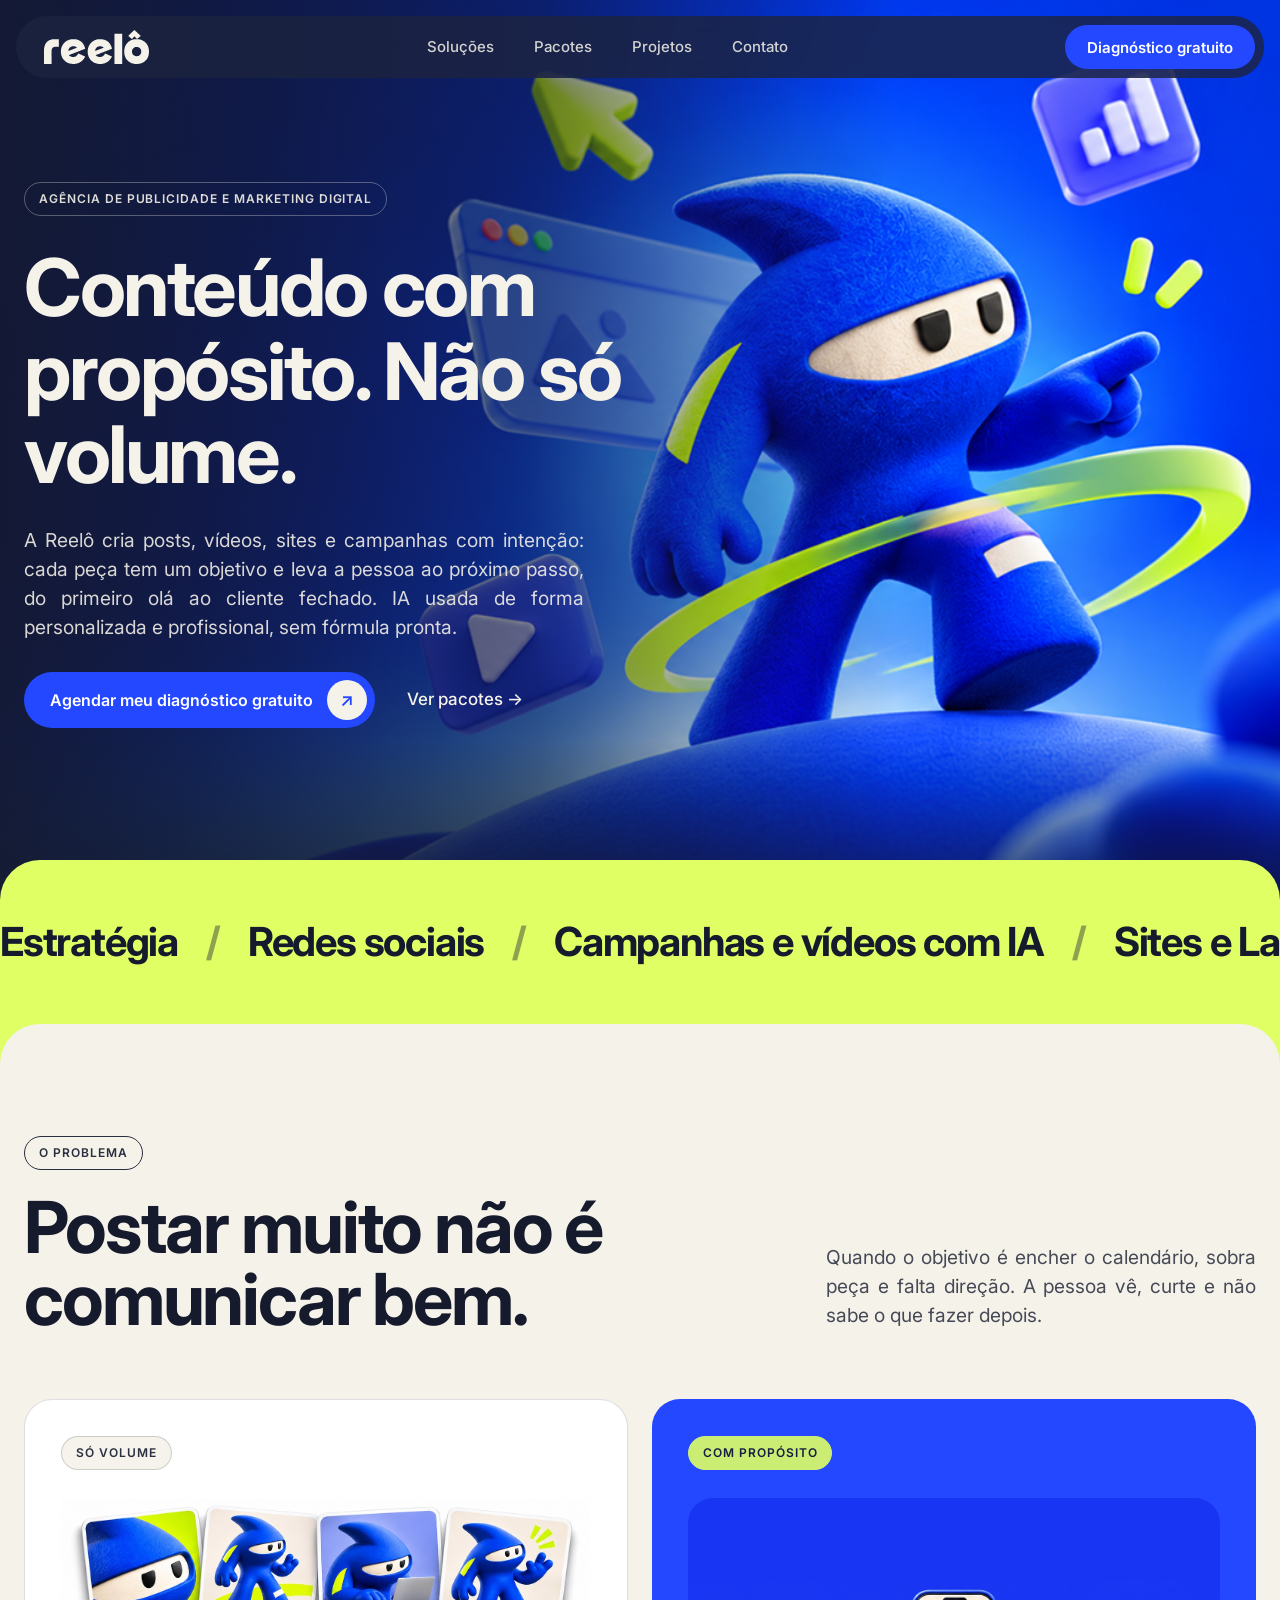
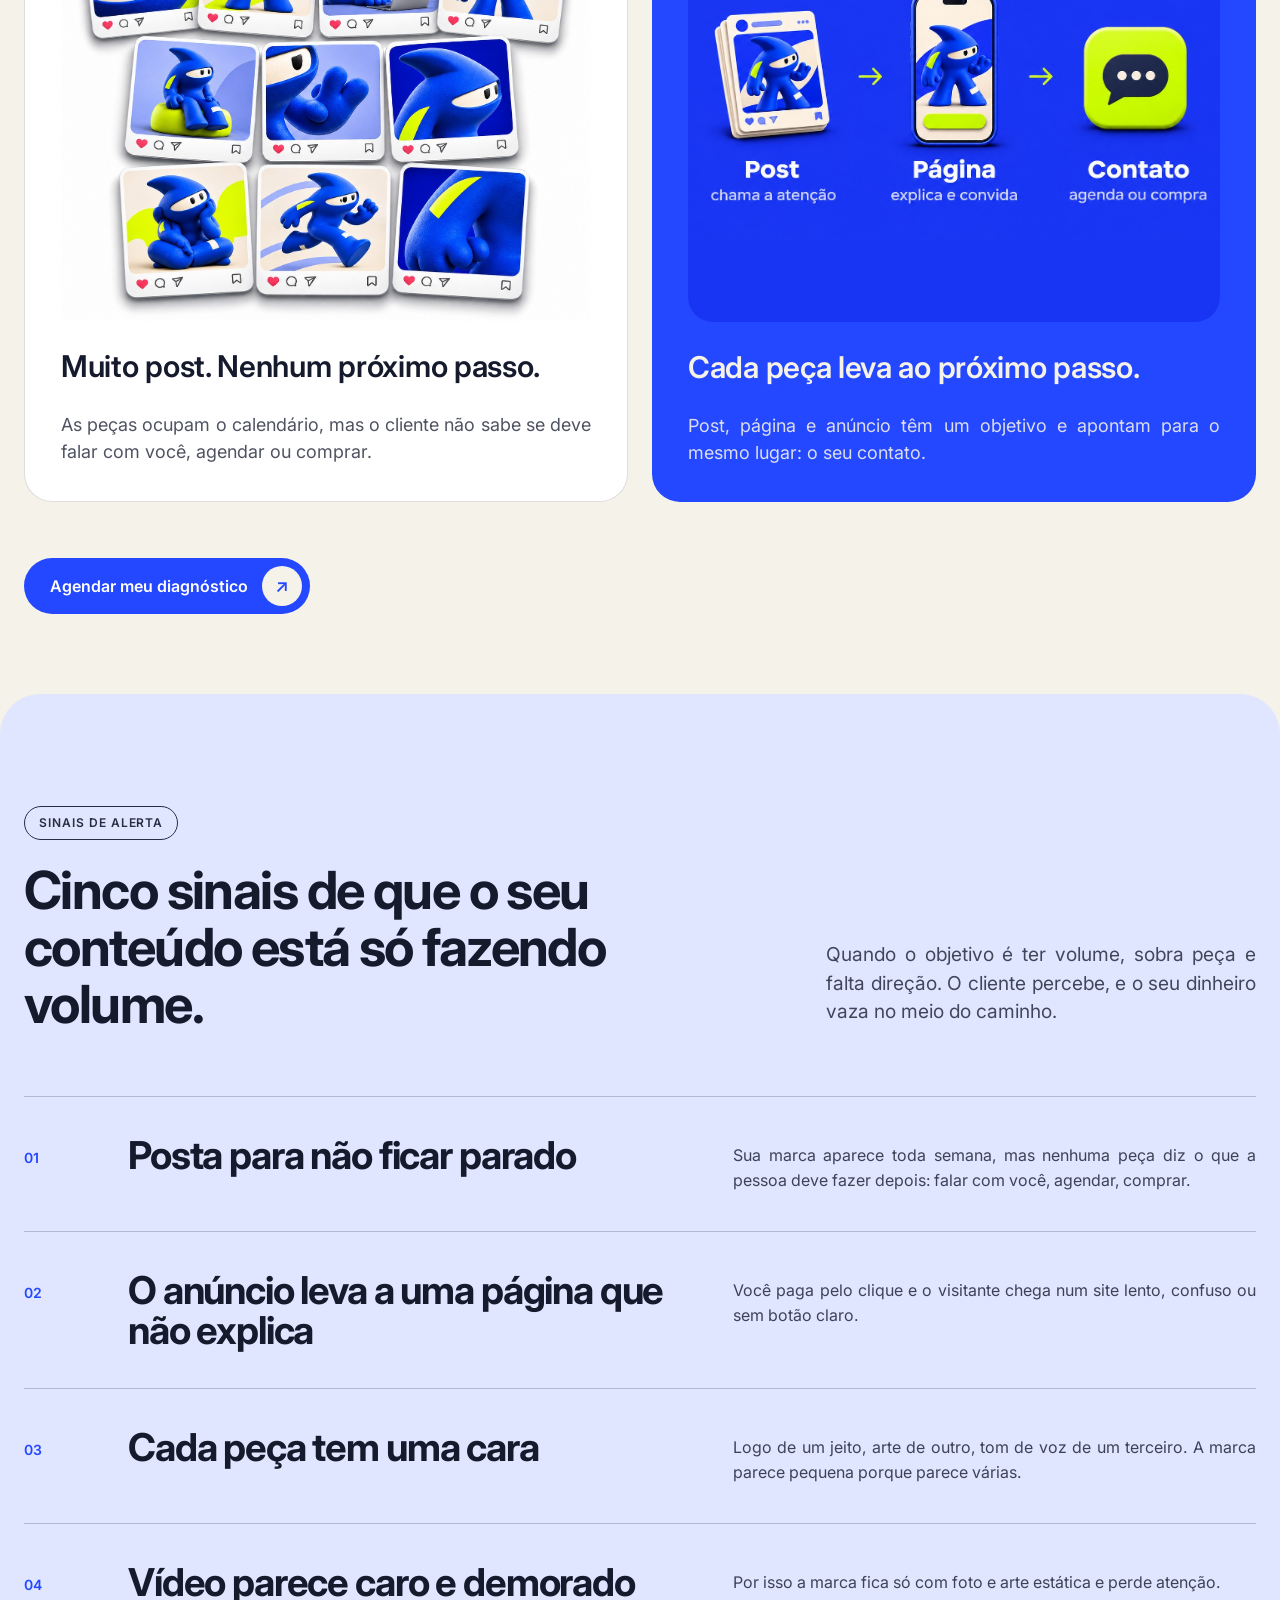
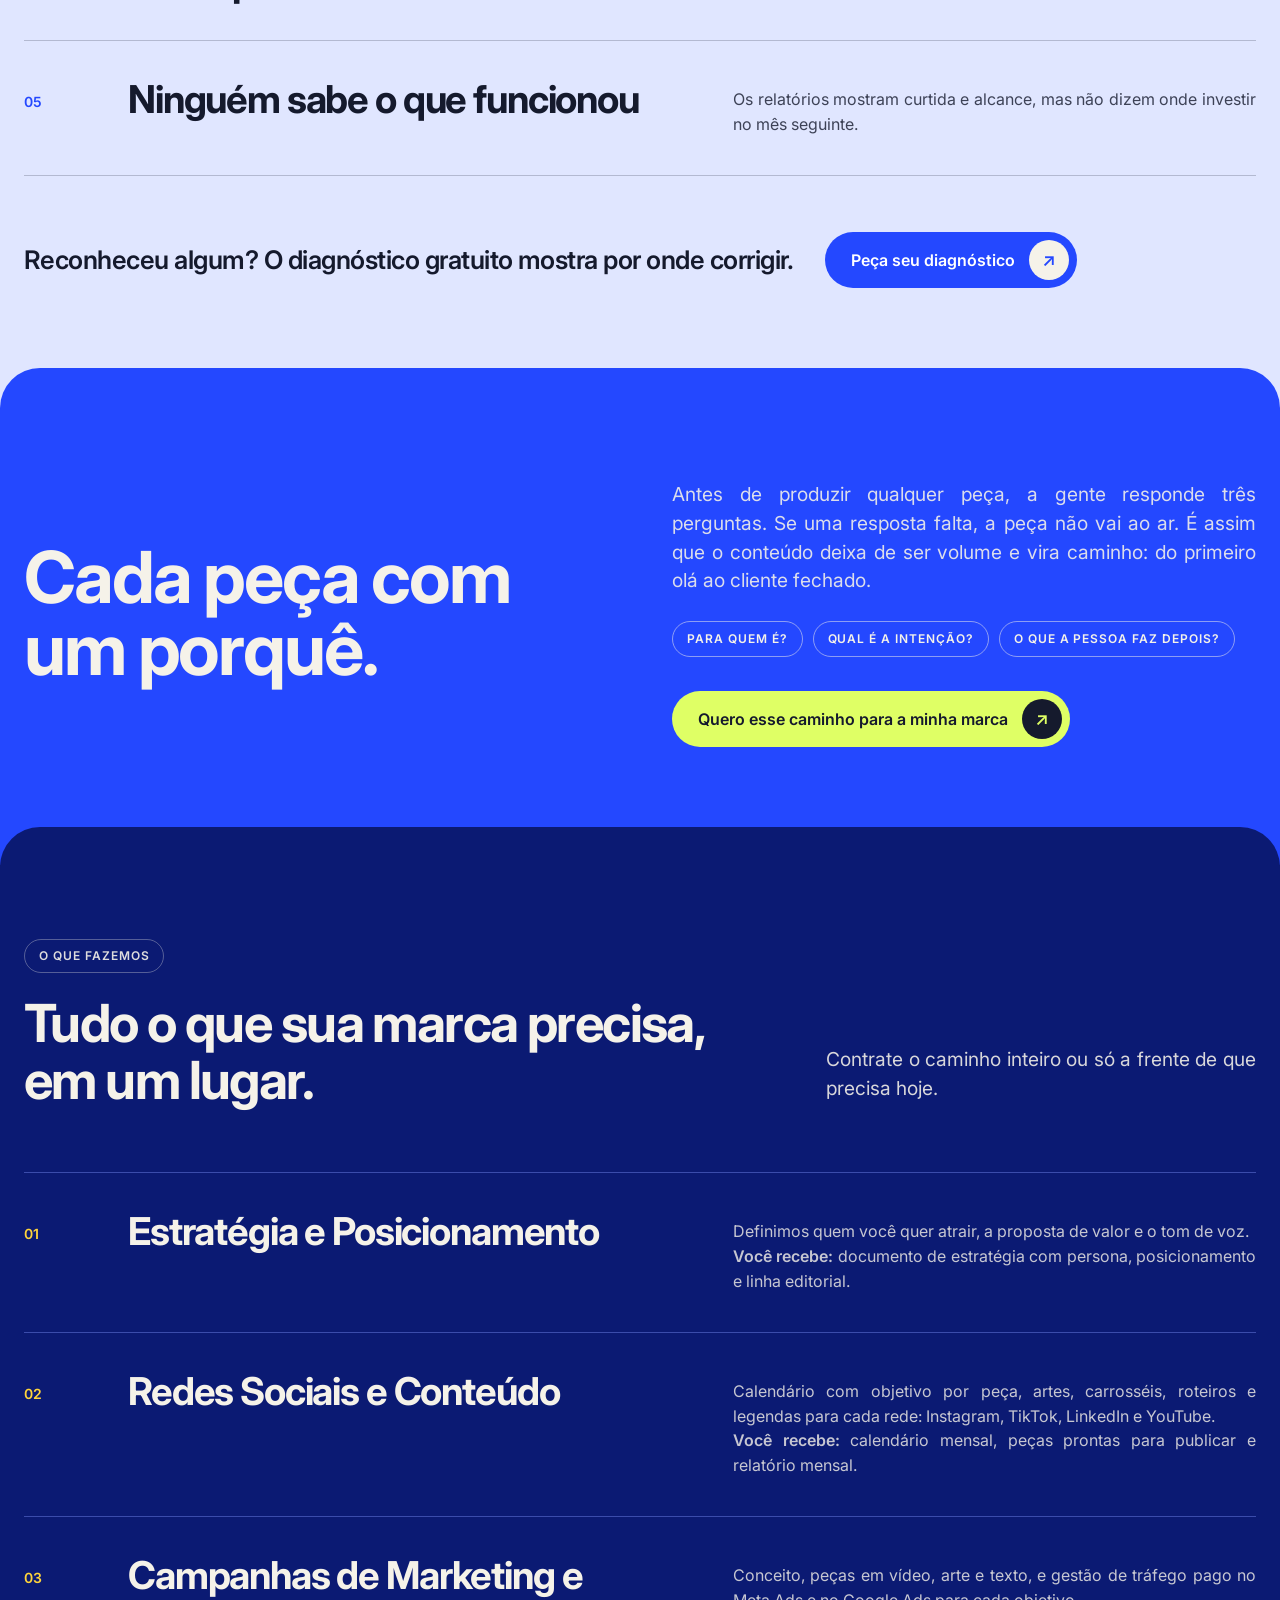
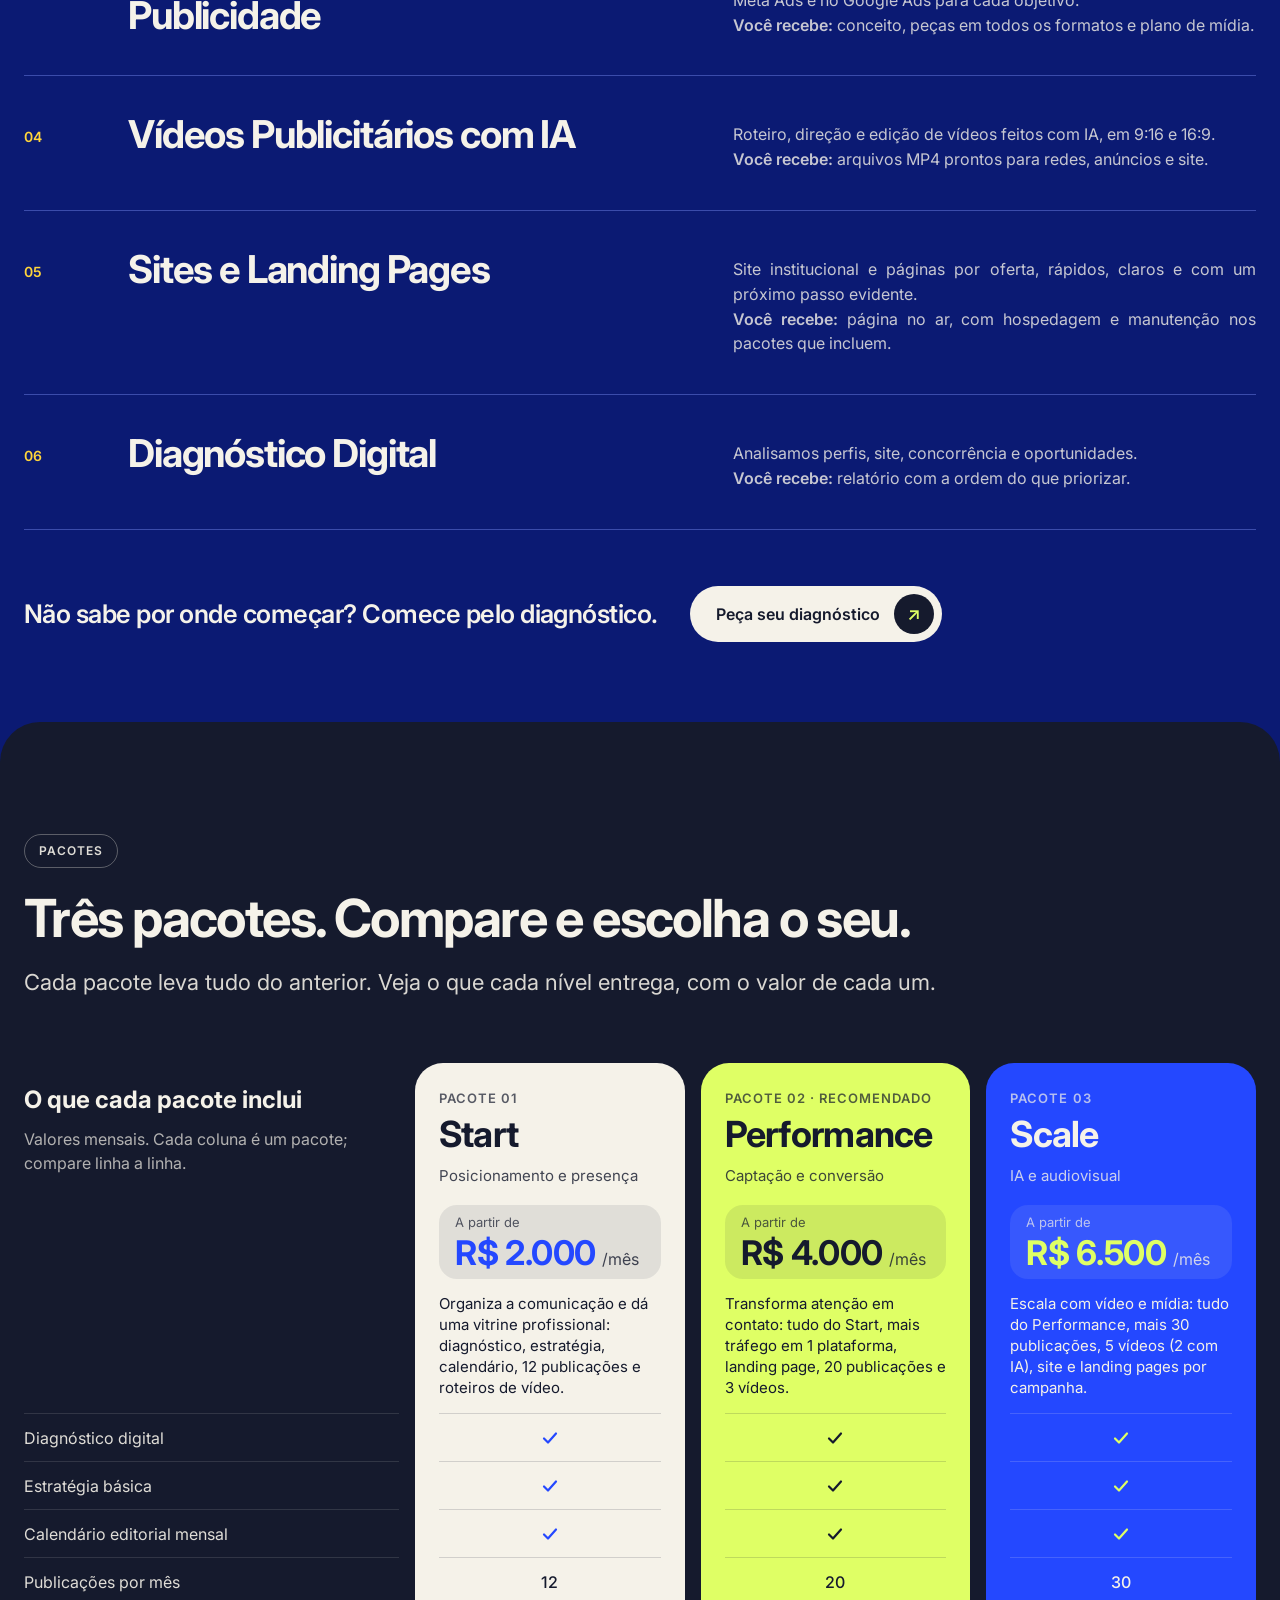
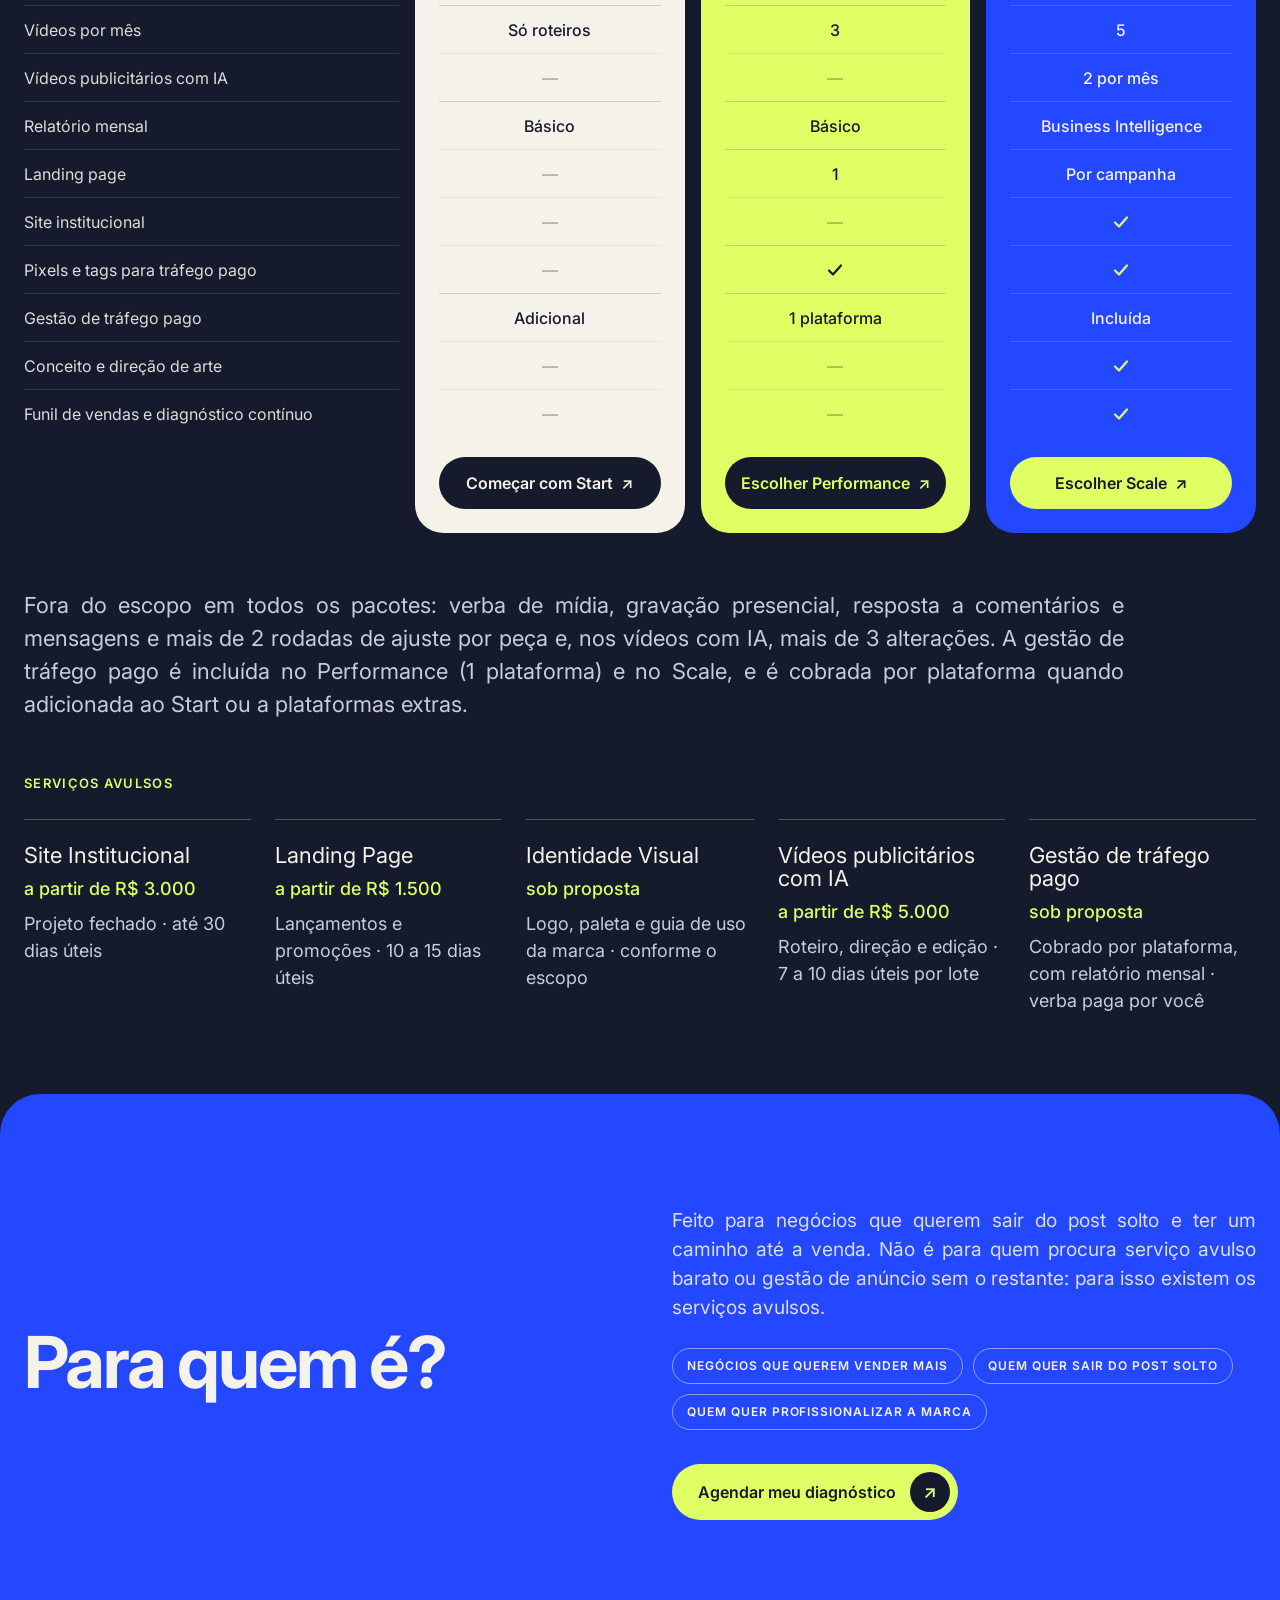
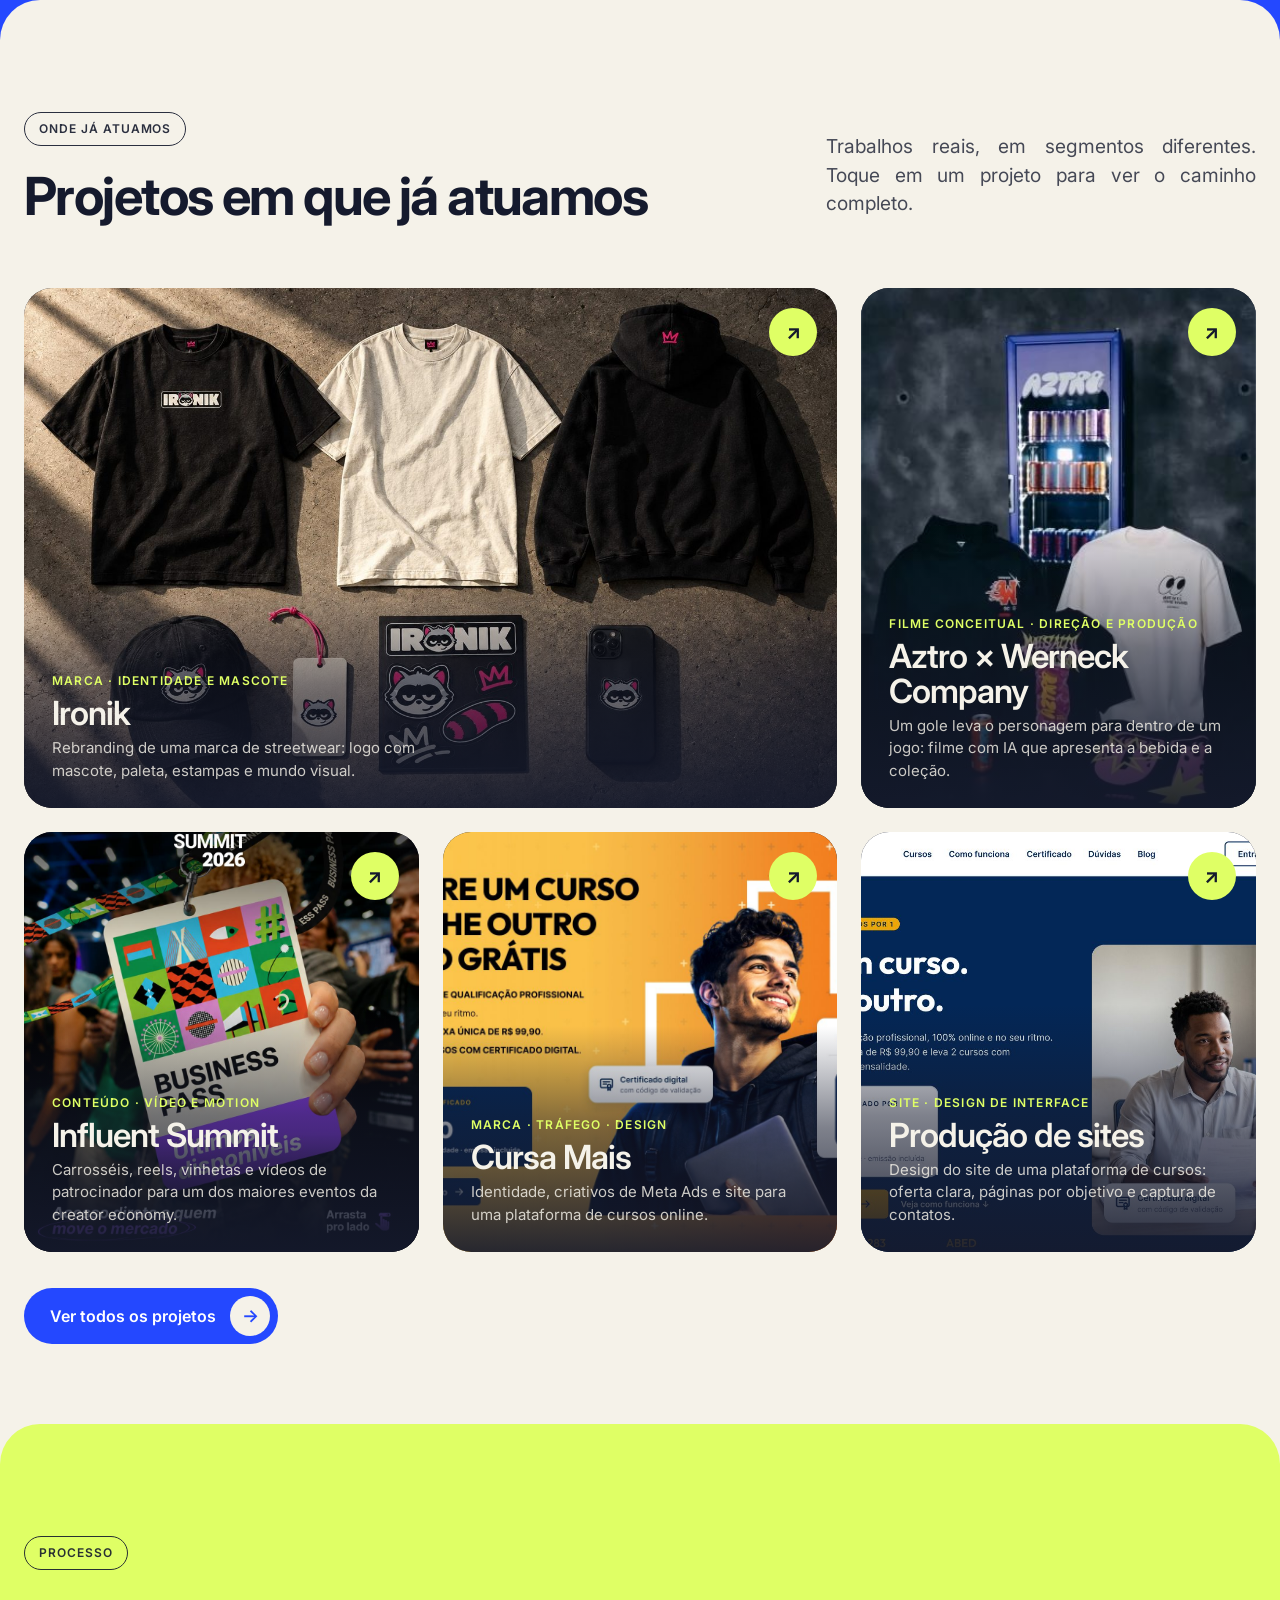
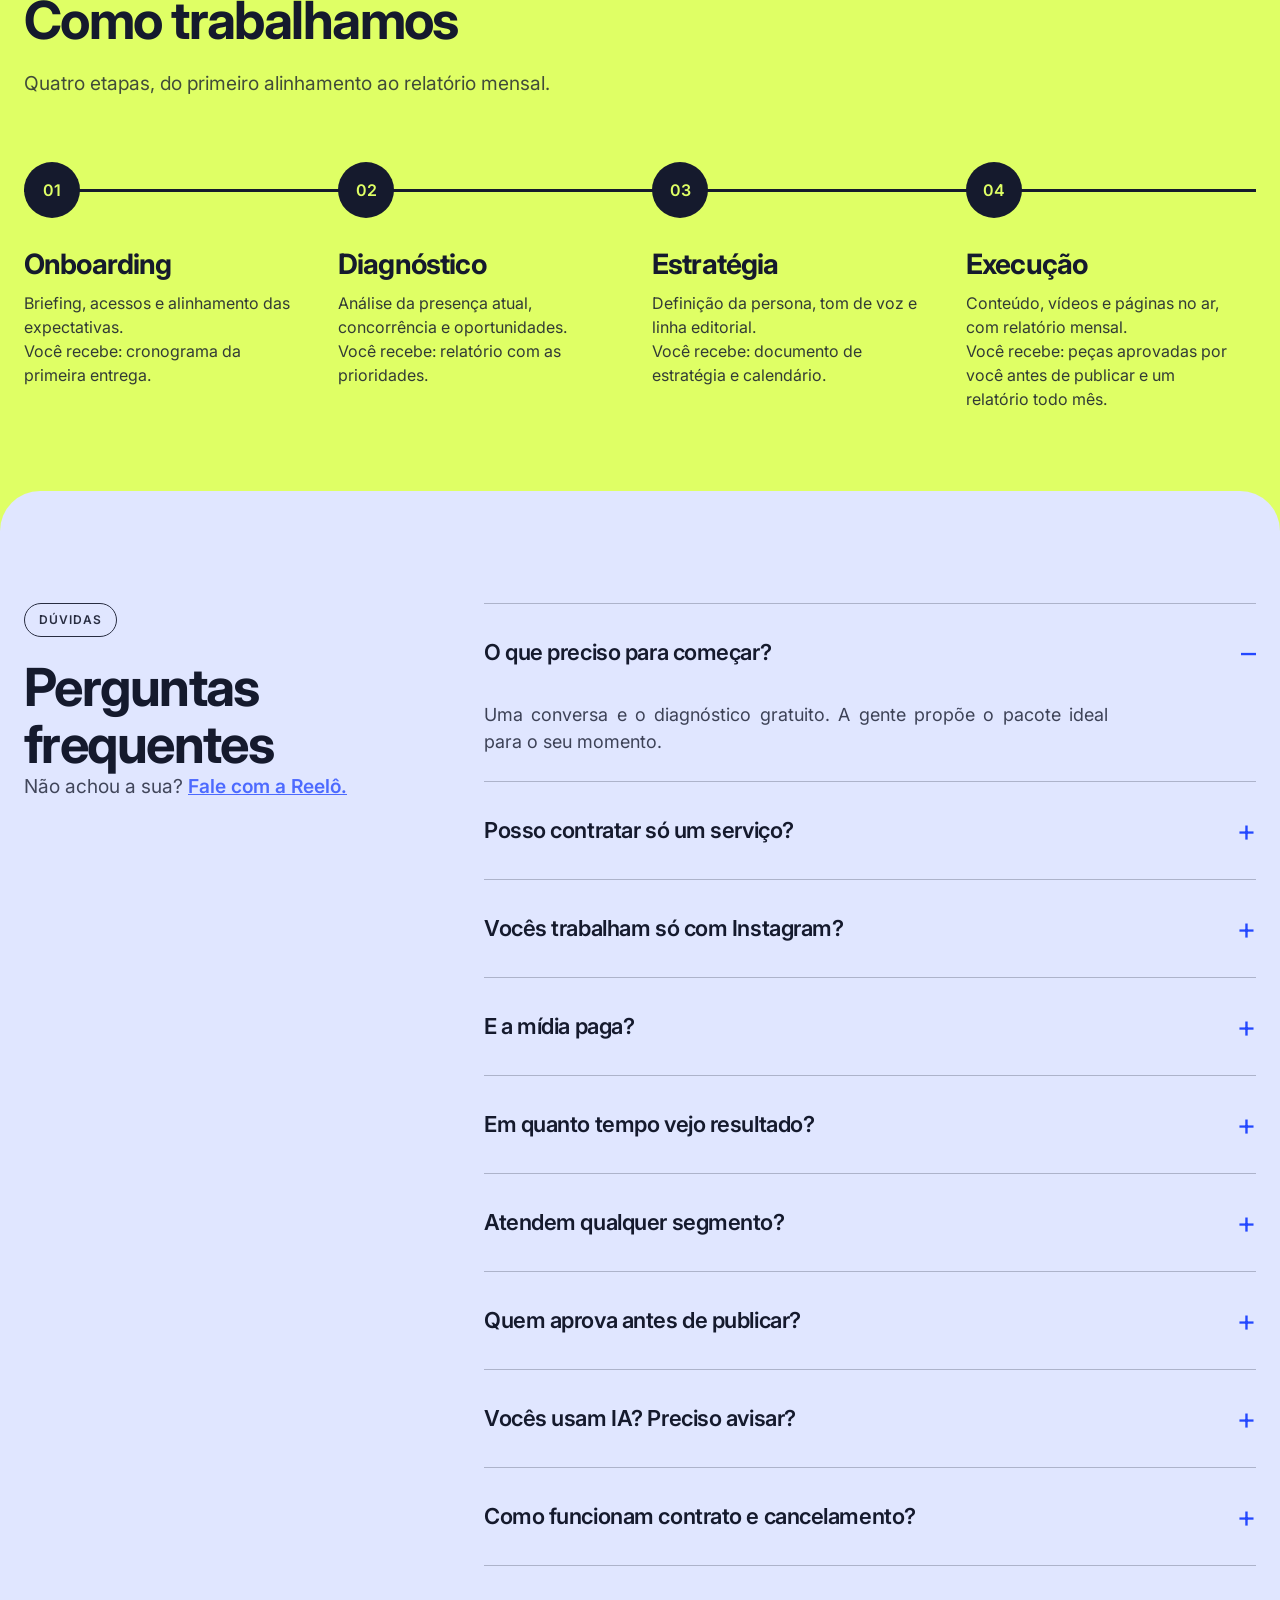
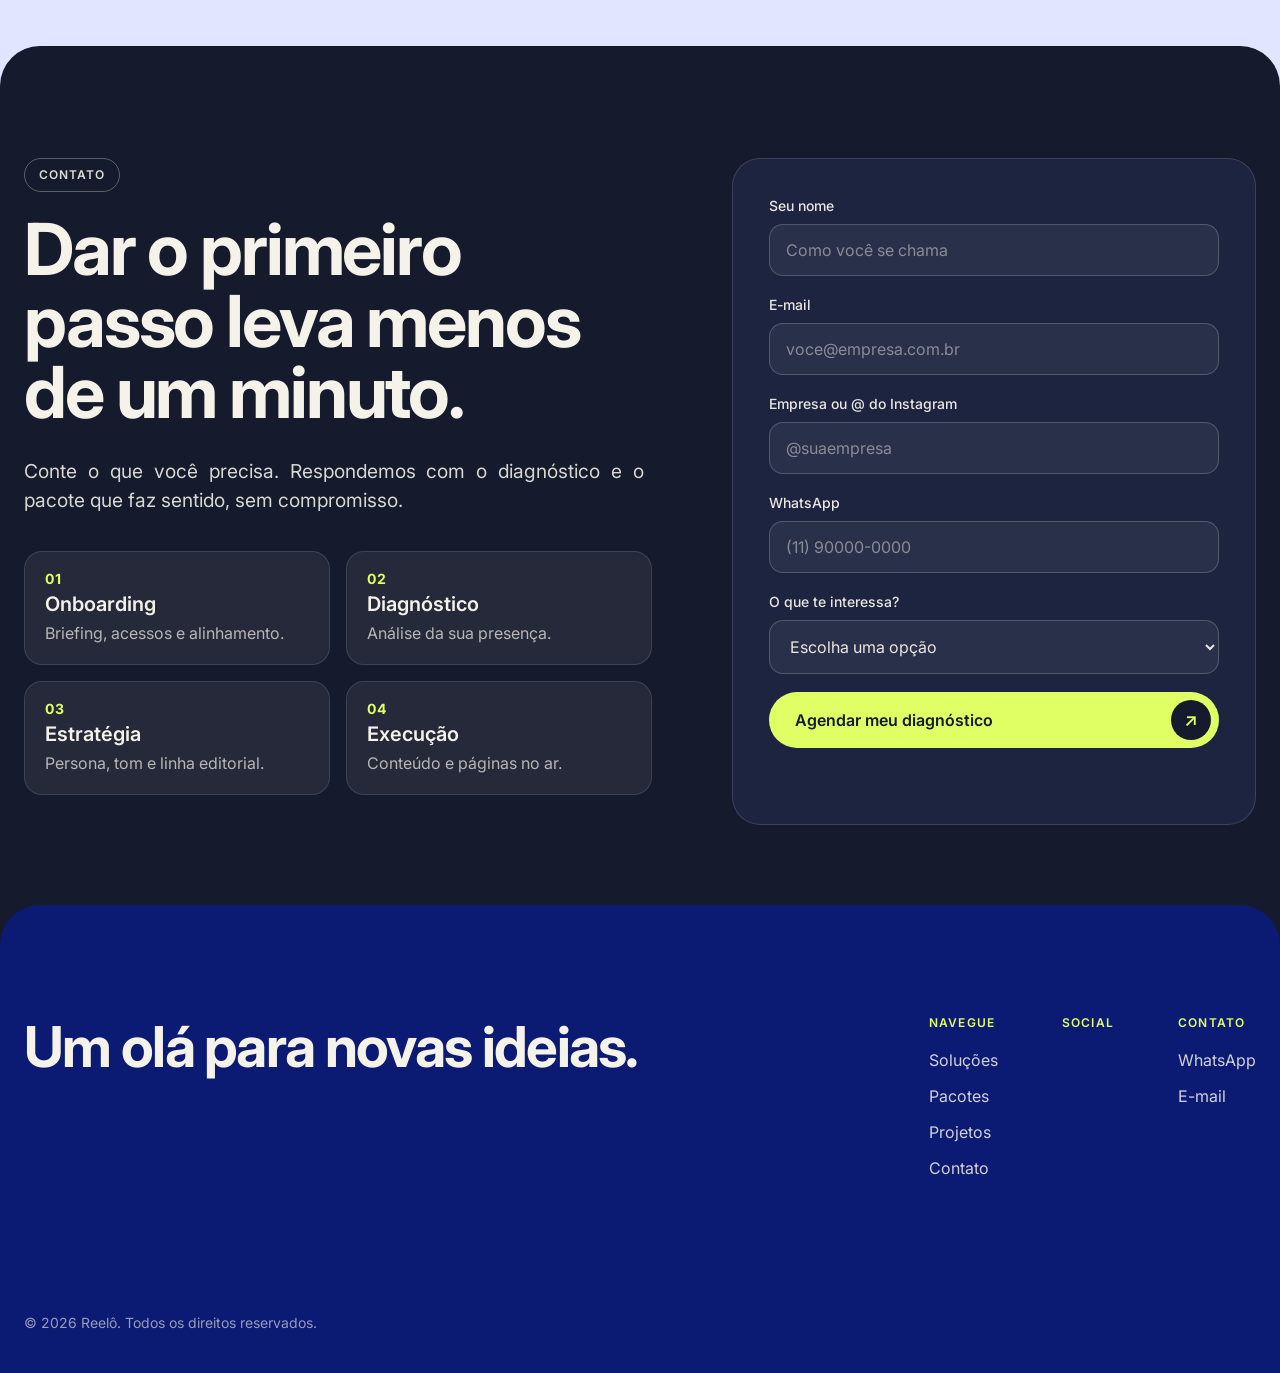
==== commit 11e2c8c7: "Slide Quem somos nas apresentações e ajustes finais do site" ====
--- a/index.html
+++ b/index.html
@@ -50,7 +50,7 @@
     <div class="hero__txt">
       <span class="tag tag--claro">Agência de publicidade e marketing digital</span>
       <h1>Conteúdo com propósito. Não só volume.</h1>
-      <p class="lead">A Reelô cria posts, vídeos, sites e campanhas com intenção: cada peça tem um objetivo e leva a pessoa ao próximo passo, do primeiro olá ao cliente fechado.</p>
+      <p class="lead">A Reelô cria posts, vídeos, sites e campanhas com intenção: cada peça tem um objetivo e leva a pessoa ao próximo passo, do primeiro olá ao cliente fechado. IA usada de forma personalizada e profissional, sem fórmula pronta.</p>
       <div class="hero__cta">
         <a class="btn btn--azul" href="#contato">Agendar meu diagnóstico gratuito <span class="btn__c">↗</span></a>
         <a class="link-seta" href="#pacotes">Ver pacotes →</a>
@@ -187,8 +187,8 @@
   <div class="wrap duas">
     <h2 class="h-grande">Para quem é?</h2>
     <div>
-      <p class="lead">Feito para negócios locais e clínicas de estética e saúde que querem sair do post solto e ter um caminho até a venda. Ainda não é para quem procura só uma arte avulsa barata ou só gestão de anúncios, sem o restante: para isso existem os serviços avulsos.</p>
-      <ul class="chips"><li>Negócios locais</li><li>Clínicas de estética e saúde</li><li>Marcas que querem profissionalizar a comunicação</li></ul>
+      <p class="lead">Feito para negócios que querem sair do post solto e ter um caminho até a venda. Não é para quem procura serviço avulso barato ou gestão de anúncio sem o restante: para isso existem os serviços avulsos.</p>
+      <ul class="chips"><li>Negócios que querem vender mais</li><li>Quem quer sair do post solto</li><li>Quem quer profissionalizar a marca</li></ul>
       <a class="btn btn--cha" href="#contato">Agendar meu diagnóstico <span class="btn__c btn__c--ink">↗</span></a>
     </div>
   </div>
@@ -224,7 +224,7 @@
       <details open><summary>O que preciso para começar?</summary><p>Uma conversa e o diagnóstico gratuito. A gente propõe o pacote ideal para o seu momento.</p></details>
       <details><summary>Posso contratar só um serviço?</summary><p>Sim. Os serviços avulsos existem para isso e podem virar pacote depois.</p></details>
       <details><summary>Vocês trabalham só com Instagram?</summary><p>Não. Trabalhamos com as redes que fazem sentido para o seu público, além de site, vídeo e campanhas.</p></details>
-      <details><summary>E a mídia paga?</summary><p>A gestão de tráfego (Meta Ads e Google Ads) está incluída no Scale e pode ser adicionada ao Start e ao Performance. A verba dos anúncios é sua e vai direto para a plataforma.</p></details>
+      <details><summary>E a mídia paga?</summary><p>A gestão de tráfego pago está incluída no Performance (1 plataforma) e no Scale, e é cobrada por plataforma quando adicionada ao Start ou a plataformas extras. A verba dos anúncios é sua e vai direto para a plataforma.</p></details>
       <details><summary>Em quanto tempo vejo resultado?</summary><p>Combinamos metas no diagnóstico e não prometemos número. Você acompanha o avanço no relatório mensal.</p></details>
       <details><summary>Atendem qualquer segmento?</summary><p>O foco são negócios locais e clínicas. Outros casos a gente avalia na conversa.</p></details>
       <details><summary>Quem aprova antes de publicar?</summary><p>Você. Nada vai ao ar sem a sua aprovação.</p></details>
@@ -241,7 +241,7 @@
       <span class="tag tag--claro">Contato</span>
       <h2 class="h-grande">Dar o primeiro passo leva menos de um minuto.</h2>
       <p class="lead">Conte o que você precisa. Respondemos com o diagnóstico e o pacote que faz sentido, sem compromisso.</p>
-      <ol class="mini-passos"><li><i>01</i>Onboarding</li><li><i>02</i>Diagnóstico</li><li><i>03</i>Estratégia</li><li><i>04</i>Execução</li></ol>
+      <ol class="mini-passos"><li><i>01</i><b>Onboarding</b><span>Briefing, acessos e alinhamento.</span></li><li><i>02</i><b>Diagnóstico</b><span>Análise da sua presença.</span></li><li><i>03</i><b>Estratégia</b><span>Persona, tom e linha editorial.</span></li><li><i>04</i><b>Execução</b><span>Conteúdo e páginas no ar.</span></li></ol>
     </div>
     <form class="form" id="form" novalidate>
       <label>Seu nome<input name="nome" type="text" placeholder="Como você se chama" autocomplete="name" required></label>
--- a/style.css
+++ b/style.css
@@ -213,9 +213,12 @@
 /* contato */
 .contato{display:grid;grid-template-columns:1.2fr 1fr;gap:80px;align-items:start}
 .contato .lead{margin:28px 0 36px}
-.mini-passos{display:flex;gap:26px;flex-wrap:wrap}
-.mini-passos li{display:flex;align-items:center;gap:10px;font-weight:600}
-.mini-passos i{width:40px;height:40px;border-radius:50%;display:grid;place-items:center;border:1px solid rgba(245,242,233,.4);font:600 13px 'Inter';font-style:normal;color:var(--cha)}
+.mini-passos{display:grid;grid-template-columns:1fr 1fr;gap:16px;margin-top:8px}
+.mini-passos li{display:flex;flex-direction:column;gap:6px;padding:20px;border-radius:18px;background:rgba(245,242,233,.07);border:1px solid rgba(245,242,233,.12)}
+.mini-passos i{font:700 14px/1 'Inter';font-style:normal;letter-spacing:.06em;color:var(--cha)}
+.mini-passos b{font:600 20px/1.2 'Inter';color:var(--creme)}
+.mini-passos span{font-size:16px;line-height:1.4;color:var(--creme);opacity:.7}
+@media (max-width:480px){.mini-passos{gap:12px}.mini-passos li{padding:16px}.mini-passos b{font-size:17px}.mini-passos span{font-size:14px}}
 .form{background:#1D2440;border:1px solid rgba(245,242,233,.14);border-radius:28px;padding:36px;display:flex;flex-direction:column;gap:18px}
 .form label{display:flex;flex-direction:column;gap:8px;font-size:14px;font-weight:500;opacity:.95}
 .form input,.form select{font:400 16px 'Inter',sans-serif;color:var(--creme);background:rgba(255,255,255,.06);border:1px solid rgba(245,242,233,.22);border-radius:14px;padding:15px 16px;min-height:52px}
@@ -291,6 +294,7 @@
 /* texto justificado, como no Figma */
 .lead,.painel p,.nota,.lista p,details p{text-align:justify}
 .pc__desc{text-align:left;hyphens:none}
+.sec--cha .lead,.passos p{text-align:left}
 /* dor: imagens novas */
 .painel{gap:28px}.painel--azul{justify-content:center}
 .painel h3{font-size:30px;line-height:1.15;font-weight:600;letter-spacing:-.01em}
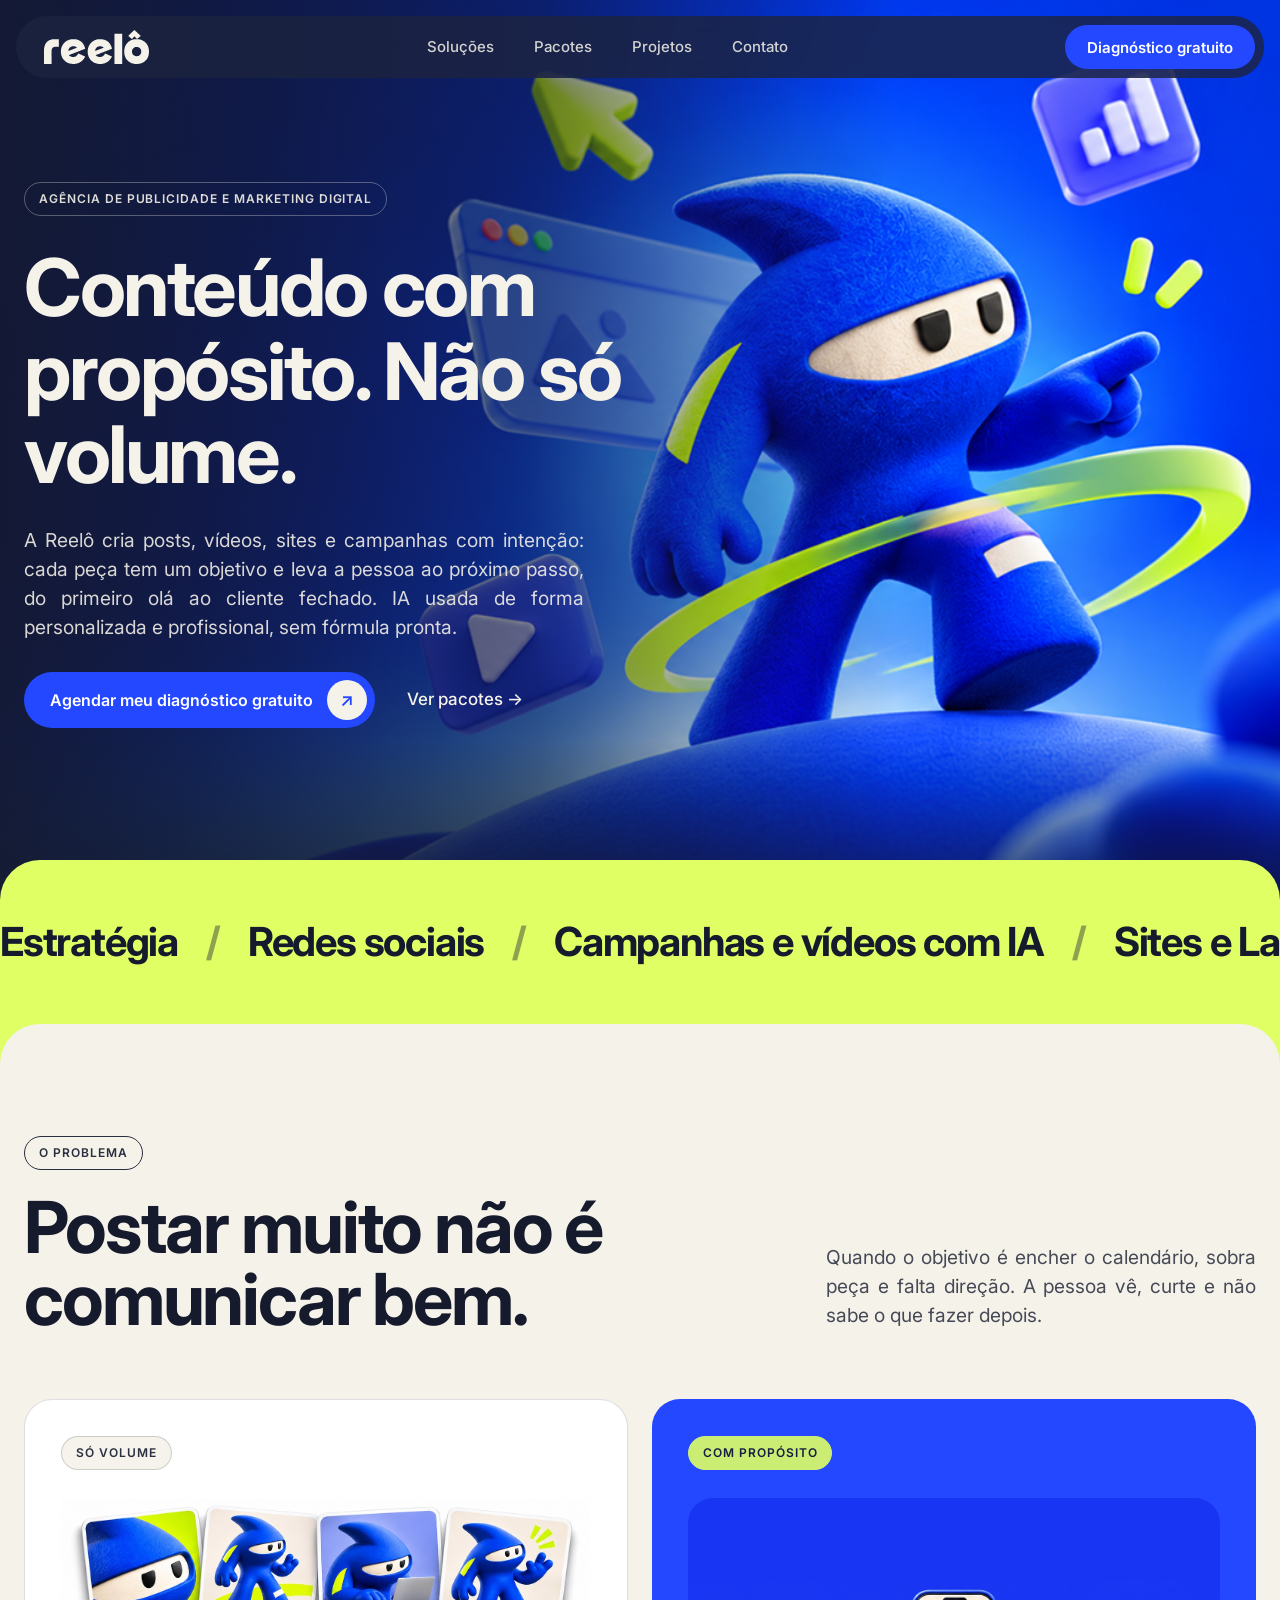
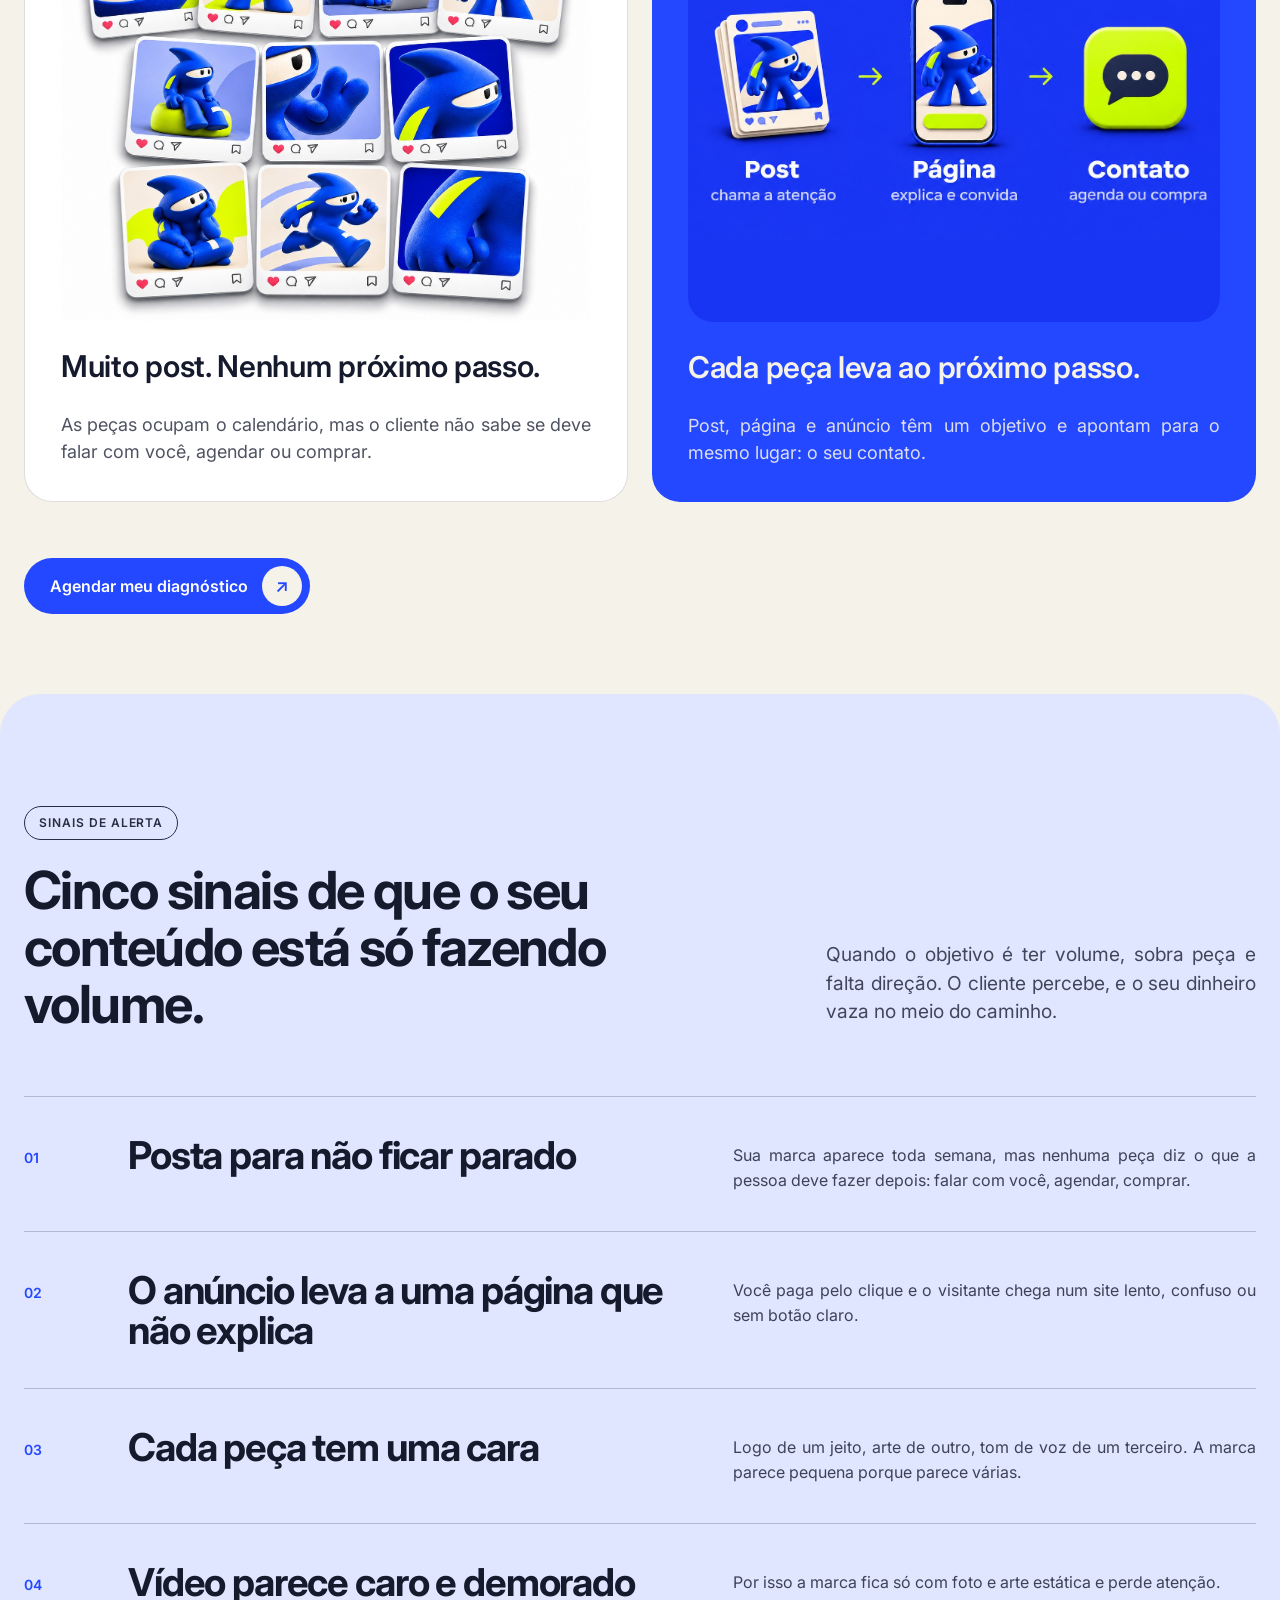
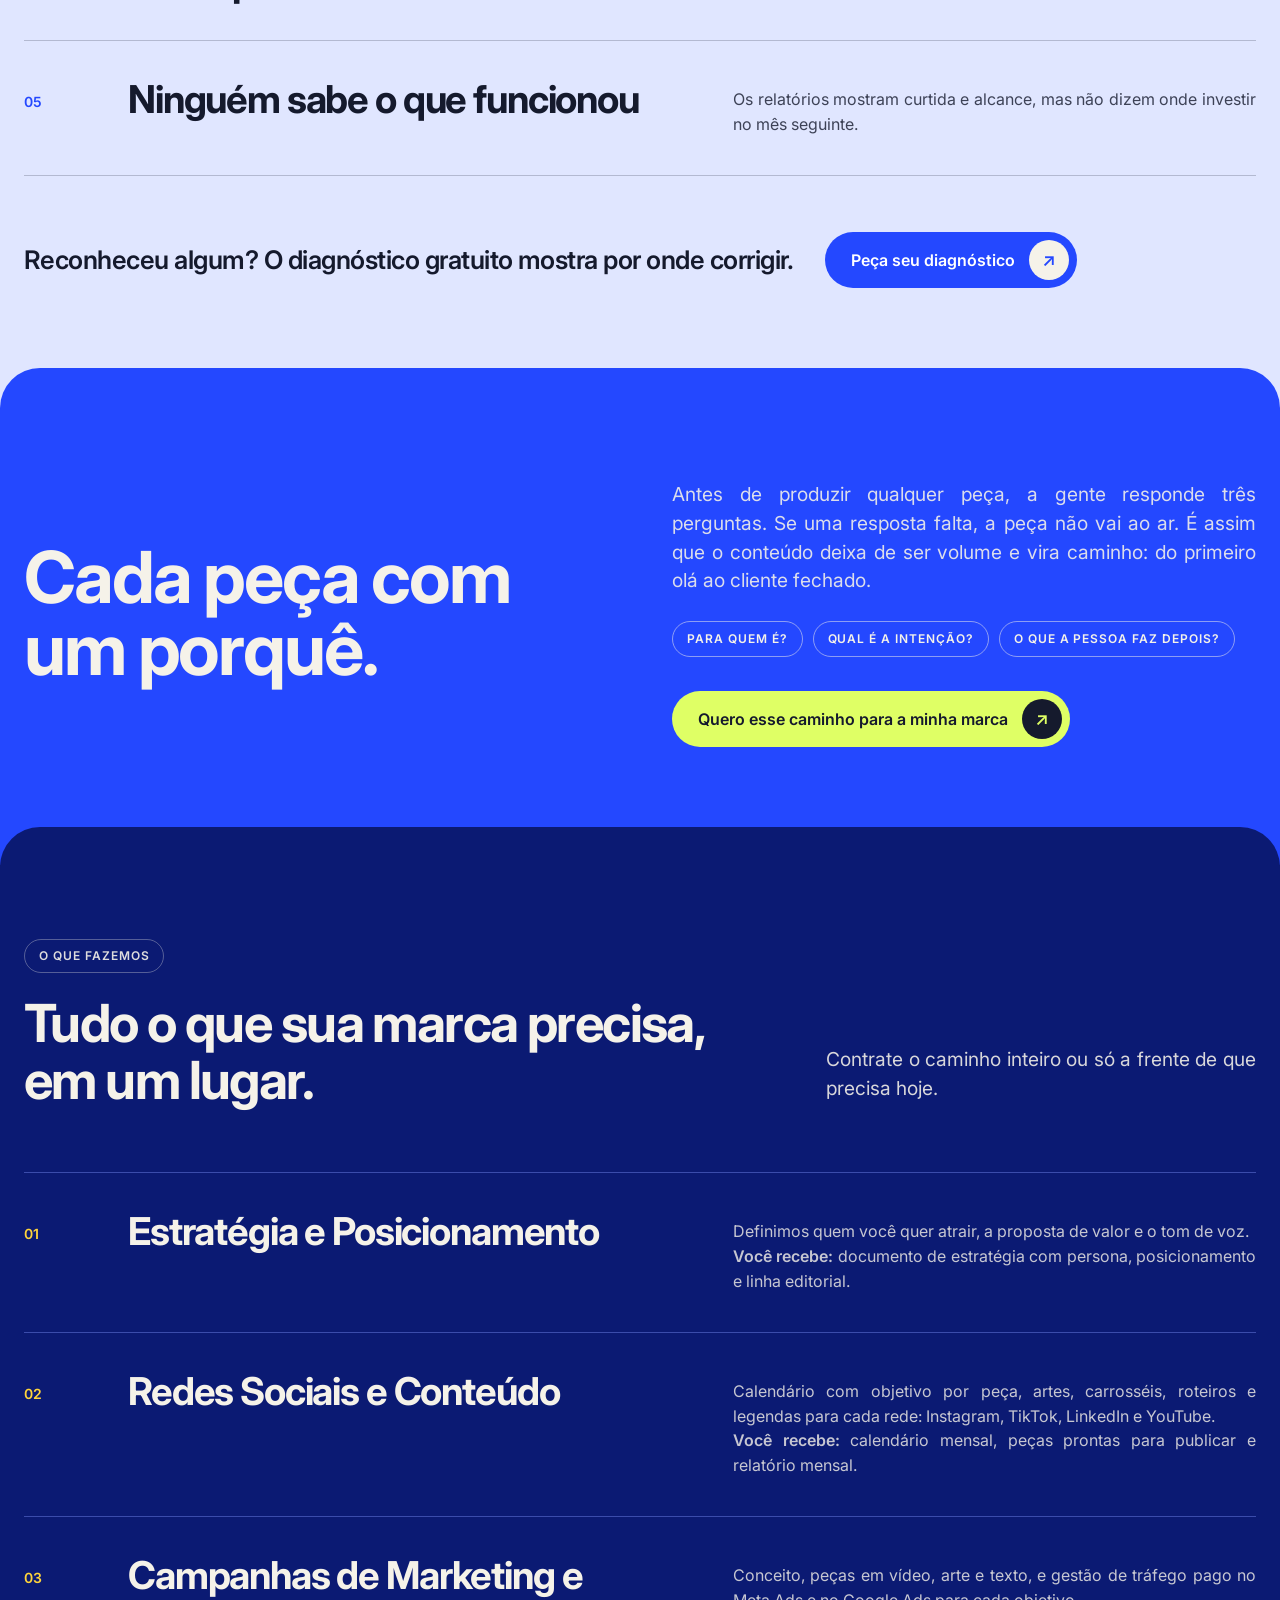
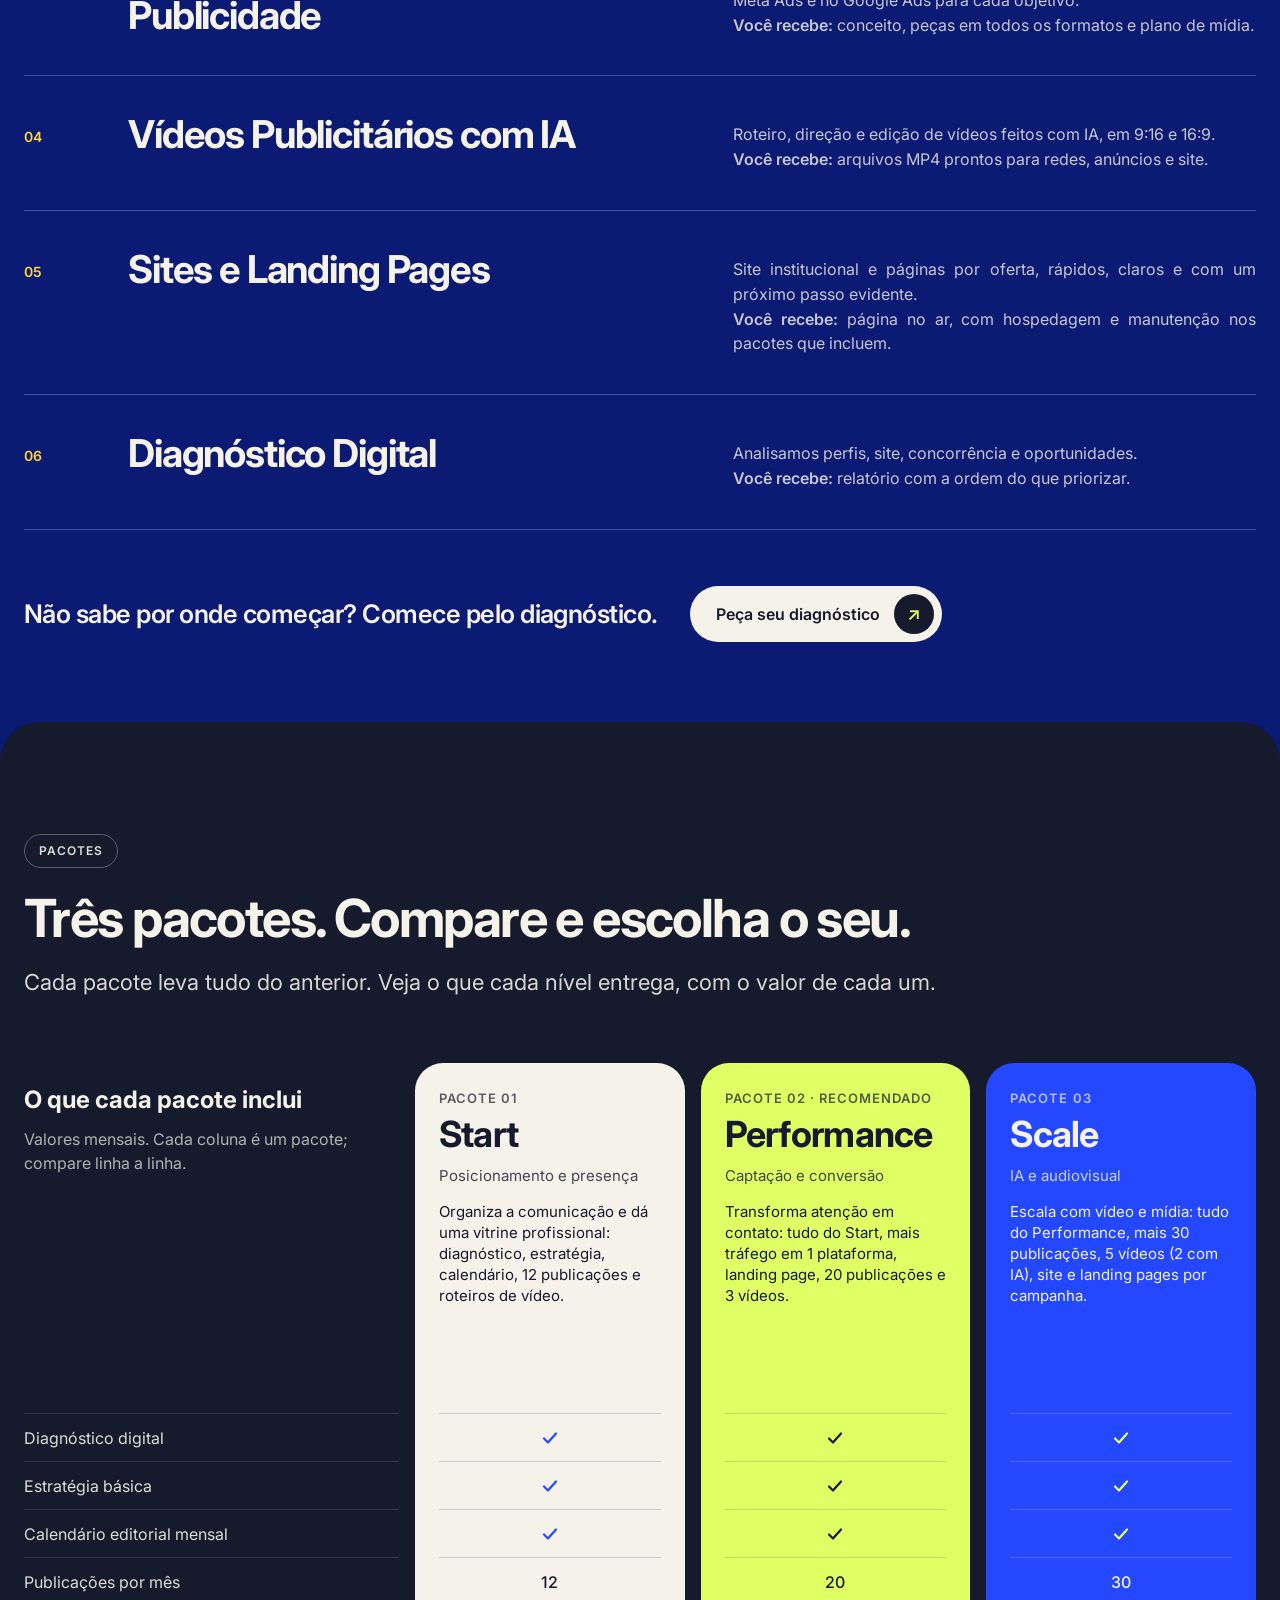
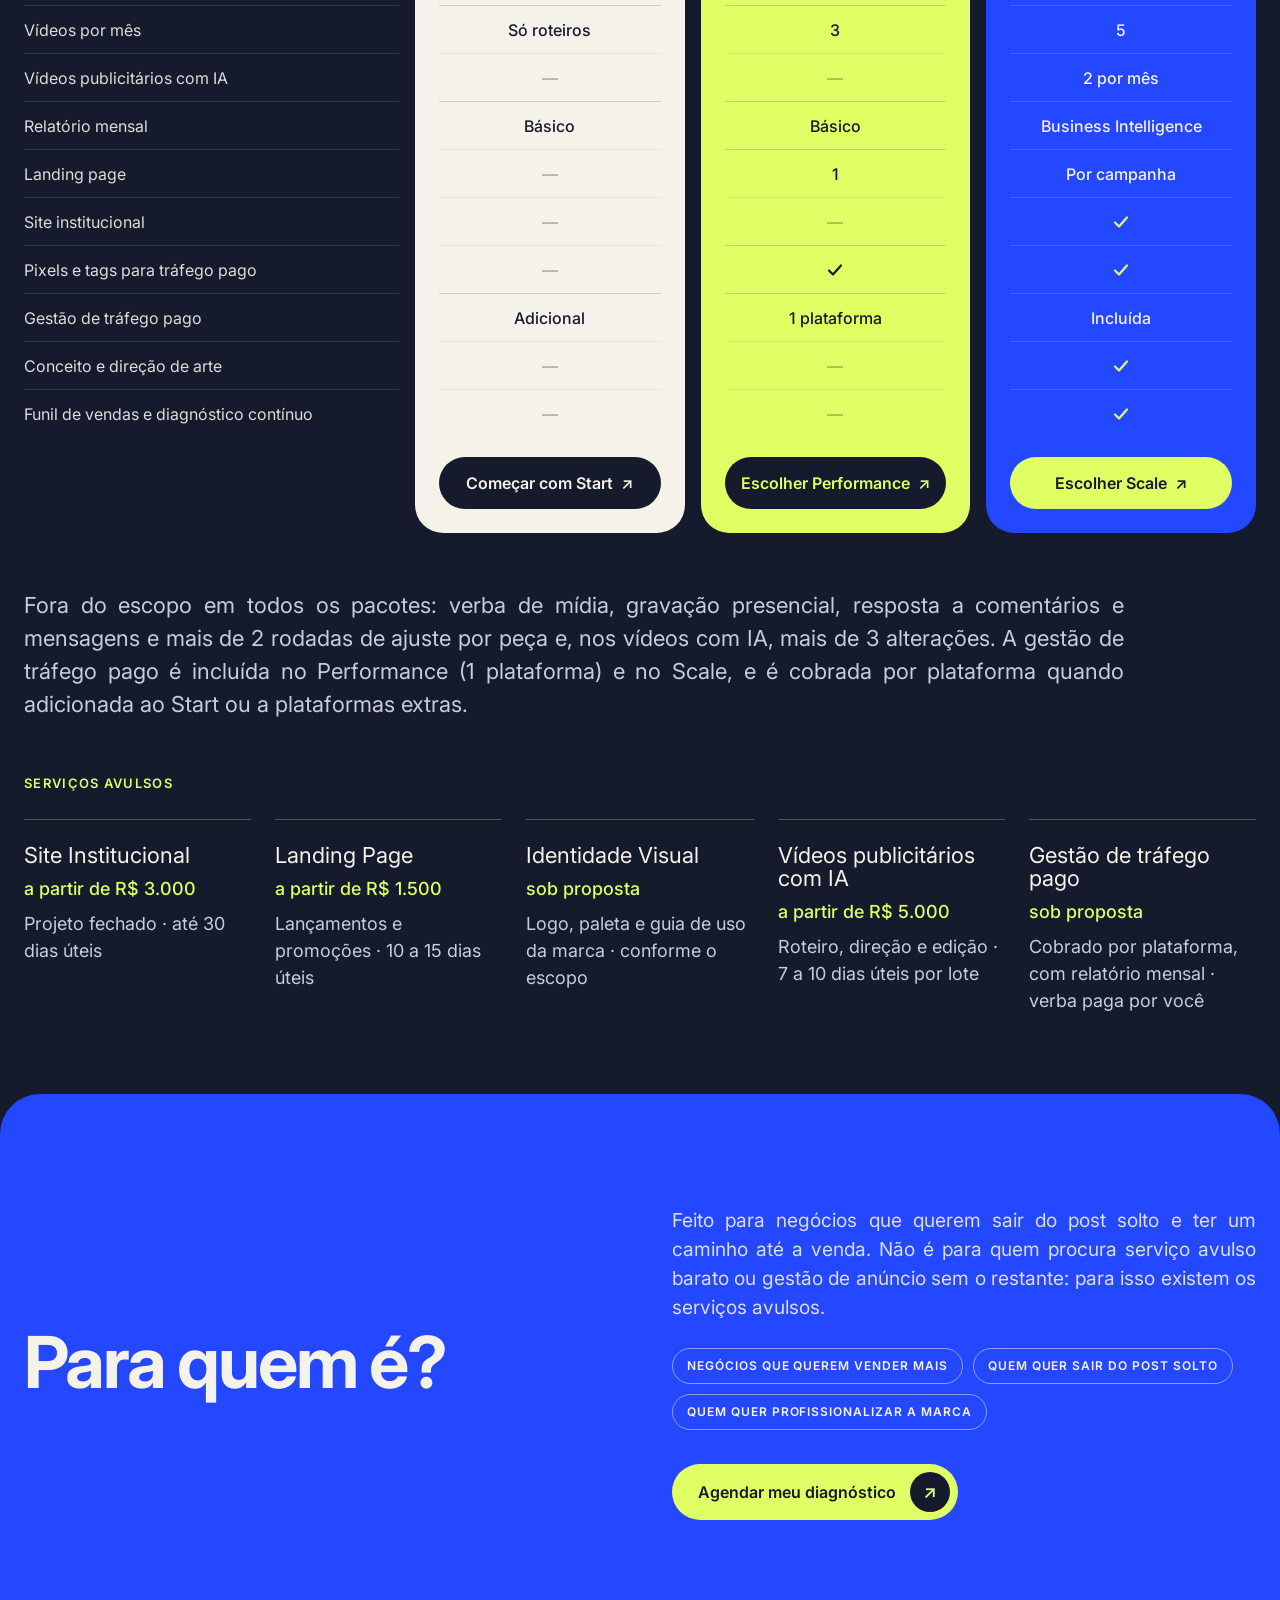
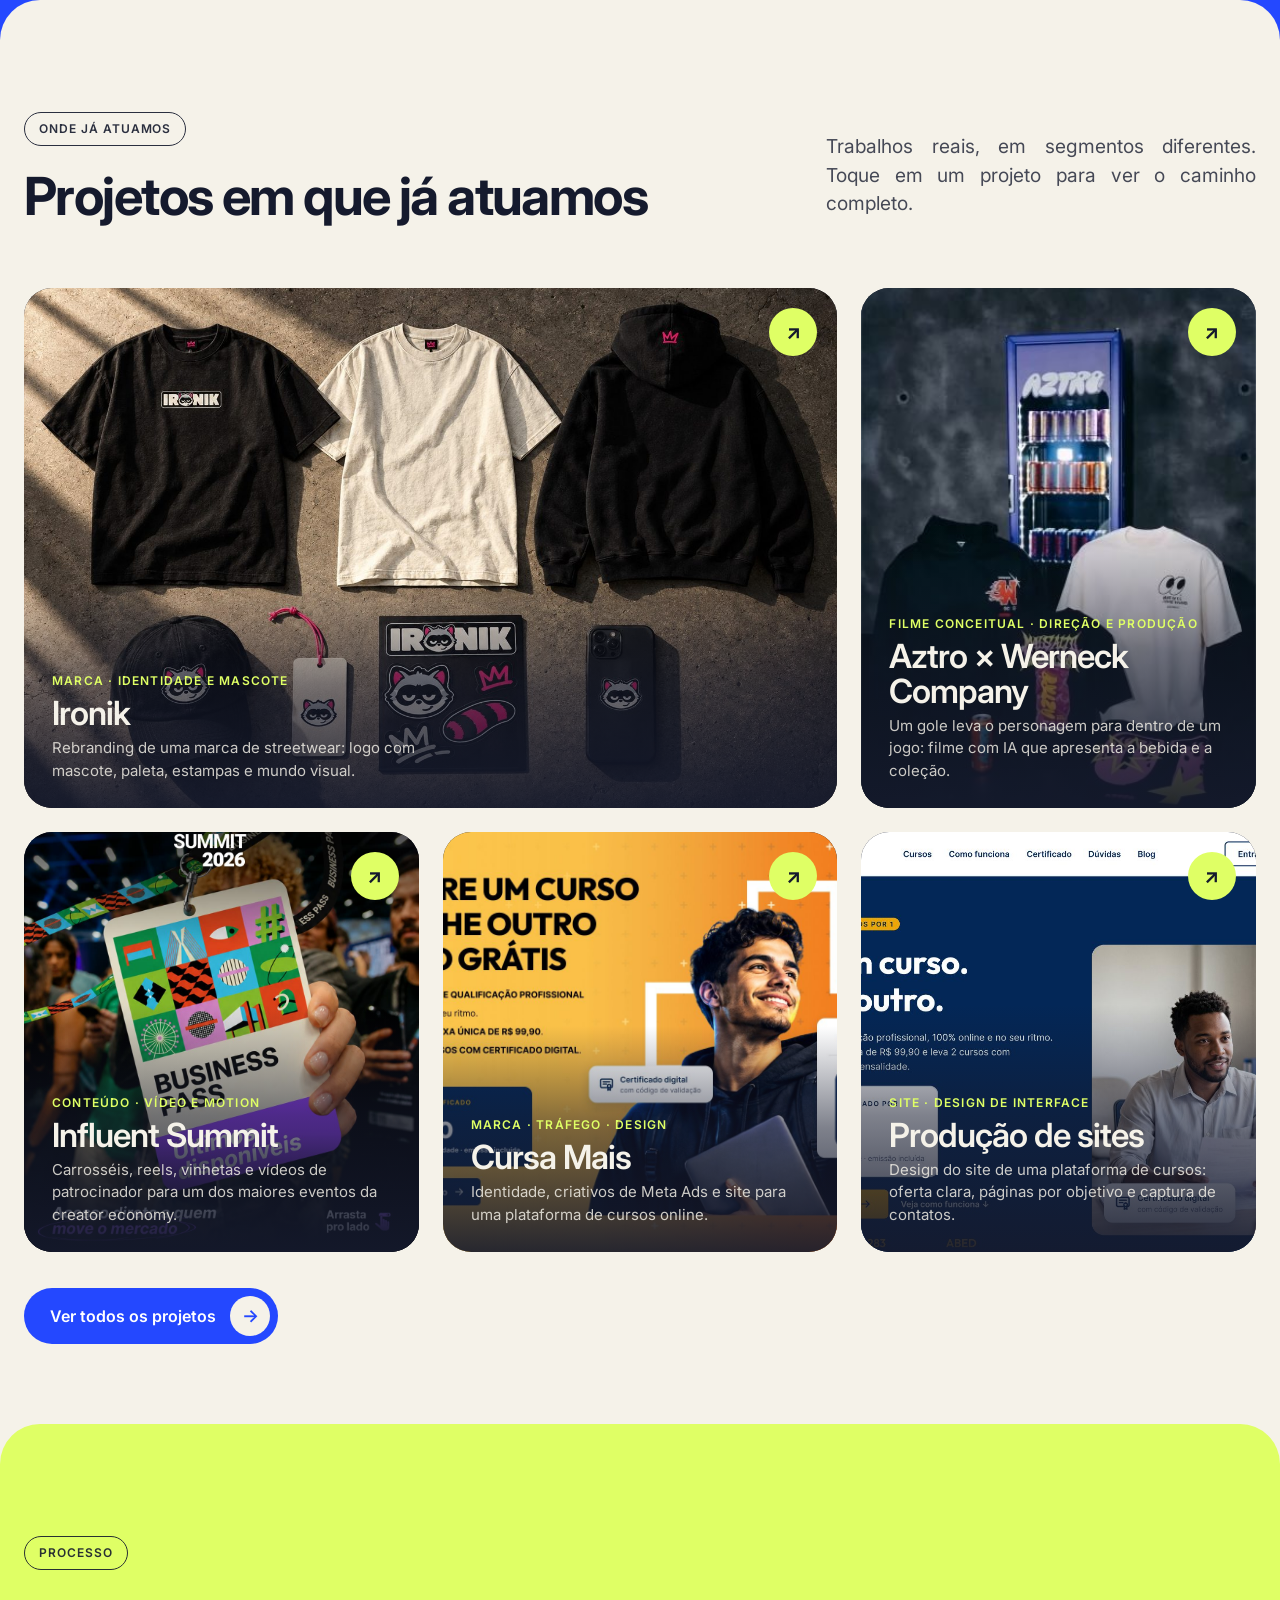
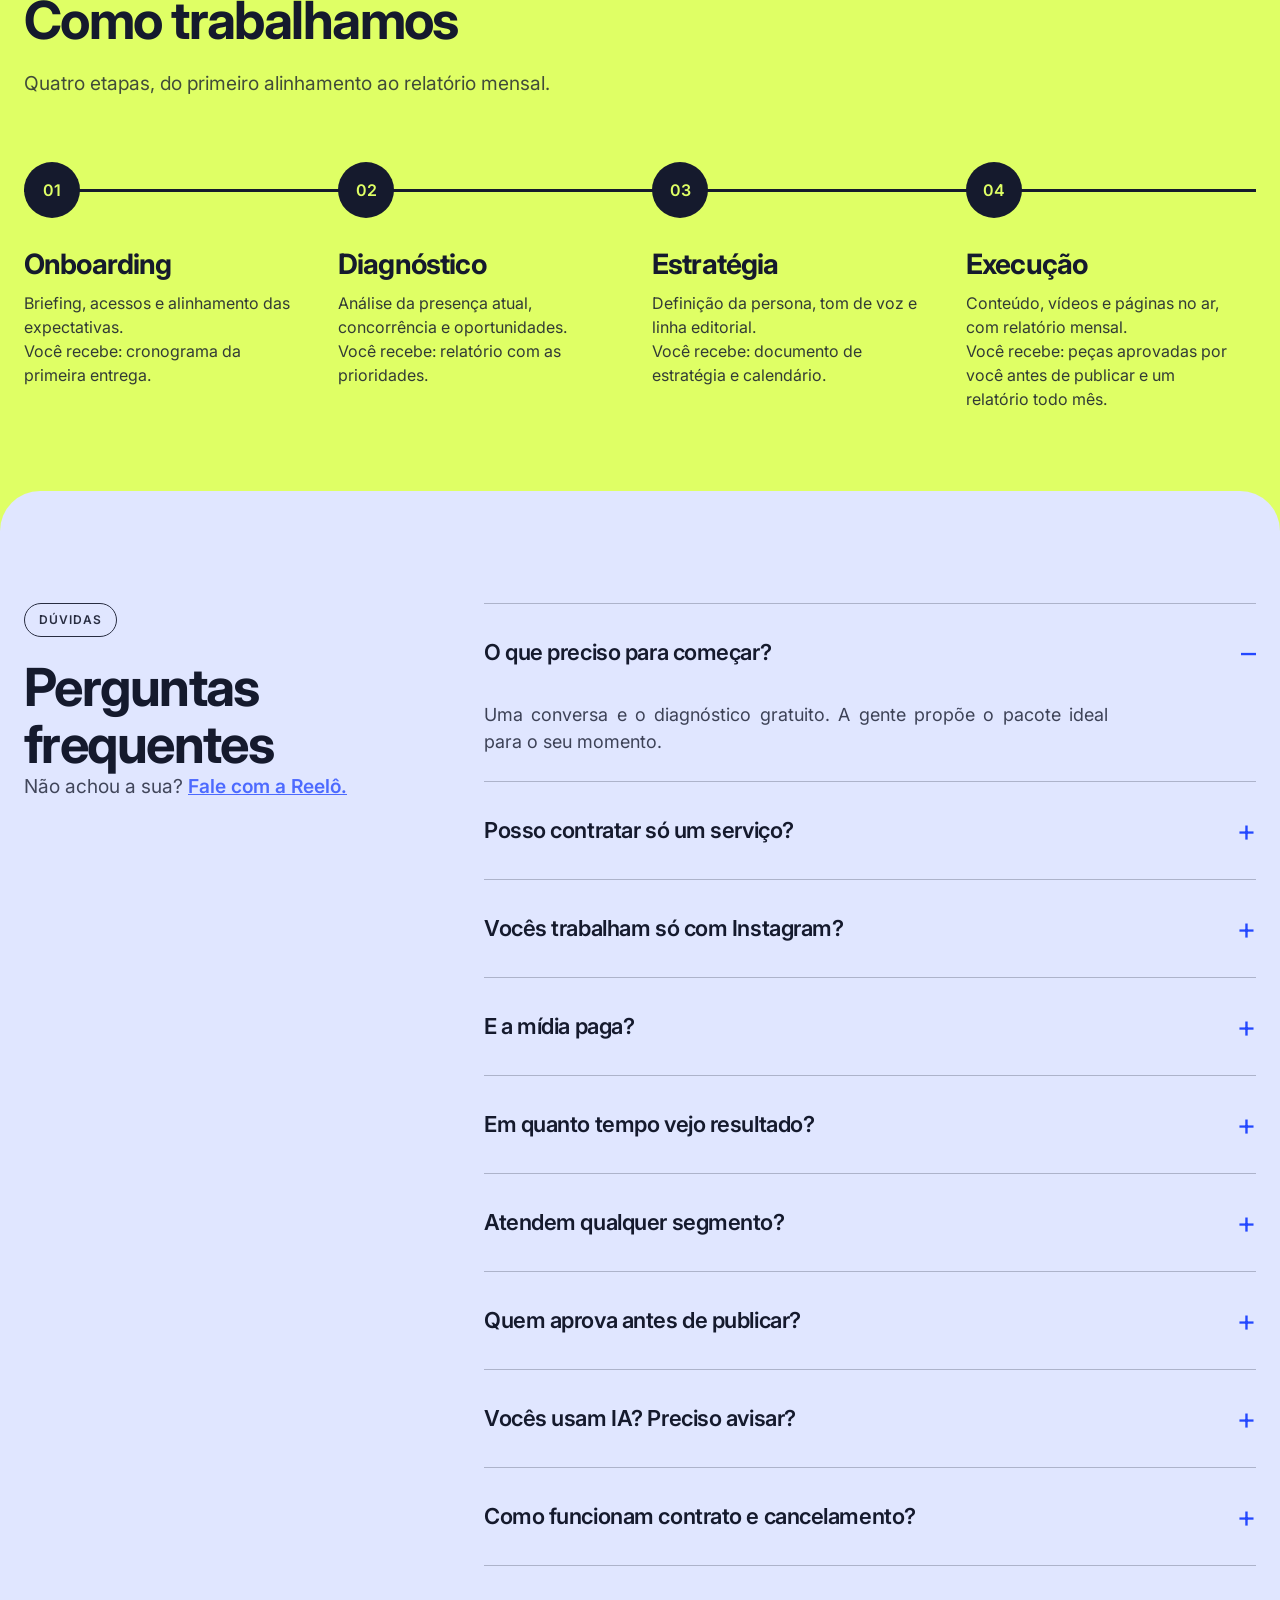
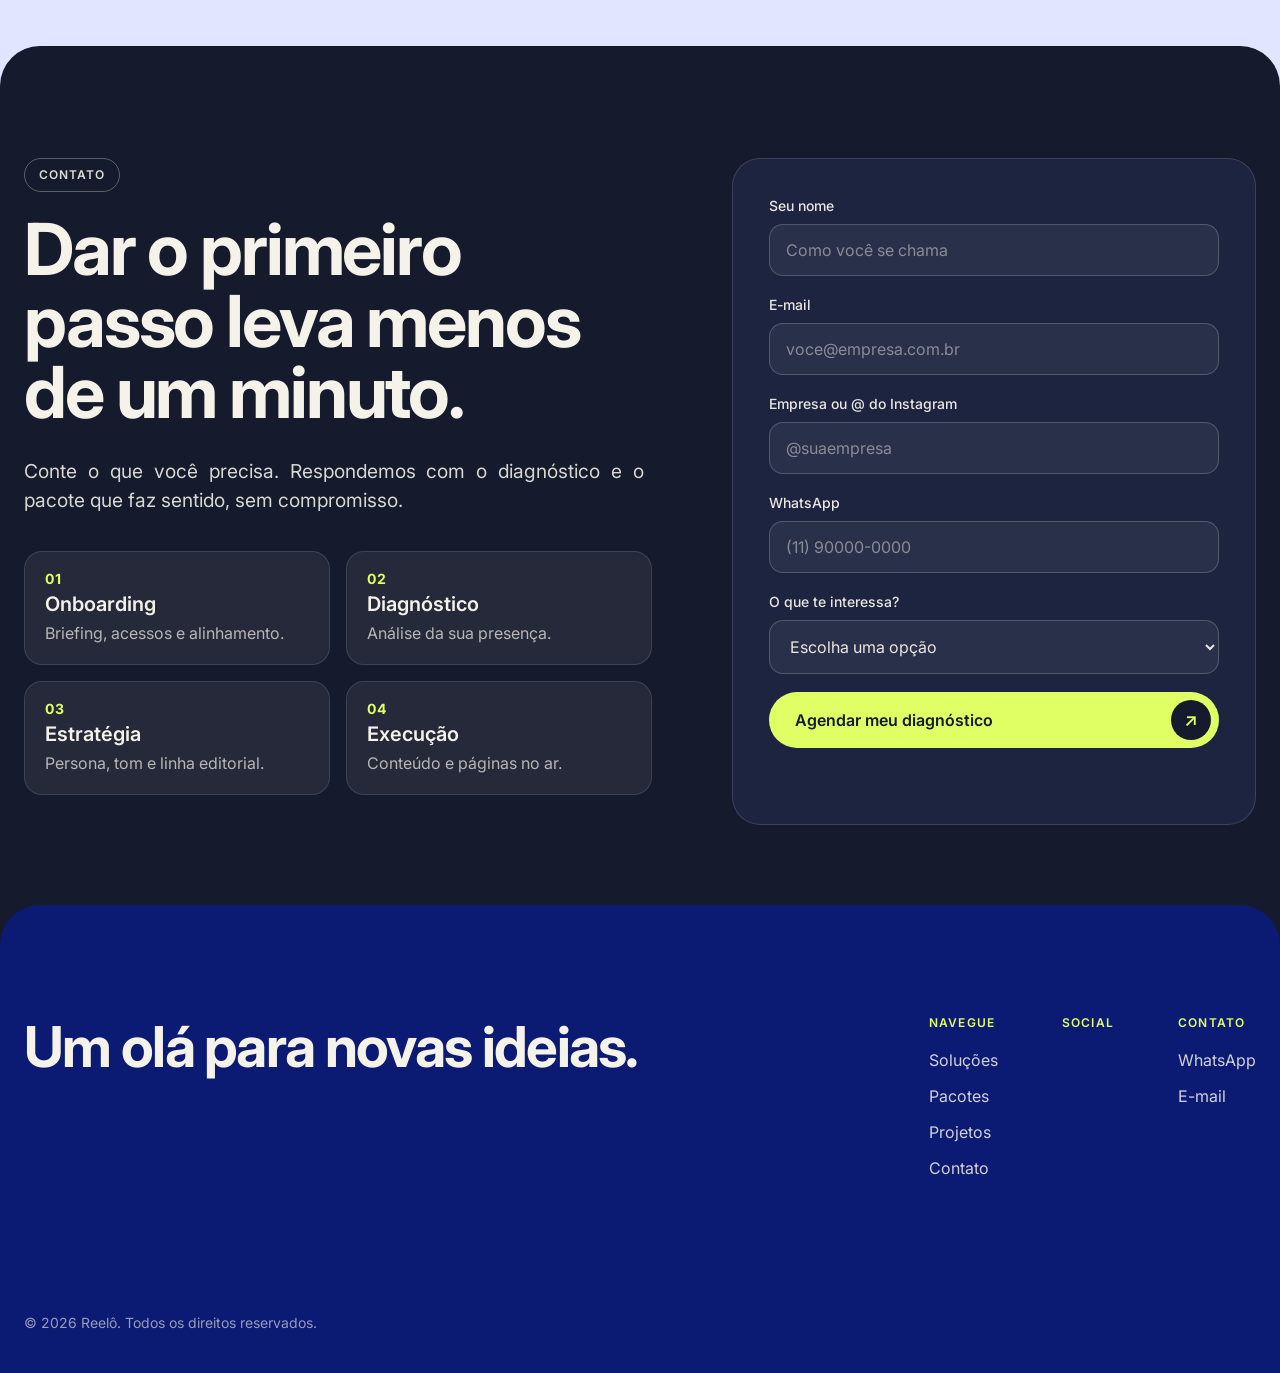
==== commit 60f9c22e: "Remove valores dos pacotes, mantém só os avulsos" ====
--- a/index.html
+++ b/index.html
@@ -150,21 +150,18 @@
       <div class="pcs__lab"><div class="pcs__labtop"><h3>O que cada pacote inclui</h3><p>Valores mensais. Cada coluna é um pacote; compare linha a linha.</p></div><ul><li>Diagnóstico digital</li><li>Estratégia básica</li><li>Calendário editorial mensal</li><li>Publicações por mês</li><li>Vídeos por mês</li><li>Vídeos publicitários com IA</li><li>Relatório mensal</li><li>Landing page</li><li>Site institucional</li><li>Pixels e tags para tráfego pago</li><li>Gestão de tráfego pago</li><li>Conceito e direção de arte</li><li>Funil de vendas e diagnóstico contínuo</li></ul></div>
       <article class="pc pc--start">
         <div class="pc__top"><small class="pc__eb">Pacote 01</small><h3>Start</h3><p class="pc__sub">Posicionamento e presença</p>
-          <div class="pc__preco"><small>A partir de</small><p><b>R$ 2.000</b><span>/mês</span></p></div>
           <p class="pc__desc">Organiza a comunicação e dá uma vitrine profissional: diagnóstico, estratégia, calendário, 12 publicações e roteiros de vídeo.</p></div>
         <ul class="pc__rows"><li class="c c--ok" data-l="Diagnóstico digital"><img src="assets/pacotes/check-start.svg" width="20" height="20" alt="Incluído"></li><li class="c c--ok" data-l="Estratégia básica"><img src="assets/pacotes/check-start.svg" width="20" height="20" alt="Incluído"></li><li class="c c--ok" data-l="Calendário editorial mensal"><img src="assets/pacotes/check-start.svg" width="20" height="20" alt="Incluído"></li><li class="c" data-l="Publicações por mês">12</li><li class="c" data-l="Vídeos por mês">Só roteiros</li><li class="c c--no" data-l="Vídeos publicitários com IA"><span aria-label="Não incluído">—</span></li><li class="c" data-l="Relatório mensal">Básico</li><li class="c c--no" data-l="Landing page"><span aria-label="Não incluído">—</span></li><li class="c c--no" data-l="Site institucional"><span aria-label="Não incluído">—</span></li><li class="c c--no" data-l="Pixels e tags para tráfego pago"><span aria-label="Não incluído">—</span></li><li class="c" data-l="Gestão de tráfego pago">Adicional</li><li class="c c--no" data-l="Conceito e direção de arte"><span aria-label="Não incluído">—</span></li><li class="c c--no" data-l="Funil de vendas e diagnóstico contínuo"><span aria-label="Não incluído">—</span></li></ul>
         <a class="pc__btn" href="#contato">Começar com Start <span aria-hidden="true">↗</span></a>
       </article>
       <article class="pc pc--perf">
         <div class="pc__top"><small class="pc__eb">Pacote 02 · Recomendado</small><h3>Performance</h3><p class="pc__sub">Captação e conversão</p>
-          <div class="pc__preco"><small>A partir de</small><p><b>R$ 4.000</b><span>/mês</span></p></div>
           <p class="pc__desc">Transforma atenção em contato: tudo do Start, mais tráfego em 1 plataforma, landing page, 20 publicações e 3 vídeos.</p></div>
         <ul class="pc__rows"><li class="c c--ok" data-l="Diagnóstico digital"><img src="assets/pacotes/check-perf.svg" width="20" height="20" alt="Incluído"></li><li class="c c--ok" data-l="Estratégia básica"><img src="assets/pacotes/check-perf.svg" width="20" height="20" alt="Incluído"></li><li class="c c--ok" data-l="Calendário editorial mensal"><img src="assets/pacotes/check-perf.svg" width="20" height="20" alt="Incluído"></li><li class="c" data-l="Publicações por mês">20</li><li class="c" data-l="Vídeos por mês">3</li><li class="c c--no" data-l="Vídeos publicitários com IA"><span aria-label="Não incluído">—</span></li><li class="c" data-l="Relatório mensal">Básico</li><li class="c" data-l="Landing page">1</li><li class="c c--no" data-l="Site institucional"><span aria-label="Não incluído">—</span></li><li class="c c--ok" data-l="Pixels e tags para tráfego pago"><img src="assets/pacotes/check-perf.svg" width="20" height="20" alt="Incluído"></li><li class="c" data-l="Gestão de tráfego pago">1 plataforma</li><li class="c c--no" data-l="Conceito e direção de arte"><span aria-label="Não incluído">—</span></li><li class="c c--no" data-l="Funil de vendas e diagnóstico contínuo"><span aria-label="Não incluído">—</span></li></ul>
         <a class="pc__btn" href="#contato">Escolher Performance <span aria-hidden="true">↗</span></a>
       </article>
       <article class="pc pc--scale">
         <div class="pc__top"><small class="pc__eb">Pacote 03</small><h3>Scale</h3><p class="pc__sub">IA e audiovisual</p>
-          <div class="pc__preco"><small>A partir de</small><p><b>R$ 6.500</b><span>/mês</span></p></div>
           <p class="pc__desc">Escala com vídeo e mídia: tudo do Performance, mais 30 publicações, 5 vídeos (2 com IA), site e landing pages por campanha.</p></div>
         <ul class="pc__rows"><li class="c c--ok" data-l="Diagnóstico digital"><img src="assets/pacotes/check-scale.svg" width="20" height="20" alt="Incluído"></li><li class="c c--ok" data-l="Estratégia básica"><img src="assets/pacotes/check-scale.svg" width="20" height="20" alt="Incluído"></li><li class="c c--ok" data-l="Calendário editorial mensal"><img src="assets/pacotes/check-scale.svg" width="20" height="20" alt="Incluído"></li><li class="c" data-l="Publicações por mês">30</li><li class="c" data-l="Vídeos por mês">5</li><li class="c" data-l="Vídeos publicitários com IA">2 por mês</li><li class="c" data-l="Relatório mensal">Business Intelligence</li><li class="c" data-l="Landing page">Por campanha</li><li class="c c--ok" data-l="Site institucional"><img src="assets/pacotes/check-scale.svg" width="20" height="20" alt="Incluído"></li><li class="c c--ok" data-l="Pixels e tags para tráfego pago"><img src="assets/pacotes/check-scale.svg" width="20" height="20" alt="Incluído"></li><li class="c" data-l="Gestão de tráfego pago">Incluída</li><li class="c c--ok" data-l="Conceito e direção de arte"><img src="assets/pacotes/check-scale.svg" width="20" height="20" alt="Incluído"></li><li class="c c--ok" data-l="Funil de vendas e diagnóstico contínuo"><img src="assets/pacotes/check-scale.svg" width="20" height="20" alt="Incluído"></li></ul>
         <a class="pc__btn" href="#contato">Escolher Scale <span aria-hidden="true">↗</span></a>
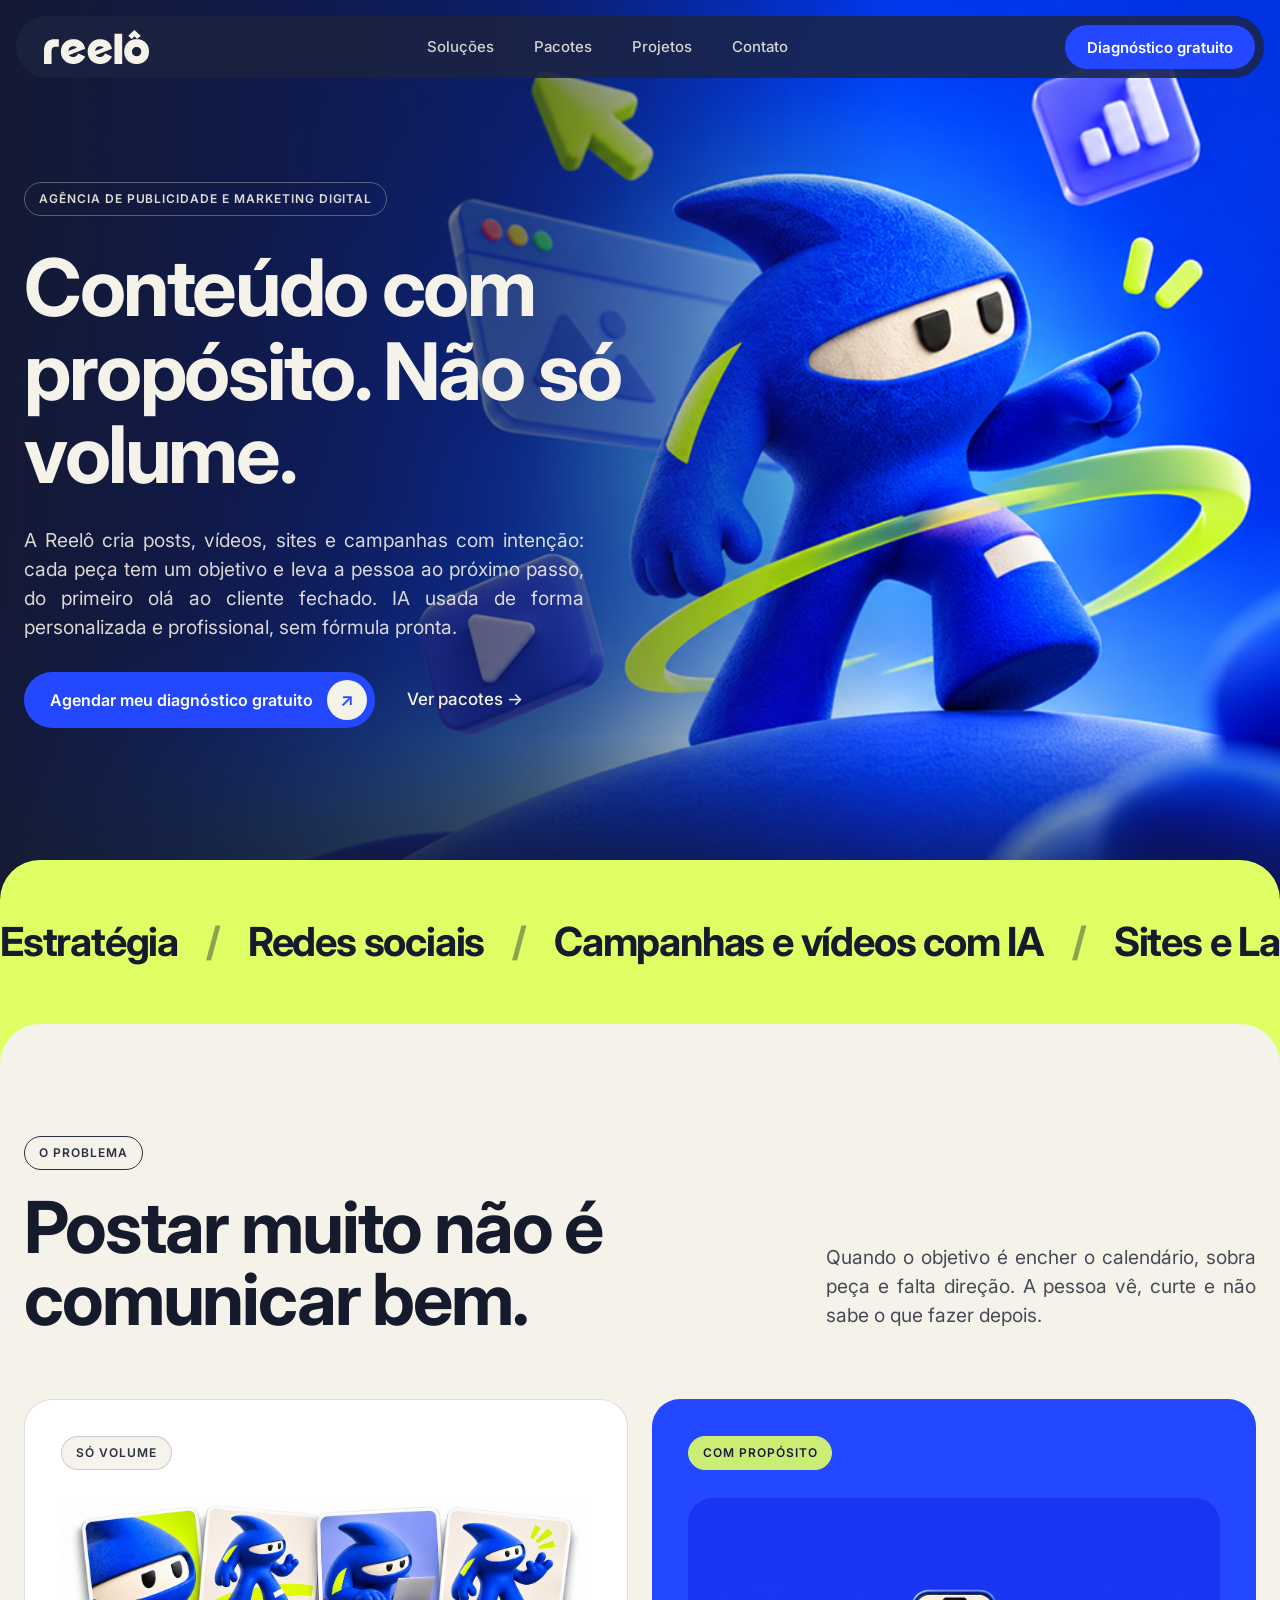
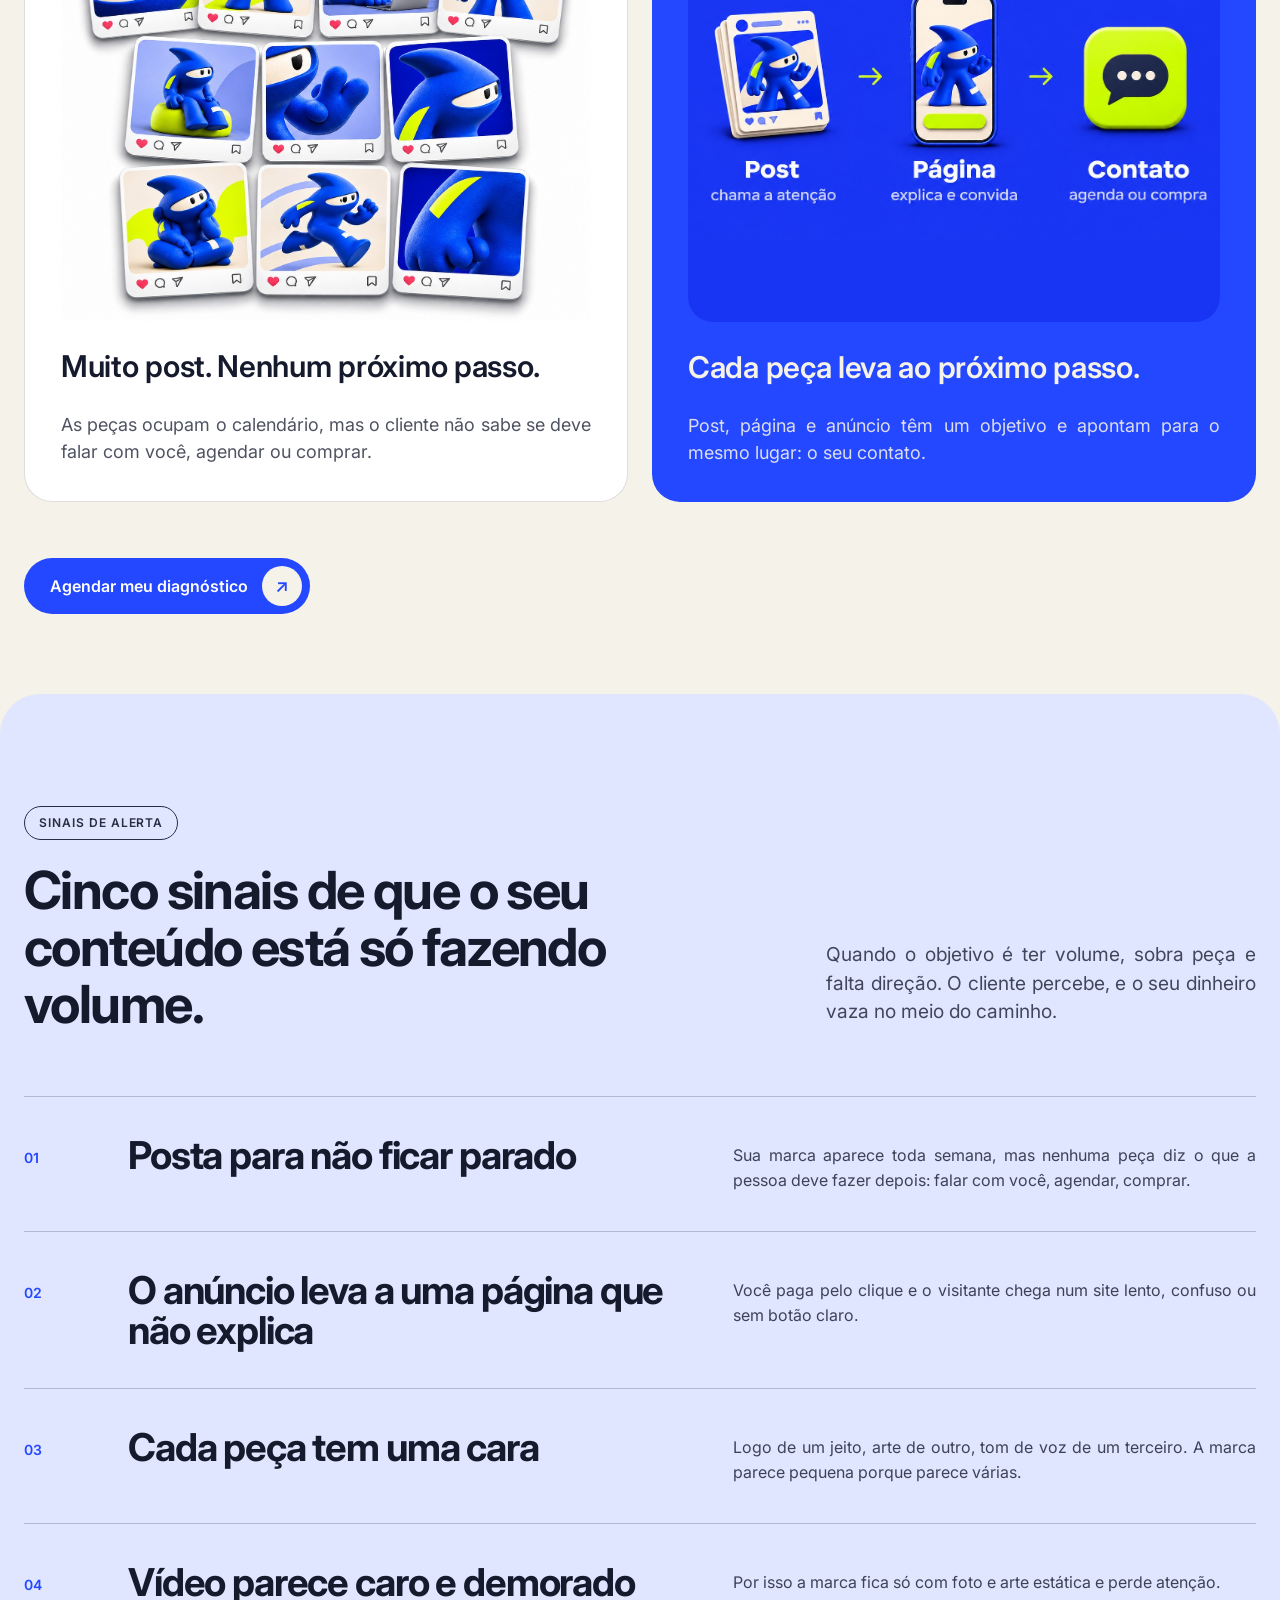
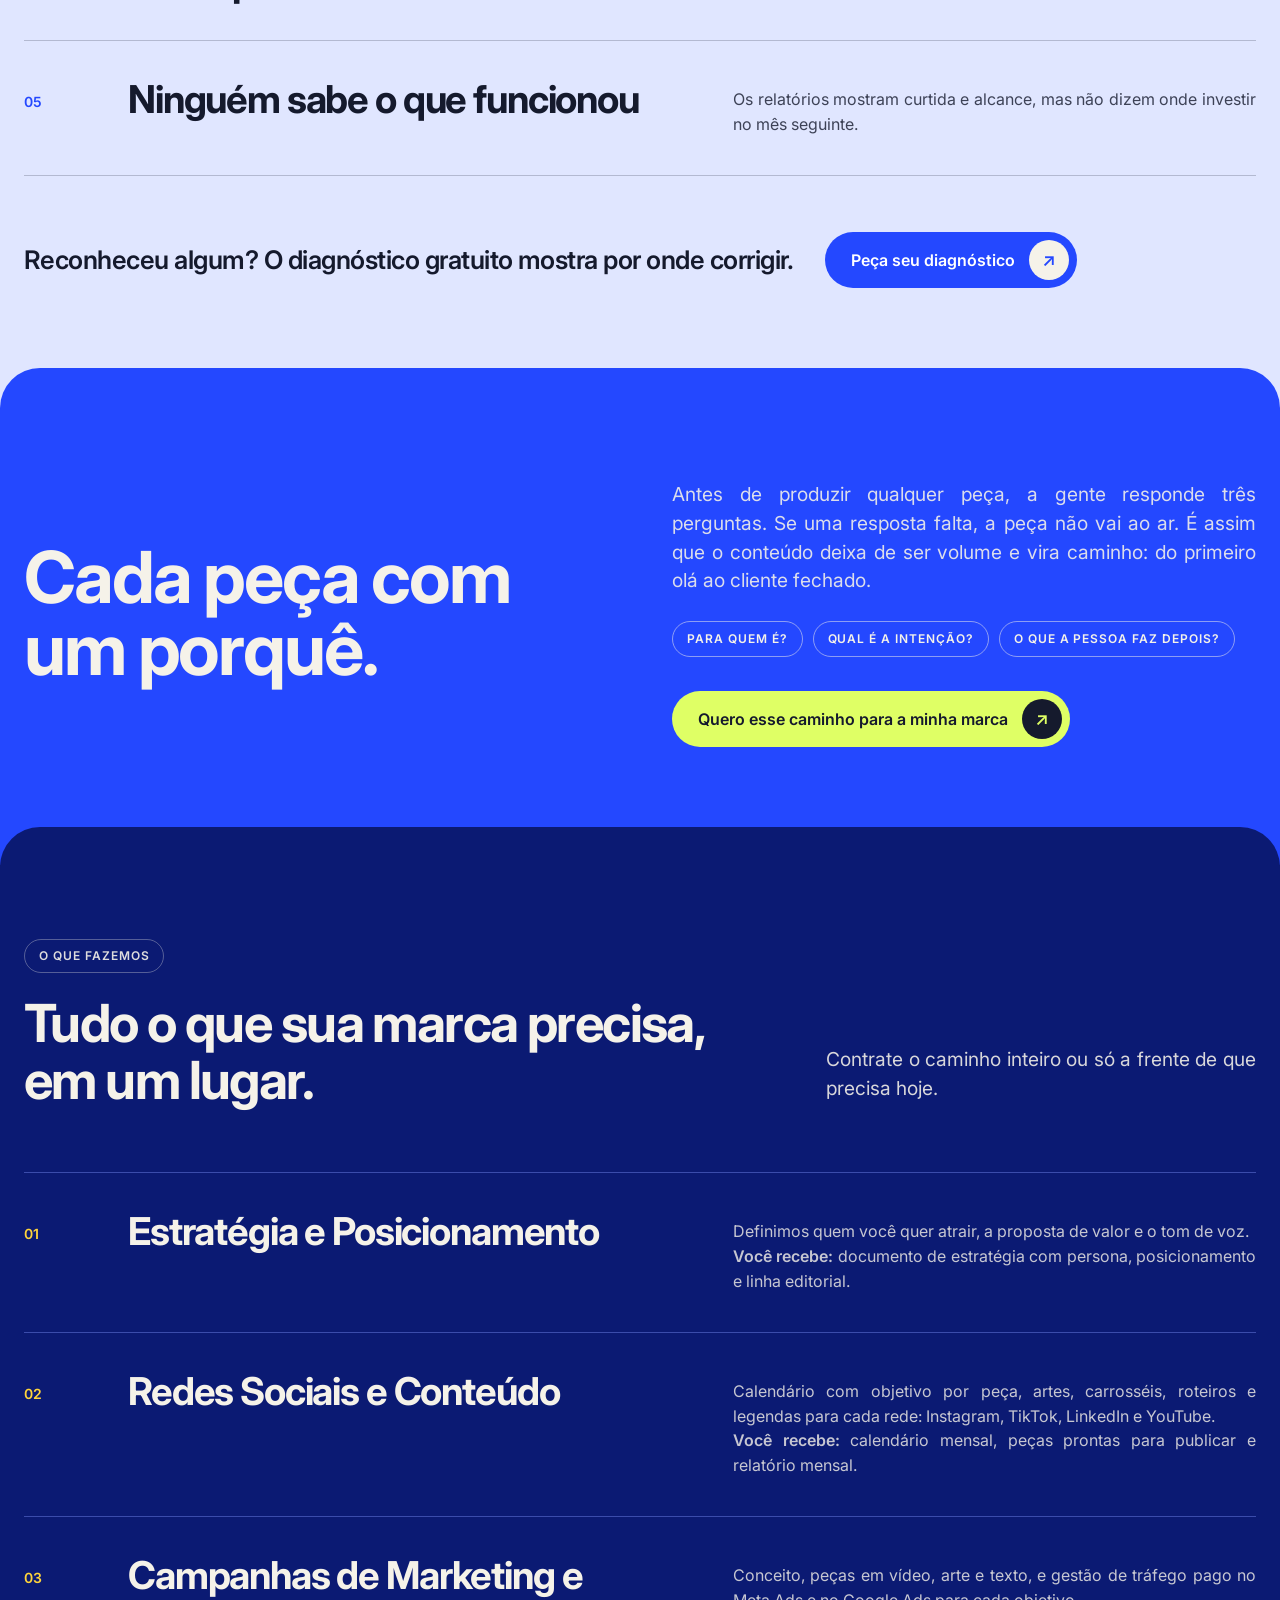
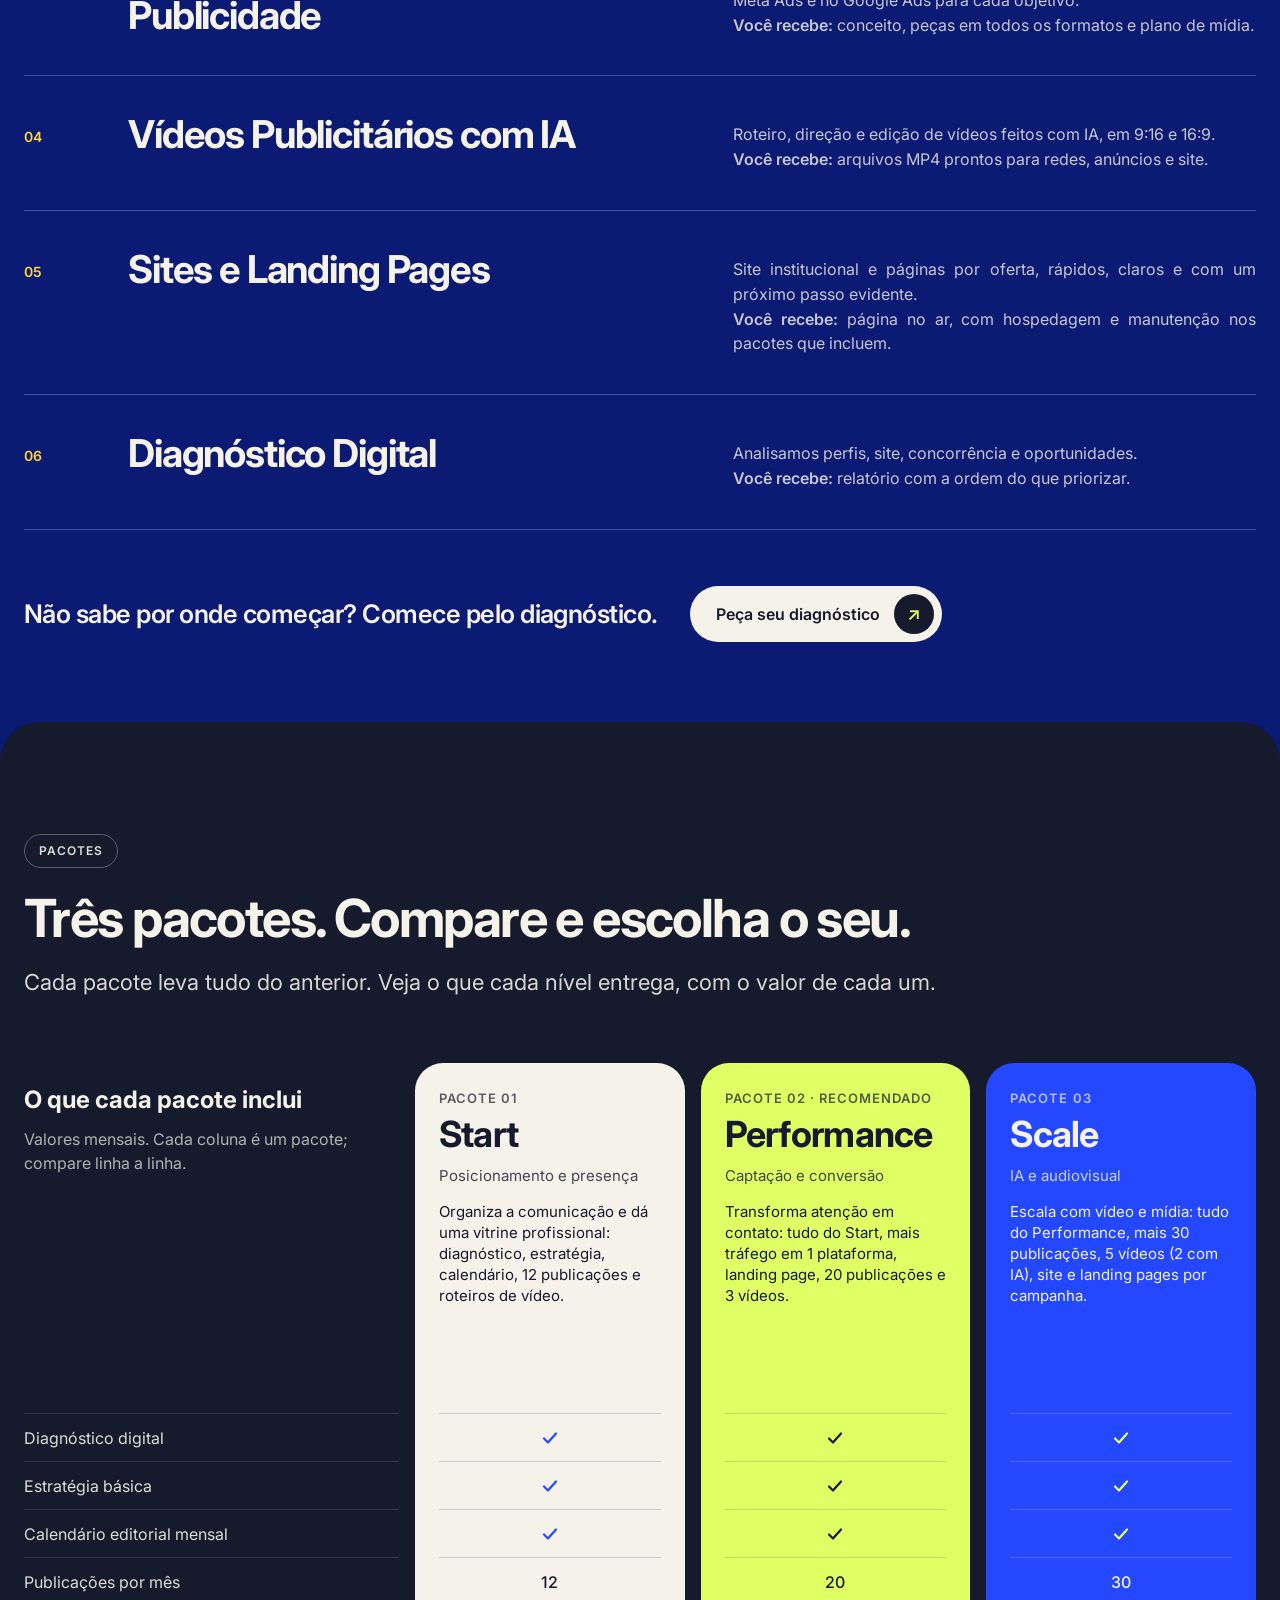
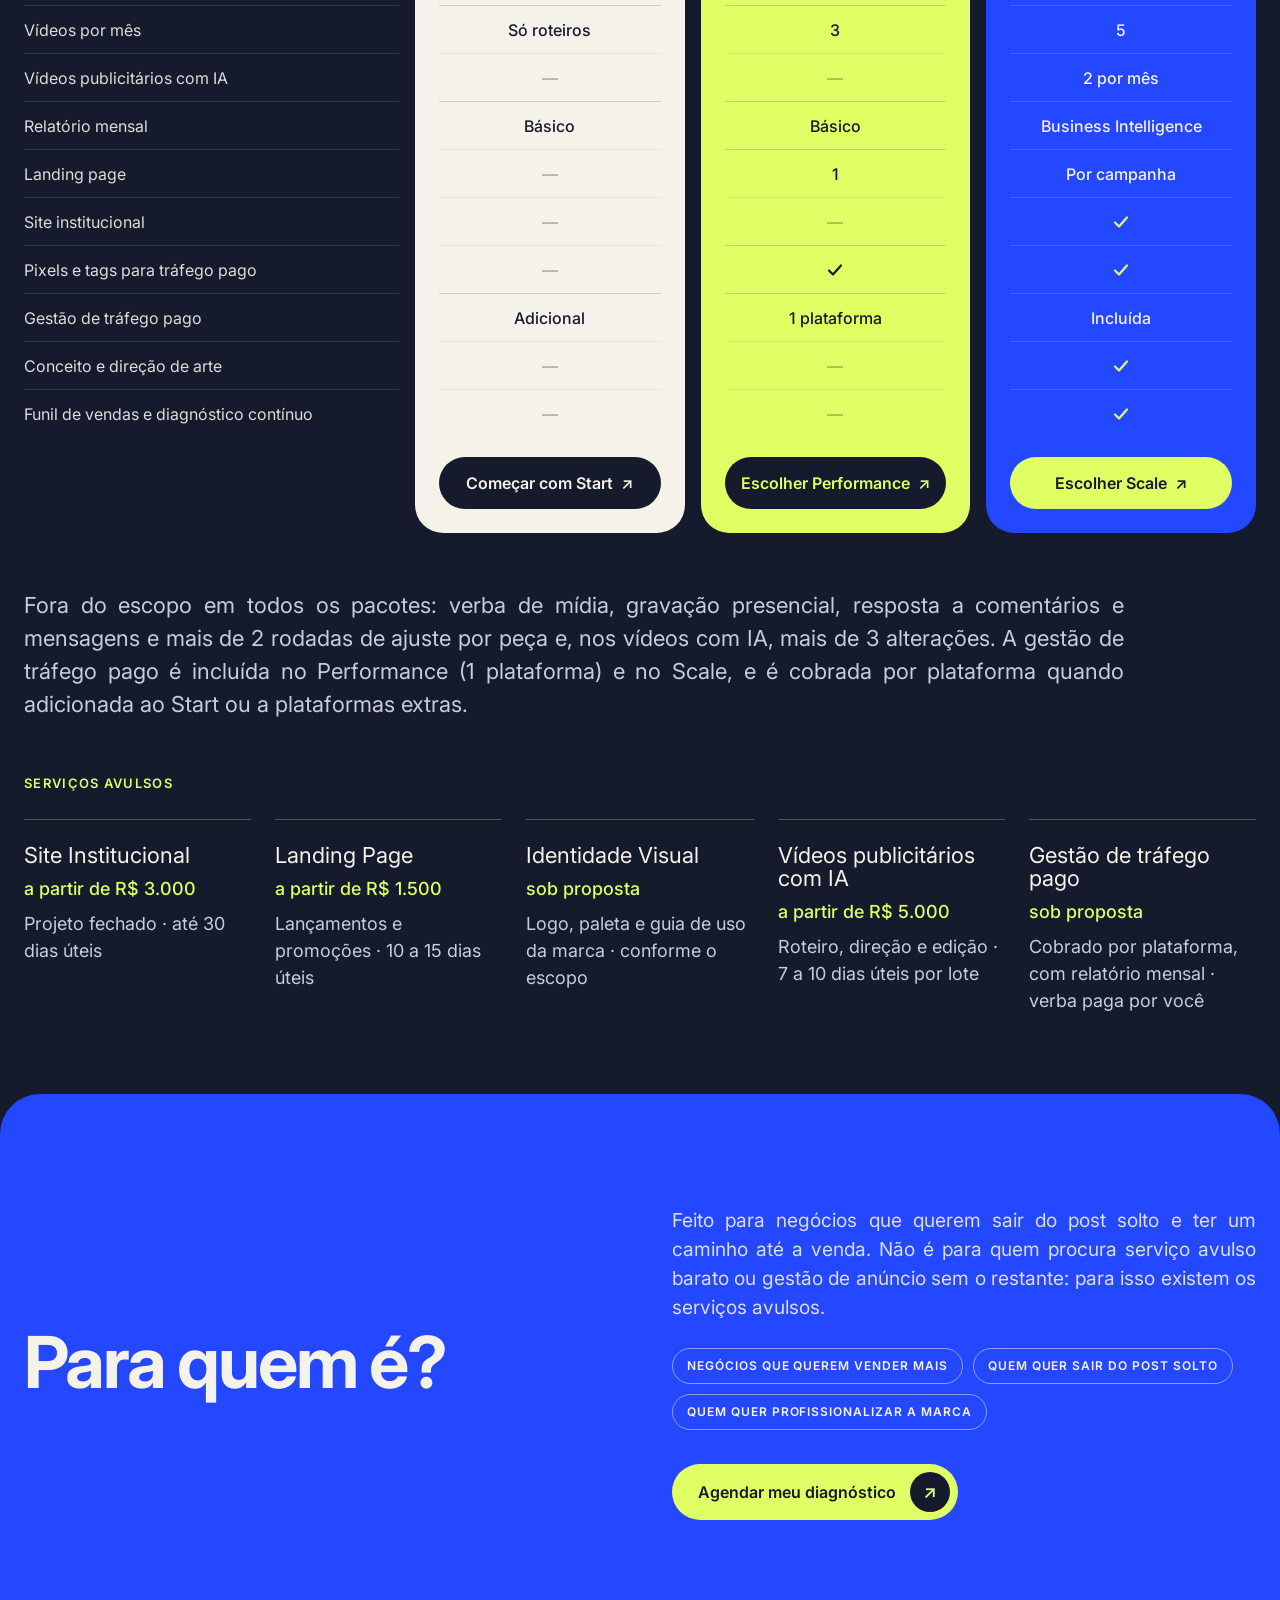
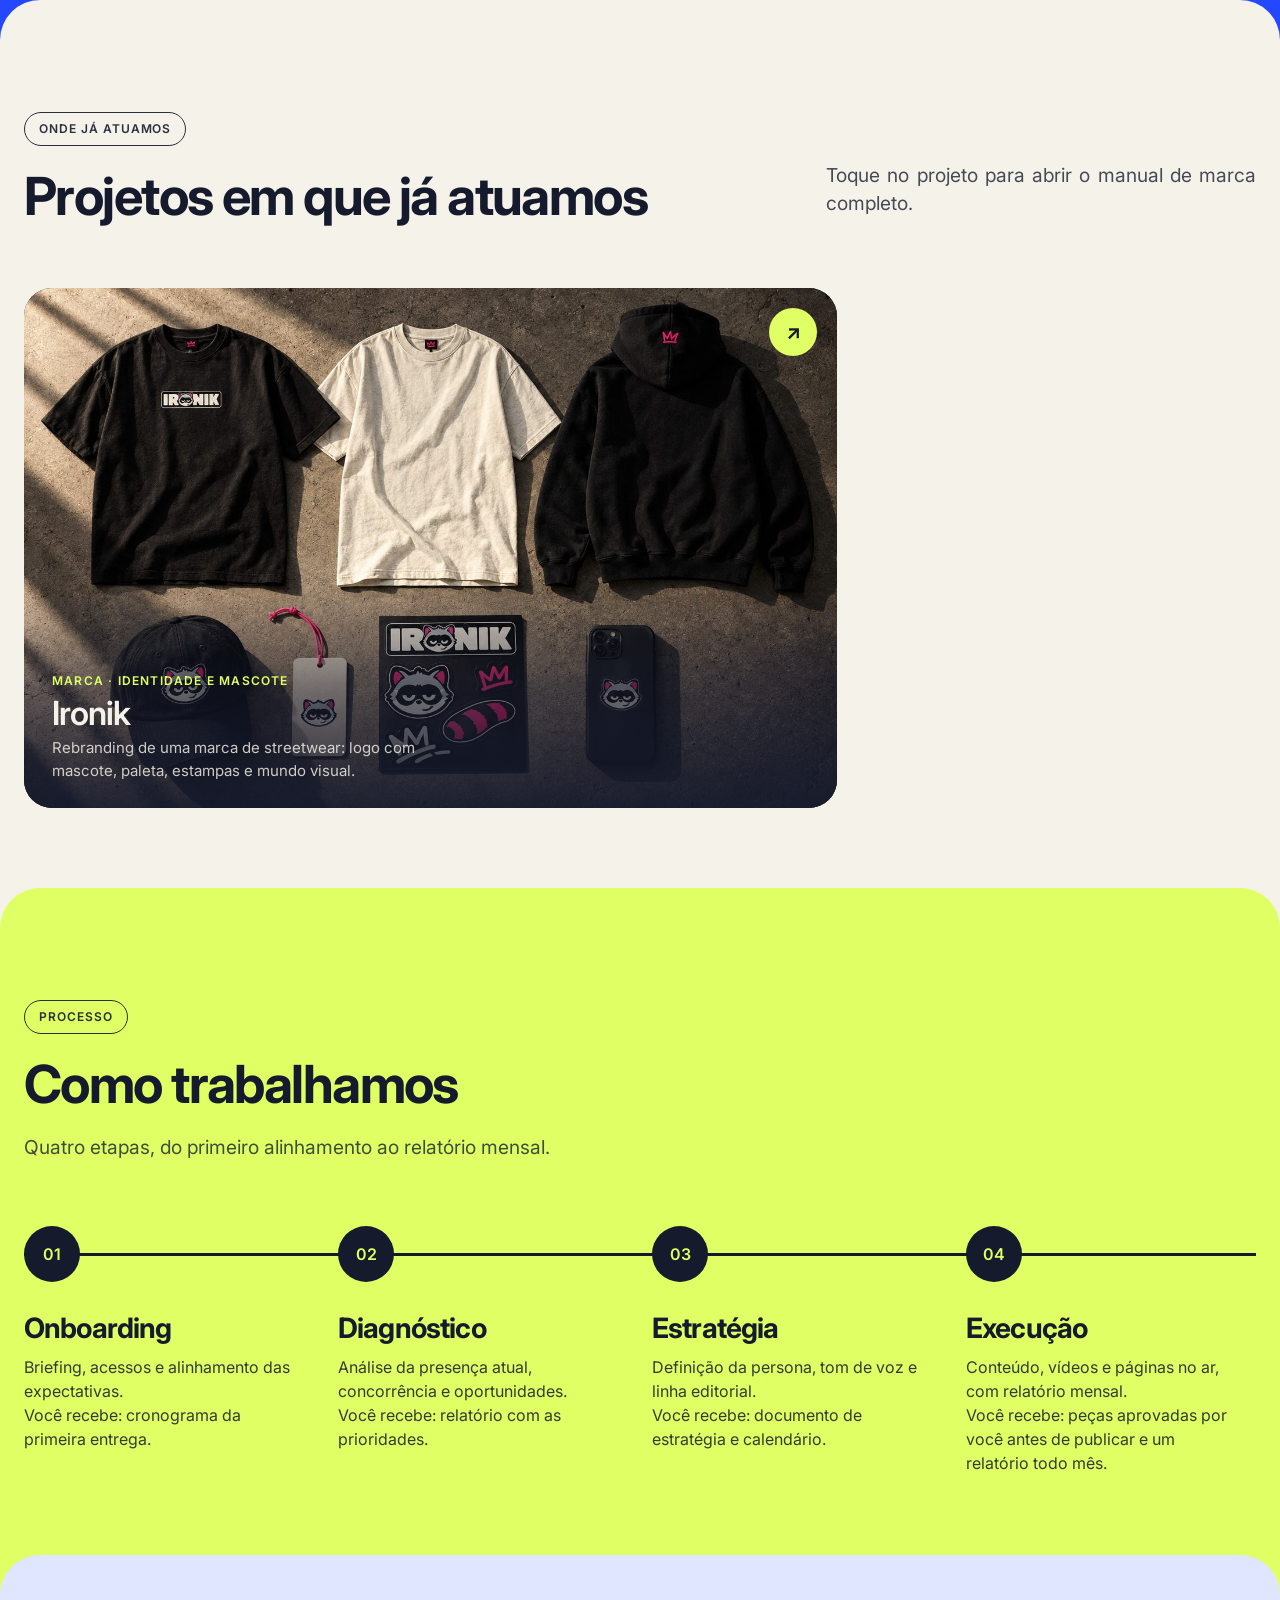
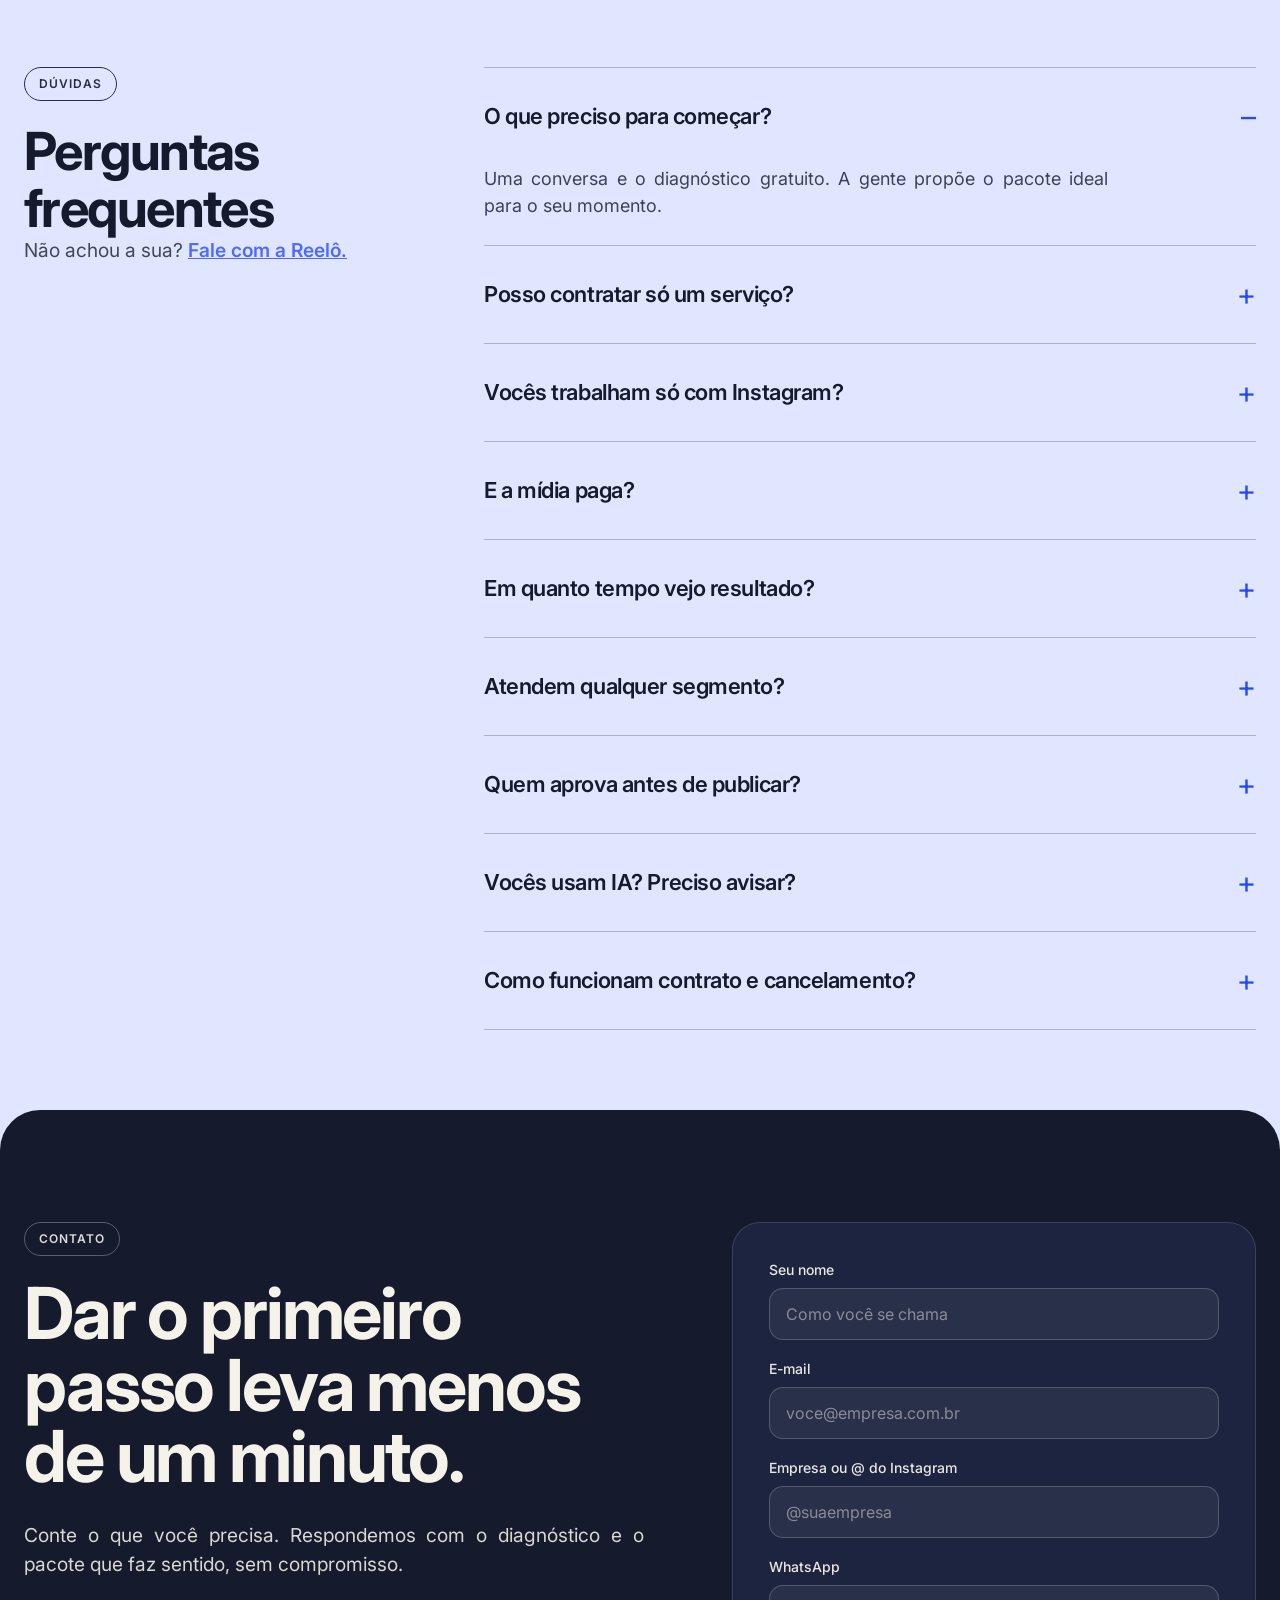
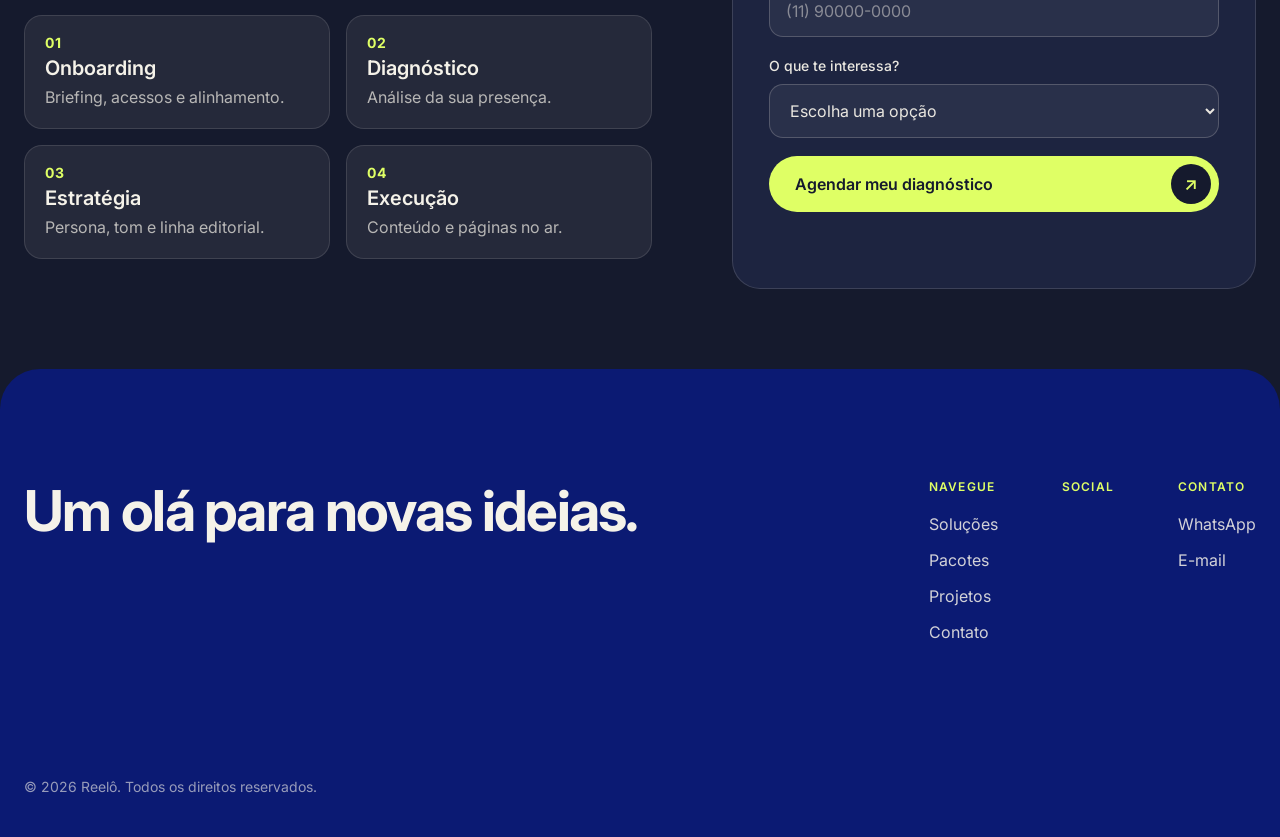
==== commit c7906ede: "Projetos: remove os antigos e deixa só a Ironik" ====
--- a/index.html
+++ b/index.html
@@ -194,9 +194,8 @@
 <!-- 08 PROJETOS -->
 <section class="sec sec--creme" id="projetos">
   <div class="wrap">
-    <header class="cab cab--lado"><div><span class="tag">Onde já atuamos</span><h2>Projetos em que já atuamos</h2></div><p class="lead lead--ink">Trabalhos reais, em segmentos diferentes. Toque em um projeto para ver o caminho completo.</p></header>
-    <div class="cards"><a class="card card--g" href="projeto-ironik.html" aria-label="Ver o projeto Ironik"><img src="assets/projetos/ironik-m-08.jpg" alt="Camisetas, boné, tag e adesivos da Ironik sobre concreto" loading="lazy" style="object-position:center"><span class="card__ir" aria-hidden="true">↗</span><span class="card__txt"><span class="card__cat">Marca · Identidade e mascote</span><h3>Ironik</h3><p>Rebranding de uma marca de streetwear: logo com mascote, paleta, estampas e mundo visual.</p></span></a><a class="card" href="projeto-aztro.html" aria-label="Ver o projeto Aztro × Werneck Company"><img src="assets/projetos/aztro-colecao.jpg" alt="Coleção da Werneck Company com a bebida Aztro sobre fundo escuro" loading="lazy" style="object-position:center"><span class="card__ir" aria-hidden="true">↗</span><span class="card__txt"><span class="card__cat">Filme conceitual · Direção e produção</span><h3>Aztro × Werneck Company</h3><p>Um gole leva o personagem para dentro de um jogo: filme com IA que apresenta a bebida e a coleção.</p></span></a><a class="card" href="projeto-influent-summit.html" aria-label="Ver o projeto Influent Summit"><img src="assets/projetos/influent-carrossel-07-slide-01.jpg" alt="Carrossel do Influent Summit 2026: Business Pass" loading="lazy" style="object-position:center"><span class="card__ir" aria-hidden="true">↗</span><span class="card__txt"><span class="card__cat">Conteúdo · Vídeo e motion</span><h3>Influent Summit</h3><p>Carrosséis, reels, vinhetas e vídeos de patrocinador para um dos maiores eventos da creator economy.</p></span></a><a class="card" href="projeto-cursa-mais.html" aria-label="Ver o projeto Cursa Mais"><img src="assets/projetos/cursamais-site-hero.jpg" alt="Home do site da Cursa+ com a oferta de dois cursos" loading="lazy" style="object-position:center"><span class="card__ir" aria-hidden="true">↗</span><span class="card__txt"><span class="card__cat">Marca · Tráfego · Design</span><h3>Cursa Mais</h3><p>Identidade, criativos de Meta Ads e site para uma plataforma de cursos online.</p></span></a><a class="card" href="projeto-sites.html" aria-label="Ver o projeto Produção de sites"><img src="assets/projetos/sites-home.jpg" alt="Home do site da Cursa+ com a oferta de dois cursos" loading="lazy" style="object-position:center"><span class="card__ir" aria-hidden="true">↗</span><span class="card__txt"><span class="card__cat">Site · Design de interface</span><h3>Produção de sites</h3><p>Design do site de uma plataforma de cursos: oferta clara, páginas por objetivo e captura de contatos.</p></span></a></div>
-    <p style="margin-top:36px"><a class="btn btn--azul" href="portfolio.html">Ver todos os projetos <span class="btn__c">→</span></a></p>
+    <header class="cab cab--lado"><div><span class="tag">Onde já atuamos</span><h2>Projetos em que já atuamos</h2></div><p class="lead lead--ink">Toque no projeto para abrir o manual de marca completo.</p></header>
+<div class="cards"><a class="card card--g" href="identidade/ironik/" aria-label="Ver o projeto Ironik"><img src="assets/projetos/ironik-m-08.jpg" alt="Camisetas, boné, tag e adesivos da Ironik sobre concreto" loading="lazy" style="object-position:center"><span class="card__ir" aria-hidden="true">↗</span><span class="card__txt"><span class="card__cat">Marca · Identidade e mascote</span><h3>Ironik</h3><p>Rebranding de uma marca de streetwear: logo com mascote, paleta, estampas e mundo visual.</p></span></a></div>
   </div>
 </section>
 
